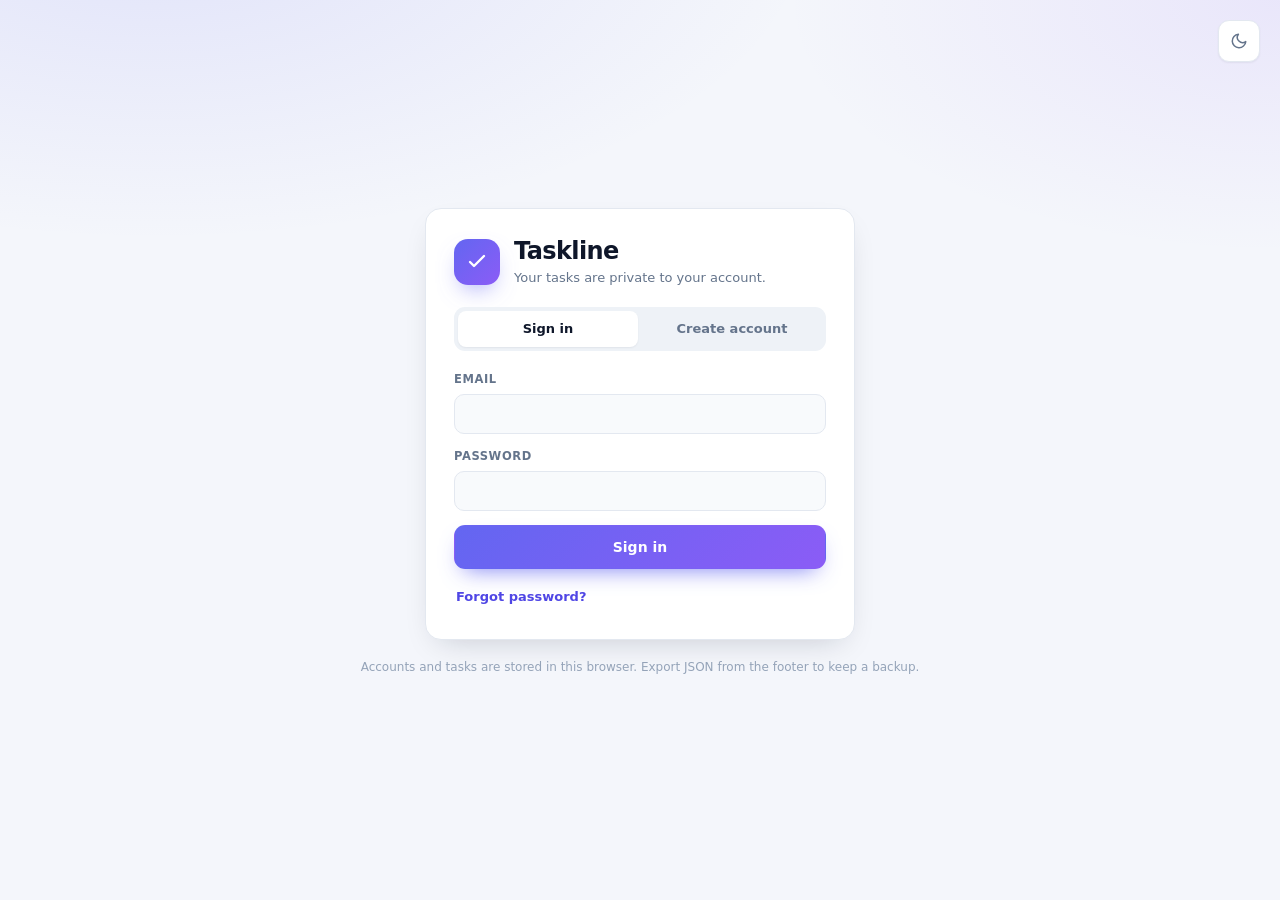
==== Taskline.html @ d7313b1a "Build Taskline as a standalone browser app with local storage" ====
<!DOCTYPE html>
<html lang="en" data-theme="light">
<head>
  <meta charset="UTF-8">
  <meta name="viewport" content="width=device-width, initial-scale=1.0">
  <meta name="description" content="Taskline — a private daily task planner with accounts, statuses, and an archive.">
  <title>Taskline — Daily tasks</title>
  <link rel="icon" href="data:image/svg+xml,%3Csvg xmlns='http://www.w3.org/2000/svg' viewBox='0 0 100 100'%3E%3Crect width='100' height='100' rx='24' fill='%236366f1'/%3E%3Cpath d='M28 52l14 14 30-32' fill='none' stroke='white' stroke-width='10' stroke-linecap='round' stroke-linejoin='round'/%3E%3C/svg%3E">
  <script>
    (function () {
      try {
        var saved = localStorage.getItem('taskline.theme');
        var theme = saved || (window.matchMedia('(prefers-color-scheme: dark)').matches ? 'dark' : 'light');
        document.documentElement.dataset.theme = theme;
      } catch (error) {
        document.documentElement.dataset.theme = 'light';
      }
    })();
  </script>
  <style>
/* =========================================================
   Taskline — styles
   ========================================================= */

:root {
  color-scheme: light;

  --bg: #f4f6fb;
  --bg-image:
    radial-gradient(1100px 520px at 12% -8%, rgba(99, 102, 241, 0.13), transparent 60%),
    radial-gradient(900px 460px at 100% 0%, rgba(139, 92, 246, 0.10), transparent 55%);

  --surface: #ffffff;
  --surface-2: #f8fafc;
  --surface-3: #eef2f7;
  --text: #0f172a;
  --text-muted: #64748b;
  --text-soft: #94a3b8;
  --border: #e3e8f0;
  --border-strong: #cbd5e1;

  --primary: #4f46e5;
  --primary-strong: #4338ca;
  --primary-soft: #eef2ff;
  --primary-contrast: #ffffff;

  --danger: #dc2626;
  --danger-soft: #fef2f2;

  --todo: #475569;
  --todo-soft: #f1f5f9;
  --inprogress: #2563eb;
  --inprogress-soft: #eff6ff;
  --hold: #b45309;
  --hold-strong: #d97706;
  --hold-soft: #fffbeb;
  --hold-border: #fcd34d;
  --complete: #059669;
  --complete-soft: #ecfdf5;

  --high: #dc2626;
  --high-soft: #fef2f2;
  --medium: #c2740a;
  --medium-soft: #fffbeb;
  --low: #64748b;
  --low-soft: #f1f5f9;

  --shadow-sm: 0 1px 2px rgba(15, 23, 42, 0.06);
  --shadow-md: 0 12px 32px -14px rgba(15, 23, 42, 0.22);
  --shadow-lg: 0 30px 70px -24px rgba(15, 23, 42, 0.35);

  --radius: 16px;
  --radius-sm: 10px;
  --focus: 0 0 0 3px rgba(99, 102, 241, 0.28);
}

[data-theme="dark"] {
  color-scheme: dark;

  --bg: #080c18;
  --bg-image:
    radial-gradient(1100px 520px at 12% -8%, rgba(99, 102, 241, 0.20), transparent 60%),
    radial-gradient(900px 460px at 100% 0%, rgba(139, 92, 246, 0.15), transparent 55%);

  --surface: #101827;
  --surface-2: #0c1422;
  --surface-3: #1a2438;
  --text: #e7edf9;
  --text-muted: #94a3b8;
  --text-soft: #64748b;
  --border: #23304a;
  --border-strong: #33415c;

  --primary: #818cf8;
  --primary-strong: #a5b4fc;
  --primary-soft: rgba(129, 140, 248, 0.14);

  --danger: #f87171;
  --danger-soft: rgba(248, 113, 113, 0.12);

  --todo: #cbd5e1;
  --todo-soft: rgba(148, 163, 184, 0.13);
  --inprogress: #93c5fd;
  --inprogress-soft: rgba(96, 165, 250, 0.13);
  --hold: #fcd34d;
  --hold-strong: #fbbf24;
  --hold-soft: rgba(251, 191, 36, 0.10);
  --hold-border: rgba(251, 191, 36, 0.38);
  --complete: #6ee7b7;
  --complete-soft: rgba(52, 211, 153, 0.12);

  --high: #fca5a5;
  --high-soft: rgba(248, 113, 113, 0.12);
  --medium: #fcd34d;
  --medium-soft: rgba(251, 191, 36, 0.11);
  --low: #cbd5e1;
  --low-soft: rgba(148, 163, 184, 0.12);

  --shadow-sm: 0 1px 2px rgba(0, 0, 0, 0.35);
  --shadow-md: 0 14px 34px -16px rgba(0, 0, 0, 0.7);
  --shadow-lg: 0 30px 80px -24px rgba(0, 0, 0, 0.85);

  --focus: 0 0 0 3px rgba(129, 140, 248, 0.32);
}

* {
  box-sizing: border-box;
}

html {
  -webkit-text-size-adjust: 100%;
}

body {
  margin: 0;
  min-height: 100vh;
  background-color: var(--bg);
  background-image: var(--bg-image);
  background-attachment: fixed;
  color: var(--text);
  font-family: "Segoe UI", system-ui, -apple-system, "Helvetica Neue", Arial, sans-serif;
  font-size: 15px;
  line-height: 1.5;
  -webkit-font-smoothing: antialiased;
}

h1, h2, h3, p {
  margin: 0;
}

button, input, select, textarea {
  font: inherit;
  color: inherit;
}

button {
  cursor: pointer;
}

svg {
  flex: none;
}

[hidden] {
  display: none !important;
}

.sr-only {
  position: absolute;
  width: 1px;
  height: 1px;
  padding: 0;
  margin: -1px;
  overflow: hidden;
  clip: rect(0, 0, 0, 0);
  white-space: nowrap;
  border: 0;
}

:focus-visible {
  outline: 2px solid transparent;
  box-shadow: var(--focus);
}

.app {
  width: 100%;
  max-width: 1040px;
  margin: 0 auto;
  padding: 28px 20px 72px;
}

/* ---------- Top bar ---------- */

.topbar {
  display: flex;
  align-items: center;
  justify-content: space-between;
  gap: 16px;
  margin-bottom: 24px;
}

.brand {
  display: flex;
  align-items: center;
  gap: 14px;
  min-width: 0;
}

.logo {
  display: grid;
  place-items: center;
  width: 46px;
  height: 46px;
  border-radius: 14px;
  color: #fff;
  background: linear-gradient(135deg, #6366f1, #8b5cf6);
  box-shadow: 0 10px 24px -10px rgba(99, 102, 241, 0.75);
}

.brand-text h1 {
  font-size: 23px;
  font-weight: 700;
  letter-spacing: -0.025em;
  line-height: 1.2;
}

.brand-text p {
  font-size: 13px;
  color: var(--text-muted);
  margin-top: 1px;
}

/* ---------- Icon buttons ---------- */

.icon-btn {
  display: grid;
  place-items: center;
  width: 38px;
  height: 38px;
  padding: 0;
  border: 1px solid var(--border);
  border-radius: 11px;
  background: var(--surface);
  color: var(--text-muted);
  box-shadow: var(--shadow-sm);
  transition: background-color 0.15s ease, color 0.15s ease, border-color 0.15s ease, transform 0.15s ease;
}

.icon-btn:hover {
  background: var(--surface-3);
  color: var(--text);
}

.icon-btn:active {
  transform: translateY(1px);
}

.icon-btn-danger:hover {
  background: var(--danger-soft);
  border-color: color-mix(in srgb, var(--danger) 35%, transparent);
  color: var(--danger);
}

.theme-toggle {
  width: 42px;
  height: 42px;
}

[data-theme="light"] .icon-sun,
[data-theme="dark"] .icon-moon {
  display: none;
}

/* ---------- Composer ---------- */

.card {
  background: var(--surface);
  border: 1px solid var(--border);
  border-radius: var(--radius);
  box-shadow: var(--shadow-md);
}

.composer {
  padding: 18px;
  transition: border-color 0.2s ease, box-shadow 0.2s ease;
}

.composer:focus-within {
  border-color: color-mix(in srgb, var(--primary) 45%, var(--border));
  box-shadow: var(--shadow-md), 0 0 0 4px color-mix(in srgb, var(--primary) 10%, transparent);
}

.composer-main {
  display: flex;
  gap: 10px;
}

.composer-main input[type="text"] {
  flex: 1;
  min-width: 0;
  height: 48px;
  padding: 0 16px;
  border: 1px solid var(--border);
  border-radius: 12px;
  background: var(--surface-2);
  font-size: 15px;
  transition: border-color 0.15s ease, background-color 0.15s ease;
}

.composer-main input[type="text"]::placeholder {
  color: var(--text-soft);
}

.composer-main input[type="text"]:hover {
  border-color: var(--border-strong);
}

.composer-main input[type="text"]:focus {
  outline: none;
  border-color: var(--primary);
  background: var(--surface);
  box-shadow: var(--focus);
}

.btn {
  display: inline-flex;
  align-items: center;
  justify-content: center;
  gap: 8px;
  height: 44px;
  padding: 0 18px;
  border: 1px solid transparent;
  border-radius: 11px;
  font-size: 14px;
  font-weight: 600;
  white-space: nowrap;
  transition: transform 0.15s ease, filter 0.15s ease, background-color 0.15s ease, border-color 0.15s ease;
}

.btn:active {
  transform: translateY(1px);
}

.btn-primary {
  background: linear-gradient(135deg, #6366f1, #8b5cf6);
  color: #fff;
  box-shadow: 0 10px 22px -10px rgba(99, 102, 241, 0.85);
}

.btn-primary:hover {
  filter: brightness(1.07);
}

.btn-ghost {
  background: var(--surface-2);
  border-color: var(--border);
  color: var(--text);
}

.btn-ghost:hover {
  background: var(--surface-3);
}

.btn-danger {
  background: var(--danger);
  color: #fff;
  box-shadow: 0 10px 22px -12px color-mix(in srgb, var(--danger) 80%, transparent);
}

.btn-danger:hover {
  filter: brightness(1.06);
}

.composer-main .btn {
  height: 48px;
  padding: 0 22px;
}

.composer-meta {
  display: flex;
  align-items: center;
  flex-wrap: wrap;
  gap: 10px 16px;
  margin-top: 14px;
}

.composer-sharing {
  display: flex;
  align-items: center;
  flex-wrap: wrap;
  gap: 10px 16px;
  margin-top: 10px;
  padding-top: 10px;
  border-top: 1px dashed var(--border);
}

.scope-toggle {
  display: inline-flex;
  padding: 3px;
  border: 1px solid var(--border);
  border-radius: 999px;
  background: var(--surface-2);
}

.scope-btn {
  height: 28px;
  padding: 0 12px;
  border: none;
  border-radius: 999px;
  background: transparent;
  color: var(--text-muted);
  font-size: 12px;
  font-weight: 700;
  transition: background-color 0.15s ease, color 0.15s ease;
}

.scope-btn:hover {
  color: var(--text);
}

.scope-btn.is-active {
  background: var(--primary);
  color: var(--primary-contrast);
  box-shadow: var(--shadow-sm);
}

.scope-btn:focus-visible {
  outline: none;
  box-shadow: var(--focus);
}

.composer-team-link {
  margin-left: auto;
}

.field-inline {
  display: flex;
  align-items: center;
  gap: 8px;
  font-size: 11px;
  font-weight: 700;
  letter-spacing: 0.06em;
  text-transform: uppercase;
  color: var(--text-muted);
  cursor: pointer;
}

.field-inline input,
.field-inline select {
  height: 34px;
  padding: 0 9px;
  border: 1px solid var(--border);
  border-radius: 9px;
  background: var(--surface-2);
  font-size: 13px;
  font-weight: 500;
  letter-spacing: normal;
  text-transform: none;
  color: var(--text);
  transition: border-color 0.15s ease, background-color 0.15s ease;
}

.field-inline input:hover,
.field-inline select:hover {
  border-color: var(--border-strong);
}

.field-inline input:focus,
.field-inline select:focus {
  outline: none;
  border-color: var(--primary);
  background: var(--surface);
  box-shadow: var(--focus);
}

.date-presets {
  display: flex;
  gap: 6px;
}

.chip-btn {
  height: 28px;
  padding: 0 10px;
  border: 1px solid var(--border);
  border-radius: 999px;
  background: var(--surface-2);
  color: var(--text-muted);
  font-size: 12px;
  font-weight: 600;
  transition: background-color 0.15s ease, color 0.15s ease, border-color 0.15s ease;
}

.chip-btn:hover {
  background: var(--primary-soft);
  border-color: color-mix(in srgb, var(--primary) 35%, var(--border));
  color: var(--primary);
}

.text-btn {
  margin-left: auto;
  padding: 4px 2px;
  border: none;
  background: transparent;
  color: var(--primary);
  font-size: 13px;
  font-weight: 600;
}

.text-btn:hover {
  text-decoration: underline;
}

.details-row {
  margin-top: 12px;
}

.details-row textarea {
  width: 100%;
  padding: 10px 12px;
  border: 1px solid var(--border);
  border-radius: 10px;
  background: var(--surface-2);
  font-size: 14px;
  resize: vertical;
  min-height: 60px;
}

.details-row textarea:focus {
  outline: none;
  border-color: var(--primary);
  background: var(--surface);
  box-shadow: var(--focus);
}

/* ---------- Stats ---------- */

.stats {
  display: grid;
  grid-template-columns: repeat(4, minmax(0, 1fr));
  gap: 12px;
  margin: 18px 0;
}

.stat {
  display: flex;
  flex-direction: column;
  gap: 1px;
  padding: 13px 16px 14px;
  background: var(--surface);
  border: 1px solid var(--border);
  border-radius: 14px;
  box-shadow: var(--shadow-sm);
}

.stat-label {
  font-size: 11px;
  font-weight: 700;
  letter-spacing: 0.07em;
  text-transform: uppercase;
  color: var(--text-muted);
}

.stat-value {
  font-size: 24px;
  font-weight: 700;
  letter-spacing: -0.03em;
  line-height: 1.25;
}

.stat-hint {
  font-size: 12px;
  color: var(--text-soft);
}

.stat-hold {
  background: linear-gradient(180deg, var(--hold-soft), var(--surface) 85%);
  border-color: var(--hold-border);
}

.stat-hold .stat-value,
.stat-hold .stat-label {
  color: var(--hold);
}

/* ---------- Toolbar ---------- */

.toolbar {
  display: flex;
  align-items: center;
  justify-content: space-between;
  flex-wrap: wrap;
  gap: 12px;
  margin: 22px 0 16px;
}

.tabs {
  display: inline-flex;
  gap: 2px;
  padding: 4px;
  background: var(--surface-3);
  border-radius: 999px;
}

.tab {
  display: inline-flex;
  align-items: center;
  gap: 8px;
  padding: 8px 16px;
  border: none;
  border-radius: 999px;
  background: transparent;
  color: var(--text-muted);
  font-size: 13px;
  font-weight: 600;
  transition: background-color 0.15s ease, color 0.15s ease, box-shadow 0.15s ease;
}

.tab:hover {
  color: var(--text);
}

.tab.is-active {
  background: var(--surface);
  color: var(--text);
  box-shadow: var(--shadow-sm);
}

.tab-count {
  display: inline-grid;
  place-items: center;
  min-width: 20px;
  height: 19px;
  padding: 0 6px;
  border-radius: 999px;
  background: var(--surface-3);
  color: var(--text-muted);
  font-size: 11px;
  font-weight: 700;
}

.tab.is-active .tab-count {
  background: var(--primary-soft);
  color: var(--primary);
}

.filters {
  display: flex;
  align-items: center;
  flex-wrap: wrap;
  gap: 8px;
}

.search-field {
  position: relative;
  display: flex;
  align-items: center;
}

.search-field svg {
  position: absolute;
  left: 12px;
  color: var(--text-soft);
  pointer-events: none;
}

.search-field input {
  width: 216px;
  height: 38px;
  padding: 0 12px 0 36px;
  border: 1px solid var(--border);
  border-radius: 999px;
  background: var(--surface);
  font-size: 13px;
  transition: border-color 0.15s ease, box-shadow 0.15s ease;
}

.search-field input::placeholder {
  color: var(--text-soft);
}

.search-field input:focus {
  outline: none;
  border-color: var(--primary);
  box-shadow: var(--focus);
}

.filter-select {
  height: 38px;
  padding: 0 12px;
  border: 1px solid var(--border);
  border-radius: 999px;
  background: var(--surface);
  font-size: 13px;
  font-weight: 500;
  color: var(--text-muted);
  cursor: pointer;
}

.filter-select:hover {
  border-color: var(--border-strong);
  color: var(--text);
}

.filter-select:focus {
  outline: none;
  border-color: var(--primary);
  box-shadow: var(--focus);
}

/* ---------- Task groups ---------- */

.task-list-root {
  display: flex;
  flex-direction: column;
  gap: 26px;
}

.date-group {
  display: flex;
  flex-direction: column;
  gap: 10px;
}

.group-header {
  display: flex;
  align-items: baseline;
  flex-wrap: wrap;
  gap: 4px 10px;
  padding: 0 2px;
}

.group-title {
  display: inline-flex;
  align-items: center;
  gap: 8px;
  font-size: 15px;
  font-weight: 700;
  letter-spacing: -0.01em;
}

.group-date {
  font-size: 12px;
  color: var(--text-muted);
}

.group-count {
  margin-left: auto;
  font-size: 12px;
  font-weight: 600;
  color: var(--text-soft);
}

.task-list {
  display: flex;
  flex-direction: column;
  gap: 10px;
}

/* ---------- Task card ---------- */

.task {
  display: grid;
  grid-template-columns: auto minmax(0, 1fr) auto;
  gap: 14px;
  padding: 14px 16px;
  background: var(--surface);
  border: 1px solid var(--border);
  border-radius: 14px;
  box-shadow: var(--shadow-sm);
  transition: box-shadow 0.18s ease, transform 0.18s ease, border-color 0.18s ease;
}

.task:hover {
  border-color: var(--border-strong);
  box-shadow: var(--shadow-md);
  transform: translateY(-1px);
}

.task.is-hold {
  background:
    linear-gradient(90deg, var(--hold-soft), transparent 55%),
    var(--surface);
  border-color: var(--hold-border);
  border-left-width: 4px;
  border-left-color: var(--hold-strong);
}

.task.is-archived {
  background: var(--surface-2);
  box-shadow: none;
}

.task.is-archived .task-title {
  text-decoration: line-through;
  text-decoration-thickness: 1.5px;
  color: var(--text-muted);
}

.task.is-archived:hover {
  transform: none;
  box-shadow: var(--shadow-sm);
}

.check {
  display: grid;
  place-items: center;
  width: 26px;
  height: 26px;
  margin-top: 1px;
  padding: 0;
  border: 2px solid var(--border-strong);
  border-radius: 50%;
  background: transparent;
  color: #fff;
  transition: background-color 0.15s ease, border-color 0.15s ease, box-shadow 0.15s ease;
}

.check svg {
  opacity: 0;
  transform: scale(0.6);
  transition: opacity 0.15s ease, transform 0.15s ease;
}

.check:hover {
  border-color: var(--complete);
  background: var(--complete-soft);
}

.check:hover svg {
  opacity: 0.55;
  color: var(--complete);
}

.check.is-checked {
  border-color: var(--complete);
  background: var(--complete);
  color: #fff;
}

.check.is-checked svg {
  opacity: 1;
  transform: scale(1);
}

.check.is-checked:hover {
  filter: brightness(1.05);
  background: var(--complete);
}

.check.is-checked:hover svg {
  color: #fff;
}

.task-main {
  min-width: 0;
}

.task-head {
  display: flex;
  align-items: center;
  flex-wrap: wrap;
  gap: 6px 8px;
}

.task-title {
  min-width: 0;
  font-size: 15px;
  font-weight: 600;
  line-height: 1.4;
  overflow-wrap: anywhere;
}

.chip {
  display: inline-flex;
  align-items: center;
  gap: 5px;
  padding: 3px 8px;
  border-radius: 999px;
  font-size: 11px;
  font-weight: 600;
  line-height: 1.3;
  white-space: nowrap;
}

.status-todo {
  background: var(--todo-soft);
  color: var(--todo);
}

.status-inprogress {
  background: var(--inprogress-soft);
  color: var(--inprogress);
}

.status-hold {
  background: var(--hold-soft);
  color: var(--hold);
}

.status-complete {
  background: var(--complete-soft);
  color: var(--complete);
}

.priority-high {
  background: var(--high-soft);
  color: var(--high);
}

.priority-medium {
  background: var(--medium-soft);
  color: var(--medium);
}

.priority-low {
  background: var(--low-soft);
  color: var(--low);
}

.chip-overdue {
  background: var(--danger-soft);
  color: var(--danger);
  border: 1px solid color-mix(in srgb, var(--danger) 22%, transparent);
}

.chip-team {
  background: var(--primary-soft);
  color: var(--primary);
}

.chip-personal {
  background: var(--surface-3);
  color: var(--text-muted);
}

.chip-assignee {
  background: var(--complete-soft);
  color: var(--complete);
}

.chip-unassigned {
  background: var(--surface-3);
  color: var(--text-soft);
}

.task-notes {
  margin-top: 5px;
  font-size: 13px;
  color: var(--text-muted);
  overflow-wrap: anywhere;
  white-space: pre-wrap;
}

.task-meta {
  display: flex;
  align-items: center;
  flex-wrap: wrap;
  gap: 4px 14px;
  margin-top: 8px;
  font-size: 12px;
  color: var(--text-soft);
}

.meta-item {
  display: inline-flex;
  align-items: center;
  gap: 5px;
}

.hold-note {
  display: flex;
  align-items: flex-start;
  gap: 7px;
  margin-top: 9px;
  padding: 7px 10px;
  border: 1px dashed var(--hold-border);
  border-radius: 9px;
  background: var(--hold-soft);
  color: var(--hold);
  font-size: 12px;
  line-height: 1.45;
}

.hold-note svg {
  margin-top: 2px;
}

.task-side {
  display: flex;
  flex-direction: column;
  align-items: flex-end;
  gap: 8px;
}

.status-select {
  height: 32px;
  max-width: 160px;
  padding: 0 26px 0 10px;
  border: 1px solid transparent;
  border-radius: 999px;
  font-size: 12px;
  font-weight: 600;
  cursor: pointer;
  appearance: none;
  background-image: url("data:image/svg+xml,%3Csvg xmlns='http://www.w3.org/2000/svg' width='12' height='12' viewBox='0 0 24 24' fill='none' stroke='%2364748b' stroke-width='2.5' stroke-linecap='round' stroke-linejoin='round'%3E%3Cpath d='m6 9 6 6 6-6'/%3E%3C/svg%3E");
  background-repeat: no-repeat;
  background-position: right 8px center;
  background-size: 12px;
  transition: filter 0.15s ease, box-shadow 0.15s ease;
}

.status-select:hover {
  filter: brightness(0.97);
}

[data-theme="dark"] .status-select:hover {
  filter: brightness(1.12);
}

.status-select:focus {
  outline: none;
  box-shadow: var(--focus);
}

.status-select.status-todo,
.status-select.status-inprogress,
.status-select.status-hold,
.status-select.status-complete {
  border-color: color-mix(in srgb, currentColor 18%, transparent);
}

.row-actions {
  display: flex;
  align-items: center;
  gap: 5px;
}

.row-actions .icon-btn {
  width: 32px;
  height: 32px;
  border-color: transparent;
  background: transparent;
  box-shadow: none;
}

.row-actions .icon-btn:hover {
  background: var(--surface-3);
  border-color: var(--border);
}

.row-actions .icon-btn-danger:hover {
  background: var(--danger-soft);
  border-color: color-mix(in srgb, var(--danger) 30%, transparent);
  color: var(--danger);
}

/* ---------- Empty state ---------- */

.empty {
  display: flex;
  flex-direction: column;
  align-items: center;
  text-align: center;
  gap: 6px;
  padding: 52px 24px;
  border: 1px dashed var(--border-strong);
  border-radius: var(--radius);
  background: color-mix(in srgb, var(--surface) 65%, transparent);
}

.empty-icon {
  font-size: 34px;
  line-height: 1;
  margin-bottom: 4px;
}

.empty h3 {
  font-size: 17px;
  font-weight: 700;
  letter-spacing: -0.01em;
}

.empty p {
  max-width: 400px;
  font-size: 13.5px;
  color: var(--text-muted);
}

.empty .btn {
  margin-top: 12px;
}

/* ---------- Footer ---------- */

.footer {
  display: flex;
  flex-direction: column;
  align-items: center;
  gap: 7px;
  margin-top: 42px;
  text-align: center;
  font-size: 12px;
  color: var(--text-soft);
}

.storage-line {
  display: inline-flex;
  align-items: center;
  gap: 7px;
  color: var(--text-muted);
}

.storage-dot {
  width: 7px;
  height: 7px;
  border-radius: 50%;
  background: var(--text-soft);
  box-shadow: 0 0 0 3px color-mix(in srgb, var(--text-soft) 18%, transparent);
}

.storage-line[data-state="server"] .storage-dot {
  background: var(--complete);
  box-shadow: 0 0 0 3px color-mix(in srgb, var(--complete) 18%, transparent);
}

.storage-line[data-state="saving"] .storage-dot {
  background: var(--medium);
  box-shadow: 0 0 0 3px color-mix(in srgb, var(--medium) 18%, transparent);
  animation: storage-pulse 0.9s ease-in-out infinite;
}

.storage-line[data-state="error"] .storage-dot {
  background: var(--danger);
  box-shadow: 0 0 0 3px color-mix(in srgb, var(--danger) 18%, transparent);
}

@keyframes storage-pulse {
  50% {
    opacity: 0.3;
  }
}

.footer-actions {
  display: flex;
  align-items: center;
  gap: 4px;
}

.link-btn {
  padding: 2px 4px;
  border: none;
  background: transparent;
  color: var(--text-muted);
  font-size: 12px;
  font-weight: 600;
  text-decoration: underline;
  text-decoration-color: color-mix(in srgb, currentColor 35%, transparent);
  text-underline-offset: 2px;
}

.link-btn:hover {
  color: var(--primary);
}

.footer-shortcuts {
  color: var(--text-soft);
}

.footer-sep {
  margin: 0 4px;
  opacity: 0.6;
}

kbd {
  display: inline-block;
  min-width: 18px;
  padding: 1px 5px;
  border: 1px solid var(--border-strong);
  border-bottom-width: 2px;
  border-radius: 5px;
  background: var(--surface);
  color: var(--text-muted);
  font-family: inherit;
  font-size: 10.5px;
  font-weight: 700;
  text-align: center;
  line-height: 1.4;
}

/* ---------- Dialogs ---------- */

.modal {
  width: min(580px, calc(100vw - 32px));
  max-height: calc(100vh - 48px);
  padding: 0;
  border: 1px solid var(--border);
  border-radius: 18px;
  background: var(--surface);
  color: var(--text);
  box-shadow: var(--shadow-lg);
  overflow: auto;
}

.modal-sm {
  width: min(440px, calc(100vw - 32px));
}

.modal::backdrop {
  background: rgba(3, 7, 18, 0.55);
  backdrop-filter: blur(4px);
}

.modal-head {
  display: flex;
  align-items: center;
  justify-content: space-between;
  gap: 16px;
  padding: 18px 20px;
  border-bottom: 1px solid var(--border);
}

.modal-head h2 {
  font-size: 17px;
  font-weight: 700;
  letter-spacing: -0.01em;
}

.modal-head .icon-btn {
  width: 32px;
  height: 32px;
  border-color: transparent;
  background: transparent;
  box-shadow: none;
}

.modal-head .icon-btn:hover {
  background: var(--surface-3);
}

.modal-body {
  display: flex;
  flex-direction: column;
  gap: 14px;
  padding: 20px;
}

.modal-body > p {
  font-size: 14px;
  color: var(--text-muted);
  overflow-wrap: anywhere;
}

.modal-foot {
  display: flex;
  align-items: center;
  justify-content: flex-end;
  gap: 8px;
  padding: 16px 20px;
  border-top: 1px solid var(--border);
  background: var(--surface-2);
  border-radius: 0 0 18px 18px;
}

.field {
  display: flex;
  flex-direction: column;
  gap: 6px;
}

.field > span {
  font-size: 11.5px;
  font-weight: 700;
  letter-spacing: 0.05em;
  text-transform: uppercase;
  color: var(--text-muted);
}

.field input,
.field select,
.field textarea {
  width: 100%;
  padding: 9px 11px;
  border: 1px solid var(--border);
  border-radius: 10px;
  background: var(--surface-2);
  font-size: 14px;
  transition: border-color 0.15s ease, box-shadow 0.15s ease, background-color 0.15s ease;
}

.field input,
.field select {
  height: 40px;
}

.field textarea {
  resize: vertical;
  min-height: 76px;
}

.field input:hover,
.field select:hover,
.field textarea:hover {
  border-color: var(--border-strong);
}

.field input:focus,
.field select:focus,
.field textarea:focus {
  outline: none;
  border-color: var(--primary);
  background: var(--surface);
  box-shadow: var(--focus);
}

.field-grid {
  display: grid;
  grid-template-columns: repeat(3, minmax(0, 1fr));
  gap: 12px;
}

.field-error {
  margin-top: -6px;
  font-size: 12.5px;
  font-weight: 600;
  color: var(--danger);
}

.hint {
  padding: 10px 12px;
  border-radius: 9px;
  background: var(--surface-2);
  border: 1px solid var(--border);
  font-size: 12.5px;
  line-height: 1.5;
  color: var(--text-muted);
}

.hint strong {
  color: var(--text);
}

/* ---------- Teams ---------- */

.teams-modal {
  width: min(680px, calc(100vw - 32px));
}

.team-create {
  display: flex;
  flex-direction: column;
  gap: 10px;
  padding: 14px;
  border: 1px solid var(--border);
  border-radius: 12px;
  background: var(--surface-2);
}

.team-create .btn {
  align-self: flex-start;
}

.team-list {
  display: flex;
  flex-direction: column;
  gap: 12px;
}

.team-card {
  padding: 14px;
  border: 1px solid var(--border);
  border-radius: 12px;
  background: var(--surface);
}

.team-card-head {
  display: flex;
  align-items: flex-start;
  justify-content: space-between;
  gap: 12px;
}

.team-title-wrap {
  min-width: 0;
}

.team-name,
.team-name-input {
  margin: 0;
  font-size: 15px;
  font-weight: 700;
  letter-spacing: -0.01em;
}

.team-name-input {
  width: 100%;
  height: 34px;
  padding: 0 9px;
  border: 1px solid var(--border);
  border-radius: 8px;
  background: var(--surface-2);
  color: var(--text);
  font-family: inherit;
  font-size: 14px;
}

.team-name-input:focus {
  outline: none;
  border-color: var(--primary);
  background: var(--surface);
  box-shadow: var(--focus);
}

.team-sub {
  margin-top: 4px;
  font-size: 12px;
  color: var(--text-muted);
}

.team-members {
  display: flex;
  flex-wrap: wrap;
  gap: 6px;
  margin-top: 10px;
}

.member-chip {
  display: inline-flex;
  align-items: center;
  gap: 6px;
  padding: 4px 6px 4px 10px;
  border: 1px solid var(--border);
  border-radius: 999px;
  background: var(--surface-2);
  font-size: 12px;
}

.member-chip small {
  color: var(--text-soft);
  font-size: 11px;
}

.member-remove {
  display: grid;
  place-items: center;
  width: 20px;
  height: 20px;
  border: none;
  border-radius: 50%;
  background: transparent;
  color: var(--text-soft);
  font-size: 15px;
  line-height: 1;
}

.member-remove:hover {
  background: var(--danger-soft);
  color: var(--danger);
}

.team-add-member {
  display: flex;
  gap: 8px;
  margin-top: 10px;
}

.team-member-input {
  flex: 1;
  min-width: 0;
  height: 36px;
  padding: 0 10px;
  border: 1px solid var(--border);
  border-radius: 8px;
  background: var(--surface-2);
  color: var(--text);
  font-family: inherit;
  font-size: 13px;
}

.team-member-input:focus {
  outline: none;
  border-color: var(--primary);
  background: var(--surface);
  box-shadow: var(--focus);
}

.btn-sm {
  height: 36px;
  padding: 0 12px;
  font-size: 13px;
}

.empty-inline {
  padding: 14px;
  border: 1px dashed var(--border-strong);
  border-radius: 10px;
  color: var(--text-muted);
  font-size: 13px;
  text-align: center;
}

/* ---------- Toast ---------- */

.toast {
  position: fixed;
  left: 50%;
  bottom: 24px;
  z-index: 100;
  display: flex;
  align-items: center;
  gap: 14px;
  max-width: min(480px, calc(100vw - 32px));
  padding: 11px 12px 11px 16px;
  border: 1px solid rgba(255, 255, 255, 0.12);
  border-radius: 12px;
  background: #111827;
  color: #f1f5f9;
  font-size: 13.5px;
  box-shadow: var(--shadow-lg);
  transform: translateX(-50%);
  animation: toast-in 0.22s ease-out;
}

.toast > span {
  min-width: 0;
  overflow-wrap: anywhere;
}

.toast-action {
  flex: none;
  padding: 4px 6px;
  border: none;
  background: transparent;
  color: #a5b4fc;
  font-size: 13px;
  font-weight: 700;
}

.toast-action:hover {
  text-decoration: underline;
}

.toast-close {
  display: grid;
  place-items: center;
  flex: none;
  width: 26px;
  height: 26px;
  padding: 0;
  border: none;
  border-radius: 7px;
  background: transparent;
  color: #94a3b8;
}

.toast-close:hover {
  background: rgba(255, 255, 255, 0.08);
  color: #f1f5f9;
}

@keyframes toast-in {
  from {
    opacity: 0;
    transform: translate(-50%, 12px);
  }
  to {
    opacity: 1;
    transform: translate(-50%, 0);
  }
}

/* ---------- Authentication ---------- */

.auth-view {
  display: flex;
  flex-direction: column;
  align-items: center;
  justify-content: center;
  min-height: 100vh;
  padding: 32px 20px 48px;
}

.auth-theme {
  position: fixed;
  top: 20px;
  right: 20px;
}

.auth-card {
  display: flex;
  flex-direction: column;
  gap: 20px;
  width: min(430px, 100%);
  padding: 28px;
  box-shadow: var(--shadow-md);
}

.auth-brand {
  display: flex;
  align-items: center;
  gap: 14px;
}

.auth-brand h1 {
  font-size: 24px;
  font-weight: 700;
  letter-spacing: -0.025em;
  line-height: 1.2;
}

.auth-brand p {
  margin-top: 2px;
  font-size: 13px;
  color: var(--text-muted);
}

.auth-tabs {
  display: flex;
  gap: 4px;
  padding: 4px;
  border-radius: 11px;
  background: var(--surface-3);
}

.auth-tab {
  flex: 1;
  padding: 8px 10px;
  border: none;
  border-radius: 8px;
  background: transparent;
  color: var(--text-muted);
  font-size: 13px;
  font-weight: 600;
  transition: background-color 0.15s ease, color 0.15s ease, box-shadow 0.15s ease;
}

.auth-tab:hover {
  color: var(--text);
}

.auth-tab.is-active {
  background: var(--surface);
  color: var(--text);
  box-shadow: var(--shadow-sm);
}

.auth-form {
  display: flex;
  flex-direction: column;
  gap: 14px;
}

.btn-block {
  width: 100%;
}

.auth-link {
  align-self: flex-start;
  margin-left: 0;
}

.auth-notice {
  padding: 10px 12px;
  border: 1px solid color-mix(in srgb, var(--primary) 28%, transparent);
  border-radius: 9px;
  background: var(--primary-soft);
  color: var(--text);
  font-size: 13px;
  line-height: 1.5;
}

.auth-foot {
  margin-top: 18px;
  font-size: 12px;
  color: var(--text-soft);
  text-align: center;
}

.auth-foot code {
  padding: 1px 5px;
  border-radius: 5px;
  background: var(--surface-3);
  color: var(--text-muted);
  font-size: 11.5px;
}

/* ---------- Account menu ---------- */

.topbar-actions {
  display: flex;
  align-items: center;
  gap: 10px;
}

.account {
  position: relative;
}

.account-btn {
  display: flex;
  align-items: center;
  gap: 8px;
  height: 42px;
  padding: 0 10px 0 6px;
  border: 1px solid var(--border);
  border-radius: 12px;
  background: var(--surface);
  color: var(--text-muted);
  box-shadow: var(--shadow-sm);
  font-size: 13px;
  font-weight: 600;
  transition: background-color 0.15s ease, color 0.15s ease;
}

.account-btn:hover {
  background: var(--surface-3);
  color: var(--text);
}

.avatar {
  display: grid;
  place-items: center;
  width: 28px;
  height: 28px;
  border-radius: 50%;
  background: linear-gradient(135deg, #6366f1, #8b5cf6);
  color: #fff;
  font-size: 12px;
  font-weight: 700;
  text-transform: uppercase;
}

.account-email {
  max-width: 180px;
  overflow: hidden;
  text-overflow: ellipsis;
  white-space: nowrap;
}

.account-chevron {
  color: var(--text-soft);
}

.account-menu {
  position: absolute;
  top: calc(100% + 8px);
  right: 0;
  z-index: 50;
  display: flex;
  flex-direction: column;
  gap: 2px;
  width: 240px;
  padding: 8px;
  border: 1px solid var(--border);
  border-radius: 12px;
  background: var(--surface);
  box-shadow: var(--shadow-md);
}

.account-menu-label {
  padding: 8px 10px 10px;
  margin-bottom: 4px;
  border-bottom: 1px solid var(--border);
  font-size: 11.5px;
  line-height: 1.5;
  color: var(--text-muted);
  overflow-wrap: anywhere;
}

.account-menu-label strong {
  color: var(--text);
}

.account-menu-item {
  padding: 9px 10px;
  border: none;
  border-radius: 8px;
  background: transparent;
  color: var(--text);
  font-size: 13px;
  font-weight: 600;
  text-align: left;
}

.account-menu-item:hover {
  background: var(--surface-3);
}

.account-menu-item.is-danger {
  color: var(--danger);
}

.account-menu-item.is-danger:hover {
  background: var(--danger-soft);
}

/* ---------- Password reset ---------- */

.reset-note {
  padding: 10px 12px;
  border: 1px solid var(--border);
  border-radius: 9px;
  background: var(--surface-2);
  font-size: 13px;
  line-height: 1.5;
  color: var(--text-muted);
}

.reset-note.is-success {
  border-color: color-mix(in srgb, var(--complete) 35%, transparent);
  background: var(--complete-soft);
  color: var(--text);
}

.mail-preview {
  max-height: 170px;
  margin: 0;
  padding: 10px 12px;
  border: 1px dashed var(--border-strong);
  border-radius: 9px;
  background: var(--surface-2);
  color: var(--text);
  font-family: ui-monospace, SFMono-Regular, Consolas, monospace;
  font-size: 12px;
  line-height: 1.5;
  white-space: pre-wrap;
  overflow: auto;
  overflow-wrap: anywhere;
}

/* ---------- Responsive ---------- */

@media (max-width: 880px) {
  .stats {
    grid-template-columns: repeat(2, minmax(0, 1fr));
  }
}

@media (max-width: 720px) {
  .app {
    padding: 20px 16px 60px;
  }

  .auth-view {
    padding: 24px 16px 40px;
  }

  .auth-card {
    padding: 22px;
  }

  .account-email {
    display: none;
  }

  .account-btn {
    padding-right: 6px;
  }

  .composer-main {
    flex-direction: column;
  }

  .composer-main .btn {
    width: 100%;
  }

  .text-btn {
    margin-left: 0;
  }

  .toolbar {
    align-items: stretch;
  }

  .tabs {
    align-self: flex-start;
  }

  .filters {
    width: 100%;
  }

  .search-field {
    flex: 1;
  }

  .search-field input {
    width: 100%;
  }

  .task {
    grid-template-columns: auto minmax(0, 1fr);
    gap: 12px;
  }

  .task-side {
    grid-column: 1 / -1;
    flex-direction: row;
    align-items: center;
    justify-content: space-between;
    padding-top: 10px;
    border-top: 1px solid var(--border);
  }

  .row-actions {
    margin-left: auto;
  }
}

@media (max-width: 520px) {
  .brand-text h1 {
    font-size: 20px;
  }

  .brand-text p {
    font-size: 12px;
  }

  .stats {
    gap: 8px;
  }

  .stat {
    padding: 11px 13px 12px;
  }

  .stat-value {
    font-size: 21px;
  }

  .group-count {
    display: none;
  }

  .field-grid {
    grid-template-columns: 1fr;
  }

  .composer-sharing {
    align-items: stretch;
  }

  .composer-team-link {
    margin-left: 0;
  }

  .team-add-member {
    flex-direction: column;
  }

  .team-add-member .btn {
    width: 100%;
  }

  .team-card-head {
    flex-direction: column;
  }

  .modal-foot {
    flex-wrap: wrap;
  }

  .modal-foot .btn {
    flex: 1;
  }

  .toast {
    bottom: 16px;
  }
}

@media (prefers-reduced-motion: reduce) {
  *,
  *::before,
  *::after {
    animation-duration: 0.001ms !important;
    animation-iteration-count: 1 !important;
    transition-duration: 0.001ms !important;
    scroll-behavior: auto !important;
  }
}

</style>
</head>
<body>
  <main id="authView" class="auth-view" hidden>
    <button id="authThemeToggle" class="icon-btn theme-toggle auth-theme" type="button" aria-label="Switch theme" title="Switch theme">
      <svg class="icon-sun" viewBox="0 0 24 24" width="18" height="18" fill="none" stroke="currentColor" stroke-width="2" stroke-linecap="round" stroke-linejoin="round" aria-hidden="true">
        <circle cx="12" cy="12" r="4"/>
        <path d="M12 2v2M12 20v2M4.93 4.93l1.41 1.41M17.66 17.66l1.41 1.41M2 12h2M20 12h2M6.34 17.66l-1.41 1.41M19.07 4.93l-1.41 1.41"/>
      </svg>
      <svg class="icon-moon" viewBox="0 0 24 24" width="18" height="18" fill="none" stroke="currentColor" stroke-width="2" stroke-linecap="round" stroke-linejoin="round" aria-hidden="true">
        <path d="M21 12.79A9 9 0 1 1 11.21 3 7 7 0 0 0 21 12.79z"/>
      </svg>
    </button>

    <section class="auth-card card" aria-labelledby="authTitle">
      <div class="auth-brand">
        <div class="logo" aria-hidden="true">
          <svg viewBox="0 0 24 24" width="24" height="24" fill="none" stroke="currentColor" stroke-width="2.4" stroke-linecap="round" stroke-linejoin="round">
            <path d="m5 12 4 4L19 6"/>
          </svg>
        </div>
        <div>
          <h1 id="authTitle">Taskline</h1>
          <p>Your tasks are private to your account.</p>
        </div>
      </div>

      <div class="auth-tabs" role="tablist" aria-label="Account">
        <button type="button" class="auth-tab is-active" data-auth-tab="login" role="tab" aria-selected="true">Sign in</button>
        <button type="button" class="auth-tab" data-auth-tab="register" role="tab" aria-selected="false">Create account</button>
      </div>

      <p id="authNotice" class="auth-notice" role="status" hidden></p>

      <form id="loginForm" class="auth-form" novalidate>
        <label class="field">
          <span>Email</span>
          <input id="loginEmail" type="email" autocomplete="email" maxlength="254" required>
        </label>
        <label class="field">
          <span>Password</span>
          <input id="loginPassword" type="password" autocomplete="current-password" maxlength="200" required>
        </label>
        <p class="field-error" id="loginError" hidden></p>
        <button type="submit" class="btn btn-primary btn-block">Sign in</button>
        <button type="button" id="forgotBtn" class="text-btn auth-link">Forgot password?</button>
      </form>

      <form id="registerForm" class="auth-form" novalidate hidden>
        <label class="field">
          <span>Your name</span>
          <input id="registerName" type="text" autocomplete="name" maxlength="80" required>
        </label>
        <label class="field">
          <span>Email</span>
          <input id="registerEmail" type="email" autocomplete="email" maxlength="254" required>
        </label>
        <label class="field">
          <span>Password</span>
          <input id="registerPassword" type="password" autocomplete="new-password" minlength="8" maxlength="200" required>
        </label>
        <label class="field">
          <span>Confirm password</span>
          <input id="registerConfirm" type="password" autocomplete="new-password" minlength="8" maxlength="200" required>
        </label>
        <label class="field">
          <span>Mother's maiden name</span>
          <input id="registerMaiden" type="text" autocomplete="off" maxlength="80" required>
        </label>
        <p class="hint">Your mother's maiden name confirms password changes. If it does not match, we email a verification code instead.</p>
        <p class="field-error" id="registerError" hidden></p>
        <button type="submit" class="btn btn-primary btn-block">Create account</button>
      </form>
    </section>

    <p class="auth-foot">Accounts and tasks are stored in this browser. Export JSON from the footer to keep a backup.</p>
  </main>

  <div class="app" id="appShell" hidden>
    <header class="topbar">
      <div class="brand">
        <div class="logo" aria-hidden="true">
          <svg viewBox="0 0 24 24" width="24" height="24" fill="none" stroke="currentColor" stroke-width="2.4" stroke-linecap="round" stroke-linejoin="round">
            <path d="m5 12 4 4L19 6"/>
          </svg>
        </div>
        <div class="brand-text">
          <h1>Taskline</h1>
          <p>Plan your day. Keep moving.</p>
        </div>
      </div>

      <div class="topbar-actions">
        <div class="account" id="account">
          <button type="button" id="accountBtn" class="account-btn" aria-haspopup="true" aria-expanded="false" aria-controls="accountMenu">
            <span class="avatar" id="accountInitial" aria-hidden="true">?</span>
            <span class="account-email" id="accountEmail"></span>
            <svg class="account-chevron" viewBox="0 0 24 24" width="14" height="14" fill="none" stroke="currentColor" stroke-width="2.2" stroke-linecap="round" stroke-linejoin="round" aria-hidden="true">
              <path d="m6 9 6 6 6-6"/>
            </svg>
          </button>
          <div class="account-menu" id="accountMenu" hidden>
            <p class="account-menu-label"><strong id="accountMenuName"></strong><br><span id="accountMenuEmail"></span></p>
            <button type="button" id="manageTeamsBtn" class="account-menu-item">Manage teams</button>
            <button type="button" id="changePasswordBtn" class="account-menu-item">Change password</button>
            <button type="button" id="signOutBtn" class="account-menu-item is-danger">Sign out</button>
          </div>
        </div>

        <button id="themeToggle" class="icon-btn theme-toggle" type="button" aria-label="Switch theme" title="Switch theme">
          <svg class="icon-sun" viewBox="0 0 24 24" width="18" height="18" fill="none" stroke="currentColor" stroke-width="2" stroke-linecap="round" stroke-linejoin="round" aria-hidden="true">
            <circle cx="12" cy="12" r="4"/>
            <path d="M12 2v2M12 20v2M4.93 4.93l1.41 1.41M17.66 17.66l1.41 1.41M2 12h2M20 12h2M6.34 17.66l-1.41 1.41M19.07 4.93l-1.41 1.41"/>
          </svg>
          <svg class="icon-moon" viewBox="0 0 24 24" width="18" height="18" fill="none" stroke="currentColor" stroke-width="2" stroke-linecap="round" stroke-linejoin="round" aria-hidden="true">
            <path d="M21 12.79A9 9 0 1 1 11.21 3 7 7 0 0 0 21 12.79z"/>
          </svg>
        </button>
      </div>
    </header>

    <section class="composer card" aria-labelledby="composerTitle">
      <h2 id="composerTitle" class="sr-only">Add a task</h2>
      <form id="taskForm" autocomplete="off">
        <div class="composer-main">
          <input id="taskTitle" name="title" type="text" placeholder="What needs to be done?" maxlength="140" required aria-label="Task title">
          <button type="submit" class="btn btn-primary">
            <svg viewBox="0 0 24 24" width="17" height="17" fill="none" stroke="currentColor" stroke-width="2.4" stroke-linecap="round" aria-hidden="true">
              <path d="M12 5v14M5 12h14"/>
            </svg>
            Add task
          </button>
        </div>

        <div class="composer-meta">
          <label class="field-inline">
            <span>Date</span>
            <input id="taskDate" name="date" type="date" required>
          </label>

          <div class="date-presets" aria-label="Quick date">
            <button type="button" class="chip-btn" data-set-date="today">Today</button>
            <button type="button" class="chip-btn" data-set-date="tomorrow">Tomorrow</button>
          </div>

          <label class="field-inline">
            <span>Status</span>
            <select id="taskStatus" name="status"></select>
          </label>

          <label class="field-inline">
            <span>Priority</span>
            <select id="taskPriority" name="priority"></select>
          </label>

          <button type="button" id="detailsToggle" class="text-btn" aria-expanded="false" aria-controls="detailsRow">+ Notes</button>
        </div>

        <div class="composer-sharing">
          <div class="scope-toggle" role="group" aria-label="Task visibility">
            <button type="button" class="scope-btn is-active" data-scope="personal" aria-pressed="true">Personal</button>
            <button type="button" class="scope-btn" data-scope="team" aria-pressed="false">Team</button>
          </div>

          <label class="field-inline" id="teamPickerWrap" hidden>
            <span>Team</span>
            <select id="taskTeam"></select>
          </label>

          <label class="field-inline" id="assigneePickerWrap" hidden>
            <span>Assign to</span>
            <select id="taskAssignee"></select>
          </label>

          <button type="button" id="composerTeamsBtn" class="text-btn composer-team-link">Manage teams</button>
        </div>

        <div id="detailsRow" class="details-row" hidden>
          <label class="sr-only" for="taskNotes">Notes</label>
          <textarea id="taskNotes" name="notes" rows="2" maxlength="500" placeholder="Add details or context (optional)"></textarea>
        </div>
      </form>
    </section>

    <section class="stats" id="stats" aria-label="Task summary"></section>

    <section class="toolbar" aria-label="Task controls">
      <div class="tabs" role="tablist" aria-label="Views">
        <button type="button" id="tabTasks" class="tab is-active" data-view="tasks" role="tab" aria-selected="true" aria-controls="taskList">
          Tasks <span class="tab-count" id="activeCount">0</span>
        </button>
        <button type="button" id="tabArchive" class="tab" data-view="archive" role="tab" aria-selected="false" aria-controls="taskList">
          Archive <span class="tab-count" id="archivedCount">0</span>
        </button>
      </div>

      <div class="filters">
        <div class="search-field">
          <svg viewBox="0 0 24 24" width="16" height="16" fill="none" stroke="currentColor" stroke-width="2" stroke-linecap="round" aria-hidden="true">
            <circle cx="11" cy="11" r="7"/>
            <path d="m21 21-4.35-4.35"/>
          </svg>
          <input id="search" type="search" placeholder="Search tasks" aria-label="Search tasks">
        </div>

        <div class="filter-field" id="statusFilterWrap">
          <label class="sr-only" for="statusFilter">Filter by status</label>
          <select id="statusFilter" class="filter-select"></select>
        </div>

        <div class="filter-field">
          <label class="sr-only" for="scopeFilter">Filter by task type</label>
          <select id="scopeFilter" class="filter-select">
            <option value="all">All tasks</option>
            <option value="personal">Personal</option>
            <option value="team">Team</option>
          </select>
        </div>
      </div>
    </section>

    <main id="taskList" class="task-list-root" role="tabpanel" aria-labelledby="tabTasks"></main>

    <footer class="footer">
      <p class="storage-line" id="storageLine" data-state="checking" role="status">
        <span class="storage-dot" aria-hidden="true"></span>
        <span id="storageText">Loading your tasks…</span>
      </p>
      <p class="footer-actions">
        <button type="button" class="link-btn" id="exportBtn">Export JSON</button>
        <span class="footer-sep">·</span>
        <button type="button" class="link-btn" id="importBtn">Import JSON</button>
        <input type="file" id="importFile" accept="application/json,.json" hidden>
      </p>
      <p class="footer-shortcuts"><kbd>N</kbd> new task <span class="footer-sep">·</span> <kbd>/</kbd> search</p>
    </footer>
  </div>

  <dialog id="editDialog" class="modal">
    <form id="editForm" novalidate>
      <header class="modal-head">
        <h2>Edit task</h2>
        <button type="button" class="icon-btn" data-close aria-label="Close">
          <svg viewBox="0 0 24 24" width="17" height="17" fill="none" stroke="currentColor" stroke-width="2" stroke-linecap="round" aria-hidden="true">
            <path d="M18 6 6 18M6 6l12 12"/>
          </svg>
        </button>
      </header>

      <div class="modal-body">
        <label class="field">
          <span>Task</span>
          <input id="editTitle" type="text" maxlength="140" required>
        </label>
        <p class="field-error" id="editError" hidden>Please enter a task title.</p>

        <div class="field-grid">
          <label class="field">
            <span>Date</span>
            <input id="editDate" type="date" required>
          </label>
          <label class="field">
            <span>Status</span>
            <select id="editStatus"></select>
          </label>
          <label class="field">
            <span>Priority</span>
            <select id="editPriority"></select>
          </label>
        </div>

        <div id="editSharing" class="field-grid" hidden>
          <label class="field">
            <span>Shared with</span>
            <input id="editTeamName" type="text" readonly>
          </label>
          <label class="field">
            <span>Assignee</span>
            <select id="editAssignee"></select>
          </label>
        </div>

        <label class="field">
          <span>Notes</span>
          <textarea id="editNotes" rows="3" maxlength="500" placeholder="Add details or context (optional)"></textarea>
        </label>

        <p class="hint">Setting the status to <strong>Complete</strong> archives the task. Changing an archived task to any other status restores it.</p>
      </div>

      <footer class="modal-foot">
        <button type="button" class="btn btn-ghost" data-close>Cancel</button>
        <button type="submit" class="btn btn-primary">Save changes</button>
      </footer>
    </form>
  </dialog>

  <dialog id="confirmDialog" class="modal modal-sm">
    <header class="modal-head">
      <h2 id="confirmTitle">Delete task?</h2>
    </header>
    <div class="modal-body">
      <p id="confirmMessage"></p>
    </div>
    <footer class="modal-foot">
      <button type="button" class="btn btn-ghost" data-close>Cancel</button>
      <button type="button" id="confirmDeleteBtn" class="btn btn-danger">Delete task</button>
    </footer>
  </dialog>

  <dialog id="passwordDialog" class="modal modal-sm">
    <form id="passwordForm" novalidate>
      <header class="modal-head">
        <h2>Change password</h2>
        <button type="button" class="icon-btn" data-close aria-label="Close">
          <svg viewBox="0 0 24 24" width="17" height="17" fill="none" stroke="currentColor" stroke-width="2" stroke-linecap="round" aria-hidden="true">
            <path d="M18 6 6 18M6 6l12 12"/>
          </svg>
        </button>
      </header>

      <div class="modal-body">
        <p class="hint">Confirm with your current password and your mother's maiden name. If the maiden name does not match, we will email a verification code and open the reset window.</p>
        <label class="field">
          <span>Current password</span>
          <input id="pwCurrent" type="password" autocomplete="current-password" maxlength="200" required>
        </label>
        <label class="field">
          <span>Mother's maiden name</span>
          <input id="pwMaiden" type="text" autocomplete="off" maxlength="80" required>
        </label>
        <label class="field">
          <span>New password</span>
          <input id="pwNew" type="password" autocomplete="new-password" minlength="8" maxlength="200" required>
        </label>
        <label class="field">
          <span>Confirm new password</span>
          <input id="pwConfirm" type="password" autocomplete="new-password" minlength="8" maxlength="200" required>
        </label>
        <p class="field-error" id="pwError" hidden></p>
      </div>

      <footer class="modal-foot">
        <button type="button" class="btn btn-ghost" data-close>Cancel</button>
        <button type="submit" class="btn btn-primary">Update password</button>
      </footer>
    </form>
  </dialog>

  <dialog id="resetDialog" class="modal modal-sm">
    <form id="resetForm" novalidate>
      <header class="modal-head">
        <h2>Reset password</h2>
        <button type="button" class="icon-btn" data-close aria-label="Close">
          <svg viewBox="0 0 24 24" width="17" height="17" fill="none" stroke="currentColor" stroke-width="2" stroke-linecap="round" aria-hidden="true">
            <path d="M18 6 6 18M6 6l12 12"/>
          </svg>
        </button>
      </header>

      <div id="resetStepOne" class="modal-body">
        <p class="hint">Enter your email and your mother's maiden name. If the maiden name matches, you can choose a new password right away. If it does not, we will email you a verification code.</p>
        <label class="field">
          <span>Email</span>
          <input id="resetEmail" type="email" autocomplete="email" maxlength="254" required>
        </label>
        <label class="field">
          <span>Mother's maiden name</span>
          <input id="resetMaiden" type="text" autocomplete="off" maxlength="80" required>
        </label>
        <p class="field-error" id="resetErrorOne" hidden></p>
      </div>

      <div id="resetStepTwo" class="modal-body" hidden>
        <p id="resetNote" class="reset-note"></p>
        <div id="resetCodeWrap">
          <label class="field">
            <span>Verification code</span>
            <input id="resetCode" type="text" inputmode="numeric" autocomplete="one-time-code" maxlength="6" placeholder="6-digit code">
          </label>
          <button type="button" id="viewMailBtn" class="text-btn">Show verification code</button>
          <pre id="resetMailPreview" class="mail-preview" hidden></pre>
        </div>
        <label class="field">
          <span>New password</span>
          <input id="resetNew" type="password" autocomplete="new-password" minlength="8" maxlength="200" required>
        </label>
        <label class="field">
          <span>Confirm new password</span>
          <input id="resetConfirm" type="password" autocomplete="new-password" minlength="8" maxlength="200" required>
        </label>
        <p class="field-error" id="resetErrorTwo" hidden></p>
      </div>

      <footer id="resetFootOne" class="modal-foot">
        <button type="button" class="btn btn-ghost" data-close>Cancel</button>
        <button type="submit" class="btn btn-primary">Continue</button>
      </footer>
      <footer id="resetFootTwo" class="modal-foot" hidden>
        <button type="button" id="resetBackBtn" class="btn btn-ghost">Back</button>
        <button type="submit" class="btn btn-primary">Change password</button>
      </footer>
    </form>
  </dialog>

  <dialog id="teamsDialog" class="modal teams-modal">
    <header class="modal-head">
      <h2>Teams</h2>
      <button type="button" class="icon-btn" data-close aria-label="Close">
        <svg viewBox="0 0 24 24" width="17" height="17" fill="none" stroke="currentColor" stroke-width="2" stroke-linecap="round" aria-hidden="true">
          <path d="M18 6 6 18M6 6l12 12"/>
        </svg>
      </button>
    </header>

    <div class="modal-body">
      <p class="hint">Create a team and add registered users by email. Tasks shared with a team are visible to every member, while personal tasks stay private to you.</p>

      <form id="teamCreateForm" class="team-create" novalidate>
        <label class="field">
          <span>Team name</span>
          <input id="teamName" type="text" maxlength="80" placeholder="e.g. Design team" required>
        </label>
        <label class="field">
          <span>Members (email addresses, comma separated)</span>
          <input id="teamMembers" type="text" maxlength="1000" placeholder="teammate@example.com, another@example.com">
        </label>
        <p class="field-error" id="teamCreateError" hidden></p>
        <button type="submit" class="btn btn-primary">Create team</button>
      </form>

      <div id="teamList" class="team-list" aria-live="polite"></div>
    </div>

    <footer class="modal-foot">
      <button type="button" class="btn btn-ghost" data-close>Done</button>
    </footer>
  </dialog>

  <div id="toast" class="toast" role="status" aria-live="polite" hidden>
    <span id="toastMessage"></span>
    <button id="toastAction" class="toast-action" type="button" hidden>Undo</button>
    <button id="toastClose" class="toast-close" type="button" aria-label="Dismiss">
      <svg viewBox="0 0 24 24" width="15" height="15" fill="none" stroke="currentColor" stroke-width="2" stroke-linecap="round" aria-hidden="true">
        <path d="M18 6 6 18M6 6l12 12"/>
      </svg>
    </button>
  </div>

  <script>
/* Taskline browser backend.
 *
 * A dependency-free replacement for the old Python server. It implements the
 * same API surface the UI calls and stores everything in localStorage, so the
 * app runs by simply opening index.html.
 *
 * Nothing here is a security boundary: data lives in this browser profile and
 * anyone with access to the profile can read it. Password hashes exist so a
 * casual visitor cannot open someone else's list, not to protect against a
 * determined attacker with access to the machine.
 */
(function () {
  'use strict';

  /* ------------------------------------------------------------ constants */

  const USERS_KEY = 'taskline.users.v1';
  const SESSION_KEY = 'taskline.session.v1';
  const TEAMS_KEY = 'taskline.teams.v1';
  const personalKey = (userId) => `taskline.personal.v1.${userId}`;
  const teamKey = (teamId) => `taskline.team.v1.${teamId}`;

  const SESSION_TTL_MS = 7 * 24 * 60 * 60 * 1000;
  const RESET_TTL_MS = 15 * 60 * 1000;
  const CODE_TTL_MS = 15 * 60 * 1000;
  const PBKDF2_ITERATIONS = 240000;
  const MAX_LOGIN_FAILURES = 8;
  const LOGIN_FAILURE_WINDOW_MS = 10 * 60 * 1000;
  const MAX_TASKS_PER_LIST = 10000;

  const EMAIL_RE = /^[^@\s]+@[^@\s]+\.[^@\s]+$/;
  const TEAM_ID_RE = /^team_[a-f0-9]{32}$/;
  const TASK_ID_RE = /^[A-Za-z0-9_-]{1,80}$/;
  const DATE_RE = /^\d{4}-\d{2}-\d{2}$/;
  const USER_ID_RE = /^[a-f0-9]{32}$/;

  const TASK_STATUSES = new Set(['todo', 'inprogress', 'hold', 'complete']);
  const TASK_PRIORITIES = new Set(['high', 'medium', 'low']);

  /* --------------------------------------------------------------- errors */

  class ApiError extends Error {
    constructor(message, status, code, extra) {
      super(message);
      this.name = 'ApiError';
      this.status = status;
      this.code = code;
      this.data = Object.assign({}, extra || {});
    }
  }

  /* ---------------------------------------------------------------- bytes */

  function randomBytes(length) {
    const bytes = new Uint8Array(length);
    window.crypto.getRandomValues(bytes);
    return bytes;
  }

  function toHex(bytes) {
    return Array.from(bytes, (byte) => byte.toString(16).padStart(2, '0')).join('');
  }

  function randomHex(byteCount) {
    return toHex(randomBytes(byteCount));
  }

  function toBase64(bytes) {
    let binary = '';
    for (let index = 0; index < bytes.length; index += 1) {
      binary += String.fromCharCode(bytes[index]);
    }
    return btoa(binary);
  }

  function fromBase64(value) {
    const binary = atob(value);
    const bytes = new Uint8Array(binary.length);
    for (let index = 0; index < binary.length; index += 1) {
      bytes[index] = binary.charCodeAt(index);
    }
    return bytes;
  }

  function concatBytes(left, right) {
    const merged = new Uint8Array(left.length + right.length);
    merged.set(left);
    merged.set(right, left.length);
    return merged;
  }

  function timingSafeEqual(left, right) {
    if (left.length !== right.length) return false;
    let difference = 0;
    for (let index = 0; index < left.length; index += 1) {
      difference |= left[index] ^ right[index];
    }
    return difference === 0;
  }

  /* --------------------------------------------------------------- sha-256 */

  // Fallback for browsers or origins without Web Crypto (for example a plain
  // http:// page on a LAN address). Slow but correct.
  const SHA256_K = new Uint32Array([
    0x428a2f98, 0x71374491, 0xb5c0fbcf, 0xe9b5dba5, 0x3956c25b, 0x59f111f1, 0x923f82a4, 0xab1c5ed5,
    0xd807aa98, 0x12835b01, 0x243185be, 0x550c7dc3, 0x72be5d74, 0x80deb1fe, 0x9bdc06a7, 0xc19bf174,
    0xe49b69c1, 0xefbe4786, 0x0fc19dc6, 0x240ca1cc, 0x2de92c6f, 0x4a7484aa, 0x5cb0a9dc, 0x76f988da,
    0x983e5152, 0xa831c66d, 0xb00327c8, 0xbf597fc7, 0xc6e00bf3, 0xd5a79147, 0x06ca6351, 0x14292967,
    0x27b70a85, 0x2e1b2138, 0x4d2c6dfc, 0x53380d13, 0x650a7354, 0x766a0abb, 0x81c2c92e, 0x92722c85,
    0xa2bfe8a1, 0xa81a664b, 0xc24b8b70, 0xc76c51a3, 0xd192e819, 0xd6990624, 0xf40e3585, 0x106aa070,
    0x19a4c116, 0x1e376c08, 0x2748774c, 0x34b0bcb5, 0x391c0cb3, 0x4ed8aa4a, 0x5b9cca4f, 0x682e6ff3,
    0x748f82ee, 0x78a5636f, 0x84c87814, 0x8cc70208, 0x90befffa, 0xa4506ceb, 0xbef9a3f7, 0xc67178f2,
  ]);

  function rotateRight(value, bits) {
    return (value >>> bits) | (value << (32 - bits));
  }

  function sha256(bytes) {
    const length = bytes.length;
    const bitLength = length * 8;
    const paddedLength = (((length + 8) >> 6) + 1) << 6;
    const padded = new Uint8Array(paddedLength);
    padded.set(bytes);
    padded[length] = 0x80;

    const view = new DataView(padded.buffer);
    view.setUint32(paddedLength - 8, Math.floor(bitLength / 0x100000000));
    view.setUint32(paddedLength - 4, bitLength >>> 0);

    const hash = new Uint32Array([
      0x6a09e667, 0xbb67ae85, 0x3c6ef372, 0xa54ff53a,
      0x510e527f, 0x9b05688c, 0x1f83d9ab, 0x5be0cd19,
    ]);
    const schedule = new Uint32Array(64);

    for (let offset = 0; offset < paddedLength; offset += 64) {
      for (let index = 0; index < 16; index += 1) {
        schedule[index] = view.getUint32(offset + index * 4);
      }
      for (let index = 16; index < 64; index += 1) {
        const s0 = rotateRight(schedule[index - 15], 7)
          ^ rotateRight(schedule[index - 15], 18)
          ^ (schedule[index - 15] >>> 3);
        const s1 = rotateRight(schedule[index - 2], 17)
          ^ rotateRight(schedule[index - 2], 19)
          ^ (schedule[index - 2] >>> 10);
        schedule[index] = (schedule[index - 16] + s0 + schedule[index - 7] + s1) >>> 0;
      }

      let a = hash[0];
      let b = hash[1];
      let c = hash[2];
      let d = hash[3];
      let e = hash[4];
      let f = hash[5];
      let g = hash[6];
      let h = hash[7];

      for (let index = 0; index < 64; index += 1) {
        const sigma1 = rotateRight(e, 6) ^ rotateRight(e, 11) ^ rotateRight(e, 25);
        const choose = (e & f) ^ (~e & g);
        const temp1 = (h + sigma1 + choose + SHA256_K[index] + schedule[index]) >>> 0;
        const sigma0 = rotateRight(a, 2) ^ rotateRight(a, 13) ^ rotateRight(a, 22);
        const majority = (a & b) ^ (a & c) ^ (b & c);
        const temp2 = (sigma0 + majority) >>> 0;

        h = g;
        g = f;
        f = e;
        e = (d + temp1) >>> 0;
        d = c;
        c = b;
        b = a;
        a = (temp1 + temp2) >>> 0;
      }

      hash[0] = (hash[0] + a) >>> 0;
      hash[1] = (hash[1] + b) >>> 0;
      hash[2] = (hash[2] + c) >>> 0;
      hash[3] = (hash[3] + d) >>> 0;
      hash[4] = (hash[4] + e) >>> 0;
      hash[5] = (hash[5] + f) >>> 0;
      hash[6] = (hash[6] + g) >>> 0;
      hash[7] = (hash[7] + h) >>> 0;
    }

    const digest = new Uint8Array(32);
    const digestView = new DataView(digest.buffer);
    for (let index = 0; index < 8; index += 1) {
      digestView.setUint32(index * 4, hash[index]);
    }
    return digest;
  }

  function hmacSha256(keyBytes, messageBytes) {
    const key = keyBytes.length > 64 ? sha256(keyBytes) : keyBytes;
    const block = new Uint8Array(64);
    block.set(key);
    const inner = new Uint8Array(64);
    const outer = new Uint8Array(64);
    for (let index = 0; index < 64; index += 1) {
      inner[index] = block[index] ^ 0x36;
      outer[index] = block[index] ^ 0x5c;
    }
    return sha256(concatBytes(outer, sha256(concatBytes(inner, messageBytes))));
  }

  function pbkdf2Fallback(password, salt, iterations) {
    const passwordBytes = new TextEncoder().encode(password);
    const firstBlock = concatBytes(salt, new Uint8Array([0, 0, 0, 1]));
    let block = hmacSha256(passwordBytes, firstBlock);
    const output = block.slice();
    for (let round = 1; round < iterations; round += 1) {
      block = hmacSha256(passwordBytes, block);
      for (let index = 0; index < output.length; index += 1) {
        output[index] ^= block[index];
      }
    }
    return output;
  }

  async function pbkdf2(password, salt, iterations) {
    const subtle = !window.TasklineForceFallback && window.crypto && window.crypto.subtle;
    if (subtle) {
      const key = await subtle.importKey(
        'raw',
        new TextEncoder().encode(password),
        'PBKDF2',
        false,
        ['deriveBits'],
      );
      const bits = await subtle.deriveBits(
        { name: 'PBKDF2', salt, iterations, hash: 'SHA-256' },
        key,
        256,
      );
      return new Uint8Array(bits);
    }
    return pbkdf2Fallback(password, salt, iterations);
  }

  async function hashSecret(secret) {
    const salt = randomBytes(16);
    const digest = await pbkdf2(secret, salt, PBKDF2_ITERATIONS);
    return `pbkdf2_sha256$${PBKDF2_ITERATIONS}$${toBase64(salt)}$${toBase64(digest)}`;
  }

  async function verifySecret(secret, encoded) {
    try {
      const parts = String(encoded || '').split('$');
      if (parts.length !== 4 || parts[0] !== 'pbkdf2_sha256') return false;
      const iterations = Number(parts[1]);
      if (!Number.isFinite(iterations) || iterations < 1) return false;
      const salt = fromBase64(parts[2]);
      const expected = fromBase64(parts[3]);
      const actual = await pbkdf2(secret, salt, iterations);
      return timingSafeEqual(actual, expected);
    } catch (error) {
      return false;
    }
  }

  /* -------------------------------------------------------------- storage */

  function readJson(key, fallback) {
    let raw;
    try {
      raw = localStorage.getItem(key);
    } catch (error) {
      throw new ApiError('This browser is blocking local storage.', 500, 'storage_error');
    }
    if (raw === null || raw === undefined || raw === '') return fallback;
    try {
      return JSON.parse(raw);
    } catch (error) {
      throw new ApiError(`${key} contains invalid JSON.`, 500, 'storage_error');
    }
  }

  function writeJson(key, value) {
    try {
      localStorage.setItem(key, JSON.stringify(value));
    } catch (error) {
      throw new ApiError(
        'This browser is out of storage space, so the change was not saved.',
        507,
        'storage_error',
      );
    }
  }

  /* ----------------------------------------------------------- validation */

  function normalizeEmail(value) {
    return String(value === undefined || value === null ? '' : value).trim().toLowerCase();
  }

  function normalizeAnswer(value) {
    return String(value === undefined || value === null ? '' : value)
      .trim()
      .split(/\s+/)
      .join(' ')
      .toLowerCase();
  }

  function normalizeName(value) {
    return String(value === undefined || value === null ? '' : value).trim().split(/\s+/).join(' ');
  }

  function validateName(name, label) {
    const wording = label || 'Your name';
    if (name.length < 2) {
      throw new ApiError(`Enter ${wording.toLowerCase()} (at least 2 characters).`, 400, 'invalid_name');
    }
    if (name.length > 80) {
      throw new ApiError(`${wording} must be 80 characters or fewer.`, 400, 'invalid_name');
    }
  }

  function validateEmail(email) {
    if (!email || email.length > 254 || !EMAIL_RE.test(email)) {
      throw new ApiError('Enter a valid email address.', 400, 'invalid_email');
    }
  }

  function validatePassword(password) {
    if (typeof password !== 'string' || password.length < 8) {
      throw new ApiError('Password must be at least 8 characters.', 400, 'weak_password');
    }
    if (password.length > 200) {
      throw new ApiError('Password must be 200 characters or fewer.', 400, 'weak_password');
    }
  }

  function validateMaidenName(answer) {
    if (answer.length < 2) {
      throw new ApiError("Enter your mother's maiden name (at least 2 characters).", 400, 'invalid_maiden');
    }
    if (answer.length > 80) {
      throw new ApiError("Mother's maiden name must be 80 characters or fewer.", 400, 'invalid_maiden');
    }
  }

  /* ---------------------------------------------------------------- users */

  function loadUsers() {
    const users = readJson(USERS_KEY, []);
    if (!Array.isArray(users)) {
      throw new ApiError('Stored accounts are corrupted.', 500, 'storage_error');
    }
    return users;
  }

  function saveUsers(users) {
    writeJson(USERS_KEY, users);
  }

  function publicName(user) {
    if (!user) return '';
    return user.name || String(user.email || '').split('@')[0];
  }

  function publicUser(user) {
    if (!user) return null;
    return {
      id: user.id,
      name: publicName(user),
      email: user.email,
      createdAt: user.createdAt,
      passwordChangedAt: user.passwordChangedAt,
    };
  }

  function findUserByEmail(email) {
    const wanted = normalizeEmail(email);
    return loadUsers().find((user) => user.email === wanted) || null;
  }

  function findUserById(userId) {
    return loadUsers().find((user) => user.id === userId) || null;
  }

  async function createUser(name, email, password, maidenName) {
    const cleanEmail = normalizeEmail(email);
    const displayName = normalizeName(name);
    const answer = normalizeAnswer(maidenName);

    validateName(displayName);
    validateEmail(cleanEmail);
    validatePassword(password);
    validateMaidenName(answer);

    const users = loadUsers();
    if (users.some((user) => user.email === cleanEmail)) {
      throw new ApiError('An account with that email already exists.', 409, 'email_taken');
    }

    const now = new Date().toISOString();
    const user = {
      id: randomHex(16),
      name: displayName,
      email: cleanEmail,
      passwordHash: await hashSecret(password),
      maidenHash: await hashSecret(answer),
      createdAt: now,
      updatedAt: now,
      passwordChangedAt: now,
      lastLoginAt: now,
    };
    users.push(user);
    saveUsers(users);
    return user;
  }

  async function checkMaidenName(user, answer) {
    return verifySecret(normalizeAnswer(answer), user.maidenHash || '');
  }

  async function updatePassword(userId, newPassword) {
    validatePassword(newPassword);

    const users = loadUsers();
    const user = users.find((item) => item.id === userId);
    if (!user) throw new ApiError('Account not found.', 404, 'not_found');

    if (await verifySecret(newPassword, user.passwordHash || '')) {
      throw new ApiError('That is your current password. Enter a different password.', 400, 'same_password');
    }

    user.passwordHash = await hashSecret(newPassword);
    user.passwordChangedAt = new Date().toISOString();
    user.updatedAt = user.passwordChangedAt;
    saveUsers(users);
    revokeUserSessions(userId);
  }

  function markLogin(userId) {
    const users = loadUsers();
    const user = users.find((item) => item.id === userId);
    if (!user) return;
    user.lastLoginAt = new Date().toISOString();
    saveUsers(users);
  }

  /* ------------------------------------------------------------- sessions */

  function loadSession() {
    const session = readJson(SESSION_KEY, null);
    if (!session || typeof session !== 'object') return null;
    if (typeof session.token !== 'string' || typeof session.userId !== 'string') return null;
    if (typeof session.expiresAt !== 'number' || session.expiresAt <= Date.now()) {
      clearSession();
      return null;
    }
    return session;
  }

  function saveSession(session) {
    writeJson(SESSION_KEY, session);
  }

  function clearSession() {
    try {
      localStorage.removeItem(SESSION_KEY);
    } catch (error) {
      /* ignore */
    }
  }

  function createSession(userId) {
    const session = {
      token: randomHex(24),
      userId,
      expiresAt: Date.now() + SESSION_TTL_MS,
    };
    saveSession(session);
    return session;
  }

  function deleteSession() {
    clearSession();
  }

  function revokeUserSessions(userId) {
    const session = loadSession();
    if (session && session.userId === userId) clearSession();
  }

  function currentUser() {
    const session = loadSession();
    if (!session) return null;
    const user = findUserById(session.userId);
    if (!user) {
      clearSession();
      return null;
    }
    return user;
  }

  function requireUser() {
    const user = currentUser();
    if (!user) {
      throw new ApiError('Please sign in to continue.', 401, 'unauthorized');
    }
    return user;
  }

  /* ------------------------------------------------- login throttling */

  const loginFailures = new Map();

  function checkLoginAllowed(email) {
    const entry = loginFailures.get(email);
    if (!entry) return;
    if (Date.now() - entry.firstAt > LOGIN_FAILURE_WINDOW_MS) {
      loginFailures.delete(email);
      return;
    }
    if (entry.count >= MAX_LOGIN_FAILURES) {
      const minutes = Math.max(1, Math.ceil((LOGIN_FAILURE_WINDOW_MS - (Date.now() - entry.firstAt)) / 60000));
      throw new ApiError(
        `Too many sign-in attempts. Try again in ${minutes} minute${minutes === 1 ? '' : 's'}.`,
        429,
        'too_many_attempts',
      );
    }
  }

  function recordLoginFailure(email) {
    const entry = loginFailures.get(email);
    if (!entry || Date.now() - entry.firstAt > LOGIN_FAILURE_WINDOW_MS) {
      loginFailures.set(email, { count: 1, firstAt: Date.now() });
      return;
    }
    entry.count += 1;
  }

  function clearLoginFailures(email) {
    loginFailures.delete(email);
  }

  /* ----------------------------------------------------------- challenges */

  const resetTokens = new Map();
  const emailCodes = new Map();
  const outbox = new Map();

  function pruneChallenges() {
    const now = Date.now();
    for (const [token, entry] of resetTokens) {
      if (entry.expiresAt <= now) resetTokens.delete(token);
    }
    for (const [email, entry] of emailCodes) {
      if (entry.expiresAt <= now) emailCodes.delete(email);
    }
  }

  function createResetToken(email) {
    pruneChallenges();
    const token = randomHex(24);
    resetTokens.set(token, { email: normalizeEmail(email), expiresAt: Date.now() + RESET_TTL_MS });
    return token;
  }

  function consumeResetToken(token) {
    pruneChallenges();
    const entry = resetTokens.get(token);
    if (!entry) {
      throw new ApiError('That verification link has expired. Request a new one.', 400, 'invalid_token');
    }
    resetTokens.delete(token);
    return entry.email;
  }

  function createEmailCode(email) {
    pruneChallenges();
    const code = String(Math.floor(Math.random() * 1000000)).padStart(6, '0');
    emailCodes.set(normalizeEmail(email), {
      hash: null,
      code,
      expiresAt: Date.now() + CODE_TTL_MS,
      attempts: 0,
    });
    return code;
  }

  async function verifyEmailCode(email, code) {
    pruneChallenges();
    const key = normalizeEmail(email);
    const entry = emailCodes.get(key);
    if (!entry) {
      throw new ApiError('No active verification code. Request a new one.', 400, 'invalid_code');
    }
    entry.attempts += 1;
    if (entry.attempts > 5) {
      emailCodes.delete(key);
      throw new ApiError('Too many incorrect codes. Request a new one.', 429, 'too_many_attempts');
    }
    if (String(code || '').trim() !== entry.code) {
      throw new ApiError('That verification code is not correct.', 400, 'invalid_code');
    }
    emailCodes.delete(key);
  }

  function clearChallenges(email) {
    const key = normalizeEmail(email);
    emailCodes.delete(key);
    for (const [token, entry] of resetTokens) {
      if (entry.email === key) resetTokens.delete(token);
    }
  }

  // The app has no mail server, so the code is shown in the UI instead.
  function deliverCode(email, code) {
    outbox.set(normalizeEmail(email), {
      to: normalizeEmail(email),
      subject: 'Your Taskline password reset code',
      body:
        'Use this code to reset your Taskline password:\n\n'
        + `    ${code}\n\n`
        + 'The code expires in 15 minutes. This app runs without a server, so the '
        + 'message is shown here instead of being emailed.\n\n— Taskline',
      code,
      createdAt: new Date().toISOString(),
    });
    return { delivery: 'outbox' };
  }

  function latestMail(email) {
    const message = outbox.get(normalizeEmail(email));
    if (!message) {
      throw new ApiError('No recovery message was generated for that address.', 404, 'not_found');
    }
    return message;
  }

  /* ---------------------------------------------------------------- teams */

  function loadTeams() {
    const teams = readJson(TEAMS_KEY, []);
    if (!Array.isArray(teams)) {
      throw new ApiError('Stored teams are corrupted.', 500, 'storage_error');
    }
    return teams;
  }

  function saveTeams(teams) {
    writeJson(TEAMS_KEY, teams);
  }

  function teamsForUser(userId) {
    return loadTeams().filter((team) => Array.isArray(team.memberIds) && team.memberIds.includes(userId));
  }

  function teamPublic(team, viewerId) {
    const users = loadUsers();
    const byId = new Map(users.map((user) => [user.id, user]));
    const members = [];
    for (const memberId of team.memberIds || []) {
      const member = byId.get(memberId);
      if (!member) continue;
      members.push({ id: memberId, name: publicName(member), email: member.email || '' });
    }
    const owner = byId.get(team.ownerId);
    return {
      id: team.id,
      name: team.name || '',
      ownerId: team.ownerId,
      ownerName: owner ? publicName(owner) : 'Unknown',
      isOwner: team.ownerId === viewerId,
      members,
      createdAt: team.createdAt,
      updatedAt: team.updatedAt,
    };
  }

  function getTeamForMember(teamId, userId) {
    if (!TEAM_ID_RE.test(String(teamId || ''))) {
      throw new ApiError('Team not found.', 404, 'team_not_found');
    }
    const team = loadTeams().find((item) => item.id === teamId);
    if (!team || !(team.memberIds || []).includes(userId)) {
      throw new ApiError('Team not found.', 404, 'team_not_found');
    }
    return team;
  }

  function normalizeEmailList(value) {
    let parts = [];
    if (typeof value === 'string') {
      parts = value.split(/[,;\s]+/);
    } else if (Array.isArray(value)) {
      parts = value.map((item) => String(item));
    }
    const emails = [];
    for (const part of parts) {
      const email = normalizeEmail(part);
      if (email && !emails.includes(email)) emails.push(email);
    }
    return emails;
  }

  function resolveMemberIds(emails, owner) {
    const users = loadUsers();
    const byEmail = new Map(users.map((user) => [user.email, user]));
    const memberIds = [owner.id];
    const unknown = [];
    for (const email of emails) {
      const member = byEmail.get(email);
      if (!member) {
        unknown.push(email);
        continue;
      }
      if (!memberIds.includes(member.id)) memberIds.push(member.id);
    }
    if (unknown.length) {
      throw new ApiError(
        `No account was found for: ${unknown.join(', ')}`,
        404,
        'unknown_members',
        { unknown },
      );
    }
    return memberIds;
  }

  function createTeam(owner, name, memberEmails) {
    const teamName = normalizeName(name);
    validateName(teamName, 'Team name');
    const emails = normalizeEmailList(memberEmails);
    const memberIds = resolveMemberIds(emails, owner);
    const teams = loadTeams();
    const now = new Date().toISOString();
    const team = {
      id: `team_${randomHex(16)}`,
      name: teamName,
      ownerId: owner.id,
      memberIds,
      createdAt: now,
      updatedAt: now,
    };
    teams.push(team);
    saveTeams(teams);
    return teamPublic(team, owner.id);
  }

  function updateTeam(teamId, user, payload) {
    const teams = loadTeams();
    const team = teams.find((item) => item.id === teamId);
    if (!team) throw new ApiError('Team not found.', 404, 'team_not_found');
    if (team.ownerId !== user.id) {
      throw new ApiError('Only the team owner can change this team.', 403, 'not_team_owner');
    }

    let memberIds = (team.memberIds || []).slice();
    let changed = false;

    if (payload.name !== undefined && payload.name !== null) {
      const teamName = normalizeName(payload.name);
      validateName(teamName, 'Team name');
      if (teamName !== team.name) {
        team.name = teamName;
        changed = true;
      }
    }

    const additions = normalizeEmailList(payload.addEmails);
    if (additions.length) {
      for (const memberId of resolveMemberIds(additions, user)) {
        if (!memberIds.includes(memberId)) {
          memberIds.push(memberId);
          changed = true;
        }
      }
    }

    const removals = normalizeEmailList(payload.removeEmails);
    if (removals.length) {
      const users = loadUsers();
      const byEmail = new Map(users.map((item) => [item.email, item]));
      const unknown = removals.filter((email) => !byEmail.has(email));
      if (unknown.length) {
        throw new ApiError(
          `No account was found for: ${unknown.join(', ')}`,
          404,
          'unknown_members',
          { unknown },
        );
      }
      const removeIds = new Set(removals.map((email) => byEmail.get(email).id));
      if (removeIds.has(team.ownerId)) {
        throw new ApiError('The team owner cannot be removed.', 400, 'cannot_remove_owner');
      }
      for (const memberId of memberIds.slice()) {
        if (removeIds.has(memberId)) {
          memberIds = memberIds.filter((item) => item !== memberId);
          changed = true;
        }
      }
    }

    if (changed) {
      team.memberIds = memberIds;
      team.updatedAt = new Date().toISOString();
      saveTeams(teams);
    }
    return teamPublic(team, user.id);
  }

  function deleteTeam(teamId, user) {
    const teams = loadTeams();
    const team = teams.find((item) => item.id === teamId);
    if (!team) throw new ApiError('Team not found.', 404, 'team_not_found');
    if (team.ownerId !== user.id) {
      throw new ApiError('Only the team owner can delete this team.', 403, 'not_team_owner');
    }
    saveTeams(teams.filter((item) => item.id !== teamId));
    try {
      localStorage.removeItem(teamKey(teamId));
    } catch (error) {
      /* ignore */
    }
  }

  /* ---------------------------------------------------------------- tasks */

  function todayStr() {
    return new Date().toISOString().slice(0, 10);
  }

  function readTaskList(key) {
    const list = readJson(key, []);
    return Array.isArray(list) ? list : [];
  }

  function writeTaskList(key, tasks) {
    writeJson(key, tasks);
  }

  function cleanTask(raw, options) {
    const existing = options.existing || null;
    const merged = Object.assign({}, existing || {}, raw && typeof raw === 'object' ? raw : {});

    let title = String(merged.title || '').trim();
    if (!title) throw new ApiError('Task title is required.', 400, 'invalid_task');
    title = title.slice(0, 140);

    const notes = typeof merged.notes === 'string' ? merged.notes.slice(0, 500) : '';

    const date = typeof merged.date === 'string' && DATE_RE.test(merged.date) ? merged.date : todayStr();
    const status = TASK_STATUSES.has(merged.status) ? merged.status : 'todo';
    const priority = TASK_PRIORITIES.has(merged.priority) ? merged.priority : 'medium';

    const archived = Boolean(merged.archived) || status === 'complete';
    let archivedAt = archived ? merged.archivedAt : null;
    if (archived && typeof archivedAt !== 'string') archivedAt = new Date().toISOString();

    let taskId = merged.id;
    if (!(typeof taskId === 'string' && TASK_ID_RE.test(taskId))) {
      taskId = existing ? existing.id : randomHex(16);
    }

    let createdAt = existing ? existing.createdAt : merged.createdAt;
    if (typeof createdAt !== 'string') createdAt = new Date().toISOString();

    let assigneeId = options.scope === 'team' ? merged.assigneeId : null;
    if (assigneeId === '' || assigneeId === undefined || assigneeId === null) {
      assigneeId = null;
    } else if (typeof assigneeId !== 'string') {
      throw new ApiError('Choose a member of this team as the assignee.', 400, 'invalid_assignee');
    } else if (
      options.memberIds
      && !options.memberIds.has(assigneeId)
      && !(existing && assigneeId === existing.assigneeId)
    ) {
      throw new ApiError('Choose a member of this team as the assignee.', 400, 'invalid_assignee');
    }

    const createdBy = existing && existing.createdBy ? existing.createdBy : options.createdBy;

    return {
      id: taskId,
      title,
      notes,
      date,
      status,
      priority,
      archived,
      archivedAt,
      createdAt,
      updatedAt: new Date().toISOString(),
      scope: options.scope,
      teamId: options.teamId,
      assigneeId,
      createdBy,
    };
  }

  function publicTask(task, options) {
    const users = loadUsers();
    const byId = new Map(users.map((user) => [user.id, user]));
    const assignee = byId.get(task.assigneeId);
    const creator = byId.get(task.createdBy);
    return Object.assign({}, task, {
      scope: options.scope,
      teamId: options.team ? options.team.id : null,
      teamName: options.team ? options.team.name : null,
      assigneeName: assignee ? publicName(assignee) : null,
      assigneeEmail: assignee ? assignee.email : null,
      createdByName: creator ? publicName(creator) : null,
      canDelete: Boolean(
        options.scope === 'personal'
        || (options.team
          && (options.viewerId === task.createdBy || options.viewerId === options.team.ownerId)),
      ),
    });
  }

  function listTasks(user) {
    const result = [];
    for (const task of readTaskList(personalKey(user.id))) {
      result.push(publicTask(task, { scope: 'personal', team: null, viewerId: user.id }));
    }
    for (const team of teamsForUser(user.id)) {
      for (const task of readTaskList(teamKey(team.id))) {
        result.push(publicTask(task, { scope: 'team', team, viewerId: user.id }));
      }
    }
    return result;
  }

  function createTask(user, payload) {
    if (!payload || typeof payload !== 'object') {
      throw new ApiError('Expected a task object.', 400, 'invalid_task');
    }
    const scope = payload.scope === 'team' ? 'team' : 'personal';

    if (scope === 'team') {
      const team = getTeamForMember(payload.teamId, user.id);
      const tasks = readTaskList(teamKey(team.id));
      if (tasks.length >= MAX_TASKS_PER_LIST) {
        throw new ApiError('This team has too many tasks.', 413, 'too_many_tasks');
      }
      const task = cleanTask(payload, {
        scope: 'team',
        teamId: team.id,
        createdBy: user.id,
        memberIds: new Set(team.memberIds || []),
      });
      if (tasks.some((item) => item.id === task.id)) task.id = randomHex(16);
      tasks.push(task);
      writeTaskList(teamKey(team.id), tasks);
      return publicTask(task, { scope: 'team', team, viewerId: user.id });
    }

    const tasks = readTaskList(personalKey(user.id));
    if (tasks.length >= MAX_TASKS_PER_LIST) {
      throw new ApiError('You have too many tasks.', 413, 'too_many_tasks');
    }
    const task = cleanTask(payload, { scope: 'personal', teamId: null, createdBy: user.id });
    if (tasks.some((item) => item.id === task.id)) task.id = randomHex(16);
    tasks.push(task);
    writeTaskList(personalKey(user.id), tasks);
    return publicTask(task, { scope: 'personal', team: null, viewerId: user.id });
  }

  function findTaskLocation(userId, taskId) {
    const personal = readTaskList(personalKey(userId));
    const personalIndex = personal.findIndex((task) => task.id === taskId);
    if (personalIndex !== -1) {
      return { scope: 'personal', team: null, tasks: personal, index: personalIndex, task: personal[personalIndex] };
    }
    for (const team of teamsForUser(userId)) {
      const teamTasks = readTaskList(teamKey(team.id));
      const index = teamTasks.findIndex((task) => task.id === taskId);
      if (index !== -1) {
        return { scope: 'team', team, tasks: teamTasks, index, task: teamTasks[index] };
      }
    }
    throw new ApiError('Task not found.', 404, 'not_found');
  }

  function updateTask(user, taskId, payload) {
    if (!payload || typeof payload !== 'object') {
      throw new ApiError('Expected a task object.', 400, 'invalid_task');
    }
    const location = findTaskLocation(user.id, taskId);

    if (location.scope === 'team') {
      const team = location.team;
      const updated = cleanTask(payload, {
        scope: 'team',
        teamId: team.id,
        createdBy: user.id,
        existing: location.task,
        memberIds: new Set(team.memberIds || []),
      });
      location.tasks[location.index] = updated;
      writeTaskList(teamKey(team.id), location.tasks);
      return publicTask(updated, { scope: 'team', team, viewerId: user.id });
    }

    const updated = cleanTask(payload, {
      scope: 'personal',
      teamId: null,
      createdBy: user.id,
      existing: location.task,
    });
    location.tasks[location.index] = updated;
    writeTaskList(personalKey(user.id), location.tasks);
    return publicTask(updated, { scope: 'personal', team: null, viewerId: user.id });
  }

  function deleteTask(user, taskId) {
    const location = findTaskLocation(user.id, taskId);
    if (location.scope === 'team') {
      const team = location.team;
      if (user.id !== location.task.createdBy && user.id !== team.ownerId) {
        throw new ApiError('Only the task creator or team owner can delete this task.', 403, 'not_allowed');
      }
      location.tasks.splice(location.index, 1);
      writeTaskList(teamKey(team.id), location.tasks);
    } else {
      location.tasks.splice(location.index, 1);
      writeTaskList(personalKey(user.id), location.tasks);
    }
    return { ok: true, id: taskId };
  }

  function replacePersonalTasks(user, tasks) {
    if (tasks.length > MAX_TASKS_PER_LIST) {
      throw new ApiError('Too many tasks.', 413, 'too_many_tasks');
    }
    const cleaned = tasks.map((task) => cleanTask(task, {
      scope: 'personal',
      teamId: null,
      createdBy: user.id,
    }));
    writeTaskList(personalKey(user.id), cleaned);
    return { ok: true, count: cleaned.length };
  }

  /* --------------------------------------------------------------- router */

  async function handleAuth(method, path, payload) {
    if (path === '/api/auth/me' && method === 'GET') {
      return { ok: true, user: publicUser(currentUser()) };
    }

    if (path === '/api/auth/register' && method === 'POST') {
      const user = await createUser(
        payload && payload.name,
        payload && payload.email,
        payload && payload.password,
        payload && payload.maidenName,
      );
      createSession(user.id);
      return { ok: true, user: publicUser(user) };
    }

    if (path === '/api/auth/login' && method === 'POST') {
      const email = normalizeEmail(payload && payload.email);
      const password = String((payload && payload.password) || '');

      checkLoginAllowed(email);
      const user = findUserByEmail(email);

      if (!user || !(await verifySecret(password, user.passwordHash || ''))) {
        recordLoginFailure(email);
        throw new ApiError('Email or password is incorrect.', 401, 'invalid_credentials');
      }

      clearLoginFailures(email);
      markLogin(user.id);
      createSession(user.id);
      return { ok: true, user: publicUser(user) };
    }

    if (path === '/api/auth/logout' && method === 'POST') {
      deleteSession();
      return { ok: true };
    }

    if (path === '/api/auth/change-password' && method === 'POST') {
      const user = requireUser();
      const currentPassword = String((payload && payload.currentPassword) || '');
      const newPassword = String((payload && payload.newPassword) || '');

      if (!(await verifySecret(currentPassword, user.passwordHash || ''))) {
        throw new ApiError('Your current password is not correct.', 400, 'invalid_credentials');
      }

      validatePassword(newPassword);
      if (await verifySecret(newPassword, user.passwordHash || '')) {
        throw new ApiError('That is your current password. Enter a different password.', 400, 'same_password');
      }

      if (!(await checkMaidenName(user, payload && payload.maidenName))) {
        const code = createEmailCode(user.email);
        const delivery = deliverCode(user.email, code);
        throw new ApiError(
          'That maiden name does not match. A verification code is shown below instead.',
          403,
          'maiden_mismatch',
          {
            recoverySent: true,
            email: user.email,
            delivery: delivery.delivery,
            devMode: true,
          },
        );
      }

      await updatePassword(user.id, newPassword);
      clearChallenges(user.email);
      return { ok: true, requiresRelogin: true, message: 'Password updated. Please sign in again.' };
    }

    if (path === '/api/auth/forgot' && method === 'POST') {
      const email = normalizeEmail(payload && payload.email);
      const user = findUserByEmail(email);
      if (!user) throw new ApiError('No account was found with that email.', 404, 'not_found');

      if (await checkMaidenName(user, payload && payload.maidenName)) {
        const token = createResetToken(email);
        return {
          ok: true,
          verifiedBy: 'maiden',
          resetToken: token,
          expiresIn: Math.round(RESET_TTL_MS / 1000),
          message: 'Maiden name verified. Choose a new password.',
        };
      }

      const code = createEmailCode(email);
      const delivery = deliverCode(email, code);
      return {
        ok: true,
        verifiedBy: 'email',
        email,
        delivery: delivery.delivery,
        devMode: true,
        message: 'That maiden name did not match. A verification code is shown below.',
      };
    }

    if (path === '/api/auth/reset' && method === 'POST') {
      const email = normalizeEmail(payload && payload.email);
      const user = findUserByEmail(email);
      if (!user) throw new ApiError('No account was found with that email.', 404, 'not_found');

      const newPassword = String((payload && payload.newPassword) || '');

      // Validate before consuming the one-time code so a rejected attempt
      // does not burn the recovery credential.
      validatePassword(newPassword);
      if (await verifySecret(newPassword, user.passwordHash || '')) {
        throw new ApiError('That is your current password. Enter a different password.', 400, 'same_password');
      }

      if (payload && payload.resetToken) {
        const tokenEmail = consumeResetToken(String(payload.resetToken));
        if (tokenEmail !== email) {
          throw new ApiError('That verification link is not valid for this account.', 400, 'invalid_token');
        }
      } else {
        await verifyEmailCode(email, payload && payload.code);
      }

      await updatePassword(user.id, newPassword);
      clearChallenges(email);
      return { ok: true, requiresRelogin: true, message: 'Password updated. Please sign in again.' };
    }

    throw new ApiError('Not found.', 404, 'not_found');
  }

  function handleTasks(method, path, payload) {
    if (path === '/api/tasks') {
      const user = requireUser();
      if (method === 'GET') return listTasks(user);
      if (method === 'POST') return createTask(user, payload);
      if (method === 'PUT') {
        const tasks = Array.isArray(payload) ? payload : (payload && payload.tasks);
        if (!Array.isArray(tasks)) {
          throw new ApiError('Expected a JSON array of tasks.', 400, 'invalid_body');
        }
        return replacePersonalTasks(user, tasks);
      }
      throw new ApiError('Not found.', 404, 'not_found');
    }

    const match = /^\/api\/tasks\/([^/]+)$/.exec(path);
    if (match) {
      const user = requireUser();
      const taskId = decodeURIComponent(match[1]);
      if (method === 'PATCH') return updateTask(user, taskId, payload);
      if (method === 'DELETE') return deleteTask(user, taskId);
      throw new ApiError('Not found.', 404, 'not_found');
    }

    throw new ApiError('Not found.', 404, 'not_found');
  }

  function handleTeams(method, path, payload) {
    if (path === '/api/teams') {
      const user = requireUser();
      if (method === 'GET') return teamsForUser(user.id).map((team) => teamPublic(team, user.id));
      if (method === 'POST') {
        return createTeam(user, payload && payload.name, payload && payload.memberEmails);
      }
      throw new ApiError('Not found.', 404, 'not_found');
    }

    const match = /^\/api\/teams\/([^/]+)$/.exec(path);
    if (match) {
      const user = requireUser();
      const teamId = decodeURIComponent(match[1]);
      if (method === 'PATCH') return updateTeam(teamId, user, payload || {});
      if (method === 'DELETE') {
        deleteTeam(teamId, user);
        return { ok: true };
      }
      throw new ApiError('Not found.', 404, 'not_found');
    }

    throw new ApiError('Not found.', 404, 'not_found');
  }

  async function request(method, url, payload) {
    const upperMethod = String(method || 'GET').toUpperCase();
    let parsed;
    try {
      parsed = new URL(url, window.location.href);
    } catch (error) {
      throw new ApiError('Invalid request.', 400, 'invalid_request');
    }
    // On Windows, file:///C:/... resolves an absolute /api path to
    // /C:/api/... in pathname, so strip that drive prefix.
    let path = parsed.pathname.replace(/\/+$/, '') || '/';
    if (/^\/[A-Za-z]:/.test(path)) path = path.slice(3) || '/';

    if (path.startsWith('/api/auth/')) return handleAuth(upperMethod, path, payload);

    if (path === '/api/dev/last-mail') {
      const email = parsed.searchParams.get('email') || '';
      const message = latestMail(email);
      return {
        to: message.to,
        subject: message.subject,
        body: message.body,
        code: message.code,
        createdAt: message.createdAt,
      };
    }

    if (path === '/api/health') {
      return {
        ok: true,
        storage: 'browser localStorage',
        auth: 'local account',
        mail: 'in-app code',
      };
    }

    if (path === '/api/tasks' || path.startsWith('/api/tasks/')) {
      return handleTasks(upperMethod, path, payload);
    }

    if (path === '/api/teams' || path.startsWith('/api/teams/')) {
      return handleTeams(upperMethod, path, payload);
    }

    throw new ApiError('Not found.', 404, 'not_found');
  }

  window.TasklineBackend = {
    request,
    // Exposed for tests and for future import of older data.
    hashSecret,
    verifySecret,
  };
})();

</script>
  <script>
/* =========================================================
   Taskline — task logic
   ========================================================= */

(() => {
  'use strict';

  const STORAGE_KEY = 'taskline.tasks.v1';
  const THEME_KEY = 'taskline.theme';
  const API_URL = '/api/tasks';
  const TEAMS_API = '/api/teams';
  const AUTH_API = '/api/auth';

  const STATUS = {
    todo: { label: 'Yet to start', className: 'status-todo' },
    inprogress: { label: 'In progress', className: 'status-inprogress' },
    hold: { label: 'On hold', className: 'status-hold' },
    complete: { label: 'Complete', className: 'status-complete' },
  };

  const PRIORITIES = {
    high: { label: 'High', className: 'priority-high' },
    medium: { label: 'Medium', className: 'priority-medium' },
    low: { label: 'Low', className: 'priority-low' },
  };

  const PRIORITY_ORDER = { high: 0, medium: 1, low: 2 };

  const ICONS = {
    check: '<path d="m5 12 4 4L19 6"/>',
    plus: '<path d="M12 5v14M5 12h14"/>',
    pencil: '<path d="M12 20h9"/><path d="M16.5 3.5a2.12 2.12 0 0 1 3 3L7 19l-4 1 1-4Z"/>',
    trash: '<path d="M3 6h18"/><path d="M19 6v14a2 2 0 0 1-2 2H7a2 2 0 0 1-2-2V6"/><path d="M8 6V4a2 2 0 0 1 2-2h4a2 2 0 0 1 2 2v2"/><path d="M10 11v6M14 11v6"/>',
    restore: '<path d="M3 12a9 9 0 1 0 3-6.7L3 8"/><path d="M3 3v5h5"/>',
    calendar: '<rect x="3" y="4" width="18" height="18" rx="2"/><path d="M16 2v4M8 2v4M3 10h18"/>',
    pause: '<rect x="6" y="4" width="4" height="16" rx="1"/><rect x="14" y="4" width="4" height="16" rx="1"/>',
    users: '<path d="M16 21v-2a4 4 0 0 0-4-4H6a4 4 0 0 0-4 4v2"/><circle cx="9" cy="7" r="4"/><path d="M22 21v-2a4 4 0 0 0-3-3.87"/><path d="M16 3.13a4 4 0 0 1 0 7.75"/>',
  };

  const els = {
    form: document.getElementById('taskForm'),
    title: document.getElementById('taskTitle'),
    date: document.getElementById('taskDate'),
    status: document.getElementById('taskStatus'),
    priority: document.getElementById('taskPriority'),
    notes: document.getElementById('taskNotes'),
    scopeButtons: Array.from(document.querySelectorAll('[data-scope]')),
    teamPickerWrap: document.getElementById('teamPickerWrap'),
    assigneePickerWrap: document.getElementById('assigneePickerWrap'),
    taskTeam: document.getElementById('taskTeam'),
    taskAssignee: document.getElementById('taskAssignee'),
    composerTeamsBtn: document.getElementById('composerTeamsBtn'),
    detailsRow: document.getElementById('detailsRow'),
    detailsToggle: document.getElementById('detailsToggle'),
    stats: document.getElementById('stats'),
    taskList: document.getElementById('taskList'),
    tabs: Array.from(document.querySelectorAll('.tab')),
    activeCount: document.getElementById('activeCount'),
    archivedCount: document.getElementById('archivedCount'),
    search: document.getElementById('search'),
    statusFilter: document.getElementById('statusFilter'),
    statusFilterWrap: document.getElementById('statusFilterWrap'),
    scopeFilter: document.getElementById('scopeFilter'),
    themeToggle: document.getElementById('themeToggle'),
    editDialog: document.getElementById('editDialog'),
    editForm: document.getElementById('editForm'),
    editTitle: document.getElementById('editTitle'),
    editDate: document.getElementById('editDate'),
    editStatus: document.getElementById('editStatus'),
    editPriority: document.getElementById('editPriority'),
    editNotes: document.getElementById('editNotes'),
    editSharing: document.getElementById('editSharing'),
    editTeamName: document.getElementById('editTeamName'),
    editAssignee: document.getElementById('editAssignee'),
    editError: document.getElementById('editError'),
    confirmDialog: document.getElementById('confirmDialog'),
    confirmTitle: document.getElementById('confirmTitle'),
    confirmMessage: document.getElementById('confirmMessage'),
    confirmDeleteBtn: document.getElementById('confirmDeleteBtn'),
    toast: document.getElementById('toast'),
    toastMessage: document.getElementById('toastMessage'),
    toastAction: document.getElementById('toastAction'),
    toastClose: document.getElementById('toastClose'),
    storageLine: document.getElementById('storageLine'),
    storageText: document.getElementById('storageText'),
    exportBtn: document.getElementById('exportBtn'),
    importBtn: document.getElementById('importBtn'),
    importFile: document.getElementById('importFile'),
    authView: document.getElementById('authView'),
    appShell: document.getElementById('appShell'),
    authTabs: Array.from(document.querySelectorAll('[data-auth-tab]')),
    authNotice: document.getElementById('authNotice'),
    loginForm: document.getElementById('loginForm'),
    loginEmail: document.getElementById('loginEmail'),
    loginPassword: document.getElementById('loginPassword'),
    loginError: document.getElementById('loginError'),
    forgotBtn: document.getElementById('forgotBtn'),
    registerForm: document.getElementById('registerForm'),
    registerName: document.getElementById('registerName'),
    registerEmail: document.getElementById('registerEmail'),
    registerPassword: document.getElementById('registerPassword'),
    registerConfirm: document.getElementById('registerConfirm'),
    registerMaiden: document.getElementById('registerMaiden'),
    registerError: document.getElementById('registerError'),
    account: document.getElementById('account'),
    accountBtn: document.getElementById('accountBtn'),
    accountMenu: document.getElementById('accountMenu'),
    accountInitial: document.getElementById('accountInitial'),
    accountEmail: document.getElementById('accountEmail'),
    accountMenuName: document.getElementById('accountMenuName'),
    accountMenuEmail: document.getElementById('accountMenuEmail'),
    manageTeamsBtn: document.getElementById('manageTeamsBtn'),
    changePasswordBtn: document.getElementById('changePasswordBtn'),
    signOutBtn: document.getElementById('signOutBtn'),
    passwordDialog: document.getElementById('passwordDialog'),
    passwordForm: document.getElementById('passwordForm'),
    pwCurrent: document.getElementById('pwCurrent'),
    pwMaiden: document.getElementById('pwMaiden'),
    pwNew: document.getElementById('pwNew'),
    pwConfirm: document.getElementById('pwConfirm'),
    pwError: document.getElementById('pwError'),
    resetDialog: document.getElementById('resetDialog'),
    resetForm: document.getElementById('resetForm'),
    resetStepOne: document.getElementById('resetStepOne'),
    resetStepTwo: document.getElementById('resetStepTwo'),
    resetEmail: document.getElementById('resetEmail'),
    resetMaiden: document.getElementById('resetMaiden'),
    resetErrorOne: document.getElementById('resetErrorOne'),
    resetErrorTwo: document.getElementById('resetErrorTwo'),
    resetNote: document.getElementById('resetNote'),
    resetCodeWrap: document.getElementById('resetCodeWrap'),
    resetCode: document.getElementById('resetCode'),
    viewMailBtn: document.getElementById('viewMailBtn'),
    resetMailPreview: document.getElementById('resetMailPreview'),
    resetNew: document.getElementById('resetNew'),
    resetConfirm: document.getElementById('resetConfirm'),
    resetFootOne: document.getElementById('resetFootOne'),
    resetFootTwo: document.getElementById('resetFootTwo'),
    resetBackBtn: document.getElementById('resetBackBtn'),
    teamsDialog: document.getElementById('teamsDialog'),
    teamCreateForm: document.getElementById('teamCreateForm'),
    teamName: document.getElementById('teamName'),
    teamMembers: document.getElementById('teamMembers'),
    teamCreateError: document.getElementById('teamCreateError'),
    teamList: document.getElementById('teamList'),
  };

  let tasks = [];
  let teams = [];
  let currentUser = null;
  let authTab = 'login';
  let storageMode = 'local';
  let saveChain = Promise.resolve();
  let saveSequence = 0;
  let view = 'tasks';
  let searchQuery = '';
  let statusFilter = 'all';
  let scopeFilter = 'all';
  let taskScope = 'personal';
  let editingId = null;
  let confirmAction = null;
  let toastTimer = null;
  let toastUndo = null;
  let resetState = { step: 1, email: '', resetToken: null, devMode: false };

  /* ---------------- Helpers ---------------- */

  function uid() {
    if (window.crypto && typeof window.crypto.randomUUID === 'function') {
      try {
        return window.crypto.randomUUID();
      } catch (error) {
        /* fall through */
      }
    }
    return 't_' + Date.now().toString(36) + '_' + Math.random().toString(36).slice(2, 9);
  }

  function localDateStr(date = new Date()) {
    const year = date.getFullYear();
    const month = String(date.getMonth() + 1).padStart(2, '0');
    const day = String(date.getDate()).padStart(2, '0');
    return `${year}-${month}-${day}`;
  }

  function parseDateStr(value) {
    const [year, month, day] = value.split('-').map(Number);
    return new Date(year, month - 1, day);
  }

  function addDays(dateStr, amount) {
    const date = parseDateStr(dateStr);
    date.setDate(date.getDate() + amount);
    return localDateStr(date);
  }

  function isCurrentYear(dateStr) {
    return parseDateStr(dateStr).getFullYear() === new Date().getFullYear();
  }

  function formatFullDate(dateStr) {
    const options = { weekday: 'short', month: 'short', day: 'numeric' };
    if (!isCurrentYear(dateStr)) options.year = 'numeric';
    return parseDateStr(dateStr).toLocaleDateString(undefined, options);
  }

  function formatGroupDate(dateStr) {
    const options = { weekday: 'long', month: 'long', day: 'numeric' };
    if (!isCurrentYear(dateStr)) options.year = 'numeric';
    return parseDateStr(dateStr).toLocaleDateString(undefined, options);
  }

  function groupTitle(dateStr) {
    const today = localDateStr();
    if (dateStr === today) return 'Today';
    if (dateStr === addDays(today, 1)) return 'Tomorrow';
    if (dateStr === addDays(today, -1)) return 'Yesterday';
    return parseDateStr(dateStr).toLocaleDateString(undefined, {
      weekday: 'short',
      month: 'short',
      day: 'numeric',
    });
  }

  function relativeTime(iso) {
    if (!iso) return '';
    const time = new Date(iso).getTime();
    if (Number.isNaN(time)) return '';
    const minutes = Math.round((Date.now() - time) / 60000);
    if (minutes < 1) return 'just now';
    if (minutes < 60) return `${minutes}m ago`;
    const hours = Math.round(minutes / 60);
    if (hours < 24) return `${hours}h ago`;
    const days = Math.round(hours / 24);
    if (days < 7) return `${days}d ago`;
    return new Date(iso).toLocaleDateString(undefined, { month: 'short', day: 'numeric' });
  }

  function escapeHtml(value) {
    return String(value).replace(/[&<>"']/g, (character) => ({
      '&': '&amp;',
      '<': '&lt;',
      '>': '&gt;',
      '"': '&quot;',
      "'": '&#39;',
    }[character]));
  }

  function truncate(text, max) {
    return text.length > max ? text.slice(0, max - 1) + '…' : text;
  }

  function icon(name, size = 16) {
    return `<svg viewBox="0 0 24 24" width="${size}" height="${size}" fill="none" stroke="currentColor" stroke-width="2" stroke-linecap="round" stroke-linejoin="round" aria-hidden="true">${ICONS[name] || ''}</svg>`;
  }

  function statusOptions(selected) {
    return Object.entries(STATUS)
      .map(([value, meta]) => `<option value="${value}"${value === selected ? ' selected' : ''}>${meta.label}</option>`)
      .join('');
  }

  function priorityOptions(selected) {
    return Object.entries(PRIORITIES)
      .map(([value, meta]) => `<option value="${value}"${value === selected ? ' selected' : ''}>${meta.label}</option>`)
      .join('');
  }

  /* ---------------- Storage ---------------- */

  function normalizeTask(raw) {
    const now = new Date().toISOString();
    const status = STATUS[raw.status] ? raw.status : 'todo';
    const archived = Boolean(raw.archived) || status === 'complete';
    const scope = raw.scope === 'team' ? 'team' : 'personal';
    return {
      id: typeof raw.id === 'string' && raw.id ? raw.id : uid(),
      title: String(raw.title || '').slice(0, 140),
      notes: typeof raw.notes === 'string' ? raw.notes.slice(0, 500) : '',
      date: /^\d{4}-\d{2}-\d{2}$/.test(raw.date) ? raw.date : localDateStr(),
      status,
      priority: PRIORITIES[raw.priority] ? raw.priority : 'medium',
      archived,
      archivedAt: archived ? (raw.archivedAt || raw.updatedAt || now) : null,
      createdAt: raw.createdAt || now,
      updatedAt: raw.updatedAt || raw.createdAt || now,
      scope,
      teamId: scope === 'team' ? (raw.teamId || null) : null,
      teamName: scope === 'team' ? (raw.teamName || '') : '',
      assigneeId: scope === 'team' ? (raw.assigneeId || null) : null,
      assigneeName: scope === 'team' ? (raw.assigneeName || '') : '',
      assigneeEmail: scope === 'team' ? (raw.assigneeEmail || '') : '',
      createdBy: raw.createdBy || null,
      createdByName: raw.createdByName || '',
      canDelete: raw.canDelete !== false,
    };
  }

  function cacheKey() {
    return currentUser ? `${STORAGE_KEY}.${currentUser.id}` : null;
  }

  function loadCachedTasks() {
    const key = cacheKey();
    if (!key) return [];
    try {
      const stored = localStorage.getItem(key);
      if (!stored) return [];
      const parsed = JSON.parse(stored);
      if (!Array.isArray(parsed)) return [];
      return parsed
        .filter((task) => task && typeof task.title === 'string')
        .map(normalizeTask);
    } catch (error) {
      return [];
    }
  }

  function cacheTasks() {
    const key = cacheKey();
    if (!key) return;
    try {
      localStorage.setItem(key, JSON.stringify(tasks));
    } catch (error) {
      /* Ignore quota errors; the account store still holds the task. */
    }
  }

  function clearCachedTasks(userId) {
    try {
      localStorage.removeItem(`${STORAGE_KEY}.${userId}`);
    } catch (error) {
      /* ignore */
    }
  }

  async function apiRequest(url, options = {}) {
    const backend = window.TasklineBackend;
    if (!backend) {
      const missing = new Error('backend.js did not load, so accounts and tasks are unavailable.');
      missing.code = 'missing_backend';
      throw missing;
    }

    let payload;
    if (options.body) {
      try {
        payload = JSON.parse(options.body);
      } catch (error) {
        payload = null;
      }
    }

    return backend.request(options.method || 'GET', url, payload);
  }

  async function fetchTasks() {
    const data = await apiRequest(API_URL);
    if (!Array.isArray(data)) throw new Error('The server did not return a task array.');
    return data
      .filter((task) => task && typeof task.title === 'string')
      .map(normalizeTask);
  }

  async function fetchTeams() {
    const data = await apiRequest(TEAMS_API);
    return Array.isArray(data) ? data : [];
  }

  async function createTaskRequest(task) {
    const data = await apiRequest(API_URL, {
      method: 'POST',
      headers: { 'Content-Type': 'application/json' },
      body: JSON.stringify(task),
    });
    return normalizeTask(data);
  }

  async function updateTaskRequest(task) {
    const data = await apiRequest(`${API_URL}/${encodeURIComponent(task.id)}`, {
      method: 'PATCH',
      headers: { 'Content-Type': 'application/json' },
      body: JSON.stringify(task),
    });
    return normalizeTask(data);
  }

  async function deleteTaskRequest(id) {
    await apiRequest(`${API_URL}/${encodeURIComponent(id)}`, { method: 'DELETE' });
  }

  async function createTeamRequest(name, memberEmails) {
    return apiRequest(TEAMS_API, {
      method: 'POST',
      headers: { 'Content-Type': 'application/json' },
      body: JSON.stringify({ name, memberEmails }),
    });
  }

  async function updateTeamRequest(teamId, payload) {
    return apiRequest(`${TEAMS_API}/${encodeURIComponent(teamId)}`, {
      method: 'PATCH',
      headers: { 'Content-Type': 'application/json' },
      body: JSON.stringify(payload),
    });
  }

  async function deleteTeamRequest(teamId) {
    await apiRequest(`${TEAMS_API}/${encodeURIComponent(teamId)}`, { method: 'DELETE' });
  }

  function queueWrite(operation, successText = 'Saved in this browser') {
    if (!currentUser) return;

    if (storageMode !== 'account') {
      setStorageStatus('local', 'Sign in to save your changes');
      return;
    }

    const sequence = ++saveSequence;
    setStorageStatus('saving', 'Saving…');

    saveChain = saveChain
      .catch(() => {})
      .then(operation)
      .then(() => {
        if (sequence === saveSequence) {
          setStorageStatus('account', successText);
        }
      })
      .catch((error) => {
        if (error.status === 401) {
          handleSessionExpired();
          return;
        }
        if (sequence === saveSequence) {
          setStorageStatus('error', 'Could not save to this browser');
        }
        showToast(`Could not save (${error.message}).`);
        if (error.status === 403 || error.status === 404) {
          void loadTasksForUser();
        }
      });
  }

  function persistNewTask(task) {
    cacheTasks();
    queueWrite(async () => {
      const saved = await createTaskRequest(task);
      const index = tasks.findIndex((item) => item.id === task.id);
      if (index !== -1) {
        tasks[index] = saved;
        cacheTasks();
        render();
      }
    }, 'Saved in this browser');
  }

  function persistTask(task) {
    cacheTasks();
    queueWrite(() => updateTaskRequest(task));
  }

  function persistDelete(task) {
    cacheTasks();
    queueWrite(() => deleteTaskRequest(task.id));
  }

  function save() {
    if (!currentUser) return;

    // Keep a browser copy so the list renders instantly on reload.
    cacheTasks();

    if (storageMode !== 'account') {
      setStorageStatus('local', 'Saved in this browser');
    }
  }

  function setStorageStatus(state, text) {
    if (!els.storageLine) return;
    els.storageLine.dataset.state = state;
    els.storageText.textContent = text;
    els.storageLine.title = text;
  }

  /* ---------------- Filtering / sorting ---------------- */

  function getVisibleTasks() {
    const query = searchQuery.trim().toLowerCase();
    const filtered = tasks.filter((task) => {
      if (view === 'tasks' ? task.archived : !task.archived) return false;
      if (statusFilter !== 'all' && task.status !== statusFilter) return false;
      if (scopeFilter !== 'all' && task.scope !== scopeFilter) return false;
      if (query) {
        const haystack = `${task.title} ${task.notes} ${task.teamName || ''} ${task.assigneeName || ''} ${task.assigneeEmail || ''}`.toLowerCase();
        if (!haystack.includes(query)) return false;
      }
      return true;
    });

    return filtered.sort(view === 'archive' ? compareArchived : compareActive);
  }

  function compareActive(a, b) {
    if (a.date !== b.date) return a.date.localeCompare(b.date);
    const priority = PRIORITY_ORDER[a.priority] - PRIORITY_ORDER[b.priority];
    if (priority !== 0) return priority;
    return a.createdAt.localeCompare(b.createdAt);
  }

  function compareArchived(a, b) {
    return (b.archivedAt || '').localeCompare(a.archivedAt || '');
  }

  function groupByDate(items) {
    const groups = new Map();
    items.forEach((task) => {
      if (!groups.has(task.date)) groups.set(task.date, []);
      groups.get(task.date).push(task);
    });
    return groups;
  }

  /* ---------------- Rendering ---------------- */

  function render() {
    renderStats();
    renderTabs();
    renderTaskList();
    els.statusFilter.value = statusFilter;
    els.scopeFilter.value = scopeFilter;
  }

  function renderStats() {
    const today = localDateStr();
    const active = tasks.filter((task) => !task.archived);
    const overdue = active.filter((task) => task.date < today).length;
    const dueToday = active.filter((task) => task.date === today).length;
    const inProgress = active.filter((task) => task.status === 'inprogress').length;
    const onHold = active.filter((task) => task.status === 'hold').length;
    const archived = tasks.filter((task) => task.archived).length;

    els.stats.innerHTML = `
      <div class="stat">
        <span class="stat-label">Active tasks</span>
        <span class="stat-value">${active.length}</span>
        <span class="stat-hint">${overdue ? `${overdue} overdue` : 'Nothing overdue'}</span>
      </div>
      <div class="stat">
        <span class="stat-label">Due today</span>
        <span class="stat-value">${dueToday}</span>
        <span class="stat-hint">${inProgress} in progress</span>
      </div>
      <div class="stat${onHold ? ' stat-hold' : ''}">
        <span class="stat-label">On hold</span>
        <span class="stat-value">${onHold}</span>
        <span class="stat-hint">${onHold ? 'Needs attention' : 'Nothing paused'}</span>
      </div>
      <div class="stat">
        <span class="stat-label">Archived</span>
        <span class="stat-value">${archived}</span>
        <span class="stat-hint">Completed &amp; stored</span>
      </div>`;
  }

  function renderTabs() {
    const active = tasks.filter((task) => !task.archived).length;
    const archived = tasks.filter((task) => task.archived).length;
    els.activeCount.textContent = active;
    els.archivedCount.textContent = archived;

    els.tabs.forEach((tab) => {
      const isActive = tab.dataset.view === view;
      tab.classList.toggle('is-active', isActive);
      tab.setAttribute('aria-selected', String(isActive));
    });

    els.statusFilterWrap.hidden = view === 'archive';
    els.taskList.setAttribute('aria-labelledby', view === 'tasks' ? 'tabTasks' : 'tabArchive');
  }

  function renderTaskList() {
    const items = getVisibleTasks();

    if (!items.length) {
      els.taskList.innerHTML = emptyState();
      return;
    }

    if (view === 'archive') {
      els.taskList.innerHTML = `
        <section class="date-group">
          <header class="group-header">
            <h2 class="group-title">Archive</h2>
            <span class="group-date">Completed tasks</span>
            <span class="group-count">${items.length} ${items.length === 1 ? 'task' : 'tasks'}</span>
          </header>
          <div class="task-list">${items.map(taskRow).join('')}</div>
        </section>`;
      return;
    }

    const groups = groupByDate(items);
    const today = localDateStr();

    els.taskList.innerHTML = Array.from(groups, ([date, list]) => {
      const overdue = date < today;
      return `
        <section class="date-group">
          <header class="group-header">
            <h2 class="group-title">${groupTitle(date)}${overdue ? ' <span class="chip chip-overdue">Overdue</span>' : ''}</h2>
            <span class="group-date">${formatGroupDate(date)}</span>
            <span class="group-count">${list.length} ${list.length === 1 ? 'task' : 'tasks'}</span>
          </header>
          <div class="task-list">${list.map(taskRow).join('')}</div>
        </section>`;
    }).join('');
  }

  function taskRow(task) {
    const status = STATUS[task.status] || STATUS.todo;
    const priority = PRIORITIES[task.priority] || PRIORITIES.medium;
    const overdue = !task.archived && task.date < localDateStr();
    const classes = ['task'];
    if (task.archived) classes.push('is-archived');
    if (task.status === 'hold') classes.push('is-hold');
    if (overdue) classes.push('is-overdue');

    const title = escapeHtml(task.title);
    const checkboxAction = task.archived ? 'restore' : 'complete';
    const scopeBadge = task.scope === 'team'
      ? `<span class="chip chip-team">${icon('users', 12)} ${escapeHtml(task.teamName || 'Team')}</span>`
      : '<span class="chip chip-personal">Personal</span>';
    const assigneeBadge = task.scope === 'team'
      ? (task.assigneeName
        ? `<span class="chip chip-assignee">${escapeHtml(task.assigneeName)}</span>`
        : '<span class="chip chip-unassigned">Unassigned</span>')
      : '';

    return `
      <article class="${classes.join(' ')}" data-id="${escapeHtml(task.id)}">
        <button type="button" class="check${task.archived ? ' is-checked' : ''}"
          data-action="${checkboxAction}" role="checkbox" aria-checked="${task.archived}"
          aria-label="${task.archived ? 'Restore task: ' : 'Complete and archive task: '}${title}"
          title="${task.archived ? 'Restore task' : 'Mark complete & archive'}">
          ${icon('check', 14)}
        </button>

        <div class="task-main">
          <div class="task-head">
            <h3 class="task-title">${title}</h3>
            ${scopeBadge}
            ${assigneeBadge}
            <span class="chip ${status.className}">${status.label}</span>
            <span class="chip ${priority.className}">${priority.label}</span>
            ${overdue ? '<span class="chip chip-overdue">Overdue</span>' : ''}
          </div>

          ${task.notes ? `<p class="task-notes">${escapeHtml(task.notes)}</p>` : ''}

          <div class="task-meta">
            <span class="meta-item">${icon('calendar', 14)} ${formatFullDate(task.date)}</span>
            <span class="meta-item">${task.archived ? 'Archived' : 'Added'} ${relativeTime(task.archived ? task.archivedAt : task.createdAt)}</span>
            ${task.scope === 'team' && task.createdByName ? `<span class="meta-item">${icon('users', 14)} Shared by ${escapeHtml(task.createdByName)}</span>` : ''}
          </div>

          ${task.status === 'hold' ? `<div class="hold-note">${icon('pause', 14)} <span><strong>On hold</strong> — update the status when you're ready to resume.</span></div>` : ''}
        </div>

        <div class="task-side">
          <label class="sr-only" for="status-${escapeHtml(task.id)}">Status for ${title}</label>
          <select id="status-${escapeHtml(task.id)}" class="status-select ${status.className}" data-action="status">
            ${statusOptions(task.status)}
          </select>

          <div class="row-actions">
            ${task.archived ? `<button type="button" class="icon-btn" data-action="restore" aria-label="Restore task" title="Restore">${icon('restore')}</button>` : ''}
            <button type="button" class="icon-btn" data-action="edit" aria-label="Edit task" title="Edit">${icon('pencil')}</button>
            ${task.canDelete === false ? '' : `<button type="button" class="icon-btn icon-btn-danger" data-action="delete" aria-label="Delete task" title="Delete">${icon('trash')}</button>`}
          </div>
        </div>
      </article>`;
  }

  function emptyState() {
    const hasFilters = Boolean(searchQuery.trim()) || statusFilter !== 'all' || scopeFilter !== 'all';

    if (view === 'archive') {
      return `
        <div class="empty">
          <div class="empty-icon" aria-hidden="true">🗂️</div>
          <h3>Archive is empty</h3>
          <p>Tick a task's checkbox to complete it, and it will be stored here.</p>
        </div>`;
    }

    if (hasFilters) {
      return `
        <div class="empty">
          <div class="empty-icon" aria-hidden="true">🔍</div>
          <h3>No tasks match your filters</h3>
          <p>Try a different search term or status.</p>
          <button type="button" class="btn btn-ghost" data-clear-filters>Clear filters</button>
        </div>`;
    }

    return `
      <div class="empty">
        <div class="empty-icon" aria-hidden="true">🗓️</div>
        <h3>Your plan is empty</h3>
        <p>Add your first task above, or load a few sample tasks to explore how Taskline works.</p>
        <button type="button" class="btn btn-ghost" data-load-samples>Load sample tasks</button>
      </div>`;
  }

  /* ---------------- Task actions ---------------- */

  function archiveTask(id) {
    const task = tasks.find((item) => item.id === id);
    if (!task || task.archived) return;

    const previous = {
      status: task.status,
      archived: task.archived,
      archivedAt: task.archivedAt,
    };

    task.status = 'complete';
    task.archived = true;
    task.archivedAt = new Date().toISOString();
    task.updatedAt = task.archivedAt;
    persistTask(task);
    render();

    showToast(`“${truncate(task.title, 42)}” archived`, () => {
      Object.assign(task, previous);
      task.updatedAt = new Date().toISOString();
      persistTask(task);
      render();
    });
  }

  function restoreTask(id) {
    const task = tasks.find((item) => item.id === id);
    if (!task || !task.archived) return;

    task.archived = false;
    task.archivedAt = null;
    if (task.status === 'complete') task.status = 'todo';
    task.updatedAt = new Date().toISOString();
    persistTask(task);
    render();
    showToast('Task restored to active tasks');
  }

  function setStatus(id, status) {
    if (!STATUS[status]) return;
    const task = tasks.find((item) => item.id === id);
    if (!task) return;

    if (status === 'complete') {
      if (task.archived) {
        task.status = 'complete';
        task.updatedAt = new Date().toISOString();
        persistTask(task);
        render();
      } else {
        archiveTask(id);
      }
      return;
    }

    const wasArchived = task.archived;
    task.status = status;
    task.archived = false;
    task.archivedAt = null;
    task.updatedAt = new Date().toISOString();
    persistTask(task);
    render();

    if (wasArchived) {
      showToast('Task restored to active tasks');
    } else if (status === 'hold') {
      showToast('Task moved to On hold — needs attention');
    }
  }

  function requestDelete(id) {
    const task = tasks.find((item) => item.id === id);
    if (!task) return;

    openConfirm({
      title: 'Delete task?',
      message: `“${truncate(task.title, 90)}” will be permanently removed.`,
      confirmLabel: 'Delete task',
      onConfirm: () => {
        const index = tasks.findIndex((item) => item.id === id);
        if (index === -1) return;
        const [removed] = tasks.splice(index, 1);
        persistDelete(removed);
        render();
        showToast('Task deleted', () => {
          tasks.push(removed);
          persistNewTask(removed);
          render();
        });
      },
    });
  }

  function openEdit(id) {
    const task = tasks.find((item) => item.id === id);
    if (!task) return;

    editingId = id;
    els.editTitle.value = task.title;
    els.editDate.value = task.date;
    els.editStatus.value = task.status;
    els.editPriority.value = task.priority;
    els.editNotes.value = task.notes || '';
    els.editError.hidden = true;

    const isTeam = task.scope === 'team';
    els.editSharing.hidden = !isTeam;
    if (isTeam) {
      els.editTeamName.value = task.teamName || 'Team';
      const team = teams.find((item) => item.id === task.teamId);
      const members = team ? team.members : [];
      els.editAssignee.innerHTML = '<option value="">Unassigned</option>' + members
        .map((member) => `<option value="${escapeHtml(member.id)}">${escapeHtml(member.name)} (${escapeHtml(member.email)})</option>`)
        .join('');
      if (task.assigneeId && !members.some((member) => member.id === task.assigneeId)) {
        const option = document.createElement('option');
        option.value = task.assigneeId;
        option.textContent = task.assigneeName || 'Former member';
        els.editAssignee.appendChild(option);
      }
      els.editAssignee.value = task.assigneeId || '';
    }

    els.editDialog.showModal();
    els.editTitle.focus();
    els.editTitle.select();
  }

  function setView(nextView) {
    if (view === nextView) return;
    view = nextView;
    statusFilter = 'all';
    els.statusFilter.value = 'all';
    render();
  }

  function clearFilters() {
    searchQuery = '';
    statusFilter = 'all';
    scopeFilter = 'all';
    els.search.value = '';
    els.statusFilter.value = 'all';
    els.scopeFilter.value = 'all';
    render();
  }

  /* ---------------- Dialogs & toast ---------------- */

  function openConfirm({ title, message, confirmLabel, onConfirm }) {
    els.confirmTitle.textContent = title;
    els.confirmMessage.textContent = message;
    els.confirmDeleteBtn.textContent = confirmLabel;
    confirmAction = onConfirm;
    els.confirmDialog.showModal();
  }

  function showToast(message, undo) {
    clearTimeout(toastTimer);
    els.toastMessage.textContent = message;
    toastUndo = typeof undo === 'function' ? undo : null;
    els.toastAction.hidden = !toastUndo;
    els.toast.hidden = false;
    toastTimer = setTimeout(hideToast, 6500);
  }

  function hideToast() {
    clearTimeout(toastTimer);
    toastTimer = null;
    toastUndo = null;
    els.toast.hidden = true;
  }

  function applyTheme(theme) {
    const nextTheme = theme === 'dark' ? 'dark' : 'light';
    document.documentElement.dataset.theme = nextTheme;
    try {
      localStorage.setItem(THEME_KEY, nextTheme);
    } catch (error) {
      /* ignore */
    }
    const label = nextTheme === 'dark' ? 'Switch to light mode' : 'Switch to dark mode';
    document.querySelectorAll('.theme-toggle').forEach((button) => {
      button.setAttribute('aria-label', label);
      button.setAttribute('title', label);
    });
  }

  function initTheme() {
    let theme = document.documentElement.dataset.theme;
    if (theme !== 'light' && theme !== 'dark') {
      theme = window.matchMedia && window.matchMedia('(prefers-color-scheme: dark)').matches ? 'dark' : 'light';
    }
    applyTheme(theme);

    document.querySelectorAll('.theme-toggle').forEach((button) => {
      button.addEventListener('click', () => {
        applyTheme(document.documentElement.dataset.theme === 'dark' ? 'light' : 'dark');
      });
    });
  }

  /* ---------------- Teams & task sharing ---------------- */

  function selectedTeam() {
    return teams.find((team) => team.id === els.taskTeam.value) || teams[0] || null;
  }

  function renderAssigneePicker() {
    const team = selectedTeam();
    const current = els.taskAssignee.value;
    if (!team) {
      els.taskAssignee.innerHTML = '<option value="">Unassigned</option>';
      els.taskAssignee.disabled = true;
      return;
    }
    els.taskAssignee.disabled = false;
    els.taskAssignee.innerHTML = '<option value="">Unassigned</option>' + team.members
      .map((member) => `<option value="${escapeHtml(member.id)}">${escapeHtml(member.name)} (${escapeHtml(member.email)})</option>`)
      .join('');
    if (team.members.some((member) => member.id === current)) {
      els.taskAssignee.value = current;
    }
  }

  function renderTeamPicker() {
    const current = els.taskTeam.value;
    if (!teams.length) {
      els.taskTeam.innerHTML = '<option value="">No teams yet</option>';
      els.taskTeam.disabled = true;
      els.taskAssignee.innerHTML = '<option value="">Unassigned</option>';
      els.taskAssignee.disabled = true;
      return;
    }
    els.taskTeam.disabled = false;
    els.taskTeam.innerHTML = teams
      .map((team) => `<option value="${escapeHtml(team.id)}">${escapeHtml(team.name)}</option>`)
      .join('');
    if (teams.some((team) => team.id === current)) {
      els.taskTeam.value = current;
    }
    renderAssigneePicker();
  }

  function setTaskScope(scope) {
    if (scope === 'team' && !teams.length) {
      taskScope = 'personal';
      openTeamsDialog();
      showToast('Create a team first, then you can share tasks with it.');
      return;
    }

    taskScope = scope === 'team' ? 'team' : 'personal';
    els.scopeButtons.forEach((button) => {
      const active = button.dataset.scope === taskScope;
      button.classList.toggle('is-active', active);
      button.setAttribute('aria-pressed', String(active));
    });

    const isTeam = taskScope === 'team';
    els.teamPickerWrap.hidden = !isTeam;
    els.assigneePickerWrap.hidden = !isTeam;
    if (isTeam) renderTeamPicker();
  }

  async function loadTeamsForUser() {
    if (!currentUser) return;
    try {
      teams = await fetchTeams();
    } catch (error) {
      if (error.status === 401) {
        handleSessionExpired();
        return;
      }
      teams = [];
    }
    renderTeamPicker();
    renderTeamsDialog();
    if (taskScope === 'team' && !teams.length) setTaskScope('personal');
  }

  function renderTeamsDialog() {
    if (!els.teamList) return;

    if (!teams.length) {
      els.teamList.innerHTML = '<p class="empty-inline">You are not in any teams yet. Create one above, then share tasks with it.</p>';
      return;
    }

    els.teamList.innerHTML = teams.map((team) => {
      const memberLabel = `${team.members.length} member${team.members.length === 1 ? '' : 's'}`;
      const members = team.members.map((member) => `
        <span class="member-chip">
          <span class="member-name">${escapeHtml(member.name)} <small>${escapeHtml(member.email)}</small></span>
          ${team.isOwner && member.id !== team.ownerId ? `<button type="button" class="member-remove" data-team-action="remove-member" data-team-id="${escapeHtml(team.id)}" data-member-email="${escapeHtml(member.email)}" aria-label="Remove ${escapeHtml(member.name)}" title="Remove member">×</button>` : ''}
        </span>`).join('');

      return `
        <article class="team-card" data-team-id="${escapeHtml(team.id)}">
          <header class="team-card-head">
            <div class="team-title-wrap">
              ${team.isOwner
                ? `<input class="team-name-input" data-team-name value="${escapeHtml(team.name)}" maxlength="80" aria-label="Team name">`
                : `<h3 class="team-name">${escapeHtml(team.name)}</h3>`}
              <p class="team-sub">${memberLabel}${team.isOwner ? ' · You own this team' : ` · Owner: ${escapeHtml(team.ownerName)}`}</p>
            </div>
            ${team.isOwner ? `<div class="row-actions">
              <button type="button" class="icon-btn" data-team-action="rename" data-team-id="${escapeHtml(team.id)}" aria-label="Save team name" title="Save team name">${icon('check')}</button>
              <button type="button" class="icon-btn icon-btn-danger" data-team-action="delete" data-team-id="${escapeHtml(team.id)}" aria-label="Delete team" title="Delete team">${icon('trash')}</button>
            </div>` : ''}
          </header>
          <div class="team-members">${members}</div>
          ${team.isOwner ? `<div class="team-add-member">
            <input type="email" class="team-member-input" data-member-input maxlength="254" placeholder="member@example.com" aria-label="Member email">
            <button type="button" class="btn btn-ghost btn-sm" data-team-action="add-member" data-team-id="${escapeHtml(team.id)}">Add member</button>
          </div>` : ''}
        </article>`;
    }).join('');
  }

  function openTeamsDialog() {
    showFieldError(els.teamCreateError, '');
    renderTeamsDialog();
    els.accountMenu.hidden = true;
    els.accountBtn.setAttribute('aria-expanded', 'false');
    if (!els.teamsDialog.open) els.teamsDialog.showModal();
  }

  async function refreshTeamsAndTasks() {
    await loadTeamsForUser();
    await loadTasksForUser();
    renderTeamsDialog();
  }

  async function submitTeamCreate(event) {
    event.preventDefault();
    showFieldError(els.teamCreateError, '');

    const name = els.teamName.value.trim();
    if (!name) {
      showFieldError(els.teamCreateError, 'Enter a team name.');
      return;
    }

    const memberEmails = els.teamMembers.value
      .split(/[,;\s]+/)
      .map((value) => value.trim())
      .filter(Boolean);

    try {
      await createTeamRequest(name, memberEmails);
      els.teamCreateForm.reset();
      await refreshTeamsAndTasks();
      showToast(`Team “${name}” created`);
    } catch (error) {
      const unknown = error.data && Array.isArray(error.data.unknown) ? error.data.unknown : [];
      showFieldError(
        els.teamCreateError,
        unknown.length ? `No account found for: ${unknown.join(', ')}` : error.message
      );
    }
  }

  async function renameTeam(teamId, name) {
    if (!name) {
      showToast('Enter a team name first.');
      return;
    }
    try {
      await updateTeamRequest(teamId, { name });
      await refreshTeamsAndTasks();
      showToast('Team name updated');
    } catch (error) {
      showToast(error.message);
    }
  }

  async function addTeamMember(teamId, email) {
    if (!email) {
      showToast('Enter the email of a registered user.');
      return;
    }
    try {
      await updateTeamRequest(teamId, { addEmails: [email] });
      await refreshTeamsAndTasks();
      showToast('Team member added');
    } catch (error) {
      showToast(error.message);
    }
  }

  async function removeTeamMember(teamId, email) {
    try {
      await updateTeamRequest(teamId, { removeEmails: [email] });
      await refreshTeamsAndTasks();
      showToast('Team member removed');
    } catch (error) {
      showToast(error.message);
    }
  }

  async function deleteTeam(teamId) {
    try {
      await deleteTeamRequest(teamId);
      await refreshTeamsAndTasks();
      showToast('Team deleted');
    } catch (error) {
      showToast(error.message);
    }
  }

  /* ---------------- JSON import / export ---------------- */

  function exportJson() {
    const blob = new Blob([JSON.stringify(tasks, null, 2)], { type: 'application/json' });
    const url = URL.createObjectURL(blob);
    const anchor = document.createElement('a');
    anchor.href = url;
    anchor.download = `taskline-${localDateStr()}.json`;
    document.body.appendChild(anchor);
    anchor.click();
    anchor.remove();
    setTimeout(() => URL.revokeObjectURL(url), 1000);
    showToast('Tasks exported as JSON');
  }

  function importJsonFile(file) {
    if (file.size > 5 * 1024 * 1024) {
      showToast('That JSON file is too large (maximum 5 MB).');
      return;
    }

    const reader = new FileReader();

    reader.onload = () => {
      try {
        const parsed = JSON.parse(String(reader.result));
        const list = Array.isArray(parsed)
          ? parsed
          : (parsed && Array.isArray(parsed.tasks) ? parsed.tasks : null);

        if (!list) throw new Error('expected a JSON array of tasks');

        const imported = list
          .filter((task) => task && typeof task.title === 'string')
          .map(normalizeTask);

        if (!imported.length) throw new Error('no tasks found in that file');

        openConfirm({
          title: 'Import tasks?',
          message: `This adds ${imported.length} task(s) from “${file.name}”. Team tasks are added to a matching team you belong to when possible; otherwise they become personal tasks.`,
          confirmLabel: 'Import tasks',
          onConfirm: () => {
            const now = new Date().toISOString();
            let added = 0;

            imported.forEach((task) => {
              let scope = 'personal';
              let teamId = null;
              let assigneeId = null;

              if (task.scope === 'team') {
                const team = teams.find((item) => item.id === task.teamId)
                  || teams.find((item) => item.name === task.teamName);
                if (team) {
                  scope = 'team';
                  teamId = team.id;
                  if (task.assigneeId && team.members.some((member) => member.id === task.assigneeId)) {
                    assigneeId = task.assigneeId;
                  }
                }
              }

              const nextTask = normalizeTask({
                ...task,
                id: uid(),
                scope,
                teamId,
                assigneeId,
                createdBy: currentUser ? currentUser.id : null,
                createdAt: now,
                updatedAt: now,
                archivedAt: task.archived ? (task.archivedAt || now) : null,
              });

              tasks.push(nextTask);
              persistNewTask(nextTask);
              added += 1;
            });

            render();
            showToast(`Imported ${added} task(s) from JSON`);
          },
        });
      } catch (error) {
        showToast(`Could not import JSON: ${error.message}`);
      }
    };

    reader.onerror = () => showToast('Could not read that file');
    reader.readAsText(file);
  }

  /* ---------------- Authentication ---------------- */

  function showFieldError(element, message) {
    if (!element) return;
    element.textContent = message || '';
    element.hidden = !message;
  }

  function setAuthNotice(message) {
    els.authNotice.textContent = message || '';
    els.authNotice.hidden = !message;
  }

  function setAuthTab(tab) {
    authTab = tab === 'register' ? 'register' : 'login';
    els.authTabs.forEach((button) => {
      const active = button.dataset.authTab === authTab;
      button.classList.toggle('is-active', active);
      button.setAttribute('aria-selected', String(active));
    });
    els.loginForm.hidden = authTab !== 'login';
    els.registerForm.hidden = authTab !== 'register';
    showFieldError(els.loginError, '');
    showFieldError(els.registerError, '');
  }

  function showAuth(tab = 'login', notice = '') {
    els.appShell.hidden = true;
    els.authView.hidden = false;
    setAuthTab(tab);
    setAuthNotice(notice);
    document.title = 'Sign in — Taskline';
  }

  function renderAccount() {
    if (!currentUser) return;
    const email = currentUser.email || '';
    const name = currentUser.name || email.split('@')[0] || 'Account';
    els.accountEmail.textContent = name;
    els.accountMenuName.textContent = name;
    els.accountMenuEmail.textContent = email;
    els.accountInitial.textContent = (name.charAt(0) || email.charAt(0) || '?').toUpperCase();
  }

  function enterApp(user) {
    currentUser = user;
    storageMode = 'account';
    teams = [];
    els.authView.hidden = true;
    els.appShell.hidden = false;
    els.accountMenu.hidden = true;
    els.accountBtn.setAttribute('aria-expanded', 'false');
    setAuthNotice('');
    renderAccount();
    setTaskScope('personal');
    renderTeamPicker();
    document.title = 'Taskline — Daily tasks';
  }

  function endSession(notice = '') {
    if (currentUser) clearCachedTasks(currentUser.id);
    currentUser = null;
    tasks = [];
    teams = [];
    storageMode = 'local';
    saveSequence += 1;
    els.accountMenu.hidden = true;
    els.accountBtn.setAttribute('aria-expanded', 'false');
    if (els.passwordDialog.open) els.passwordDialog.close();
    if (els.resetDialog.open) els.resetDialog.close();
    if (els.teamsDialog.open) els.teamsDialog.close();
    els.loginForm.reset();
    els.loginPassword.value = '';
    setTaskScope('personal');
    renderTeamPicker();
    renderTeamsDialog();
    showAuth('login', notice);
  }

  function handleSessionExpired() {
    endSession('Your session has expired. Please sign in again.');
  }

  async function loadTasksForUser() {
    try {
      const serverTasks = await fetchTasks();
      storageMode = 'account';
      tasks = serverTasks;
      cacheTasks();
      render();
      setStorageStatus('account', 'Saved in this browser');
    } catch (error) {
      if (error.status === 401) {
        handleSessionExpired();
        return;
      }
      storageMode = 'local';
      render();
      setStorageStatus(
        'local',
        tasks.length
          ? 'Showing the last saved copy from this browser'
          : 'Nothing saved yet'
      );
    }
  }

  async function startSession(user, notice) {
    enterApp(user);
    tasks = loadCachedTasks();
    render();
    setStorageStatus('checking', 'Loading your tasks…');
    if (notice) showToast(notice);
    await loadTeamsForUser();
    await loadTasksForUser();
  }

  async function submitLogin(event) {
    event.preventDefault();
    showFieldError(els.loginError, '');

    const email = els.loginEmail.value.trim();
    const password = els.loginPassword.value;
    if (!email || !password) {
      showFieldError(els.loginError, 'Enter your email and password.');
      return;
    }

    try {
      const data = await apiRequest(`${AUTH_API}/login`, {
        method: 'POST',
        headers: { 'Content-Type': 'application/json' },
        body: JSON.stringify({ email, password }),
      });
      els.loginForm.reset();
      await startSession(data.user, 'Signed in');
    } catch (error) {
      showFieldError(els.loginError, error.message);
    }
  }

  async function submitRegister(event) {
    event.preventDefault();
    showFieldError(els.registerError, '');

    const name = els.registerName.value.trim();
    const email = els.registerEmail.value.trim();
    const password = els.registerPassword.value;
    const confirm = els.registerConfirm.value;
    const maidenName = els.registerMaiden.value.trim();

    if (!name || !email || !password || !maidenName) {
      showFieldError(els.registerError, 'Fill in your name, email, password, and mother\'s maiden name.');
      return;
    }
    if (name.length < 2) {
      showFieldError(els.registerError, 'Enter your name (at least 2 characters).');
      return;
    }
    if (password.length < 8) {
      showFieldError(els.registerError, 'Password must be at least 8 characters.');
      return;
    }
    if (password !== confirm) {
      showFieldError(els.registerError, 'The two passwords do not match.');
      return;
    }
    if (maidenName.length < 2) {
      showFieldError(els.registerError, 'Enter your mother\'s maiden name (at least 2 characters).');
      return;
    }

    try {
      const data = await apiRequest(`${AUTH_API}/register`, {
        method: 'POST',
        headers: { 'Content-Type': 'application/json' },
        body: JSON.stringify({ name, email, password, maidenName }),
      });
      els.registerForm.reset();
      await startSession(data.user, 'Account created');
    } catch (error) {
      showFieldError(els.registerError, error.message);
    }
  }

  async function signOut() {
    try {
      await apiRequest(`${AUTH_API}/logout`, {
        method: 'POST',
        headers: { 'Content-Type': 'application/json' },
        body: '{}',
      });
    } catch (error) {
      /* Clear the local session even if the request fails. */
    }
    endSession('You have been signed out.');
  }

  /* ---------------- Change password ---------------- */

  function openPasswordDialog() {
    els.passwordForm.reset();
    showFieldError(els.pwError, '');
    els.accountMenu.hidden = true;
    els.accountBtn.setAttribute('aria-expanded', 'false');
    els.passwordDialog.showModal();
    els.pwCurrent.focus();
  }

  async function submitPasswordChange(event) {
    event.preventDefault();
    showFieldError(els.pwError, '');

    const currentPassword = els.pwCurrent.value;
    const maidenName = els.pwMaiden.value.trim();
    const newPassword = els.pwNew.value;
    const confirm = els.pwConfirm.value;

    if (!currentPassword || !maidenName) {
      showFieldError(els.pwError, 'Enter your current password and your mother\'s maiden name.');
      return;
    }
    if (newPassword.length < 8) {
      showFieldError(els.pwError, 'New password must be at least 8 characters.');
      return;
    }
    if (newPassword !== confirm) {
      showFieldError(els.pwError, 'The two new passwords do not match.');
      return;
    }

    try {
      const data = await apiRequest(`${AUTH_API}/change-password`, {
        method: 'POST',
        headers: { 'Content-Type': 'application/json' },
        body: JSON.stringify({ currentPassword, maidenName, newPassword }),
      });
      els.passwordDialog.close();
      endSession(data.message || 'Password updated. Please sign in again.');
    } catch (error) {
      if (error.code === 'maiden_mismatch') {
        els.passwordDialog.close();
        openResetDialog({
          email: (error.data && error.data.email) || (currentUser && currentUser.email) || '',
          step: 2,
          devMode: Boolean(error.data && error.data.devMode),
          note: error.message,
          requireCode: true,
        });
        return;
      }
      showFieldError(els.pwError, error.message);
    }
  }

  /* ---------------- Forgot / reset password ---------------- */

  function resetShowStep(step) {
    resetState.step = step;
    const one = step === 1;
    els.resetStepOne.hidden = !one;
    els.resetStepTwo.hidden = one;
    els.resetFootOne.hidden = !one;
    els.resetFootTwo.hidden = one;
    showFieldError(els.resetErrorOne, '');
    showFieldError(els.resetErrorTwo, '');
  }

  function openResetDialog(options = {}) {
    resetState = {
      step: 1,
      email: options.email || '',
      resetToken: options.resetToken || null,
      devMode: Boolean(options.devMode),
    };

    els.resetForm.reset();
    els.resetEmail.value = resetState.email;
    els.resetMailPreview.hidden = true;
    els.resetMailPreview.textContent = '';

    if (options.step === 2) {
      resetShowStep(2);
      const requireCode = options.requireCode !== false;
      els.resetCodeWrap.hidden = !requireCode;
      els.viewMailBtn.hidden = !(requireCode && resetState.devMode);
      els.resetNote.classList.toggle('is-success', !requireCode);
      els.resetNote.textContent = options.note
        || (requireCode ? 'Enter the verification code from your email.' : 'Identity confirmed. Choose a new password.');
    } else {
      resetShowStep(1);
    }

    els.resetDialog.showModal();
  }

  async function requestReset() {
    showFieldError(els.resetErrorOne, '');
    const email = els.resetEmail.value.trim();
    const maidenName = els.resetMaiden.value.trim();

    if (!email) {
      showFieldError(els.resetErrorOne, 'Enter the email for your account.');
      return;
    }

    try {
      const data = await apiRequest(`${AUTH_API}/forgot`, {
        method: 'POST',
        headers: { 'Content-Type': 'application/json' },
        body: JSON.stringify({ email, maidenName }),
      });

      resetState.email = data.email || email;

      if (data.verifiedBy === 'maiden') {
        resetState.resetToken = data.resetToken;
        resetShowStep(2);
        els.resetCodeWrap.hidden = true;
        els.resetNote.classList.add('is-success');
        els.resetNote.textContent = data.message || 'Maiden name verified. Choose a new password.';
      } else {
        resetState.resetToken = null;
        resetState.devMode = Boolean(data.devMode);
        resetShowStep(2);
        els.resetCodeWrap.hidden = false;
        els.viewMailBtn.hidden = !resetState.devMode;
        els.resetNote.classList.remove('is-success');
        els.resetNote.textContent = data.message || 'Check your email for a verification code.';
      }

      els.resetNew.focus();
    } catch (error) {
      showFieldError(els.resetErrorOne, error.message);
    }
  }

  async function completeReset() {
    showFieldError(els.resetErrorTwo, '');
    const newPassword = els.resetNew.value;
    const confirm = els.resetConfirm.value;

    if (newPassword.length < 8) {
      showFieldError(els.resetErrorTwo, 'New password must be at least 8 characters.');
      return;
    }
    if (newPassword !== confirm) {
      showFieldError(els.resetErrorTwo, 'The two new passwords do not match.');
      return;
    }

    const body = { email: resetState.email, newPassword };
    if (resetState.resetToken) {
      body.resetToken = resetState.resetToken;
    } else {
      const code = els.resetCode.value.trim();
      if (!code) {
        showFieldError(els.resetErrorTwo, 'Enter the verification code from your email.');
        return;
      }
      body.code = code;
    }

    try {
      const data = await apiRequest(`${AUTH_API}/reset`, {
        method: 'POST',
        headers: { 'Content-Type': 'application/json' },
        body: JSON.stringify(body),
      });
      els.resetDialog.close();
      endSession(data.message || 'Password updated. Please sign in again.');
    } catch (error) {
      showFieldError(els.resetErrorTwo, error.message);
    }
  }

  async function viewLocalMail() {
    try {
      const data = await apiRequest(`/api/dev/last-mail?email=${encodeURIComponent(resetState.email)}`);
      els.resetMailPreview.textContent = `To: ${data.to}\nSubject: ${data.subject}\n\n${data.body}`;
      els.resetMailPreview.hidden = false;
    } catch (error) {
      els.resetMailPreview.textContent = error.message;
      els.resetMailPreview.hidden = false;
    }
  }

  /* ---------------- Loading ---------------- */

  async function boot() {
    try {
      const data = await apiRequest(`${AUTH_API}/me`);
      if (data && data.user) {
        enterApp(data.user);
        tasks = loadCachedTasks();
        render();
        setStorageStatus('checking', 'Loading your tasks…');
        await loadTeamsForUser();
        await loadTasksForUser();
        return;
      }
    } catch (error) {
      if (error.status === 401) {
        showAuth('login');
        return;
      }
      showAuth('login', error.message);
      return;
    }
    showAuth('login');
  }

  /* ---------------- Sample data ---------------- */

  function loadSamples() {
    const today = localDateStr();
    const base = Date.now();
    const samples = [
      {
        title: 'Review sprint board and plan the day',
        notes: 'Focus on the two blocked tickets first.',
        date: today,
        status: 'inprogress',
        priority: 'high',
      },
      {
        title: 'Prepare quarterly report outline',
        notes: 'Waiting on the finance numbers from Priya.',
        date: today,
        status: 'hold',
        priority: 'high',
      },
      {
        title: 'Reply to client emails',
        notes: '',
        date: today,
        status: 'todo',
        priority: 'medium',
      },
      {
        title: 'Book dentist appointment',
        notes: '',
        date: addDays(today, -1),
        status: 'todo',
        priority: 'low',
      },
      {
        title: 'Gym — leg day',
        notes: '',
        date: addDays(today, 1),
        status: 'todo',
        priority: 'low',
      },
      {
        title: 'Send invoice to Acme Corp',
        notes: '',
        date: today,
        status: 'complete',
        priority: 'medium',
      },
    ];

    const createdTasks = samples.map((sample, index) => {
      const created = new Date(base - index * 60 * 1000).toISOString();
      return normalizeTask({
        ...sample,
        id: uid(),
        scope: 'personal',
        createdBy: currentUser ? currentUser.id : null,
        createdAt: created,
        updatedAt: created,
        archived: sample.status === 'complete',
        archivedAt: sample.status === 'complete' ? created : null,
      });
    });

    createdTasks.forEach((task) => {
      tasks.push(task);
      persistNewTask(task);
    });

    render();
    showToast('Sample tasks loaded — explore and edit freely');
  }

  /* ---------------- Auth events ---------------- */

  function bindAuthEvents() {
    els.authTabs.forEach((button) => {
      button.addEventListener('click', () => setAuthTab(button.dataset.authTab));
    });

    els.loginForm.addEventListener('submit', submitLogin);
    els.registerForm.addEventListener('submit', submitRegister);

    els.forgotBtn.addEventListener('click', () => {
      openResetDialog({ email: els.loginEmail.value.trim() });
    });

    els.accountBtn.addEventListener('click', (event) => {
      event.stopPropagation();
      const willOpen = els.accountMenu.hidden;
      els.accountMenu.hidden = !willOpen;
      els.accountBtn.setAttribute('aria-expanded', String(willOpen));
    });

    document.addEventListener('click', (event) => {
      if (!els.accountMenu.hidden && !els.account.contains(event.target)) {
        els.accountMenu.hidden = true;
        els.accountBtn.setAttribute('aria-expanded', 'false');
      }
    });

    els.changePasswordBtn.addEventListener('click', openPasswordDialog);
    els.signOutBtn.addEventListener('click', signOut);

    els.passwordForm.addEventListener('submit', submitPasswordChange);

    els.resetForm.addEventListener('submit', (event) => {
      event.preventDefault();
      if (resetState.step === 1) {
        void requestReset();
      } else {
        void completeReset();
      }
    });

    els.resetBackBtn.addEventListener('click', () => {
      resetShowStep(1);
      els.resetMailPreview.hidden = true;
    });

    els.viewMailBtn.addEventListener('click', viewLocalMail);

    [els.loginError, els.registerError, els.pwError, els.resetErrorOne, els.resetErrorTwo].forEach((element) => {
      if (!element) return;
      element.hidden = true;
    });
  }

  /* ---------------- Events ---------------- */

  function bindEvents() {
    els.form.addEventListener('submit', (event) => {
      event.preventDefault();

      const title = els.title.value.trim();
      if (!title) {
        els.title.focus();
        return;
      }

      const date = els.date.value || localDateStr();
      const status = STATUS[els.status.value] ? els.status.value : 'todo';
      const now = new Date().toISOString();
      const scope = taskScope;
      let teamId = null;
      let teamName = '';
      let assigneeId = null;
      let assigneeName = '';
      let assigneeEmail = '';

      if (scope === 'team') {
        const team = selectedTeam();
        if (!team) {
          showToast('Create a team first, then share a task with it.');
          openTeamsDialog();
          return;
        }
        teamId = team.id;
        teamName = team.name;
        assigneeId = els.taskAssignee.value || null;
        const member = team.members.find((item) => item.id === assigneeId);
        assigneeName = member ? member.name : '';
        assigneeEmail = member ? member.email : '';
      }

      const task = normalizeTask({
        id: uid(),
        title,
        notes: els.notes.value.trim(),
        date,
        status,
        priority: els.priority.value,
        archived: status === 'complete',
        archivedAt: status === 'complete' ? now : null,
        createdAt: now,
        updatedAt: now,
        scope,
        teamId,
        teamName,
        assigneeId,
        assigneeName,
        assigneeEmail,
        createdBy: currentUser ? currentUser.id : null,
        createdByName: currentUser ? currentUser.name : '',
        canDelete: true,
      });

      tasks.push(task);
      persistNewTask(task);

      els.title.value = '';
      els.notes.value = '';
      els.status.value = 'todo';
      els.priority.value = 'medium';
      els.title.focus();
      render();

      if (status === 'complete') {
        showToast(scope === 'team' ? `Task added to ${teamName} and archived` : 'Task added and archived');
      } else if (scope === 'team') {
        showToast(`Task shared with ${teamName}`);
      } else {
        const label = groupTitle(date);
        const when = ['Today', 'Tomorrow', 'Yesterday'].includes(label) ? ` for ${label.toLowerCase()}` : '';
        showToast(`Task added${when}`);
      }
    });

    els.detailsToggle.addEventListener('click', () => {
      const isHidden = els.detailsRow.hasAttribute('hidden');
      if (isHidden) {
        els.detailsRow.removeAttribute('hidden');
        els.detailsToggle.textContent = '− Notes';
        els.notes.focus();
      } else {
        els.detailsRow.setAttribute('hidden', '');
        els.detailsToggle.textContent = '+ Notes';
      }
      els.detailsToggle.setAttribute('aria-expanded', String(isHidden));
    });

    document.querySelectorAll('[data-set-date]').forEach((button) => {
      button.addEventListener('click', () => {
        els.date.value = button.dataset.setDate === 'tomorrow'
          ? addDays(localDateStr(), 1)
          : localDateStr();
        els.date.focus();
      });
    });

    els.taskList.addEventListener('click', (event) => {
      if (event.target.closest('[data-clear-filters]')) {
        clearFilters();
        return;
      }

      if (event.target.closest('[data-load-samples]')) {
        loadSamples();
        return;
      }

      const button = event.target.closest('button[data-action]');
      if (!button) return;

      const article = button.closest('[data-id]');
      if (!article) return;

      const id = article.dataset.id;
      switch (button.dataset.action) {
        case 'complete':
          archiveTask(id);
          break;
        case 'restore':
          restoreTask(id);
          break;
        case 'edit':
          openEdit(id);
          break;
        case 'delete':
          requestDelete(id);
          break;
        default:
          break;
      }
    });

    els.taskList.addEventListener('change', (event) => {
      const select = event.target.closest('select[data-action="status"]');
      if (!select) return;

      const article = select.closest('[data-id]');
      if (!article) return;

      setStatus(article.dataset.id, select.value);
    });

    els.tabs.forEach((tab) => {
      tab.addEventListener('click', () => setView(tab.dataset.view));
    });

    els.search.addEventListener('input', () => {
      searchQuery = els.search.value;
      renderTaskList();
    });

    els.statusFilter.addEventListener('change', () => {
      statusFilter = els.statusFilter.value;
      if (statusFilter === 'complete' && view !== 'archive') {
        view = 'archive';
      }
      render();
    });

    els.scopeFilter.addEventListener('change', () => {
      scopeFilter = els.scopeFilter.value;
      render();
    });

    els.scopeButtons.forEach((button) => {
      button.addEventListener('click', () => setTaskScope(button.dataset.scope));
    });

    els.taskTeam.addEventListener('change', renderAssigneePicker);
    els.composerTeamsBtn.addEventListener('click', openTeamsDialog);
    els.manageTeamsBtn.addEventListener('click', openTeamsDialog);

    els.teamCreateForm.addEventListener('submit', submitTeamCreate);

    els.teamList.addEventListener('click', (event) => {
      const button = event.target.closest('[data-team-action]');
      if (!button) return;

      const teamId = button.dataset.teamId;
      const team = teams.find((item) => item.id === teamId);
      if (!team) return;

      switch (button.dataset.teamAction) {
        case 'rename': {
          const card = button.closest('[data-team-id]');
          const input = card ? card.querySelector('[data-team-name]') : null;
          if (input) void renameTeam(teamId, input.value.trim());
          break;
        }
        case 'delete':
          openConfirm({
            title: 'Delete team?',
            message: `“${team.name}” and all tasks shared with it will be permanently removed.`,
            confirmLabel: 'Delete team',
            onConfirm: () => void deleteTeam(teamId),
          });
          break;
        case 'add-member': {
          const card = button.closest('[data-team-id]');
          const input = card ? card.querySelector('[data-member-input]') : null;
          if (input) void addTeamMember(teamId, input.value.trim());
          break;
        }
        case 'remove-member':
          void removeTeamMember(teamId, button.dataset.memberEmail || '');
          break;
        default:
          break;
      }
    });

    els.teamList.addEventListener('keydown', (event) => {
      if (event.key !== 'Enter') return;

      const memberInput = event.target.closest('[data-member-input]');
      if (memberInput) {
        event.preventDefault();
        const card = memberInput.closest('[data-team-id]');
        if (card) void addTeamMember(card.dataset.teamId, memberInput.value.trim());
        return;
      }

      const nameInput = event.target.closest('[data-team-name]');
      if (nameInput) {
        event.preventDefault();
        const card = nameInput.closest('[data-team-id]');
        if (card) void renameTeam(card.dataset.teamId, nameInput.value.trim());
      }
    });

    els.editTitle.addEventListener('input', () => {
      if (!els.editError.hidden) els.editError.hidden = true;
    });

    els.editForm.addEventListener('submit', (event) => {
      event.preventDefault();
      const task = tasks.find((item) => item.id === editingId);
      if (!task) return;

      const title = els.editTitle.value.trim();
      if (!title) {
        els.editError.hidden = false;
        els.editTitle.focus();
        return;
      }

      const status = STATUS[els.editStatus.value] ? els.editStatus.value : task.status;
      const date = els.editDate.value || task.date;

      task.title = title;
      task.date = date;
      task.status = status;
      task.priority = els.editPriority.value;
      task.notes = els.editNotes.value.trim();

      if (task.scope === 'team') {
        task.assigneeId = els.editAssignee.value || null;
        const team = teams.find((item) => item.id === task.teamId);
        const member = team ? team.members.find((item) => item.id === task.assigneeId) : null;
        task.assigneeName = member ? member.name : '';
        task.assigneeEmail = member ? member.email : '';
      }

      if (status === 'complete') {
        if (!task.archived) {
          task.archived = true;
          task.archivedAt = new Date().toISOString();
        }
      } else if (task.archived) {
        task.archived = false;
        task.archivedAt = null;
      }

      task.updatedAt = new Date().toISOString();
      persistTask(task);
      els.editDialog.close();
      render();

      showToast(status === 'complete' ? 'Task updated and archived' : 'Task updated');
    });

    document.querySelectorAll('[data-close]').forEach((button) => {
      button.addEventListener('click', () => {
        const dialog = button.closest('dialog');
        if (dialog) dialog.close();
      });
    });

    document.querySelectorAll('dialog').forEach((dialog) => {
      dialog.addEventListener('click', (event) => {
        if (event.target === dialog) dialog.close();
      });
    });

    els.editDialog.addEventListener('close', () => {
      editingId = null;
    });

    els.confirmDeleteBtn.addEventListener('click', () => {
      const action = confirmAction;
      confirmAction = null;
      els.confirmDialog.close();
      if (action) action();
    });

    els.confirmDialog.addEventListener('close', () => {
      confirmAction = null;
    });

    els.toastAction.addEventListener('click', () => {
      const undo = toastUndo;
      hideToast();
      if (undo) undo();
    });

    els.toastClose.addEventListener('click', hideToast);

    els.exportBtn.addEventListener('click', exportJson);

    els.importBtn.addEventListener('click', () => els.importFile.click());

    els.importFile.addEventListener('change', () => {
      const file = els.importFile.files && els.importFile.files[0];
      els.importFile.value = '';
      if (file) importJsonFile(file);
    });

    document.addEventListener('keydown', (event) => {
      if (document.querySelector('dialog[open]')) return;
      if (!currentUser || els.appShell.hidden) return;

      const target = event.target;
      const tag = target && target.tagName ? target.tagName.toLowerCase() : '';
      if (tag === 'input' || tag === 'textarea' || tag === 'select' || (target && target.isContentEditable)) {
        return;
      }
      if (event.ctrlKey || event.metaKey || event.altKey) return;

      if (event.key === '/') {
        event.preventDefault();
        els.search.focus();
      } else if (event.key === 'n' || event.key === 'N') {
        event.preventDefault();
        els.title.focus();
      }
    });
  }

  /* ---------------- Init ---------------- */

  function init() {
    els.date.value = localDateStr();
    els.status.innerHTML = statusOptions('todo');
    els.priority.innerHTML = priorityOptions('medium');
    els.editStatus.innerHTML = statusOptions('todo');
    els.editPriority.innerHTML = priorityOptions('medium');
    els.statusFilter.innerHTML = '<option value="all">All statuses</option>' + statusOptions('todo');
    els.statusFilter.value = 'all';
    els.scopeFilter.value = 'all';

    initTheme();
    bindAuthEvents();
    bindEvents();
    renderTeamPicker();
    renderTeamsDialog();

    void boot();
  }

  init();
})();

</script>
</body>
</html>
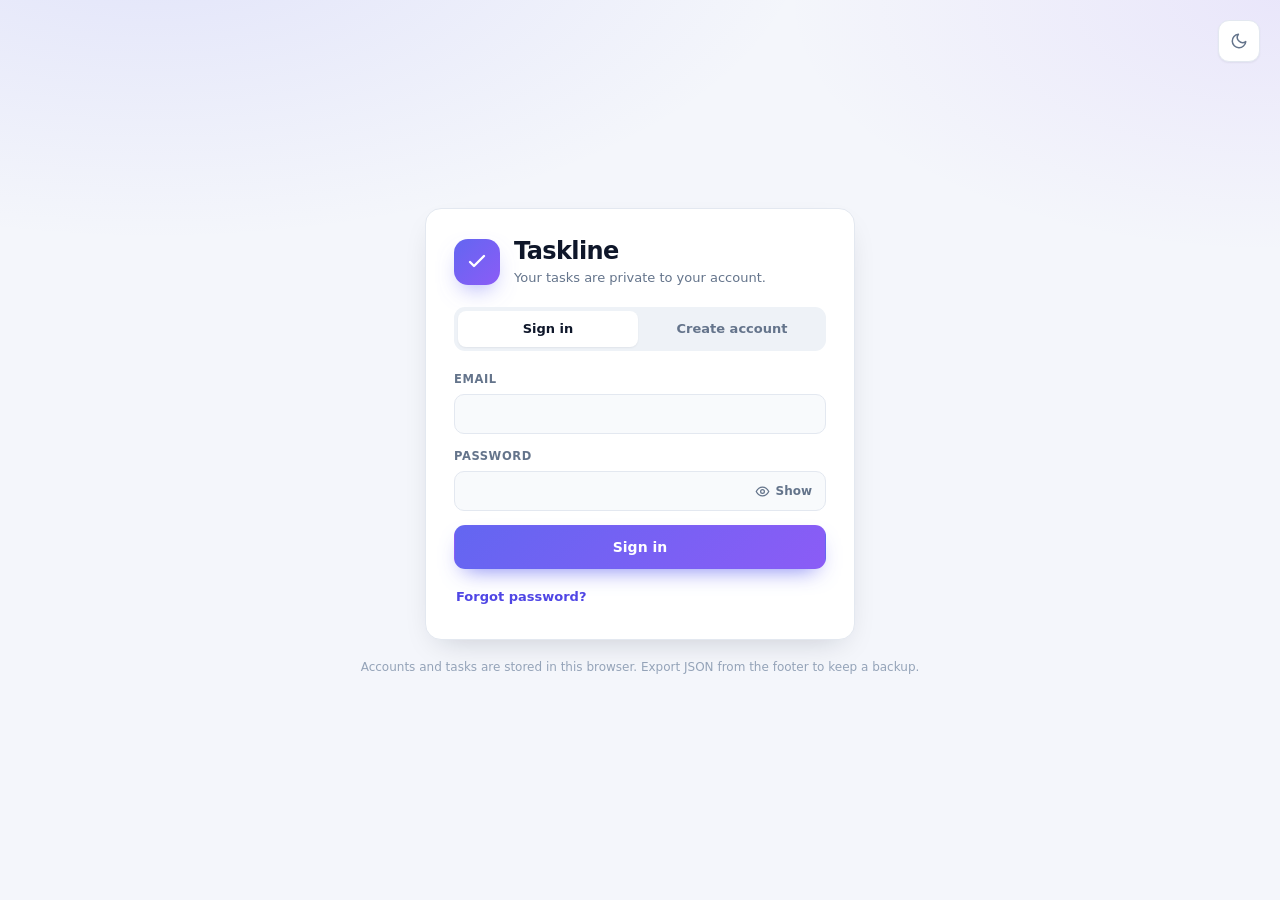
==== commit b505220c: "Add show/hide password toggle to all password fields Every password input now has a Show/Hide button" ====
--- a/Taskline.html
+++ b/Taskline.html
@@ -1,5862 +1,5964 @@
-<!DOCTYPE html>
-<html lang="en" data-theme="light">
-<head>
-  <meta charset="UTF-8">
-  <meta name="viewport" content="width=device-width, initial-scale=1.0">
-  <meta name="description" content="Taskline — a private daily task planner with accounts, statuses, and an archive.">
-  <title>Taskline — Daily tasks</title>
-  <link rel="icon" href="data:image/svg+xml,%3Csvg xmlns='http://www.w3.org/2000/svg' viewBox='0 0 100 100'%3E%3Crect width='100' height='100' rx='24' fill='%236366f1'/%3E%3Cpath d='M28 52l14 14 30-32' fill='none' stroke='white' stroke-width='10' stroke-linecap='round' stroke-linejoin='round'/%3E%3C/svg%3E">
-  <script>
-    (function () {
-      try {
-        var saved = localStorage.getItem('taskline.theme');
-        var theme = saved || (window.matchMedia('(prefers-color-scheme: dark)').matches ? 'dark' : 'light');
-        document.documentElement.dataset.theme = theme;
-      } catch (error) {
-        document.documentElement.dataset.theme = 'light';
-      }
-    })();
-  </script>
-  <style>
-/* =========================================================
-   Taskline — styles
-   ========================================================= */
-
-:root {
-  color-scheme: light;
-
-  --bg: #f4f6fb;
-  --bg-image:
-    radial-gradient(1100px 520px at 12% -8%, rgba(99, 102, 241, 0.13), transparent 60%),
-    radial-gradient(900px 460px at 100% 0%, rgba(139, 92, 246, 0.10), transparent 55%);
-
-  --surface: #ffffff;
-  --surface-2: #f8fafc;
-  --surface-3: #eef2f7;
-  --text: #0f172a;
-  --text-muted: #64748b;
-  --text-soft: #94a3b8;
-  --border: #e3e8f0;
-  --border-strong: #cbd5e1;
-
-  --primary: #4f46e5;
-  --primary-strong: #4338ca;
-  --primary-soft: #eef2ff;
-  --primary-contrast: #ffffff;
-
-  --danger: #dc2626;
-  --danger-soft: #fef2f2;
-
-  --todo: #475569;
-  --todo-soft: #f1f5f9;
-  --inprogress: #2563eb;
-  --inprogress-soft: #eff6ff;
-  --hold: #b45309;
-  --hold-strong: #d97706;
-  --hold-soft: #fffbeb;
-  --hold-border: #fcd34d;
-  --complete: #059669;
-  --complete-soft: #ecfdf5;
-
-  --high: #dc2626;
-  --high-soft: #fef2f2;
-  --medium: #c2740a;
-  --medium-soft: #fffbeb;
-  --low: #64748b;
-  --low-soft: #f1f5f9;
-
-  --shadow-sm: 0 1px 2px rgba(15, 23, 42, 0.06);
-  --shadow-md: 0 12px 32px -14px rgba(15, 23, 42, 0.22);
-  --shadow-lg: 0 30px 70px -24px rgba(15, 23, 42, 0.35);
-
-  --radius: 16px;
-  --radius-sm: 10px;
-  --focus: 0 0 0 3px rgba(99, 102, 241, 0.28);
-}
-
-[data-theme="dark"] {
-  color-scheme: dark;
-
-  --bg: #080c18;
-  --bg-image:
-    radial-gradient(1100px 520px at 12% -8%, rgba(99, 102, 241, 0.20), transparent 60%),
-    radial-gradient(900px 460px at 100% 0%, rgba(139, 92, 246, 0.15), transparent 55%);
-
-  --surface: #101827;
-  --surface-2: #0c1422;
-  --surface-3: #1a2438;
-  --text: #e7edf9;
-  --text-muted: #94a3b8;
-  --text-soft: #64748b;
-  --border: #23304a;
-  --border-strong: #33415c;
-
-  --primary: #818cf8;
-  --primary-strong: #a5b4fc;
-  --primary-soft: rgba(129, 140, 248, 0.14);
-
-  --danger: #f87171;
-  --danger-soft: rgba(248, 113, 113, 0.12);
-
-  --todo: #cbd5e1;
-  --todo-soft: rgba(148, 163, 184, 0.13);
-  --inprogress: #93c5fd;
-  --inprogress-soft: rgba(96, 165, 250, 0.13);
-  --hold: #fcd34d;
-  --hold-strong: #fbbf24;
-  --hold-soft: rgba(251, 191, 36, 0.10);
-  --hold-border: rgba(251, 191, 36, 0.38);
-  --complete: #6ee7b7;
-  --complete-soft: rgba(52, 211, 153, 0.12);
-
-  --high: #fca5a5;
-  --high-soft: rgba(248, 113, 113, 0.12);
-  --medium: #fcd34d;
-  --medium-soft: rgba(251, 191, 36, 0.11);
-  --low: #cbd5e1;
-  --low-soft: rgba(148, 163, 184, 0.12);
-
-  --shadow-sm: 0 1px 2px rgba(0, 0, 0, 0.35);
-  --shadow-md: 0 14px 34px -16px rgba(0, 0, 0, 0.7);
-  --shadow-lg: 0 30px 80px -24px rgba(0, 0, 0, 0.85);
-
-  --focus: 0 0 0 3px rgba(129, 140, 248, 0.32);
-}
-
-* {
-  box-sizing: border-box;
-}
-
-html {
-  -webkit-text-size-adjust: 100%;
-}
-
-body {
-  margin: 0;
-  min-height: 100vh;
-  background-color: var(--bg);
-  background-image: var(--bg-image);
-  background-attachment: fixed;
-  color: var(--text);
-  font-family: "Segoe UI", system-ui, -apple-system, "Helvetica Neue", Arial, sans-serif;
-  font-size: 15px;
-  line-height: 1.5;
-  -webkit-font-smoothing: antialiased;
-}
-
-h1, h2, h3, p {
-  margin: 0;
-}
-
-button, input, select, textarea {
-  font: inherit;
-  color: inherit;
-}
-
-button {
-  cursor: pointer;
-}
-
-svg {
-  flex: none;
-}
-
-[hidden] {
-  display: none !important;
-}
-
-.sr-only {
-  position: absolute;
-  width: 1px;
-  height: 1px;
-  padding: 0;
-  margin: -1px;
-  overflow: hidden;
-  clip: rect(0, 0, 0, 0);
-  white-space: nowrap;
-  border: 0;
-}
-
-:focus-visible {
-  outline: 2px solid transparent;
-  box-shadow: var(--focus);
-}
-
-.app {
-  width: 100%;
-  max-width: 1040px;
-  margin: 0 auto;
-  padding: 28px 20px 72px;
-}
-
-/* ---------- Top bar ---------- */
-
-.topbar {
-  display: flex;
-  align-items: center;
-  justify-content: space-between;
-  gap: 16px;
-  margin-bottom: 24px;
-}
-
-.brand {
-  display: flex;
-  align-items: center;
-  gap: 14px;
-  min-width: 0;
-}
-
-.logo {
-  display: grid;
-  place-items: center;
-  width: 46px;
-  height: 46px;
-  border-radius: 14px;
-  color: #fff;
-  background: linear-gradient(135deg, #6366f1, #8b5cf6);
-  box-shadow: 0 10px 24px -10px rgba(99, 102, 241, 0.75);
-}
-
-.brand-text h1 {
-  font-size: 23px;
-  font-weight: 700;
-  letter-spacing: -0.025em;
-  line-height: 1.2;
-}
-
-.brand-text p {
-  font-size: 13px;
-  color: var(--text-muted);
-  margin-top: 1px;
-}
-
-/* ---------- Icon buttons ---------- */
-
-.icon-btn {
-  display: grid;
-  place-items: center;
-  width: 38px;
-  height: 38px;
-  padding: 0;
-  border: 1px solid var(--border);
-  border-radius: 11px;
-  background: var(--surface);
-  color: var(--text-muted);
-  box-shadow: var(--shadow-sm);
-  transition: background-color 0.15s ease, color 0.15s ease, border-color 0.15s ease, transform 0.15s ease;
-}
-
-.icon-btn:hover {
-  background: var(--surface-3);
-  color: var(--text);
-}
-
-.icon-btn:active {
-  transform: translateY(1px);
-}
-
-.icon-btn-danger:hover {
-  background: var(--danger-soft);
-  border-color: color-mix(in srgb, var(--danger) 35%, transparent);
-  color: var(--danger);
-}
-
-.theme-toggle {
-  width: 42px;
-  height: 42px;
-}
-
-[data-theme="light"] .icon-sun,
-[data-theme="dark"] .icon-moon {
-  display: none;
-}
-
-/* ---------- Composer ---------- */
-
-.card {
-  background: var(--surface);
-  border: 1px solid var(--border);
-  border-radius: var(--radius);
-  box-shadow: var(--shadow-md);
-}
-
-.composer {
-  padding: 18px;
-  transition: border-color 0.2s ease, box-shadow 0.2s ease;
-}
-
-.composer:focus-within {
-  border-color: color-mix(in srgb, var(--primary) 45%, var(--border));
-  box-shadow: var(--shadow-md), 0 0 0 4px color-mix(in srgb, var(--primary) 10%, transparent);
-}
-
-.composer-main {
-  display: flex;
-  gap: 10px;
-}
-
-.composer-main input[type="text"] {
-  flex: 1;
-  min-width: 0;
-  height: 48px;
-  padding: 0 16px;
-  border: 1px solid var(--border);
-  border-radius: 12px;
-  background: var(--surface-2);
-  font-size: 15px;
-  transition: border-color 0.15s ease, background-color 0.15s ease;
-}
-
-.composer-main input[type="text"]::placeholder {
-  color: var(--text-soft);
-}
-
-.composer-main input[type="text"]:hover {
-  border-color: var(--border-strong);
-}
-
-.composer-main input[type="text"]:focus {
-  outline: none;
-  border-color: var(--primary);
-  background: var(--surface);
-  box-shadow: var(--focus);
-}
-
-.btn {
-  display: inline-flex;
-  align-items: center;
-  justify-content: center;
-  gap: 8px;
-  height: 44px;
-  padding: 0 18px;
-  border: 1px solid transparent;
-  border-radius: 11px;
-  font-size: 14px;
-  font-weight: 600;
-  white-space: nowrap;
-  transition: transform 0.15s ease, filter 0.15s ease, background-color 0.15s ease, border-color 0.15s ease;
-}
-
-.btn:active {
-  transform: translateY(1px);
-}
-
-.btn-primary {
-  background: linear-gradient(135deg, #6366f1, #8b5cf6);
-  color: #fff;
-  box-shadow: 0 10px 22px -10px rgba(99, 102, 241, 0.85);
-}
-
-.btn-primary:hover {
-  filter: brightness(1.07);
-}
-
-.btn-ghost {
-  background: var(--surface-2);
-  border-color: var(--border);
-  color: var(--text);
-}
-
-.btn-ghost:hover {
-  background: var(--surface-3);
-}
-
-.btn-danger {
-  background: var(--danger);
-  color: #fff;
-  box-shadow: 0 10px 22px -12px color-mix(in srgb, var(--danger) 80%, transparent);
-}
-
-.btn-danger:hover {
-  filter: brightness(1.06);
-}
-
-.composer-main .btn {
-  height: 48px;
-  padding: 0 22px;
-}
-
-.composer-meta {
-  display: flex;
-  align-items: center;
-  flex-wrap: wrap;
-  gap: 10px 16px;
-  margin-top: 14px;
-}
-
-.composer-sharing {
-  display: flex;
-  align-items: center;
-  flex-wrap: wrap;
-  gap: 10px 16px;
-  margin-top: 10px;
-  padding-top: 10px;
-  border-top: 1px dashed var(--border);
-}
-
-.scope-toggle {
-  display: inline-flex;
-  padding: 3px;
-  border: 1px solid var(--border);
-  border-radius: 999px;
-  background: var(--surface-2);
-}
-
-.scope-btn {
-  height: 28px;
-  padding: 0 12px;
-  border: none;
-  border-radius: 999px;
-  background: transparent;
-  color: var(--text-muted);
-  font-size: 12px;
-  font-weight: 700;
-  transition: background-color 0.15s ease, color 0.15s ease;
-}
-
-.scope-btn:hover {
-  color: var(--text);
-}
-
-.scope-btn.is-active {
-  background: var(--primary);
-  color: var(--primary-contrast);
-  box-shadow: var(--shadow-sm);
-}
-
-.scope-btn:focus-visible {
-  outline: none;
-  box-shadow: var(--focus);
-}
-
-.composer-team-link {
-  margin-left: auto;
-}
-
-.field-inline {
-  display: flex;
-  align-items: center;
-  gap: 8px;
-  font-size: 11px;
-  font-weight: 700;
-  letter-spacing: 0.06em;
-  text-transform: uppercase;
-  color: var(--text-muted);
-  cursor: pointer;
-}
-
-.field-inline input,
-.field-inline select {
-  height: 34px;
-  padding: 0 9px;
-  border: 1px solid var(--border);
-  border-radius: 9px;
-  background: var(--surface-2);
-  font-size: 13px;
-  font-weight: 500;
-  letter-spacing: normal;
-  text-transform: none;
-  color: var(--text);
-  transition: border-color 0.15s ease, background-color 0.15s ease;
-}
-
-.field-inline input:hover,
-.field-inline select:hover {
-  border-color: var(--border-strong);
-}
-
-.field-inline input:focus,
-.field-inline select:focus {
-  outline: none;
-  border-color: var(--primary);
-  background: var(--surface);
-  box-shadow: var(--focus);
-}
-
-.date-presets {
-  display: flex;
-  gap: 6px;
-}
-
-.chip-btn {
-  height: 28px;
-  padding: 0 10px;
-  border: 1px solid var(--border);
-  border-radius: 999px;
-  background: var(--surface-2);
-  color: var(--text-muted);
-  font-size: 12px;
-  font-weight: 600;
-  transition: background-color 0.15s ease, color 0.15s ease, border-color 0.15s ease;
-}
-
-.chip-btn:hover {
-  background: var(--primary-soft);
-  border-color: color-mix(in srgb, var(--primary) 35%, var(--border));
-  color: var(--primary);
-}
-
-.text-btn {
-  margin-left: auto;
-  padding: 4px 2px;
-  border: none;
-  background: transparent;
-  color: var(--primary);
-  font-size: 13px;
-  font-weight: 600;
-}
-
-.text-btn:hover {
-  text-decoration: underline;
-}
-
-.details-row {
-  margin-top: 12px;
-}
-
-.details-row textarea {
-  width: 100%;
-  padding: 10px 12px;
-  border: 1px solid var(--border);
-  border-radius: 10px;
-  background: var(--surface-2);
-  font-size: 14px;
-  resize: vertical;
-  min-height: 60px;
-}
-
-.details-row textarea:focus {
-  outline: none;
-  border-color: var(--primary);
-  background: var(--surface);
-  box-shadow: var(--focus);
-}
-
-/* ---------- Stats ---------- */
-
-.stats {
-  display: grid;
-  grid-template-columns: repeat(4, minmax(0, 1fr));
-  gap: 12px;
-  margin: 18px 0;
-}
-
-.stat {
-  display: flex;
-  flex-direction: column;
-  gap: 1px;
-  padding: 13px 16px 14px;
-  background: var(--surface);
-  border: 1px solid var(--border);
-  border-radius: 14px;
-  box-shadow: var(--shadow-sm);
-}
-
-.stat-label {
-  font-size: 11px;
-  font-weight: 700;
-  letter-spacing: 0.07em;
-  text-transform: uppercase;
-  color: var(--text-muted);
-}
-
-.stat-value {
-  font-size: 24px;
-  font-weight: 700;
-  letter-spacing: -0.03em;
-  line-height: 1.25;
-}
-
-.stat-hint {
-  font-size: 12px;
-  color: var(--text-soft);
-}
-
-.stat-hold {
-  background: linear-gradient(180deg, var(--hold-soft), var(--surface) 85%);
-  border-color: var(--hold-border);
-}
-
-.stat-hold .stat-value,
-.stat-hold .stat-label {
-  color: var(--hold);
-}
-
-/* ---------- Toolbar ---------- */
-
-.toolbar {
-  display: flex;
-  align-items: center;
-  justify-content: space-between;
-  flex-wrap: wrap;
-  gap: 12px;
-  margin: 22px 0 16px;
-}
-
-.tabs {
-  display: inline-flex;
-  gap: 2px;
-  padding: 4px;
-  background: var(--surface-3);
-  border-radius: 999px;
-}
-
-.tab {
-  display: inline-flex;
-  align-items: center;
-  gap: 8px;
-  padding: 8px 16px;
-  border: none;
-  border-radius: 999px;
-  background: transparent;
-  color: var(--text-muted);
-  font-size: 13px;
-  font-weight: 600;
-  transition: background-color 0.15s ease, color 0.15s ease, box-shadow 0.15s ease;
-}
-
-.tab:hover {
-  color: var(--text);
-}
-
-.tab.is-active {
-  background: var(--surface);
-  color: var(--text);
-  box-shadow: var(--shadow-sm);
-}
-
-.tab-count {
-  display: inline-grid;
-  place-items: center;
-  min-width: 20px;
-  height: 19px;
-  padding: 0 6px;
-  border-radius: 999px;
-  background: var(--surface-3);
-  color: var(--text-muted);
-  font-size: 11px;
-  font-weight: 700;
-}
-
-.tab.is-active .tab-count {
-  background: var(--primary-soft);
-  color: var(--primary);
-}
-
-.filters {
-  display: flex;
-  align-items: center;
-  flex-wrap: wrap;
-  gap: 8px;
-}
-
-.search-field {
-  position: relative;
-  display: flex;
-  align-items: center;
-}
-
-.search-field svg {
-  position: absolute;
-  left: 12px;
-  color: var(--text-soft);
-  pointer-events: none;
-}
-
-.search-field input {
-  width: 216px;
-  height: 38px;
-  padding: 0 12px 0 36px;
-  border: 1px solid var(--border);
-  border-radius: 999px;
-  background: var(--surface);
-  font-size: 13px;
-  transition: border-color 0.15s ease, box-shadow 0.15s ease;
-}
-
-.search-field input::placeholder {
-  color: var(--text-soft);
-}
-
-.search-field input:focus {
-  outline: none;
-  border-color: var(--primary);
-  box-shadow: var(--focus);
-}
-
-.filter-select {
-  height: 38px;
-  padding: 0 12px;
-  border: 1px solid var(--border);
-  border-radius: 999px;
-  background: var(--surface);
-  font-size: 13px;
-  font-weight: 500;
-  color: var(--text-muted);
-  cursor: pointer;
-}
-
-.filter-select:hover {
-  border-color: var(--border-strong);
-  color: var(--text);
-}
-
-.filter-select:focus {
-  outline: none;
-  border-color: var(--primary);
-  box-shadow: var(--focus);
-}
-
-/* ---------- Task groups ---------- */
-
-.task-list-root {
-  display: flex;
-  flex-direction: column;
-  gap: 26px;
-}
-
-.date-group {
-  display: flex;
-  flex-direction: column;
-  gap: 10px;
-}
-
-.group-header {
-  display: flex;
-  align-items: baseline;
-  flex-wrap: wrap;
-  gap: 4px 10px;
-  padding: 0 2px;
-}
-
-.group-title {
-  display: inline-flex;
-  align-items: center;
-  gap: 8px;
-  font-size: 15px;
-  font-weight: 700;
-  letter-spacing: -0.01em;
-}
-
-.group-date {
-  font-size: 12px;
-  color: var(--text-muted);
-}
-
-.group-count {
-  margin-left: auto;
-  font-size: 12px;
-  font-weight: 600;
-  color: var(--text-soft);
-}
-
-.task-list {
-  display: flex;
-  flex-direction: column;
-  gap: 10px;
-}
-
-/* ---------- Task card ---------- */
-
-.task {
-  display: grid;
-  grid-template-columns: auto minmax(0, 1fr) auto;
-  gap: 14px;
-  padding: 14px 16px;
-  background: var(--surface);
-  border: 1px solid var(--border);
-  border-radius: 14px;
-  box-shadow: var(--shadow-sm);
-  transition: box-shadow 0.18s ease, transform 0.18s ease, border-color 0.18s ease;
-}
-
-.task:hover {
-  border-color: var(--border-strong);
-  box-shadow: var(--shadow-md);
-  transform: translateY(-1px);
-}
-
-.task.is-hold {
-  background:
-    linear-gradient(90deg, var(--hold-soft), transparent 55%),
-    var(--surface);
-  border-color: var(--hold-border);
-  border-left-width: 4px;
-  border-left-color: var(--hold-strong);
-}
-
-.task.is-archived {
-  background: var(--surface-2);
-  box-shadow: none;
-}
-
-.task.is-archived .task-title {
-  text-decoration: line-through;
-  text-decoration-thickness: 1.5px;
-  color: var(--text-muted);
-}
-
-.task.is-archived:hover {
-  transform: none;
-  box-shadow: var(--shadow-sm);
-}
-
-.check {
-  display: grid;
-  place-items: center;
-  width: 26px;
-  height: 26px;
-  margin-top: 1px;
-  padding: 0;
-  border: 2px solid var(--border-strong);
-  border-radius: 50%;
-  background: transparent;
-  color: #fff;
-  transition: background-color 0.15s ease, border-color 0.15s ease, box-shadow 0.15s ease;
-}
-
-.check svg {
-  opacity: 0;
-  transform: scale(0.6);
-  transition: opacity 0.15s ease, transform 0.15s ease;
-}
-
-.check:hover {
-  border-color: var(--complete);
-  background: var(--complete-soft);
-}
-
-.check:hover svg {
-  opacity: 0.55;
-  color: var(--complete);
-}
-
-.check.is-checked {
-  border-color: var(--complete);
-  background: var(--complete);
-  color: #fff;
-}
-
-.check.is-checked svg {
-  opacity: 1;
-  transform: scale(1);
-}
-
-.check.is-checked:hover {
-  filter: brightness(1.05);
-  background: var(--complete);
-}
-
-.check.is-checked:hover svg {
-  color: #fff;
-}
-
-.task-main {
-  min-width: 0;
-}
-
-.task-head {
-  display: flex;
-  align-items: center;
-  flex-wrap: wrap;
-  gap: 6px 8px;
-}
-
-.task-title {
-  min-width: 0;
-  font-size: 15px;
-  font-weight: 600;
-  line-height: 1.4;
-  overflow-wrap: anywhere;
-}
-
-.chip {
-  display: inline-flex;
-  align-items: center;
-  gap: 5px;
-  padding: 3px 8px;
-  border-radius: 999px;
-  font-size: 11px;
-  font-weight: 600;
-  line-height: 1.3;
-  white-space: nowrap;
-}
-
-.status-todo {
-  background: var(--todo-soft);
-  color: var(--todo);
-}
-
-.status-inprogress {
-  background: var(--inprogress-soft);
-  color: var(--inprogress);
-}
-
-.status-hold {
-  background: var(--hold-soft);
-  color: var(--hold);
-}
-
-.status-complete {
-  background: var(--complete-soft);
-  color: var(--complete);
-}
-
-.priority-high {
-  background: var(--high-soft);
-  color: var(--high);
-}
-
-.priority-medium {
-  background: var(--medium-soft);
-  color: var(--medium);
-}
-
-.priority-low {
-  background: var(--low-soft);
-  color: var(--low);
-}
-
-.chip-overdue {
-  background: var(--danger-soft);
-  color: var(--danger);
-  border: 1px solid color-mix(in srgb, var(--danger) 22%, transparent);
-}
-
-.chip-team {
-  background: var(--primary-soft);
-  color: var(--primary);
-}
-
-.chip-personal {
-  background: var(--surface-3);
-  color: var(--text-muted);
-}
-
-.chip-assignee {
-  background: var(--complete-soft);
-  color: var(--complete);
-}
-
-.chip-unassigned {
-  background: var(--surface-3);
-  color: var(--text-soft);
-}
-
-.task-notes {
-  margin-top: 5px;
-  font-size: 13px;
-  color: var(--text-muted);
-  overflow-wrap: anywhere;
-  white-space: pre-wrap;
-}
-
-.task-meta {
-  display: flex;
-  align-items: center;
-  flex-wrap: wrap;
-  gap: 4px 14px;
-  margin-top: 8px;
-  font-size: 12px;
-  color: var(--text-soft);
-}
-
-.meta-item {
-  display: inline-flex;
-  align-items: center;
-  gap: 5px;
-}
-
-.hold-note {
-  display: flex;
-  align-items: flex-start;
-  gap: 7px;
-  margin-top: 9px;
-  padding: 7px 10px;
-  border: 1px dashed var(--hold-border);
-  border-radius: 9px;
-  background: var(--hold-soft);
-  color: var(--hold);
-  font-size: 12px;
-  line-height: 1.45;
-}
-
-.hold-note svg {
-  margin-top: 2px;
-}
-
-.task-side {
-  display: flex;
-  flex-direction: column;
-  align-items: flex-end;
-  gap: 8px;
-}
-
-.status-select {
-  height: 32px;
-  max-width: 160px;
-  padding: 0 26px 0 10px;
-  border: 1px solid transparent;
-  border-radius: 999px;
-  font-size: 12px;
-  font-weight: 600;
-  cursor: pointer;
-  appearance: none;
-  background-image: url("data:image/svg+xml,%3Csvg xmlns='http://www.w3.org/2000/svg' width='12' height='12' viewBox='0 0 24 24' fill='none' stroke='%2364748b' stroke-width='2.5' stroke-linecap='round' stroke-linejoin='round'%3E%3Cpath d='m6 9 6 6 6-6'/%3E%3C/svg%3E");
-  background-repeat: no-repeat;
-  background-position: right 8px center;
-  background-size: 12px;
-  transition: filter 0.15s ease, box-shadow 0.15s ease;
-}
-
-.status-select:hover {
-  filter: brightness(0.97);
-}
-
-[data-theme="dark"] .status-select:hover {
-  filter: brightness(1.12);
-}
-
-.status-select:focus {
-  outline: none;
-  box-shadow: var(--focus);
-}
-
-.status-select.status-todo,
-.status-select.status-inprogress,
-.status-select.status-hold,
-.status-select.status-complete {
-  border-color: color-mix(in srgb, currentColor 18%, transparent);
-}
-
-.row-actions {
-  display: flex;
-  align-items: center;
-  gap: 5px;
-}
-
-.row-actions .icon-btn {
-  width: 32px;
-  height: 32px;
-  border-color: transparent;
-  background: transparent;
-  box-shadow: none;
-}
-
-.row-actions .icon-btn:hover {
-  background: var(--surface-3);
-  border-color: var(--border);
-}
-
-.row-actions .icon-btn-danger:hover {
-  background: var(--danger-soft);
-  border-color: color-mix(in srgb, var(--danger) 30%, transparent);
-  color: var(--danger);
-}
-
-/* ---------- Empty state ---------- */
-
-.empty {
-  display: flex;
-  flex-direction: column;
-  align-items: center;
-  text-align: center;
-  gap: 6px;
-  padding: 52px 24px;
-  border: 1px dashed var(--border-strong);
-  border-radius: var(--radius);
-  background: color-mix(in srgb, var(--surface) 65%, transparent);
-}
-
-.empty-icon {
-  font-size: 34px;
-  line-height: 1;
-  margin-bottom: 4px;
-}
-
-.empty h3 {
-  font-size: 17px;
-  font-weight: 700;
-  letter-spacing: -0.01em;
-}
-
-.empty p {
-  max-width: 400px;
-  font-size: 13.5px;
-  color: var(--text-muted);
-}
-
-.empty .btn {
-  margin-top: 12px;
-}
-
-/* ---------- Footer ---------- */
-
-.footer {
-  display: flex;
-  flex-direction: column;
-  align-items: center;
-  gap: 7px;
-  margin-top: 42px;
-  text-align: center;
-  font-size: 12px;
-  color: var(--text-soft);
-}
-
-.storage-line {
-  display: inline-flex;
-  align-items: center;
-  gap: 7px;
-  color: var(--text-muted);
-}
-
-.storage-dot {
-  width: 7px;
-  height: 7px;
-  border-radius: 50%;
-  background: var(--text-soft);
-  box-shadow: 0 0 0 3px color-mix(in srgb, var(--text-soft) 18%, transparent);
-}
-
-.storage-line[data-state="server"] .storage-dot {
-  background: var(--complete);
-  box-shadow: 0 0 0 3px color-mix(in srgb, var(--complete) 18%, transparent);
-}
-
-.storage-line[data-state="saving"] .storage-dot {
-  background: var(--medium);
-  box-shadow: 0 0 0 3px color-mix(in srgb, var(--medium) 18%, transparent);
-  animation: storage-pulse 0.9s ease-in-out infinite;
-}
-
-.storage-line[data-state="error"] .storage-dot {
-  background: var(--danger);
-  box-shadow: 0 0 0 3px color-mix(in srgb, var(--danger) 18%, transparent);
-}
-
-@keyframes storage-pulse {
-  50% {
-    opacity: 0.3;
-  }
-}
-
-.footer-actions {
-  display: flex;
-  align-items: center;
-  gap: 4px;
-}
-
-.link-btn {
-  padding: 2px 4px;
-  border: none;
-  background: transparent;
-  color: var(--text-muted);
-  font-size: 12px;
-  font-weight: 600;
-  text-decoration: underline;
-  text-decoration-color: color-mix(in srgb, currentColor 35%, transparent);
-  text-underline-offset: 2px;
-}
-
-.link-btn:hover {
-  color: var(--primary);
-}
-
-.footer-shortcuts {
-  color: var(--text-soft);
-}
-
-.footer-sep {
-  margin: 0 4px;
-  opacity: 0.6;
-}
-
-kbd {
-  display: inline-block;
-  min-width: 18px;
-  padding: 1px 5px;
-  border: 1px solid var(--border-strong);
-  border-bottom-width: 2px;
-  border-radius: 5px;
-  background: var(--surface);
-  color: var(--text-muted);
-  font-family: inherit;
-  font-size: 10.5px;
-  font-weight: 700;
-  text-align: center;
-  line-height: 1.4;
-}
-
-/* ---------- Dialogs ---------- */
-
-.modal {
-  width: min(580px, calc(100vw - 32px));
-  max-height: calc(100vh - 48px);
-  padding: 0;
-  border: 1px solid var(--border);
-  border-radius: 18px;
-  background: var(--surface);
-  color: var(--text);
-  box-shadow: var(--shadow-lg);
-  overflow: auto;
-}
-
-.modal-sm {
-  width: min(440px, calc(100vw - 32px));
-}
-
-.modal::backdrop {
-  background: rgba(3, 7, 18, 0.55);
-  backdrop-filter: blur(4px);
-}
-
-.modal-head {
-  display: flex;
-  align-items: center;
-  justify-content: space-between;
-  gap: 16px;
-  padding: 18px 20px;
-  border-bottom: 1px solid var(--border);
-}
-
-.modal-head h2 {
-  font-size: 17px;
-  font-weight: 700;
-  letter-spacing: -0.01em;
-}
-
-.modal-head .icon-btn {
-  width: 32px;
-  height: 32px;
-  border-color: transparent;
-  background: transparent;
-  box-shadow: none;
-}
-
-.modal-head .icon-btn:hover {
-  background: var(--surface-3);
-}
-
-.modal-body {
-  display: flex;
-  flex-direction: column;
-  gap: 14px;
-  padding: 20px;
-}
-
-.modal-body > p {
-  font-size: 14px;
-  color: var(--text-muted);
-  overflow-wrap: anywhere;
-}
-
-.modal-foot {
-  display: flex;
-  align-items: center;
-  justify-content: flex-end;
-  gap: 8px;
-  padding: 16px 20px;
-  border-top: 1px solid var(--border);
-  background: var(--surface-2);
-  border-radius: 0 0 18px 18px;
-}
-
-.field {
-  display: flex;
-  flex-direction: column;
-  gap: 6px;
-}
-
-.field > span {
-  font-size: 11.5px;
-  font-weight: 700;
-  letter-spacing: 0.05em;
-  text-transform: uppercase;
-  color: var(--text-muted);
-}
-
-.field input,
-.field select,
-.field textarea {
-  width: 100%;
-  padding: 9px 11px;
-  border: 1px solid var(--border);
-  border-radius: 10px;
-  background: var(--surface-2);
-  font-size: 14px;
-  transition: border-color 0.15s ease, box-shadow 0.15s ease, background-color 0.15s ease;
-}
-
-.field input,
-.field select {
-  height: 40px;
-}
-
-.field textarea {
-  resize: vertical;
-  min-height: 76px;
-}
-
-.field input:hover,
-.field select:hover,
-.field textarea:hover {
-  border-color: var(--border-strong);
-}
-
-.field input:focus,
-.field select:focus,
-.field textarea:focus {
-  outline: none;
-  border-color: var(--primary);
-  background: var(--surface);
-  box-shadow: var(--focus);
-}
-
-.field-grid {
-  display: grid;
-  grid-template-columns: repeat(3, minmax(0, 1fr));
-  gap: 12px;
-}
-
-.field-error {
-  margin-top: -6px;
-  font-size: 12.5px;
-  font-weight: 600;
-  color: var(--danger);
-}
-
-.hint {
-  padding: 10px 12px;
-  border-radius: 9px;
-  background: var(--surface-2);
-  border: 1px solid var(--border);
-  font-size: 12.5px;
-  line-height: 1.5;
-  color: var(--text-muted);
-}
-
-.hint strong {
-  color: var(--text);
-}
-
-/* ---------- Teams ---------- */
-
-.teams-modal {
-  width: min(680px, calc(100vw - 32px));
-}
-
-.team-create {
-  display: flex;
-  flex-direction: column;
-  gap: 10px;
-  padding: 14px;
-  border: 1px solid var(--border);
-  border-radius: 12px;
-  background: var(--surface-2);
-}
-
-.team-create .btn {
-  align-self: flex-start;
-}
-
-.team-list {
-  display: flex;
-  flex-direction: column;
-  gap: 12px;
-}
-
-.team-card {
-  padding: 14px;
-  border: 1px solid var(--border);
-  border-radius: 12px;
-  background: var(--surface);
-}
-
-.team-card-head {
-  display: flex;
-  align-items: flex-start;
-  justify-content: space-between;
-  gap: 12px;
-}
-
-.team-title-wrap {
-  min-width: 0;
-}
-
-.team-name,
-.team-name-input {
-  margin: 0;
-  font-size: 15px;
-  font-weight: 700;
-  letter-spacing: -0.01em;
-}
-
-.team-name-input {
-  width: 100%;
-  height: 34px;
-  padding: 0 9px;
-  border: 1px solid var(--border);
-  border-radius: 8px;
-  background: var(--surface-2);
-  color: var(--text);
-  font-family: inherit;
-  font-size: 14px;
-}
-
-.team-name-input:focus {
-  outline: none;
-  border-color: var(--primary);
-  background: var(--surface);
-  box-shadow: var(--focus);
-}
-
-.team-sub {
-  margin-top: 4px;
-  font-size: 12px;
-  color: var(--text-muted);
-}
-
-.team-members {
-  display: flex;
-  flex-wrap: wrap;
-  gap: 6px;
-  margin-top: 10px;
-}
-
-.member-chip {
-  display: inline-flex;
-  align-items: center;
-  gap: 6px;
-  padding: 4px 6px 4px 10px;
-  border: 1px solid var(--border);
-  border-radius: 999px;
-  background: var(--surface-2);
-  font-size: 12px;
-}
-
-.member-chip small {
-  color: var(--text-soft);
-  font-size: 11px;
-}
-
-.member-remove {
-  display: grid;
-  place-items: center;
-  width: 20px;
-  height: 20px;
-  border: none;
-  border-radius: 50%;
-  background: transparent;
-  color: var(--text-soft);
-  font-size: 15px;
-  line-height: 1;
-}
-
-.member-remove:hover {
-  background: var(--danger-soft);
-  color: var(--danger);
-}
-
-.team-add-member {
-  display: flex;
-  gap: 8px;
-  margin-top: 10px;
-}
-
-.team-member-input {
-  flex: 1;
-  min-width: 0;
-  height: 36px;
-  padding: 0 10px;
-  border: 1px solid var(--border);
-  border-radius: 8px;
-  background: var(--surface-2);
-  color: var(--text);
-  font-family: inherit;
-  font-size: 13px;
-}
-
-.team-member-input:focus {
-  outline: none;
-  border-color: var(--primary);
-  background: var(--surface);
-  box-shadow: var(--focus);
-}
-
-.btn-sm {
-  height: 36px;
-  padding: 0 12px;
-  font-size: 13px;
-}
-
-.empty-inline {
-  padding: 14px;
-  border: 1px dashed var(--border-strong);
-  border-radius: 10px;
-  color: var(--text-muted);
-  font-size: 13px;
-  text-align: center;
-}
-
-/* ---------- Toast ---------- */
-
-.toast {
-  position: fixed;
-  left: 50%;
-  bottom: 24px;
-  z-index: 100;
-  display: flex;
-  align-items: center;
-  gap: 14px;
-  max-width: min(480px, calc(100vw - 32px));
-  padding: 11px 12px 11px 16px;
-  border: 1px solid rgba(255, 255, 255, 0.12);
-  border-radius: 12px;
-  background: #111827;
-  color: #f1f5f9;
-  font-size: 13.5px;
-  box-shadow: var(--shadow-lg);
-  transform: translateX(-50%);
-  animation: toast-in 0.22s ease-out;
-}
-
-.toast > span {
-  min-width: 0;
-  overflow-wrap: anywhere;
-}
-
-.toast-action {
-  flex: none;
-  padding: 4px 6px;
-  border: none;
-  background: transparent;
-  color: #a5b4fc;
-  font-size: 13px;
-  font-weight: 700;
-}
-
-.toast-action:hover {
-  text-decoration: underline;
-}
-
-.toast-close {
-  display: grid;
-  place-items: center;
-  flex: none;
-  width: 26px;
-  height: 26px;
-  padding: 0;
-  border: none;
-  border-radius: 7px;
-  background: transparent;
-  color: #94a3b8;
-}
-
-.toast-close:hover {
-  background: rgba(255, 255, 255, 0.08);
-  color: #f1f5f9;
-}
-
-@keyframes toast-in {
-  from {
-    opacity: 0;
-    transform: translate(-50%, 12px);
-  }
-  to {
-    opacity: 1;
-    transform: translate(-50%, 0);
-  }
-}
-
-/* ---------- Authentication ---------- */
-
-.auth-view {
-  display: flex;
-  flex-direction: column;
-  align-items: center;
-  justify-content: center;
-  min-height: 100vh;
-  padding: 32px 20px 48px;
-}
-
-.auth-theme {
-  position: fixed;
-  top: 20px;
-  right: 20px;
-}
-
-.auth-card {
-  display: flex;
-  flex-direction: column;
-  gap: 20px;
-  width: min(430px, 100%);
-  padding: 28px;
-  box-shadow: var(--shadow-md);
-}
-
-.auth-brand {
-  display: flex;
-  align-items: center;
-  gap: 14px;
-}
-
-.auth-brand h1 {
-  font-size: 24px;
-  font-weight: 700;
-  letter-spacing: -0.025em;
-  line-height: 1.2;
-}
-
-.auth-brand p {
-  margin-top: 2px;
-  font-size: 13px;
-  color: var(--text-muted);
-}
-
-.auth-tabs {
-  display: flex;
-  gap: 4px;
-  padding: 4px;
-  border-radius: 11px;
-  background: var(--surface-3);
-}
-
-.auth-tab {
-  flex: 1;
-  padding: 8px 10px;
-  border: none;
-  border-radius: 8px;
-  background: transparent;
-  color: var(--text-muted);
-  font-size: 13px;
-  font-weight: 600;
-  transition: background-color 0.15s ease, color 0.15s ease, box-shadow 0.15s ease;
-}
-
-.auth-tab:hover {
-  color: var(--text);
-}
-
-.auth-tab.is-active {
-  background: var(--surface);
-  color: var(--text);
-  box-shadow: var(--shadow-sm);
-}
-
-.auth-form {
-  display: flex;
-  flex-direction: column;
-  gap: 14px;
-}
-
-.btn-block {
-  width: 100%;
-}
-
-.auth-link {
-  align-self: flex-start;
-  margin-left: 0;
-}
-
-.auth-notice {
-  padding: 10px 12px;
-  border: 1px solid color-mix(in srgb, var(--primary) 28%, transparent);
-  border-radius: 9px;
-  background: var(--primary-soft);
-  color: var(--text);
-  font-size: 13px;
-  line-height: 1.5;
-}
-
-.auth-foot {
-  margin-top: 18px;
-  font-size: 12px;
-  color: var(--text-soft);
-  text-align: center;
-}
-
-.auth-foot code {
-  padding: 1px 5px;
-  border-radius: 5px;
-  background: var(--surface-3);
-  color: var(--text-muted);
-  font-size: 11.5px;
-}
-
-/* ---------- Account menu ---------- */
-
-.topbar-actions {
-  display: flex;
-  align-items: center;
-  gap: 10px;
-}
-
-.account {
-  position: relative;
-}
-
-.account-btn {
-  display: flex;
-  align-items: center;
-  gap: 8px;
-  height: 42px;
-  padding: 0 10px 0 6px;
-  border: 1px solid var(--border);
-  border-radius: 12px;
-  background: var(--surface);
-  color: var(--text-muted);
-  box-shadow: var(--shadow-sm);
-  font-size: 13px;
-  font-weight: 600;
-  transition: background-color 0.15s ease, color 0.15s ease;
-}
-
-.account-btn:hover {
-  background: var(--surface-3);
-  color: var(--text);
-}
-
-.avatar {
-  display: grid;
-  place-items: center;
-  width: 28px;
-  height: 28px;
-  border-radius: 50%;
-  background: linear-gradient(135deg, #6366f1, #8b5cf6);
-  color: #fff;
-  font-size: 12px;
-  font-weight: 700;
-  text-transform: uppercase;
-}
-
-.account-email {
-  max-width: 180px;
-  overflow: hidden;
-  text-overflow: ellipsis;
-  white-space: nowrap;
-}
-
-.account-chevron {
-  color: var(--text-soft);
-}
-
-.account-menu {
-  position: absolute;
-  top: calc(100% + 8px);
-  right: 0;
-  z-index: 50;
-  display: flex;
-  flex-direction: column;
-  gap: 2px;
-  width: 240px;
-  padding: 8px;
-  border: 1px solid var(--border);
-  border-radius: 12px;
-  background: var(--surface);
-  box-shadow: var(--shadow-md);
-}
-
-.account-menu-label {
-  padding: 8px 10px 10px;
-  margin-bottom: 4px;
-  border-bottom: 1px solid var(--border);
-  font-size: 11.5px;
-  line-height: 1.5;
-  color: var(--text-muted);
-  overflow-wrap: anywhere;
-}
-
-.account-menu-label strong {
-  color: var(--text);
-}
-
-.account-menu-item {
-  padding: 9px 10px;
-  border: none;
-  border-radius: 8px;
-  background: transparent;
-  color: var(--text);
-  font-size: 13px;
-  font-weight: 600;
-  text-align: left;
-}
-
-.account-menu-item:hover {
-  background: var(--surface-3);
-}
-
-.account-menu-item.is-danger {
-  color: var(--danger);
-}
-
-.account-menu-item.is-danger:hover {
-  background: var(--danger-soft);
-}
-
-/* ---------- Password reset ---------- */
-
-.reset-note {
-  padding: 10px 12px;
-  border: 1px solid var(--border);
-  border-radius: 9px;
-  background: var(--surface-2);
-  font-size: 13px;
-  line-height: 1.5;
-  color: var(--text-muted);
-}
-
-.reset-note.is-success {
-  border-color: color-mix(in srgb, var(--complete) 35%, transparent);
-  background: var(--complete-soft);
-  color: var(--text);
-}
-
-.mail-preview {
-  max-height: 170px;
-  margin: 0;
-  padding: 10px 12px;
-  border: 1px dashed var(--border-strong);
-  border-radius: 9px;
-  background: var(--surface-2);
-  color: var(--text);
-  font-family: ui-monospace, SFMono-Regular, Consolas, monospace;
-  font-size: 12px;
-  line-height: 1.5;
-  white-space: pre-wrap;
-  overflow: auto;
-  overflow-wrap: anywhere;
-}
-
-/* ---------- Responsive ---------- */
-
-@media (max-width: 880px) {
-  .stats {
-    grid-template-columns: repeat(2, minmax(0, 1fr));
-  }
-}
-
-@media (max-width: 720px) {
-  .app {
-    padding: 20px 16px 60px;
-  }
-
-  .auth-view {
-    padding: 24px 16px 40px;
-  }
-
-  .auth-card {
-    padding: 22px;
-  }
-
-  .account-email {
-    display: none;
-  }
-
-  .account-btn {
-    padding-right: 6px;
-  }
-
-  .composer-main {
-    flex-direction: column;
-  }
-
-  .composer-main .btn {
-    width: 100%;
-  }
-
-  .text-btn {
-    margin-left: 0;
-  }
-
-  .toolbar {
-    align-items: stretch;
-  }
-
-  .tabs {
-    align-self: flex-start;
-  }
-
-  .filters {
-    width: 100%;
-  }
-
-  .search-field {
-    flex: 1;
-  }
-
-  .search-field input {
-    width: 100%;
-  }
-
-  .task {
-    grid-template-columns: auto minmax(0, 1fr);
-    gap: 12px;
-  }
-
-  .task-side {
-    grid-column: 1 / -1;
-    flex-direction: row;
-    align-items: center;
-    justify-content: space-between;
-    padding-top: 10px;
-    border-top: 1px solid var(--border);
-  }
-
-  .row-actions {
-    margin-left: auto;
-  }
-}
-
-@media (max-width: 520px) {
-  .brand-text h1 {
-    font-size: 20px;
-  }
-
-  .brand-text p {
-    font-size: 12px;
-  }
-
-  .stats {
-    gap: 8px;
-  }
-
-  .stat {
-    padding: 11px 13px 12px;
-  }
-
-  .stat-value {
-    font-size: 21px;
-  }
-
-  .group-count {
-    display: none;
-  }
-
-  .field-grid {
-    grid-template-columns: 1fr;
-  }
-
-  .composer-sharing {
-    align-items: stretch;
-  }
-
-  .composer-team-link {
-    margin-left: 0;
-  }
-
-  .team-add-member {
-    flex-direction: column;
-  }
-
-  .team-add-member .btn {
-    width: 100%;
-  }
-
-  .team-card-head {
-    flex-direction: column;
-  }
-
-  .modal-foot {
-    flex-wrap: wrap;
-  }
-
-  .modal-foot .btn {
-    flex: 1;
-  }
-
-  .toast {
-    bottom: 16px;
-  }
-}
-
-@media (prefers-reduced-motion: reduce) {
-  *,
-  *::before,
-  *::after {
-    animation-duration: 0.001ms !important;
-    animation-iteration-count: 1 !important;
-    transition-duration: 0.001ms !important;
-    scroll-behavior: auto !important;
-  }
-}
-
-</style>
-</head>
-<body>
-  <main id="authView" class="auth-view" hidden>
-    <button id="authThemeToggle" class="icon-btn theme-toggle auth-theme" type="button" aria-label="Switch theme" title="Switch theme">
-      <svg class="icon-sun" viewBox="0 0 24 24" width="18" height="18" fill="none" stroke="currentColor" stroke-width="2" stroke-linecap="round" stroke-linejoin="round" aria-hidden="true">
-        <circle cx="12" cy="12" r="4"/>
-        <path d="M12 2v2M12 20v2M4.93 4.93l1.41 1.41M17.66 17.66l1.41 1.41M2 12h2M20 12h2M6.34 17.66l-1.41 1.41M19.07 4.93l-1.41 1.41"/>
-      </svg>
-      <svg class="icon-moon" viewBox="0 0 24 24" width="18" height="18" fill="none" stroke="currentColor" stroke-width="2" stroke-linecap="round" stroke-linejoin="round" aria-hidden="true">
-        <path d="M21 12.79A9 9 0 1 1 11.21 3 7 7 0 0 0 21 12.79z"/>
-      </svg>
-    </button>
-
-    <section class="auth-card card" aria-labelledby="authTitle">
-      <div class="auth-brand">
-        <div class="logo" aria-hidden="true">
-          <svg viewBox="0 0 24 24" width="24" height="24" fill="none" stroke="currentColor" stroke-width="2.4" stroke-linecap="round" stroke-linejoin="round">
-            <path d="m5 12 4 4L19 6"/>
-          </svg>
-        </div>
-        <div>
-          <h1 id="authTitle">Taskline</h1>
-          <p>Your tasks are private to your account.</p>
-        </div>
-      </div>
-
-      <div class="auth-tabs" role="tablist" aria-label="Account">
-        <button type="button" class="auth-tab is-active" data-auth-tab="login" role="tab" aria-selected="true">Sign in</button>
-        <button type="button" class="auth-tab" data-auth-tab="register" role="tab" aria-selected="false">Create account</button>
-      </div>
-
-      <p id="authNotice" class="auth-notice" role="status" hidden></p>
-
-      <form id="loginForm" class="auth-form" novalidate>
-        <label class="field">
-          <span>Email</span>
-          <input id="loginEmail" type="email" autocomplete="email" maxlength="254" required>
-        </label>
-        <label class="field">
-          <span>Password</span>
-          <input id="loginPassword" type="password" autocomplete="current-password" maxlength="200" required>
-        </label>
-        <p class="field-error" id="loginError" hidden></p>
-        <button type="submit" class="btn btn-primary btn-block">Sign in</button>
-        <button type="button" id="forgotBtn" class="text-btn auth-link">Forgot password?</button>
-      </form>
-
-      <form id="registerForm" class="auth-form" novalidate hidden>
-        <label class="field">
-          <span>Your name</span>
-          <input id="registerName" type="text" autocomplete="name" maxlength="80" required>
-        </label>
-        <label class="field">
-          <span>Email</span>
-          <input id="registerEmail" type="email" autocomplete="email" maxlength="254" required>
-        </label>
-        <label class="field">
-          <span>Password</span>
-          <input id="registerPassword" type="password" autocomplete="new-password" minlength="8" maxlength="200" required>
-        </label>
-        <label class="field">
-          <span>Confirm password</span>
-          <input id="registerConfirm" type="password" autocomplete="new-password" minlength="8" maxlength="200" required>
-        </label>
-        <label class="field">
-          <span>Mother's maiden name</span>
-          <input id="registerMaiden" type="text" autocomplete="off" maxlength="80" required>
-        </label>
-        <p class="hint">Your mother's maiden name confirms password changes. If it does not match, we email a verification code instead.</p>
-        <p class="field-error" id="registerError" hidden></p>
-        <button type="submit" class="btn btn-primary btn-block">Create account</button>
-      </form>
-    </section>
-
-    <p class="auth-foot">Accounts and tasks are stored in this browser. Export JSON from the footer to keep a backup.</p>
-  </main>
-
-  <div class="app" id="appShell" hidden>
-    <header class="topbar">
-      <div class="brand">
-        <div class="logo" aria-hidden="true">
-          <svg viewBox="0 0 24 24" width="24" height="24" fill="none" stroke="currentColor" stroke-width="2.4" stroke-linecap="round" stroke-linejoin="round">
-            <path d="m5 12 4 4L19 6"/>
-          </svg>
-        </div>
-        <div class="brand-text">
-          <h1>Taskline</h1>
-          <p>Plan your day. Keep moving.</p>
-        </div>
-      </div>
-
-      <div class="topbar-actions">
-        <div class="account" id="account">
-          <button type="button" id="accountBtn" class="account-btn" aria-haspopup="true" aria-expanded="false" aria-controls="accountMenu">
-            <span class="avatar" id="accountInitial" aria-hidden="true">?</span>
-            <span class="account-email" id="accountEmail"></span>
-            <svg class="account-chevron" viewBox="0 0 24 24" width="14" height="14" fill="none" stroke="currentColor" stroke-width="2.2" stroke-linecap="round" stroke-linejoin="round" aria-hidden="true">
-              <path d="m6 9 6 6 6-6"/>
-            </svg>
-          </button>
-          <div class="account-menu" id="accountMenu" hidden>
-            <p class="account-menu-label"><strong id="accountMenuName"></strong><br><span id="accountMenuEmail"></span></p>
-            <button type="button" id="manageTeamsBtn" class="account-menu-item">Manage teams</button>
-            <button type="button" id="changePasswordBtn" class="account-menu-item">Change password</button>
-            <button type="button" id="signOutBtn" class="account-menu-item is-danger">Sign out</button>
-          </div>
-        </div>
-
-        <button id="themeToggle" class="icon-btn theme-toggle" type="button" aria-label="Switch theme" title="Switch theme">
-          <svg class="icon-sun" viewBox="0 0 24 24" width="18" height="18" fill="none" stroke="currentColor" stroke-width="2" stroke-linecap="round" stroke-linejoin="round" aria-hidden="true">
-            <circle cx="12" cy="12" r="4"/>
-            <path d="M12 2v2M12 20v2M4.93 4.93l1.41 1.41M17.66 17.66l1.41 1.41M2 12h2M20 12h2M6.34 17.66l-1.41 1.41M19.07 4.93l-1.41 1.41"/>
-          </svg>
-          <svg class="icon-moon" viewBox="0 0 24 24" width="18" height="18" fill="none" stroke="currentColor" stroke-width="2" stroke-linecap="round" stroke-linejoin="round" aria-hidden="true">
-            <path d="M21 12.79A9 9 0 1 1 11.21 3 7 7 0 0 0 21 12.79z"/>
-          </svg>
-        </button>
-      </div>
-    </header>
-
-    <section class="composer card" aria-labelledby="composerTitle">
-      <h2 id="composerTitle" class="sr-only">Add a task</h2>
-      <form id="taskForm" autocomplete="off">
-        <div class="composer-main">
-          <input id="taskTitle" name="title" type="text" placeholder="What needs to be done?" maxlength="140" required aria-label="Task title">
-          <button type="submit" class="btn btn-primary">
-            <svg viewBox="0 0 24 24" width="17" height="17" fill="none" stroke="currentColor" stroke-width="2.4" stroke-linecap="round" aria-hidden="true">
-              <path d="M12 5v14M5 12h14"/>
-            </svg>
-            Add task
-          </button>
-        </div>
-
-        <div class="composer-meta">
-          <label class="field-inline">
-            <span>Date</span>
-            <input id="taskDate" name="date" type="date" required>
-          </label>
-
-          <div class="date-presets" aria-label="Quick date">
-            <button type="button" class="chip-btn" data-set-date="today">Today</button>
-            <button type="button" class="chip-btn" data-set-date="tomorrow">Tomorrow</button>
-          </div>
-
-          <label class="field-inline">
-            <span>Status</span>
-            <select id="taskStatus" name="status"></select>
-          </label>
-
-          <label class="field-inline">
-            <span>Priority</span>
-            <select id="taskPriority" name="priority"></select>
-          </label>
-
-          <button type="button" id="detailsToggle" class="text-btn" aria-expanded="false" aria-controls="detailsRow">+ Notes</button>
-        </div>
-
-        <div class="composer-sharing">
-          <div class="scope-toggle" role="group" aria-label="Task visibility">
-            <button type="button" class="scope-btn is-active" data-scope="personal" aria-pressed="true">Personal</button>
-            <button type="button" class="scope-btn" data-scope="team" aria-pressed="false">Team</button>
-          </div>
-
-          <label class="field-inline" id="teamPickerWrap" hidden>
-            <span>Team</span>
-            <select id="taskTeam"></select>
-          </label>
-
-          <label class="field-inline" id="assigneePickerWrap" hidden>
-            <span>Assign to</span>
-            <select id="taskAssignee"></select>
-          </label>
-
-          <button type="button" id="composerTeamsBtn" class="text-btn composer-team-link">Manage teams</button>
-        </div>
-
-        <div id="detailsRow" class="details-row" hidden>
-          <label class="sr-only" for="taskNotes">Notes</label>
-          <textarea id="taskNotes" name="notes" rows="2" maxlength="500" placeholder="Add details or context (optional)"></textarea>
-        </div>
-      </form>
-    </section>
-
-    <section class="stats" id="stats" aria-label="Task summary"></section>
-
-    <section class="toolbar" aria-label="Task controls">
-      <div class="tabs" role="tablist" aria-label="Views">
-        <button type="button" id="tabTasks" class="tab is-active" data-view="tasks" role="tab" aria-selected="true" aria-controls="taskList">
-          Tasks <span class="tab-count" id="activeCount">0</span>
-        </button>
-        <button type="button" id="tabArchive" class="tab" data-view="archive" role="tab" aria-selected="false" aria-controls="taskList">
-          Archive <span class="tab-count" id="archivedCount">0</span>
-        </button>
-      </div>
-
-      <div class="filters">
-        <div class="search-field">
-          <svg viewBox="0 0 24 24" width="16" height="16" fill="none" stroke="currentColor" stroke-width="2" stroke-linecap="round" aria-hidden="true">
-            <circle cx="11" cy="11" r="7"/>
-            <path d="m21 21-4.35-4.35"/>
-          </svg>
-          <input id="search" type="search" placeholder="Search tasks" aria-label="Search tasks">
-        </div>
-
-        <div class="filter-field" id="statusFilterWrap">
-          <label class="sr-only" for="statusFilter">Filter by status</label>
-          <select id="statusFilter" class="filter-select"></select>
-        </div>
-
-        <div class="filter-field">
-          <label class="sr-only" for="scopeFilter">Filter by task type</label>
-          <select id="scopeFilter" class="filter-select">
-            <option value="all">All tasks</option>
-            <option value="personal">Personal</option>
-            <option value="team">Team</option>
-          </select>
-        </div>
-      </div>
-    </section>
-
-    <main id="taskList" class="task-list-root" role="tabpanel" aria-labelledby="tabTasks"></main>
-
-    <footer class="footer">
-      <p class="storage-line" id="storageLine" data-state="checking" role="status">
-        <span class="storage-dot" aria-hidden="true"></span>
-        <span id="storageText">Loading your tasks…</span>
-      </p>
-      <p class="footer-actions">
-        <button type="button" class="link-btn" id="exportBtn">Export JSON</button>
-        <span class="footer-sep">·</span>
-        <button type="button" class="link-btn" id="importBtn">Import JSON</button>
-        <input type="file" id="importFile" accept="application/json,.json" hidden>
-      </p>
-      <p class="footer-shortcuts"><kbd>N</kbd> new task <span class="footer-sep">·</span> <kbd>/</kbd> search</p>
-    </footer>
-  </div>
-
-  <dialog id="editDialog" class="modal">
-    <form id="editForm" novalidate>
-      <header class="modal-head">
-        <h2>Edit task</h2>
-        <button type="button" class="icon-btn" data-close aria-label="Close">
-          <svg viewBox="0 0 24 24" width="17" height="17" fill="none" stroke="currentColor" stroke-width="2" stroke-linecap="round" aria-hidden="true">
-            <path d="M18 6 6 18M6 6l12 12"/>
-          </svg>
-        </button>
-      </header>
-
-      <div class="modal-body">
-        <label class="field">
-          <span>Task</span>
-          <input id="editTitle" type="text" maxlength="140" required>
-        </label>
-        <p class="field-error" id="editError" hidden>Please enter a task title.</p>
-
-        <div class="field-grid">
-          <label class="field">
-            <span>Date</span>
-            <input id="editDate" type="date" required>
-          </label>
-          <label class="field">
-            <span>Status</span>
-            <select id="editStatus"></select>
-          </label>
-          <label class="field">
-            <span>Priority</span>
-            <select id="editPriority"></select>
-          </label>
-        </div>
-
-        <div id="editSharing" class="field-grid" hidden>
-          <label class="field">
-            <span>Shared with</span>
-            <input id="editTeamName" type="text" readonly>
-          </label>
-          <label class="field">
-            <span>Assignee</span>
-            <select id="editAssignee"></select>
-          </label>
-        </div>
-
-        <label class="field">
-          <span>Notes</span>
-          <textarea id="editNotes" rows="3" maxlength="500" placeholder="Add details or context (optional)"></textarea>
-        </label>
-
-        <p class="hint">Setting the status to <strong>Complete</strong> archives the task. Changing an archived task to any other status restores it.</p>
-      </div>
-
-      <footer class="modal-foot">
-        <button type="button" class="btn btn-ghost" data-close>Cancel</button>
-        <button type="submit" class="btn btn-primary">Save changes</button>
-      </footer>
-    </form>
-  </dialog>
-
-  <dialog id="confirmDialog" class="modal modal-sm">
-    <header class="modal-head">
-      <h2 id="confirmTitle">Delete task?</h2>
-    </header>
-    <div class="modal-body">
-      <p id="confirmMessage"></p>
-    </div>
-    <footer class="modal-foot">
-      <button type="button" class="btn btn-ghost" data-close>Cancel</button>
-      <button type="button" id="confirmDeleteBtn" class="btn btn-danger">Delete task</button>
-    </footer>
-  </dialog>
-
-  <dialog id="passwordDialog" class="modal modal-sm">
-    <form id="passwordForm" novalidate>
-      <header class="modal-head">
-        <h2>Change password</h2>
-        <button type="button" class="icon-btn" data-close aria-label="Close">
-          <svg viewBox="0 0 24 24" width="17" height="17" fill="none" stroke="currentColor" stroke-width="2" stroke-linecap="round" aria-hidden="true">
-            <path d="M18 6 6 18M6 6l12 12"/>
-          </svg>
-        </button>
-      </header>
-
-      <div class="modal-body">
-        <p class="hint">Confirm with your current password and your mother's maiden name. If the maiden name does not match, we will email a verification code and open the reset window.</p>
-        <label class="field">
-          <span>Current password</span>
-          <input id="pwCurrent" type="password" autocomplete="current-password" maxlength="200" required>
-        </label>
-        <label class="field">
-          <span>Mother's maiden name</span>
-          <input id="pwMaiden" type="text" autocomplete="off" maxlength="80" required>
-        </label>
-        <label class="field">
-          <span>New password</span>
-          <input id="pwNew" type="password" autocomplete="new-password" minlength="8" maxlength="200" required>
-        </label>
-        <label class="field">
-          <span>Confirm new password</span>
-          <input id="pwConfirm" type="password" autocomplete="new-password" minlength="8" maxlength="200" required>
-        </label>
-        <p class="field-error" id="pwError" hidden></p>
-      </div>
-
-      <footer class="modal-foot">
-        <button type="button" class="btn btn-ghost" data-close>Cancel</button>
-        <button type="submit" class="btn btn-primary">Update password</button>
-      </footer>
-    </form>
-  </dialog>
-
-  <dialog id="resetDialog" class="modal modal-sm">
-    <form id="resetForm" novalidate>
-      <header class="modal-head">
-        <h2>Reset password</h2>
-        <button type="button" class="icon-btn" data-close aria-label="Close">
-          <svg viewBox="0 0 24 24" width="17" height="17" fill="none" stroke="currentColor" stroke-width="2" stroke-linecap="round" aria-hidden="true">
-            <path d="M18 6 6 18M6 6l12 12"/>
-          </svg>
-        </button>
-      </header>
-
-      <div id="resetStepOne" class="modal-body">
-        <p class="hint">Enter your email and your mother's maiden name. If the maiden name matches, you can choose a new password right away. If it does not, we will email you a verification code.</p>
-        <label class="field">
-          <span>Email</span>
-          <input id="resetEmail" type="email" autocomplete="email" maxlength="254" required>
-        </label>
-        <label class="field">
-          <span>Mother's maiden name</span>
-          <input id="resetMaiden" type="text" autocomplete="off" maxlength="80" required>
-        </label>
-        <p class="field-error" id="resetErrorOne" hidden></p>
-      </div>
-
-      <div id="resetStepTwo" class="modal-body" hidden>
-        <p id="resetNote" class="reset-note"></p>
-        <div id="resetCodeWrap">
-          <label class="field">
-            <span>Verification code</span>
-            <input id="resetCode" type="text" inputmode="numeric" autocomplete="one-time-code" maxlength="6" placeholder="6-digit code">
-          </label>
-          <button type="button" id="viewMailBtn" class="text-btn">Show verification code</button>
-          <pre id="resetMailPreview" class="mail-preview" hidden></pre>
-        </div>
-        <label class="field">
-          <span>New password</span>
-          <input id="resetNew" type="password" autocomplete="new-password" minlength="8" maxlength="200" required>
-        </label>
-        <label class="field">
-          <span>Confirm new password</span>
-          <input id="resetConfirm" type="password" autocomplete="new-password" minlength="8" maxlength="200" required>
-        </label>
-        <p class="field-error" id="resetErrorTwo" hidden></p>
-      </div>
-
-      <footer id="resetFootOne" class="modal-foot">
-        <button type="button" class="btn btn-ghost" data-close>Cancel</button>
-        <button type="submit" class="btn btn-primary">Continue</button>
-      </footer>
-      <footer id="resetFootTwo" class="modal-foot" hidden>
-        <button type="button" id="resetBackBtn" class="btn btn-ghost">Back</button>
-        <button type="submit" class="btn btn-primary">Change password</button>
-      </footer>
-    </form>
-  </dialog>
-
-  <dialog id="teamsDialog" class="modal teams-modal">
-    <header class="modal-head">
-      <h2>Teams</h2>
-      <button type="button" class="icon-btn" data-close aria-label="Close">
-        <svg viewBox="0 0 24 24" width="17" height="17" fill="none" stroke="currentColor" stroke-width="2" stroke-linecap="round" aria-hidden="true">
-          <path d="M18 6 6 18M6 6l12 12"/>
-        </svg>
-      </button>
-    </header>
-
-    <div class="modal-body">
-      <p class="hint">Create a team and add registered users by email. Tasks shared with a team are visible to every member, while personal tasks stay private to you.</p>
-
-      <form id="teamCreateForm" class="team-create" novalidate>
-        <label class="field">
-          <span>Team name</span>
-          <input id="teamName" type="text" maxlength="80" placeholder="e.g. Design team" required>
-        </label>
-        <label class="field">
-          <span>Members (email addresses, comma separated)</span>
-          <input id="teamMembers" type="text" maxlength="1000" placeholder="teammate@example.com, another@example.com">
-        </label>
-        <p class="field-error" id="teamCreateError" hidden></p>
-        <button type="submit" class="btn btn-primary">Create team</button>
-      </form>
-
-      <div id="teamList" class="team-list" aria-live="polite"></div>
-    </div>
-
-    <footer class="modal-foot">
-      <button type="button" class="btn btn-ghost" data-close>Done</button>
-    </footer>
-  </dialog>
-
-  <div id="toast" class="toast" role="status" aria-live="polite" hidden>
-    <span id="toastMessage"></span>
-    <button id="toastAction" class="toast-action" type="button" hidden>Undo</button>
-    <button id="toastClose" class="toast-close" type="button" aria-label="Dismiss">
-      <svg viewBox="0 0 24 24" width="15" height="15" fill="none" stroke="currentColor" stroke-width="2" stroke-linecap="round" aria-hidden="true">
-        <path d="M18 6 6 18M6 6l12 12"/>
-      </svg>
-    </button>
-  </div>
-
-  <script>
-/* Taskline browser backend.
- *
- * A dependency-free replacement for the old Python server. It implements the
- * same API surface the UI calls and stores everything in localStorage, so the
- * app runs by simply opening index.html.
- *
- * Nothing here is a security boundary: data lives in this browser profile and
- * anyone with access to the profile can read it. Password hashes exist so a
- * casual visitor cannot open someone else's list, not to protect against a
- * determined attacker with access to the machine.
- */
-(function () {
-  'use strict';
-
-  /* ------------------------------------------------------------ constants */
-
-  const USERS_KEY = 'taskline.users.v1';
-  const SESSION_KEY = 'taskline.session.v1';
-  const TEAMS_KEY = 'taskline.teams.v1';
-  const personalKey = (userId) => `taskline.personal.v1.${userId}`;
-  const teamKey = (teamId) => `taskline.team.v1.${teamId}`;
-
-  const SESSION_TTL_MS = 7 * 24 * 60 * 60 * 1000;
-  const RESET_TTL_MS = 15 * 60 * 1000;
-  const CODE_TTL_MS = 15 * 60 * 1000;
-  const PBKDF2_ITERATIONS = 240000;
-  const MAX_LOGIN_FAILURES = 8;
-  const LOGIN_FAILURE_WINDOW_MS = 10 * 60 * 1000;
-  const MAX_TASKS_PER_LIST = 10000;
-
-  const EMAIL_RE = /^[^@\s]+@[^@\s]+\.[^@\s]+$/;
-  const TEAM_ID_RE = /^team_[a-f0-9]{32}$/;
-  const TASK_ID_RE = /^[A-Za-z0-9_-]{1,80}$/;
-  const DATE_RE = /^\d{4}-\d{2}-\d{2}$/;
-  const USER_ID_RE = /^[a-f0-9]{32}$/;
-
-  const TASK_STATUSES = new Set(['todo', 'inprogress', 'hold', 'complete']);
-  const TASK_PRIORITIES = new Set(['high', 'medium', 'low']);
-
-  /* --------------------------------------------------------------- errors */
-
-  class ApiError extends Error {
-    constructor(message, status, code, extra) {
-      super(message);
-      this.name = 'ApiError';
-      this.status = status;
-      this.code = code;
-      this.data = Object.assign({}, extra || {});
-    }
-  }
-
-  /* ---------------------------------------------------------------- bytes */
-
-  function randomBytes(length) {
-    const bytes = new Uint8Array(length);
-    window.crypto.getRandomValues(bytes);
-    return bytes;
-  }
-
-  function toHex(bytes) {
-    return Array.from(bytes, (byte) => byte.toString(16).padStart(2, '0')).join('');
-  }
-
-  function randomHex(byteCount) {
-    return toHex(randomBytes(byteCount));
-  }
-
-  function toBase64(bytes) {
-    let binary = '';
-    for (let index = 0; index < bytes.length; index += 1) {
-      binary += String.fromCharCode(bytes[index]);
-    }
-    return btoa(binary);
-  }
-
-  function fromBase64(value) {
-    const binary = atob(value);
-    const bytes = new Uint8Array(binary.length);
-    for (let index = 0; index < binary.length; index += 1) {
-      bytes[index] = binary.charCodeAt(index);
-    }
-    return bytes;
-  }
-
-  function concatBytes(left, right) {
-    const merged = new Uint8Array(left.length + right.length);
-    merged.set(left);
-    merged.set(right, left.length);
-    return merged;
-  }
-
-  function timingSafeEqual(left, right) {
-    if (left.length !== right.length) return false;
-    let difference = 0;
-    for (let index = 0; index < left.length; index += 1) {
-      difference |= left[index] ^ right[index];
-    }
-    return difference === 0;
-  }
-
-  /* --------------------------------------------------------------- sha-256 */
-
-  // Fallback for browsers or origins without Web Crypto (for example a plain
-  // http:// page on a LAN address). Slow but correct.
-  const SHA256_K = new Uint32Array([
-    0x428a2f98, 0x71374491, 0xb5c0fbcf, 0xe9b5dba5, 0x3956c25b, 0x59f111f1, 0x923f82a4, 0xab1c5ed5,
-    0xd807aa98, 0x12835b01, 0x243185be, 0x550c7dc3, 0x72be5d74, 0x80deb1fe, 0x9bdc06a7, 0xc19bf174,
-    0xe49b69c1, 0xefbe4786, 0x0fc19dc6, 0x240ca1cc, 0x2de92c6f, 0x4a7484aa, 0x5cb0a9dc, 0x76f988da,
-    0x983e5152, 0xa831c66d, 0xb00327c8, 0xbf597fc7, 0xc6e00bf3, 0xd5a79147, 0x06ca6351, 0x14292967,
-    0x27b70a85, 0x2e1b2138, 0x4d2c6dfc, 0x53380d13, 0x650a7354, 0x766a0abb, 0x81c2c92e, 0x92722c85,
-    0xa2bfe8a1, 0xa81a664b, 0xc24b8b70, 0xc76c51a3, 0xd192e819, 0xd6990624, 0xf40e3585, 0x106aa070,
-    0x19a4c116, 0x1e376c08, 0x2748774c, 0x34b0bcb5, 0x391c0cb3, 0x4ed8aa4a, 0x5b9cca4f, 0x682e6ff3,
-    0x748f82ee, 0x78a5636f, 0x84c87814, 0x8cc70208, 0x90befffa, 0xa4506ceb, 0xbef9a3f7, 0xc67178f2,
-  ]);
-
-  function rotateRight(value, bits) {
-    return (value >>> bits) | (value << (32 - bits));
-  }
-
-  function sha256(bytes) {
-    const length = bytes.length;
-    const bitLength = length * 8;
-    const paddedLength = (((length + 8) >> 6) + 1) << 6;
-    const padded = new Uint8Array(paddedLength);
-    padded.set(bytes);
-    padded[length] = 0x80;
-
-    const view = new DataView(padded.buffer);
-    view.setUint32(paddedLength - 8, Math.floor(bitLength / 0x100000000));
-    view.setUint32(paddedLength - 4, bitLength >>> 0);
-
-    const hash = new Uint32Array([
-      0x6a09e667, 0xbb67ae85, 0x3c6ef372, 0xa54ff53a,
-      0x510e527f, 0x9b05688c, 0x1f83d9ab, 0x5be0cd19,
-    ]);
-    const schedule = new Uint32Array(64);
-
-    for (let offset = 0; offset < paddedLength; offset += 64) {
-      for (let index = 0; index < 16; index += 1) {
-        schedule[index] = view.getUint32(offset + index * 4);
-      }
-      for (let index = 16; index < 64; index += 1) {
-        const s0 = rotateRight(schedule[index - 15], 7)
-          ^ rotateRight(schedule[index - 15], 18)
-          ^ (schedule[index - 15] >>> 3);
-        const s1 = rotateRight(schedule[index - 2], 17)
-          ^ rotateRight(schedule[index - 2], 19)
-          ^ (schedule[index - 2] >>> 10);
-        schedule[index] = (schedule[index - 16] + s0 + schedule[index - 7] + s1) >>> 0;
-      }
-
-      let a = hash[0];
-      let b = hash[1];
-      let c = hash[2];
-      let d = hash[3];
-      let e = hash[4];
-      let f = hash[5];
-      let g = hash[6];
-      let h = hash[7];
-
-      for (let index = 0; index < 64; index += 1) {
-        const sigma1 = rotateRight(e, 6) ^ rotateRight(e, 11) ^ rotateRight(e, 25);
-        const choose = (e & f) ^ (~e & g);
-        const temp1 = (h + sigma1 + choose + SHA256_K[index] + schedule[index]) >>> 0;
-        const sigma0 = rotateRight(a, 2) ^ rotateRight(a, 13) ^ rotateRight(a, 22);
-        const majority = (a & b) ^ (a & c) ^ (b & c);
-        const temp2 = (sigma0 + majority) >>> 0;
-
-        h = g;
-        g = f;
-        f = e;
-        e = (d + temp1) >>> 0;
-        d = c;
-        c = b;
-        b = a;
-        a = (temp1 + temp2) >>> 0;
-      }
-
-      hash[0] = (hash[0] + a) >>> 0;
-      hash[1] = (hash[1] + b) >>> 0;
-      hash[2] = (hash[2] + c) >>> 0;
-      hash[3] = (hash[3] + d) >>> 0;
-      hash[4] = (hash[4] + e) >>> 0;
-      hash[5] = (hash[5] + f) >>> 0;
-      hash[6] = (hash[6] + g) >>> 0;
-      hash[7] = (hash[7] + h) >>> 0;
-    }
-
-    const digest = new Uint8Array(32);
-    const digestView = new DataView(digest.buffer);
-    for (let index = 0; index < 8; index += 1) {
-      digestView.setUint32(index * 4, hash[index]);
-    }
-    return digest;
-  }
-
-  function hmacSha256(keyBytes, messageBytes) {
-    const key = keyBytes.length > 64 ? sha256(keyBytes) : keyBytes;
-    const block = new Uint8Array(64);
-    block.set(key);
-    const inner = new Uint8Array(64);
-    const outer = new Uint8Array(64);
-    for (let index = 0; index < 64; index += 1) {
-      inner[index] = block[index] ^ 0x36;
-      outer[index] = block[index] ^ 0x5c;
-    }
-    return sha256(concatBytes(outer, sha256(concatBytes(inner, messageBytes))));
-  }
-
-  function pbkdf2Fallback(password, salt, iterations) {
-    const passwordBytes = new TextEncoder().encode(password);
-    const firstBlock = concatBytes(salt, new Uint8Array([0, 0, 0, 1]));
-    let block = hmacSha256(passwordBytes, firstBlock);
-    const output = block.slice();
-    for (let round = 1; round < iterations; round += 1) {
-      block = hmacSha256(passwordBytes, block);
-      for (let index = 0; index < output.length; index += 1) {
-        output[index] ^= block[index];
-      }
-    }
-    return output;
-  }
-
-  async function pbkdf2(password, salt, iterations) {
-    const subtle = !window.TasklineForceFallback && window.crypto && window.crypto.subtle;
-    if (subtle) {
-      const key = await subtle.importKey(
-        'raw',
-        new TextEncoder().encode(password),
-        'PBKDF2',
-        false,
-        ['deriveBits'],
-      );
-      const bits = await subtle.deriveBits(
-        { name: 'PBKDF2', salt, iterations, hash: 'SHA-256' },
-        key,
-        256,
-      );
-      return new Uint8Array(bits);
-    }
-    return pbkdf2Fallback(password, salt, iterations);
-  }
-
-  async function hashSecret(secret) {
-    const salt = randomBytes(16);
-    const digest = await pbkdf2(secret, salt, PBKDF2_ITERATIONS);
-    return `pbkdf2_sha256$${PBKDF2_ITERATIONS}$${toBase64(salt)}$${toBase64(digest)}`;
-  }
-
-  async function verifySecret(secret, encoded) {
-    try {
-      const parts = String(encoded || '').split('$');
-      if (parts.length !== 4 || parts[0] !== 'pbkdf2_sha256') return false;
-      const iterations = Number(parts[1]);
-      if (!Number.isFinite(iterations) || iterations < 1) return false;
-      const salt = fromBase64(parts[2]);
-      const expected = fromBase64(parts[3]);
-      const actual = await pbkdf2(secret, salt, iterations);
-      return timingSafeEqual(actual, expected);
-    } catch (error) {
-      return false;
-    }
-  }
-
-  /* -------------------------------------------------------------- storage */
-
-  function readJson(key, fallback) {
-    let raw;
-    try {
-      raw = localStorage.getItem(key);
-    } catch (error) {
-      throw new ApiError('This browser is blocking local storage.', 500, 'storage_error');
-    }
-    if (raw === null || raw === undefined || raw === '') return fallback;
-    try {
-      return JSON.parse(raw);
-    } catch (error) {
-      throw new ApiError(`${key} contains invalid JSON.`, 500, 'storage_error');
-    }
-  }
-
-  function writeJson(key, value) {
-    try {
-      localStorage.setItem(key, JSON.stringify(value));
-    } catch (error) {
-      throw new ApiError(
-        'This browser is out of storage space, so the change was not saved.',
-        507,
-        'storage_error',
-      );
-    }
-  }
-
-  /* ----------------------------------------------------------- validation */
-
-  function normalizeEmail(value) {
-    return String(value === undefined || value === null ? '' : value).trim().toLowerCase();
-  }
-
-  function normalizeAnswer(value) {
-    return String(value === undefined || value === null ? '' : value)
-      .trim()
-      .split(/\s+/)
-      .join(' ')
-      .toLowerCase();
-  }
-
-  function normalizeName(value) {
-    return String(value === undefined || value === null ? '' : value).trim().split(/\s+/).join(' ');
-  }
-
-  function validateName(name, label) {
-    const wording = label || 'Your name';
-    if (name.length < 2) {
-      throw new ApiError(`Enter ${wording.toLowerCase()} (at least 2 characters).`, 400, 'invalid_name');
-    }
-    if (name.length > 80) {
-      throw new ApiError(`${wording} must be 80 characters or fewer.`, 400, 'invalid_name');
-    }
-  }
-
-  function validateEmail(email) {
-    if (!email || email.length > 254 || !EMAIL_RE.test(email)) {
-      throw new ApiError('Enter a valid email address.', 400, 'invalid_email');
-    }
-  }
-
-  function validatePassword(password) {
-    if (typeof password !== 'string' || password.length < 8) {
-      throw new ApiError('Password must be at least 8 characters.', 400, 'weak_password');
-    }
-    if (password.length > 200) {
-      throw new ApiError('Password must be 200 characters or fewer.', 400, 'weak_password');
-    }
-  }
-
-  function validateMaidenName(answer) {
-    if (answer.length < 2) {
-      throw new ApiError("Enter your mother's maiden name (at least 2 characters).", 400, 'invalid_maiden');
-    }
-    if (answer.length > 80) {
-      throw new ApiError("Mother's maiden name must be 80 characters or fewer.", 400, 'invalid_maiden');
-    }
-  }
-
-  /* ---------------------------------------------------------------- users */
-
-  function loadUsers() {
-    const users = readJson(USERS_KEY, []);
-    if (!Array.isArray(users)) {
-      throw new ApiError('Stored accounts are corrupted.', 500, 'storage_error');
-    }
-    return users;
-  }
-
-  function saveUsers(users) {
-    writeJson(USERS_KEY, users);
-  }
-
-  function publicName(user) {
-    if (!user) return '';
-    return user.name || String(user.email || '').split('@')[0];
-  }
-
-  function publicUser(user) {
-    if (!user) return null;
-    return {
-      id: user.id,
-      name: publicName(user),
-      email: user.email,
-      createdAt: user.createdAt,
-      passwordChangedAt: user.passwordChangedAt,
-    };
-  }
-
-  function findUserByEmail(email) {
-    const wanted = normalizeEmail(email);
-    return loadUsers().find((user) => user.email === wanted) || null;
-  }
-
-  function findUserById(userId) {
-    return loadUsers().find((user) => user.id === userId) || null;
-  }
-
-  async function createUser(name, email, password, maidenName) {
-    const cleanEmail = normalizeEmail(email);
-    const displayName = normalizeName(name);
-    const answer = normalizeAnswer(maidenName);
-
-    validateName(displayName);
-    validateEmail(cleanEmail);
-    validatePassword(password);
-    validateMaidenName(answer);
-
-    const users = loadUsers();
-    if (users.some((user) => user.email === cleanEmail)) {
-      throw new ApiError('An account with that email already exists.', 409, 'email_taken');
-    }
-
-    const now = new Date().toISOString();
-    const user = {
-      id: randomHex(16),
-      name: displayName,
-      email: cleanEmail,
-      passwordHash: await hashSecret(password),
-      maidenHash: await hashSecret(answer),
-      createdAt: now,
-      updatedAt: now,
-      passwordChangedAt: now,
-      lastLoginAt: now,
-    };
-    users.push(user);
-    saveUsers(users);
-    return user;
-  }
-
-  async function checkMaidenName(user, answer) {
-    return verifySecret(normalizeAnswer(answer), user.maidenHash || '');
-  }
-
-  async function updatePassword(userId, newPassword) {
-    validatePassword(newPassword);
-
-    const users = loadUsers();
-    const user = users.find((item) => item.id === userId);
-    if (!user) throw new ApiError('Account not found.', 404, 'not_found');
-
-    if (await verifySecret(newPassword, user.passwordHash || '')) {
-      throw new ApiError('That is your current password. Enter a different password.', 400, 'same_password');
-    }
-
-    user.passwordHash = await hashSecret(newPassword);
-    user.passwordChangedAt = new Date().toISOString();
-    user.updatedAt = user.passwordChangedAt;
-    saveUsers(users);
-    revokeUserSessions(userId);
-  }
-
-  function markLogin(userId) {
-    const users = loadUsers();
-    const user = users.find((item) => item.id === userId);
-    if (!user) return;
-    user.lastLoginAt = new Date().toISOString();
-    saveUsers(users);
-  }
-
-  /* ------------------------------------------------------------- sessions */
-
-  function loadSession() {
-    const session = readJson(SESSION_KEY, null);
-    if (!session || typeof session !== 'object') return null;
-    if (typeof session.token !== 'string' || typeof session.userId !== 'string') return null;
-    if (typeof session.expiresAt !== 'number' || session.expiresAt <= Date.now()) {
-      clearSession();
-      return null;
-    }
-    return session;
-  }
-
-  function saveSession(session) {
-    writeJson(SESSION_KEY, session);
-  }
-
-  function clearSession() {
-    try {
-      localStorage.removeItem(SESSION_KEY);
-    } catch (error) {
-      /* ignore */
-    }
-  }
-
-  function createSession(userId) {
-    const session = {
-      token: randomHex(24),
-      userId,
-      expiresAt: Date.now() + SESSION_TTL_MS,
-    };
-    saveSession(session);
-    return session;
-  }
-
-  function deleteSession() {
-    clearSession();
-  }
-
-  function revokeUserSessions(userId) {
-    const session = loadSession();
-    if (session && session.userId === userId) clearSession();
-  }
-
-  function currentUser() {
-    const session = loadSession();
-    if (!session) return null;
-    const user = findUserById(session.userId);
-    if (!user) {
-      clearSession();
-      return null;
-    }
-    return user;
-  }
-
-  function requireUser() {
-    const user = currentUser();
-    if (!user) {
-      throw new ApiError('Please sign in to continue.', 401, 'unauthorized');
-    }
-    return user;
-  }
-
-  /* ------------------------------------------------- login throttling */
-
-  const loginFailures = new Map();
-
-  function checkLoginAllowed(email) {
-    const entry = loginFailures.get(email);
-    if (!entry) return;
-    if (Date.now() - entry.firstAt > LOGIN_FAILURE_WINDOW_MS) {
-      loginFailures.delete(email);
-      return;
-    }
-    if (entry.count >= MAX_LOGIN_FAILURES) {
-      const minutes = Math.max(1, Math.ceil((LOGIN_FAILURE_WINDOW_MS - (Date.now() - entry.firstAt)) / 60000));
-      throw new ApiError(
-        `Too many sign-in attempts. Try again in ${minutes} minute${minutes === 1 ? '' : 's'}.`,
-        429,
-        'too_many_attempts',
-      );
-    }
-  }
-
-  function recordLoginFailure(email) {
-    const entry = loginFailures.get(email);
-    if (!entry || Date.now() - entry.firstAt > LOGIN_FAILURE_WINDOW_MS) {
-      loginFailures.set(email, { count: 1, firstAt: Date.now() });
-      return;
-    }
-    entry.count += 1;
-  }
-
-  function clearLoginFailures(email) {
-    loginFailures.delete(email);
-  }
-
-  /* ----------------------------------------------------------- challenges */
-
-  const resetTokens = new Map();
-  const emailCodes = new Map();
-  const outbox = new Map();
-
-  function pruneChallenges() {
-    const now = Date.now();
-    for (const [token, entry] of resetTokens) {
-      if (entry.expiresAt <= now) resetTokens.delete(token);
-    }
-    for (const [email, entry] of emailCodes) {
-      if (entry.expiresAt <= now) emailCodes.delete(email);
-    }
-  }
-
-  function createResetToken(email) {
-    pruneChallenges();
-    const token = randomHex(24);
-    resetTokens.set(token, { email: normalizeEmail(email), expiresAt: Date.now() + RESET_TTL_MS });
-    return token;
-  }
-
-  function consumeResetToken(token) {
-    pruneChallenges();
-    const entry = resetTokens.get(token);
-    if (!entry) {
-      throw new ApiError('That verification link has expired. Request a new one.', 400, 'invalid_token');
-    }
-    resetTokens.delete(token);
-    return entry.email;
-  }
-
-  function createEmailCode(email) {
-    pruneChallenges();
-    const code = String(Math.floor(Math.random() * 1000000)).padStart(6, '0');
-    emailCodes.set(normalizeEmail(email), {
-      hash: null,
-      code,
-      expiresAt: Date.now() + CODE_TTL_MS,
-      attempts: 0,
-    });
-    return code;
-  }
-
-  async function verifyEmailCode(email, code) {
-    pruneChallenges();
-    const key = normalizeEmail(email);
-    const entry = emailCodes.get(key);
-    if (!entry) {
-      throw new ApiError('No active verification code. Request a new one.', 400, 'invalid_code');
-    }
-    entry.attempts += 1;
-    if (entry.attempts > 5) {
-      emailCodes.delete(key);
-      throw new ApiError('Too many incorrect codes. Request a new one.', 429, 'too_many_attempts');
-    }
-    if (String(code || '').trim() !== entry.code) {
-      throw new ApiError('That verification code is not correct.', 400, 'invalid_code');
-    }
-    emailCodes.delete(key);
-  }
-
-  function clearChallenges(email) {
-    const key = normalizeEmail(email);
-    emailCodes.delete(key);
-    for (const [token, entry] of resetTokens) {
-      if (entry.email === key) resetTokens.delete(token);
-    }
-  }
-
-  // The app has no mail server, so the code is shown in the UI instead.
-  function deliverCode(email, code) {
-    outbox.set(normalizeEmail(email), {
-      to: normalizeEmail(email),
-      subject: 'Your Taskline password reset code',
-      body:
-        'Use this code to reset your Taskline password:\n\n'
-        + `    ${code}\n\n`
-        + 'The code expires in 15 minutes. This app runs without a server, so the '
-        + 'message is shown here instead of being emailed.\n\n— Taskline',
-      code,
-      createdAt: new Date().toISOString(),
-    });
-    return { delivery: 'outbox' };
-  }
-
-  function latestMail(email) {
-    const message = outbox.get(normalizeEmail(email));
-    if (!message) {
-      throw new ApiError('No recovery message was generated for that address.', 404, 'not_found');
-    }
-    return message;
-  }
-
-  /* ---------------------------------------------------------------- teams */
-
-  function loadTeams() {
-    const teams = readJson(TEAMS_KEY, []);
-    if (!Array.isArray(teams)) {
-      throw new ApiError('Stored teams are corrupted.', 500, 'storage_error');
-    }
-    return teams;
-  }
-
-  function saveTeams(teams) {
-    writeJson(TEAMS_KEY, teams);
-  }
-
-  function teamsForUser(userId) {
-    return loadTeams().filter((team) => Array.isArray(team.memberIds) && team.memberIds.includes(userId));
-  }
-
-  function teamPublic(team, viewerId) {
-    const users = loadUsers();
-    const byId = new Map(users.map((user) => [user.id, user]));
-    const members = [];
-    for (const memberId of team.memberIds || []) {
-      const member = byId.get(memberId);
-      if (!member) continue;
-      members.push({ id: memberId, name: publicName(member), email: member.email || '' });
-    }
-    const owner = byId.get(team.ownerId);
-    return {
-      id: team.id,
-      name: team.name || '',
-      ownerId: team.ownerId,
-      ownerName: owner ? publicName(owner) : 'Unknown',
-      isOwner: team.ownerId === viewerId,
-      members,
-      createdAt: team.createdAt,
-      updatedAt: team.updatedAt,
-    };
-  }
-
-  function getTeamForMember(teamId, userId) {
-    if (!TEAM_ID_RE.test(String(teamId || ''))) {
-      throw new ApiError('Team not found.', 404, 'team_not_found');
-    }
-    const team = loadTeams().find((item) => item.id === teamId);
-    if (!team || !(team.memberIds || []).includes(userId)) {
-      throw new ApiError('Team not found.', 404, 'team_not_found');
-    }
-    return team;
-  }
-
-  function normalizeEmailList(value) {
-    let parts = [];
-    if (typeof value === 'string') {
-      parts = value.split(/[,;\s]+/);
-    } else if (Array.isArray(value)) {
-      parts = value.map((item) => String(item));
-    }
-    const emails = [];
-    for (const part of parts) {
-      const email = normalizeEmail(part);
-      if (email && !emails.includes(email)) emails.push(email);
-    }
-    return emails;
-  }
-
-  function resolveMemberIds(emails, owner) {
-    const users = loadUsers();
-    const byEmail = new Map(users.map((user) => [user.email, user]));
-    const memberIds = [owner.id];
-    const unknown = [];
-    for (const email of emails) {
-      const member = byEmail.get(email);
-      if (!member) {
-        unknown.push(email);
-        continue;
-      }
-      if (!memberIds.includes(member.id)) memberIds.push(member.id);
-    }
-    if (unknown.length) {
-      throw new ApiError(
-        `No account was found for: ${unknown.join(', ')}`,
-        404,
-        'unknown_members',
-        { unknown },
-      );
-    }
-    return memberIds;
-  }
-
-  function createTeam(owner, name, memberEmails) {
-    const teamName = normalizeName(name);
-    validateName(teamName, 'Team name');
-    const emails = normalizeEmailList(memberEmails);
-    const memberIds = resolveMemberIds(emails, owner);
-    const teams = loadTeams();
-    const now = new Date().toISOString();
-    const team = {
-      id: `team_${randomHex(16)}`,
-      name: teamName,
-      ownerId: owner.id,
-      memberIds,
-      createdAt: now,
-      updatedAt: now,
-    };
-    teams.push(team);
-    saveTeams(teams);
-    return teamPublic(team, owner.id);
-  }
-
-  function updateTeam(teamId, user, payload) {
-    const teams = loadTeams();
-    const team = teams.find((item) => item.id === teamId);
-    if (!team) throw new ApiError('Team not found.', 404, 'team_not_found');
-    if (team.ownerId !== user.id) {
-      throw new ApiError('Only the team owner can change this team.', 403, 'not_team_owner');
-    }
-
-    let memberIds = (team.memberIds || []).slice();
-    let changed = false;
-
-    if (payload.name !== undefined && payload.name !== null) {
-      const teamName = normalizeName(payload.name);
-      validateName(teamName, 'Team name');
-      if (teamName !== team.name) {
-        team.name = teamName;
-        changed = true;
-      }
-    }
-
-    const additions = normalizeEmailList(payload.addEmails);
-    if (additions.length) {
-      for (const memberId of resolveMemberIds(additions, user)) {
-        if (!memberIds.includes(memberId)) {
-          memberIds.push(memberId);
-          changed = true;
-        }
-      }
-    }
-
-    const removals = normalizeEmailList(payload.removeEmails);
-    if (removals.length) {
-      const users = loadUsers();
-      const byEmail = new Map(users.map((item) => [item.email, item]));
-      const unknown = removals.filter((email) => !byEmail.has(email));
-      if (unknown.length) {
-        throw new ApiError(
-          `No account was found for: ${unknown.join(', ')}`,
-          404,
-          'unknown_members',
-          { unknown },
-        );
-      }
-      const removeIds = new Set(removals.map((email) => byEmail.get(email).id));
-      if (removeIds.has(team.ownerId)) {
-        throw new ApiError('The team owner cannot be removed.', 400, 'cannot_remove_owner');
-      }
-      for (const memberId of memberIds.slice()) {
-        if (removeIds.has(memberId)) {
-          memberIds = memberIds.filter((item) => item !== memberId);
-          changed = true;
-        }
-      }
-    }
-
-    if (changed) {
-      team.memberIds = memberIds;
-      team.updatedAt = new Date().toISOString();
-      saveTeams(teams);
-    }
-    return teamPublic(team, user.id);
-  }
-
-  function deleteTeam(teamId, user) {
-    const teams = loadTeams();
-    const team = teams.find((item) => item.id === teamId);
-    if (!team) throw new ApiError('Team not found.', 404, 'team_not_found');
-    if (team.ownerId !== user.id) {
-      throw new ApiError('Only the team owner can delete this team.', 403, 'not_team_owner');
-    }
-    saveTeams(teams.filter((item) => item.id !== teamId));
-    try {
-      localStorage.removeItem(teamKey(teamId));
-    } catch (error) {
-      /* ignore */
-    }
-  }
-
-  /* ---------------------------------------------------------------- tasks */
-
-  function todayStr() {
-    return new Date().toISOString().slice(0, 10);
-  }
-
-  function readTaskList(key) {
-    const list = readJson(key, []);
-    return Array.isArray(list) ? list : [];
-  }
-
-  function writeTaskList(key, tasks) {
-    writeJson(key, tasks);
-  }
-
-  function cleanTask(raw, options) {
-    const existing = options.existing || null;
-    const merged = Object.assign({}, existing || {}, raw && typeof raw === 'object' ? raw : {});
-
-    let title = String(merged.title || '').trim();
-    if (!title) throw new ApiError('Task title is required.', 400, 'invalid_task');
-    title = title.slice(0, 140);
-
-    const notes = typeof merged.notes === 'string' ? merged.notes.slice(0, 500) : '';
-
-    const date = typeof merged.date === 'string' && DATE_RE.test(merged.date) ? merged.date : todayStr();
-    const status = TASK_STATUSES.has(merged.status) ? merged.status : 'todo';
-    const priority = TASK_PRIORITIES.has(merged.priority) ? merged.priority : 'medium';
-
-    const archived = Boolean(merged.archived) || status === 'complete';
-    let archivedAt = archived ? merged.archivedAt : null;
-    if (archived && typeof archivedAt !== 'string') archivedAt = new Date().toISOString();
-
-    let taskId = merged.id;
-    if (!(typeof taskId === 'string' && TASK_ID_RE.test(taskId))) {
-      taskId = existing ? existing.id : randomHex(16);
-    }
-
-    let createdAt = existing ? existing.createdAt : merged.createdAt;
-    if (typeof createdAt !== 'string') createdAt = new Date().toISOString();
-
-    let assigneeId = options.scope === 'team' ? merged.assigneeId : null;
-    if (assigneeId === '' || assigneeId === undefined || assigneeId === null) {
-      assigneeId = null;
-    } else if (typeof assigneeId !== 'string') {
-      throw new ApiError('Choose a member of this team as the assignee.', 400, 'invalid_assignee');
-    } else if (
-      options.memberIds
-      && !options.memberIds.has(assigneeId)
-      && !(existing && assigneeId === existing.assigneeId)
-    ) {
-      throw new ApiError('Choose a member of this team as the assignee.', 400, 'invalid_assignee');
-    }
-
-    const createdBy = existing && existing.createdBy ? existing.createdBy : options.createdBy;
-
-    return {
-      id: taskId,
-      title,
-      notes,
-      date,
-      status,
-      priority,
-      archived,
-      archivedAt,
-      createdAt,
-      updatedAt: new Date().toISOString(),
-      scope: options.scope,
-      teamId: options.teamId,
-      assigneeId,
-      createdBy,
-    };
-  }
-
-  function publicTask(task, options) {
-    const users = loadUsers();
-    const byId = new Map(users.map((user) => [user.id, user]));
-    const assignee = byId.get(task.assigneeId);
-    const creator = byId.get(task.createdBy);
-    return Object.assign({}, task, {
-      scope: options.scope,
-      teamId: options.team ? options.team.id : null,
-      teamName: options.team ? options.team.name : null,
-      assigneeName: assignee ? publicName(assignee) : null,
-      assigneeEmail: assignee ? assignee.email : null,
-      createdByName: creator ? publicName(creator) : null,
-      canDelete: Boolean(
-        options.scope === 'personal'
-        || (options.team
-          && (options.viewerId === task.createdBy || options.viewerId === options.team.ownerId)),
-      ),
-    });
-  }
-
-  function listTasks(user) {
-    const result = [];
-    for (const task of readTaskList(personalKey(user.id))) {
-      result.push(publicTask(task, { scope: 'personal', team: null, viewerId: user.id }));
-    }
-    for (const team of teamsForUser(user.id)) {
-      for (const task of readTaskList(teamKey(team.id))) {
-        result.push(publicTask(task, { scope: 'team', team, viewerId: user.id }));
-      }
-    }
-    return result;
-  }
-
-  function createTask(user, payload) {
-    if (!payload || typeof payload !== 'object') {
-      throw new ApiError('Expected a task object.', 400, 'invalid_task');
-    }
-    const scope = payload.scope === 'team' ? 'team' : 'personal';
-
-    if (scope === 'team') {
-      const team = getTeamForMember(payload.teamId, user.id);
-      const tasks = readTaskList(teamKey(team.id));
-      if (tasks.length >= MAX_TASKS_PER_LIST) {
-        throw new ApiError('This team has too many tasks.', 413, 'too_many_tasks');
-      }
-      const task = cleanTask(payload, {
-        scope: 'team',
-        teamId: team.id,
-        createdBy: user.id,
-        memberIds: new Set(team.memberIds || []),
-      });
-      if (tasks.some((item) => item.id === task.id)) task.id = randomHex(16);
-      tasks.push(task);
-      writeTaskList(teamKey(team.id), tasks);
-      return publicTask(task, { scope: 'team', team, viewerId: user.id });
-    }
-
-    const tasks = readTaskList(personalKey(user.id));
-    if (tasks.length >= MAX_TASKS_PER_LIST) {
-      throw new ApiError('You have too many tasks.', 413, 'too_many_tasks');
-    }
-    const task = cleanTask(payload, { scope: 'personal', teamId: null, createdBy: user.id });
-    if (tasks.some((item) => item.id === task.id)) task.id = randomHex(16);
-    tasks.push(task);
-    writeTaskList(personalKey(user.id), tasks);
-    return publicTask(task, { scope: 'personal', team: null, viewerId: user.id });
-  }
-
-  function findTaskLocation(userId, taskId) {
-    const personal = readTaskList(personalKey(userId));
-    const personalIndex = personal.findIndex((task) => task.id === taskId);
-    if (personalIndex !== -1) {
-      return { scope: 'personal', team: null, tasks: personal, index: personalIndex, task: personal[personalIndex] };
-    }
-    for (const team of teamsForUser(userId)) {
-      const teamTasks = readTaskList(teamKey(team.id));
-      const index = teamTasks.findIndex((task) => task.id === taskId);
-      if (index !== -1) {
-        return { scope: 'team', team, tasks: teamTasks, index, task: teamTasks[index] };
-      }
-    }
-    throw new ApiError('Task not found.', 404, 'not_found');
-  }
-
-  function updateTask(user, taskId, payload) {
-    if (!payload || typeof payload !== 'object') {
-      throw new ApiError('Expected a task object.', 400, 'invalid_task');
-    }
-    const location = findTaskLocation(user.id, taskId);
-
-    if (location.scope === 'team') {
-      const team = location.team;
-      const updated = cleanTask(payload, {
-        scope: 'team',
-        teamId: team.id,
-        createdBy: user.id,
-        existing: location.task,
-        memberIds: new Set(team.memberIds || []),
-      });
-      location.tasks[location.index] = updated;
-      writeTaskList(teamKey(team.id), location.tasks);
-      return publicTask(updated, { scope: 'team', team, viewerId: user.id });
-    }
-
-    const updated = cleanTask(payload, {
-      scope: 'personal',
-      teamId: null,
-      createdBy: user.id,
-      existing: location.task,
-    });
-    location.tasks[location.index] = updated;
-    writeTaskList(personalKey(user.id), location.tasks);
-    return publicTask(updated, { scope: 'personal', team: null, viewerId: user.id });
-  }
-
-  function deleteTask(user, taskId) {
-    const location = findTaskLocation(user.id, taskId);
-    if (location.scope === 'team') {
-      const team = location.team;
-      if (user.id !== location.task.createdBy && user.id !== team.ownerId) {
-        throw new ApiError('Only the task creator or team owner can delete this task.', 403, 'not_allowed');
-      }
-      location.tasks.splice(location.index, 1);
-      writeTaskList(teamKey(team.id), location.tasks);
-    } else {
-      location.tasks.splice(location.index, 1);
-      writeTaskList(personalKey(user.id), location.tasks);
-    }
-    return { ok: true, id: taskId };
-  }
-
-  function replacePersonalTasks(user, tasks) {
-    if (tasks.length > MAX_TASKS_PER_LIST) {
-      throw new ApiError('Too many tasks.', 413, 'too_many_tasks');
-    }
-    const cleaned = tasks.map((task) => cleanTask(task, {
-      scope: 'personal',
-      teamId: null,
-      createdBy: user.id,
-    }));
-    writeTaskList(personalKey(user.id), cleaned);
-    return { ok: true, count: cleaned.length };
-  }
-
-  /* --------------------------------------------------------------- router */
-
-  async function handleAuth(method, path, payload) {
-    if (path === '/api/auth/me' && method === 'GET') {
-      return { ok: true, user: publicUser(currentUser()) };
-    }
-
-    if (path === '/api/auth/register' && method === 'POST') {
-      const user = await createUser(
-        payload && payload.name,
-        payload && payload.email,
-        payload && payload.password,
-        payload && payload.maidenName,
-      );
-      createSession(user.id);
-      return { ok: true, user: publicUser(user) };
-    }
-
-    if (path === '/api/auth/login' && method === 'POST') {
-      const email = normalizeEmail(payload && payload.email);
-      const password = String((payload && payload.password) || '');
-
-      checkLoginAllowed(email);
-      const user = findUserByEmail(email);
-
-      if (!user || !(await verifySecret(password, user.passwordHash || ''))) {
-        recordLoginFailure(email);
-        throw new ApiError('Email or password is incorrect.', 401, 'invalid_credentials');
-      }
-
-      clearLoginFailures(email);
-      markLogin(user.id);
-      createSession(user.id);
-      return { ok: true, user: publicUser(user) };
-    }
-
-    if (path === '/api/auth/logout' && method === 'POST') {
-      deleteSession();
-      return { ok: true };
-    }
-
-    if (path === '/api/auth/change-password' && method === 'POST') {
-      const user = requireUser();
-      const currentPassword = String((payload && payload.currentPassword) || '');
-      const newPassword = String((payload && payload.newPassword) || '');
-
-      if (!(await verifySecret(currentPassword, user.passwordHash || ''))) {
-        throw new ApiError('Your current password is not correct.', 400, 'invalid_credentials');
-      }
-
-      validatePassword(newPassword);
-      if (await verifySecret(newPassword, user.passwordHash || '')) {
-        throw new ApiError('That is your current password. Enter a different password.', 400, 'same_password');
-      }
-
-      if (!(await checkMaidenName(user, payload && payload.maidenName))) {
-        const code = createEmailCode(user.email);
-        const delivery = deliverCode(user.email, code);
-        throw new ApiError(
-          'That maiden name does not match. A verification code is shown below instead.',
-          403,
-          'maiden_mismatch',
-          {
-            recoverySent: true,
-            email: user.email,
-            delivery: delivery.delivery,
-            devMode: true,
-          },
-        );
-      }
-
-      await updatePassword(user.id, newPassword);
-      clearChallenges(user.email);
-      return { ok: true, requiresRelogin: true, message: 'Password updated. Please sign in again.' };
-    }
-
-    if (path === '/api/auth/forgot' && method === 'POST') {
-      const email = normalizeEmail(payload && payload.email);
-      const user = findUserByEmail(email);
-      if (!user) throw new ApiError('No account was found with that email.', 404, 'not_found');
-
-      if (await checkMaidenName(user, payload && payload.maidenName)) {
-        const token = createResetToken(email);
-        return {
-          ok: true,
-          verifiedBy: 'maiden',
-          resetToken: token,
-          expiresIn: Math.round(RESET_TTL_MS / 1000),
-          message: 'Maiden name verified. Choose a new password.',
-        };
-      }
-
-      const code = createEmailCode(email);
-      const delivery = deliverCode(email, code);
-      return {
-        ok: true,
-        verifiedBy: 'email',
-        email,
-        delivery: delivery.delivery,
-        devMode: true,
-        message: 'That maiden name did not match. A verification code is shown below.',
-      };
-    }
-
-    if (path === '/api/auth/reset' && method === 'POST') {
-      const email = normalizeEmail(payload && payload.email);
-      const user = findUserByEmail(email);
-      if (!user) throw new ApiError('No account was found with that email.', 404, 'not_found');
-
-      const newPassword = String((payload && payload.newPassword) || '');
-
-      // Validate before consuming the one-time code so a rejected attempt
-      // does not burn the recovery credential.
-      validatePassword(newPassword);
-      if (await verifySecret(newPassword, user.passwordHash || '')) {
-        throw new ApiError('That is your current password. Enter a different password.', 400, 'same_password');
-      }
-
-      if (payload && payload.resetToken) {
-        const tokenEmail = consumeResetToken(String(payload.resetToken));
-        if (tokenEmail !== email) {
-          throw new ApiError('That verification link is not valid for this account.', 400, 'invalid_token');
-        }
-      } else {
-        await verifyEmailCode(email, payload && payload.code);
-      }
-
-      await updatePassword(user.id, newPassword);
-      clearChallenges(email);
-      return { ok: true, requiresRelogin: true, message: 'Password updated. Please sign in again.' };
-    }
-
-    throw new ApiError('Not found.', 404, 'not_found');
-  }
-
-  function handleTasks(method, path, payload) {
-    if (path === '/api/tasks') {
-      const user = requireUser();
-      if (method === 'GET') return listTasks(user);
-      if (method === 'POST') return createTask(user, payload);
-      if (method === 'PUT') {
-        const tasks = Array.isArray(payload) ? payload : (payload && payload.tasks);
-        if (!Array.isArray(tasks)) {
-          throw new ApiError('Expected a JSON array of tasks.', 400, 'invalid_body');
-        }
-        return replacePersonalTasks(user, tasks);
-      }
-      throw new ApiError('Not found.', 404, 'not_found');
-    }
-
-    const match = /^\/api\/tasks\/([^/]+)$/.exec(path);
-    if (match) {
-      const user = requireUser();
-      const taskId = decodeURIComponent(match[1]);
-      if (method === 'PATCH') return updateTask(user, taskId, payload);
-      if (method === 'DELETE') return deleteTask(user, taskId);
-      throw new ApiError('Not found.', 404, 'not_found');
-    }
-
-    throw new ApiError('Not found.', 404, 'not_found');
-  }
-
-  function handleTeams(method, path, payload) {
-    if (path === '/api/teams') {
-      const user = requireUser();
-      if (method === 'GET') return teamsForUser(user.id).map((team) => teamPublic(team, user.id));
-      if (method === 'POST') {
-        return createTeam(user, payload && payload.name, payload && payload.memberEmails);
-      }
-      throw new ApiError('Not found.', 404, 'not_found');
-    }
-
-    const match = /^\/api\/teams\/([^/]+)$/.exec(path);
-    if (match) {
-      const user = requireUser();
-      const teamId = decodeURIComponent(match[1]);
-      if (method === 'PATCH') return updateTeam(teamId, user, payload || {});
-      if (method === 'DELETE') {
-        deleteTeam(teamId, user);
-        return { ok: true };
-      }
-      throw new ApiError('Not found.', 404, 'not_found');
-    }
-
-    throw new ApiError('Not found.', 404, 'not_found');
-  }
-
-  async function request(method, url, payload) {
-    const upperMethod = String(method || 'GET').toUpperCase();
-    let parsed;
-    try {
-      parsed = new URL(url, window.location.href);
-    } catch (error) {
-      throw new ApiError('Invalid request.', 400, 'invalid_request');
-    }
-    // On Windows, file:///C:/... resolves an absolute /api path to
-    // /C:/api/... in pathname, so strip that drive prefix.
-    let path = parsed.pathname.replace(/\/+$/, '') || '/';
-    if (/^\/[A-Za-z]:/.test(path)) path = path.slice(3) || '/';
-
-    if (path.startsWith('/api/auth/')) return handleAuth(upperMethod, path, payload);
-
-    if (path === '/api/dev/last-mail') {
-      const email = parsed.searchParams.get('email') || '';
-      const message = latestMail(email);
-      return {
-        to: message.to,
-        subject: message.subject,
-        body: message.body,
-        code: message.code,
-        createdAt: message.createdAt,
-      };
-    }
-
-    if (path === '/api/health') {
-      return {
-        ok: true,
-        storage: 'browser localStorage',
-        auth: 'local account',
-        mail: 'in-app code',
-      };
-    }
-
-    if (path === '/api/tasks' || path.startsWith('/api/tasks/')) {
-      return handleTasks(upperMethod, path, payload);
-    }
-
-    if (path === '/api/teams' || path.startsWith('/api/teams/')) {
-      return handleTeams(upperMethod, path, payload);
-    }
-
-    throw new ApiError('Not found.', 404, 'not_found');
-  }
-
-  window.TasklineBackend = {
-    request,
-    // Exposed for tests and for future import of older data.
-    hashSecret,
-    verifySecret,
-  };
-})();
-
-</script>
-  <script>
-/* =========================================================
-   Taskline — task logic
-   ========================================================= */
-
-(() => {
-  'use strict';
-
-  const STORAGE_KEY = 'taskline.tasks.v1';
-  const THEME_KEY = 'taskline.theme';
-  const API_URL = '/api/tasks';
-  const TEAMS_API = '/api/teams';
-  const AUTH_API = '/api/auth';
-
-  const STATUS = {
-    todo: { label: 'Yet to start', className: 'status-todo' },
-    inprogress: { label: 'In progress', className: 'status-inprogress' },
-    hold: { label: 'On hold', className: 'status-hold' },
-    complete: { label: 'Complete', className: 'status-complete' },
-  };
-
-  const PRIORITIES = {
-    high: { label: 'High', className: 'priority-high' },
-    medium: { label: 'Medium', className: 'priority-medium' },
-    low: { label: 'Low', className: 'priority-low' },
-  };
-
-  const PRIORITY_ORDER = { high: 0, medium: 1, low: 2 };
-
-  const ICONS = {
-    check: '<path d="m5 12 4 4L19 6"/>',
-    plus: '<path d="M12 5v14M5 12h14"/>',
-    pencil: '<path d="M12 20h9"/><path d="M16.5 3.5a2.12 2.12 0 0 1 3 3L7 19l-4 1 1-4Z"/>',
-    trash: '<path d="M3 6h18"/><path d="M19 6v14a2 2 0 0 1-2 2H7a2 2 0 0 1-2-2V6"/><path d="M8 6V4a2 2 0 0 1 2-2h4a2 2 0 0 1 2 2v2"/><path d="M10 11v6M14 11v6"/>',
-    restore: '<path d="M3 12a9 9 0 1 0 3-6.7L3 8"/><path d="M3 3v5h5"/>',
-    calendar: '<rect x="3" y="4" width="18" height="18" rx="2"/><path d="M16 2v4M8 2v4M3 10h18"/>',
-    pause: '<rect x="6" y="4" width="4" height="16" rx="1"/><rect x="14" y="4" width="4" height="16" rx="1"/>',
-    users: '<path d="M16 21v-2a4 4 0 0 0-4-4H6a4 4 0 0 0-4 4v2"/><circle cx="9" cy="7" r="4"/><path d="M22 21v-2a4 4 0 0 0-3-3.87"/><path d="M16 3.13a4 4 0 0 1 0 7.75"/>',
-  };
-
-  const els = {
-    form: document.getElementById('taskForm'),
-    title: document.getElementById('taskTitle'),
-    date: document.getElementById('taskDate'),
-    status: document.getElementById('taskStatus'),
-    priority: document.getElementById('taskPriority'),
-    notes: document.getElementById('taskNotes'),
-    scopeButtons: Array.from(document.querySelectorAll('[data-scope]')),
-    teamPickerWrap: document.getElementById('teamPickerWrap'),
-    assigneePickerWrap: document.getElementById('assigneePickerWrap'),
-    taskTeam: document.getElementById('taskTeam'),
-    taskAssignee: document.getElementById('taskAssignee'),
-    composerTeamsBtn: document.getElementById('composerTeamsBtn'),
-    detailsRow: document.getElementById('detailsRow'),
-    detailsToggle: document.getElementById('detailsToggle'),
-    stats: document.getElementById('stats'),
-    taskList: document.getElementById('taskList'),
-    tabs: Array.from(document.querySelectorAll('.tab')),
-    activeCount: document.getElementById('activeCount'),
-    archivedCount: document.getElementById('archivedCount'),
-    search: document.getElementById('search'),
-    statusFilter: document.getElementById('statusFilter'),
-    statusFilterWrap: document.getElementById('statusFilterWrap'),
-    scopeFilter: document.getElementById('scopeFilter'),
-    themeToggle: document.getElementById('themeToggle'),
-    editDialog: document.getElementById('editDialog'),
-    editForm: document.getElementById('editForm'),
-    editTitle: document.getElementById('editTitle'),
-    editDate: document.getElementById('editDate'),
-    editStatus: document.getElementById('editStatus'),
-    editPriority: document.getElementById('editPriority'),
-    editNotes: document.getElementById('editNotes'),
-    editSharing: document.getElementById('editSharing'),
-    editTeamName: document.getElementById('editTeamName'),
-    editAssignee: document.getElementById('editAssignee'),
-    editError: document.getElementById('editError'),
-    confirmDialog: document.getElementById('confirmDialog'),
-    confirmTitle: document.getElementById('confirmTitle'),
-    confirmMessage: document.getElementById('confirmMessage'),
-    confirmDeleteBtn: document.getElementById('confirmDeleteBtn'),
-    toast: document.getElementById('toast'),
-    toastMessage: document.getElementById('toastMessage'),
-    toastAction: document.getElementById('toastAction'),
-    toastClose: document.getElementById('toastClose'),
-    storageLine: document.getElementById('storageLine'),
-    storageText: document.getElementById('storageText'),
-    exportBtn: document.getElementById('exportBtn'),
-    importBtn: document.getElementById('importBtn'),
-    importFile: document.getElementById('importFile'),
-    authView: document.getElementById('authView'),
-    appShell: document.getElementById('appShell'),
-    authTabs: Array.from(document.querySelectorAll('[data-auth-tab]')),
-    authNotice: document.getElementById('authNotice'),
-    loginForm: document.getElementById('loginForm'),
-    loginEmail: document.getElementById('loginEmail'),
-    loginPassword: document.getElementById('loginPassword'),
-    loginError: document.getElementById('loginError'),
-    forgotBtn: document.getElementById('forgotBtn'),
-    registerForm: document.getElementById('registerForm'),
-    registerName: document.getElementById('registerName'),
-    registerEmail: document.getElementById('registerEmail'),
-    registerPassword: document.getElementById('registerPassword'),
-    registerConfirm: document.getElementById('registerConfirm'),
-    registerMaiden: document.getElementById('registerMaiden'),
-    registerError: document.getElementById('registerError'),
-    account: document.getElementById('account'),
-    accountBtn: document.getElementById('accountBtn'),
-    accountMenu: document.getElementById('accountMenu'),
-    accountInitial: document.getElementById('accountInitial'),
-    accountEmail: document.getElementById('accountEmail'),
-    accountMenuName: document.getElementById('accountMenuName'),
-    accountMenuEmail: document.getElementById('accountMenuEmail'),
-    manageTeamsBtn: document.getElementById('manageTeamsBtn'),
-    changePasswordBtn: document.getElementById('changePasswordBtn'),
-    signOutBtn: document.getElementById('signOutBtn'),
-    passwordDialog: document.getElementById('passwordDialog'),
-    passwordForm: document.getElementById('passwordForm'),
-    pwCurrent: document.getElementById('pwCurrent'),
-    pwMaiden: document.getElementById('pwMaiden'),
-    pwNew: document.getElementById('pwNew'),
-    pwConfirm: document.getElementById('pwConfirm'),
-    pwError: document.getElementById('pwError'),
-    resetDialog: document.getElementById('resetDialog'),
-    resetForm: document.getElementById('resetForm'),
-    resetStepOne: document.getElementById('resetStepOne'),
-    resetStepTwo: document.getElementById('resetStepTwo'),
-    resetEmail: document.getElementById('resetEmail'),
-    resetMaiden: document.getElementById('resetMaiden'),
-    resetErrorOne: document.getElementById('resetErrorOne'),
-    resetErrorTwo: document.getElementById('resetErrorTwo'),
-    resetNote: document.getElementById('resetNote'),
-    resetCodeWrap: document.getElementById('resetCodeWrap'),
-    resetCode: document.getElementById('resetCode'),
-    viewMailBtn: document.getElementById('viewMailBtn'),
-    resetMailPreview: document.getElementById('resetMailPreview'),
-    resetNew: document.getElementById('resetNew'),
-    resetConfirm: document.getElementById('resetConfirm'),
-    resetFootOne: document.getElementById('resetFootOne'),
-    resetFootTwo: document.getElementById('resetFootTwo'),
-    resetBackBtn: document.getElementById('resetBackBtn'),
-    teamsDialog: document.getElementById('teamsDialog'),
-    teamCreateForm: document.getElementById('teamCreateForm'),
-    teamName: document.getElementById('teamName'),
-    teamMembers: document.getElementById('teamMembers'),
-    teamCreateError: document.getElementById('teamCreateError'),
-    teamList: document.getElementById('teamList'),
-  };
-
-  let tasks = [];
-  let teams = [];
-  let currentUser = null;
-  let authTab = 'login';
-  let storageMode = 'local';
-  let saveChain = Promise.resolve();
-  let saveSequence = 0;
-  let view = 'tasks';
-  let searchQuery = '';
-  let statusFilter = 'all';
-  let scopeFilter = 'all';
-  let taskScope = 'personal';
-  let editingId = null;
-  let confirmAction = null;
-  let toastTimer = null;
-  let toastUndo = null;
-  let resetState = { step: 1, email: '', resetToken: null, devMode: false };
-
-  /* ---------------- Helpers ---------------- */
-
-  function uid() {
-    if (window.crypto && typeof window.crypto.randomUUID === 'function') {
-      try {
-        return window.crypto.randomUUID();
-      } catch (error) {
-        /* fall through */
-      }
-    }
-    return 't_' + Date.now().toString(36) + '_' + Math.random().toString(36).slice(2, 9);
-  }
-
-  function localDateStr(date = new Date()) {
-    const year = date.getFullYear();
-    const month = String(date.getMonth() + 1).padStart(2, '0');
-    const day = String(date.getDate()).padStart(2, '0');
-    return `${year}-${month}-${day}`;
-  }
-
-  function parseDateStr(value) {
-    const [year, month, day] = value.split('-').map(Number);
-    return new Date(year, month - 1, day);
-  }
-
-  function addDays(dateStr, amount) {
-    const date = parseDateStr(dateStr);
-    date.setDate(date.getDate() + amount);
-    return localDateStr(date);
-  }
-
-  function isCurrentYear(dateStr) {
-    return parseDateStr(dateStr).getFullYear() === new Date().getFullYear();
-  }
-
-  function formatFullDate(dateStr) {
-    const options = { weekday: 'short', month: 'short', day: 'numeric' };
-    if (!isCurrentYear(dateStr)) options.year = 'numeric';
-    return parseDateStr(dateStr).toLocaleDateString(undefined, options);
-  }
-
-  function formatGroupDate(dateStr) {
-    const options = { weekday: 'long', month: 'long', day: 'numeric' };
-    if (!isCurrentYear(dateStr)) options.year = 'numeric';
-    return parseDateStr(dateStr).toLocaleDateString(undefined, options);
-  }
-
-  function groupTitle(dateStr) {
-    const today = localDateStr();
-    if (dateStr === today) return 'Today';
-    if (dateStr === addDays(today, 1)) return 'Tomorrow';
-    if (dateStr === addDays(today, -1)) return 'Yesterday';
-    return parseDateStr(dateStr).toLocaleDateString(undefined, {
-      weekday: 'short',
-      month: 'short',
-      day: 'numeric',
-    });
-  }
-
-  function relativeTime(iso) {
-    if (!iso) return '';
-    const time = new Date(iso).getTime();
-    if (Number.isNaN(time)) return '';
-    const minutes = Math.round((Date.now() - time) / 60000);
-    if (minutes < 1) return 'just now';
-    if (minutes < 60) return `${minutes}m ago`;
-    const hours = Math.round(minutes / 60);
-    if (hours < 24) return `${hours}h ago`;
-    const days = Math.round(hours / 24);
-    if (days < 7) return `${days}d ago`;
-    return new Date(iso).toLocaleDateString(undefined, { month: 'short', day: 'numeric' });
-  }
-
-  function escapeHtml(value) {
-    return String(value).replace(/[&<>"']/g, (character) => ({
-      '&': '&amp;',
-      '<': '&lt;',
-      '>': '&gt;',
-      '"': '&quot;',
-      "'": '&#39;',
-    }[character]));
-  }
-
-  function truncate(text, max) {
-    return text.length > max ? text.slice(0, max - 1) + '…' : text;
-  }
-
-  function icon(name, size = 16) {
-    return `<svg viewBox="0 0 24 24" width="${size}" height="${size}" fill="none" stroke="currentColor" stroke-width="2" stroke-linecap="round" stroke-linejoin="round" aria-hidden="true">${ICONS[name] || ''}</svg>`;
-  }
-
-  function statusOptions(selected) {
-    return Object.entries(STATUS)
-      .map(([value, meta]) => `<option value="${value}"${value === selected ? ' selected' : ''}>${meta.label}</option>`)
-      .join('');
-  }
-
-  function priorityOptions(selected) {
-    return Object.entries(PRIORITIES)
-      .map(([value, meta]) => `<option value="${value}"${value === selected ? ' selected' : ''}>${meta.label}</option>`)
-      .join('');
-  }
-
-  /* ---------------- Storage ---------------- */
-
-  function normalizeTask(raw) {
-    const now = new Date().toISOString();
-    const status = STATUS[raw.status] ? raw.status : 'todo';
-    const archived = Boolean(raw.archived) || status === 'complete';
-    const scope = raw.scope === 'team' ? 'team' : 'personal';
-    return {
-      id: typeof raw.id === 'string' && raw.id ? raw.id : uid(),
-      title: String(raw.title || '').slice(0, 140),
-      notes: typeof raw.notes === 'string' ? raw.notes.slice(0, 500) : '',
-      date: /^\d{4}-\d{2}-\d{2}$/.test(raw.date) ? raw.date : localDateStr(),
-      status,
-      priority: PRIORITIES[raw.priority] ? raw.priority : 'medium',
-      archived,
-      archivedAt: archived ? (raw.archivedAt || raw.updatedAt || now) : null,
-      createdAt: raw.createdAt || now,
-      updatedAt: raw.updatedAt || raw.createdAt || now,
-      scope,
-      teamId: scope === 'team' ? (raw.teamId || null) : null,
-      teamName: scope === 'team' ? (raw.teamName || '') : '',
-      assigneeId: scope === 'team' ? (raw.assigneeId || null) : null,
-      assigneeName: scope === 'team' ? (raw.assigneeName || '') : '',
-      assigneeEmail: scope === 'team' ? (raw.assigneeEmail || '') : '',
-      createdBy: raw.createdBy || null,
-      createdByName: raw.createdByName || '',
-      canDelete: raw.canDelete !== false,
-    };
-  }
-
-  function cacheKey() {
-    return currentUser ? `${STORAGE_KEY}.${currentUser.id}` : null;
-  }
-
-  function loadCachedTasks() {
-    const key = cacheKey();
-    if (!key) return [];
-    try {
-      const stored = localStorage.getItem(key);
-      if (!stored) return [];
-      const parsed = JSON.parse(stored);
-      if (!Array.isArray(parsed)) return [];
-      return parsed
-        .filter((task) => task && typeof task.title === 'string')
-        .map(normalizeTask);
-    } catch (error) {
-      return [];
-    }
-  }
-
-  function cacheTasks() {
-    const key = cacheKey();
-    if (!key) return;
-    try {
-      localStorage.setItem(key, JSON.stringify(tasks));
-    } catch (error) {
-      /* Ignore quota errors; the account store still holds the task. */
-    }
-  }
-
-  function clearCachedTasks(userId) {
-    try {
-      localStorage.removeItem(`${STORAGE_KEY}.${userId}`);
-    } catch (error) {
-      /* ignore */
-    }
-  }
-
-  async function apiRequest(url, options = {}) {
-    const backend = window.TasklineBackend;
-    if (!backend) {
-      const missing = new Error('backend.js did not load, so accounts and tasks are unavailable.');
-      missing.code = 'missing_backend';
-      throw missing;
-    }
-
-    let payload;
-    if (options.body) {
-      try {
-        payload = JSON.parse(options.body);
-      } catch (error) {
-        payload = null;
-      }
-    }
-
-    return backend.request(options.method || 'GET', url, payload);
-  }
-
-  async function fetchTasks() {
-    const data = await apiRequest(API_URL);
-    if (!Array.isArray(data)) throw new Error('The server did not return a task array.');
-    return data
-      .filter((task) => task && typeof task.title === 'string')
-      .map(normalizeTask);
-  }
-
-  async function fetchTeams() {
-    const data = await apiRequest(TEAMS_API);
-    return Array.isArray(data) ? data : [];
-  }
-
-  async function createTaskRequest(task) {
-    const data = await apiRequest(API_URL, {
-      method: 'POST',
-      headers: { 'Content-Type': 'application/json' },
-      body: JSON.stringify(task),
-    });
-    return normalizeTask(data);
-  }
-
-  async function updateTaskRequest(task) {
-    const data = await apiRequest(`${API_URL}/${encodeURIComponent(task.id)}`, {
-      method: 'PATCH',
-      headers: { 'Content-Type': 'application/json' },
-      body: JSON.stringify(task),
-    });
-    return normalizeTask(data);
-  }
-
-  async function deleteTaskRequest(id) {
-    await apiRequest(`${API_URL}/${encodeURIComponent(id)}`, { method: 'DELETE' });
-  }
-
-  async function createTeamRequest(name, memberEmails) {
-    return apiRequest(TEAMS_API, {
-      method: 'POST',
-      headers: { 'Content-Type': 'application/json' },
-      body: JSON.stringify({ name, memberEmails }),
-    });
-  }
-
-  async function updateTeamRequest(teamId, payload) {
-    return apiRequest(`${TEAMS_API}/${encodeURIComponent(teamId)}`, {
-      method: 'PATCH',
-      headers: { 'Content-Type': 'application/json' },
-      body: JSON.stringify(payload),
-    });
-  }
-
-  async function deleteTeamRequest(teamId) {
-    await apiRequest(`${TEAMS_API}/${encodeURIComponent(teamId)}`, { method: 'DELETE' });
-  }
-
-  function queueWrite(operation, successText = 'Saved in this browser') {
-    if (!currentUser) return;
-
-    if (storageMode !== 'account') {
-      setStorageStatus('local', 'Sign in to save your changes');
-      return;
-    }
-
-    const sequence = ++saveSequence;
-    setStorageStatus('saving', 'Saving…');
-
-    saveChain = saveChain
-      .catch(() => {})
-      .then(operation)
-      .then(() => {
-        if (sequence === saveSequence) {
-          setStorageStatus('account', successText);
-        }
-      })
-      .catch((error) => {
-        if (error.status === 401) {
-          handleSessionExpired();
-          return;
-        }
-        if (sequence === saveSequence) {
-          setStorageStatus('error', 'Could not save to this browser');
-        }
-        showToast(`Could not save (${error.message}).`);
-        if (error.status === 403 || error.status === 404) {
-          void loadTasksForUser();
-        }
-      });
-  }
-
-  function persistNewTask(task) {
-    cacheTasks();
-    queueWrite(async () => {
-      const saved = await createTaskRequest(task);
-      const index = tasks.findIndex((item) => item.id === task.id);
-      if (index !== -1) {
-        tasks[index] = saved;
-        cacheTasks();
-        render();
-      }
-    }, 'Saved in this browser');
-  }
-
-  function persistTask(task) {
-    cacheTasks();
-    queueWrite(() => updateTaskRequest(task));
-  }
-
-  function persistDelete(task) {
-    cacheTasks();
-    queueWrite(() => deleteTaskRequest(task.id));
-  }
-
-  function save() {
-    if (!currentUser) return;
-
-    // Keep a browser copy so the list renders instantly on reload.
-    cacheTasks();
-
-    if (storageMode !== 'account') {
-      setStorageStatus('local', 'Saved in this browser');
-    }
-  }
-
-  function setStorageStatus(state, text) {
-    if (!els.storageLine) return;
-    els.storageLine.dataset.state = state;
-    els.storageText.textContent = text;
-    els.storageLine.title = text;
-  }
-
-  /* ---------------- Filtering / sorting ---------------- */
-
-  function getVisibleTasks() {
-    const query = searchQuery.trim().toLowerCase();
-    const filtered = tasks.filter((task) => {
-      if (view === 'tasks' ? task.archived : !task.archived) return false;
-      if (statusFilter !== 'all' && task.status !== statusFilter) return false;
-      if (scopeFilter !== 'all' && task.scope !== scopeFilter) return false;
-      if (query) {
-        const haystack = `${task.title} ${task.notes} ${task.teamName || ''} ${task.assigneeName || ''} ${task.assigneeEmail || ''}`.toLowerCase();
-        if (!haystack.includes(query)) return false;
-      }
-      return true;
-    });
-
-    return filtered.sort(view === 'archive' ? compareArchived : compareActive);
-  }
-
-  function compareActive(a, b) {
-    if (a.date !== b.date) return a.date.localeCompare(b.date);
-    const priority = PRIORITY_ORDER[a.priority] - PRIORITY_ORDER[b.priority];
-    if (priority !== 0) return priority;
-    return a.createdAt.localeCompare(b.createdAt);
-  }
-
-  function compareArchived(a, b) {
-    return (b.archivedAt || '').localeCompare(a.archivedAt || '');
-  }
-
-  function groupByDate(items) {
-    const groups = new Map();
-    items.forEach((task) => {
-      if (!groups.has(task.date)) groups.set(task.date, []);
-      groups.get(task.date).push(task);
-    });
-    return groups;
-  }
-
-  /* ---------------- Rendering ---------------- */
-
-  function render() {
-    renderStats();
-    renderTabs();
-    renderTaskList();
-    els.statusFilter.value = statusFilter;
-    els.scopeFilter.value = scopeFilter;
-  }
-
-  function renderStats() {
-    const today = localDateStr();
-    const active = tasks.filter((task) => !task.archived);
-    const overdue = active.filter((task) => task.date < today).length;
-    const dueToday = active.filter((task) => task.date === today).length;
-    const inProgress = active.filter((task) => task.status === 'inprogress').length;
-    const onHold = active.filter((task) => task.status === 'hold').length;
-    const archived = tasks.filter((task) => task.archived).length;
-
-    els.stats.innerHTML = `
-      <div class="stat">
-        <span class="stat-label">Active tasks</span>
-        <span class="stat-value">${active.length}</span>
-        <span class="stat-hint">${overdue ? `${overdue} overdue` : 'Nothing overdue'}</span>
-      </div>
-      <div class="stat">
-        <span class="stat-label">Due today</span>
-        <span class="stat-value">${dueToday}</span>
-        <span class="stat-hint">${inProgress} in progress</span>
-      </div>
-      <div class="stat${onHold ? ' stat-hold' : ''}">
-        <span class="stat-label">On hold</span>
-        <span class="stat-value">${onHold}</span>
-        <span class="stat-hint">${onHold ? 'Needs attention' : 'Nothing paused'}</span>
-      </div>
-      <div class="stat">
-        <span class="stat-label">Archived</span>
-        <span class="stat-value">${archived}</span>
-        <span class="stat-hint">Completed &amp; stored</span>
-      </div>`;
-  }
-
-  function renderTabs() {
-    const active = tasks.filter((task) => !task.archived).length;
-    const archived = tasks.filter((task) => task.archived).length;
-    els.activeCount.textContent = active;
-    els.archivedCount.textContent = archived;
-
-    els.tabs.forEach((tab) => {
-      const isActive = tab.dataset.view === view;
-      tab.classList.toggle('is-active', isActive);
-      tab.setAttribute('aria-selected', String(isActive));
-    });
-
-    els.statusFilterWrap.hidden = view === 'archive';
-    els.taskList.setAttribute('aria-labelledby', view === 'tasks' ? 'tabTasks' : 'tabArchive');
-  }
-
-  function renderTaskList() {
-    const items = getVisibleTasks();
-
-    if (!items.length) {
-      els.taskList.innerHTML = emptyState();
-      return;
-    }
-
-    if (view === 'archive') {
-      els.taskList.innerHTML = `
-        <section class="date-group">
-          <header class="group-header">
-            <h2 class="group-title">Archive</h2>
-            <span class="group-date">Completed tasks</span>
-            <span class="group-count">${items.length} ${items.length === 1 ? 'task' : 'tasks'}</span>
-          </header>
-          <div class="task-list">${items.map(taskRow).join('')}</div>
-        </section>`;
-      return;
-    }
-
-    const groups = groupByDate(items);
-    const today = localDateStr();
-
-    els.taskList.innerHTML = Array.from(groups, ([date, list]) => {
-      const overdue = date < today;
-      return `
-        <section class="date-group">
-          <header class="group-header">
-            <h2 class="group-title">${groupTitle(date)}${overdue ? ' <span class="chip chip-overdue">Overdue</span>' : ''}</h2>
-            <span class="group-date">${formatGroupDate(date)}</span>
-            <span class="group-count">${list.length} ${list.length === 1 ? 'task' : 'tasks'}</span>
-          </header>
-          <div class="task-list">${list.map(taskRow).join('')}</div>
-        </section>`;
-    }).join('');
-  }
-
-  function taskRow(task) {
-    const status = STATUS[task.status] || STATUS.todo;
-    const priority = PRIORITIES[task.priority] || PRIORITIES.medium;
-    const overdue = !task.archived && task.date < localDateStr();
-    const classes = ['task'];
-    if (task.archived) classes.push('is-archived');
-    if (task.status === 'hold') classes.push('is-hold');
-    if (overdue) classes.push('is-overdue');
-
-    const title = escapeHtml(task.title);
-    const checkboxAction = task.archived ? 'restore' : 'complete';
-    const scopeBadge = task.scope === 'team'
-      ? `<span class="chip chip-team">${icon('users', 12)} ${escapeHtml(task.teamName || 'Team')}</span>`
-      : '<span class="chip chip-personal">Personal</span>';
-    const assigneeBadge = task.scope === 'team'
-      ? (task.assigneeName
-        ? `<span class="chip chip-assignee">${escapeHtml(task.assigneeName)}</span>`
-        : '<span class="chip chip-unassigned">Unassigned</span>')
-      : '';
-
-    return `
-      <article class="${classes.join(' ')}" data-id="${escapeHtml(task.id)}">
-        <button type="button" class="check${task.archived ? ' is-checked' : ''}"
-          data-action="${checkboxAction}" role="checkbox" aria-checked="${task.archived}"
-          aria-label="${task.archived ? 'Restore task: ' : 'Complete and archive task: '}${title}"
-          title="${task.archived ? 'Restore task' : 'Mark complete & archive'}">
-          ${icon('check', 14)}
-        </button>
-
-        <div class="task-main">
-          <div class="task-head">
-            <h3 class="task-title">${title}</h3>
-            ${scopeBadge}
-            ${assigneeBadge}
-            <span class="chip ${status.className}">${status.label}</span>
-            <span class="chip ${priority.className}">${priority.label}</span>
-            ${overdue ? '<span class="chip chip-overdue">Overdue</span>' : ''}
-          </div>
-
-          ${task.notes ? `<p class="task-notes">${escapeHtml(task.notes)}</p>` : ''}
-
-          <div class="task-meta">
-            <span class="meta-item">${icon('calendar', 14)} ${formatFullDate(task.date)}</span>
-            <span class="meta-item">${task.archived ? 'Archived' : 'Added'} ${relativeTime(task.archived ? task.archivedAt : task.createdAt)}</span>
-            ${task.scope === 'team' && task.createdByName ? `<span class="meta-item">${icon('users', 14)} Shared by ${escapeHtml(task.createdByName)}</span>` : ''}
-          </div>
-
-          ${task.status === 'hold' ? `<div class="hold-note">${icon('pause', 14)} <span><strong>On hold</strong> — update the status when you're ready to resume.</span></div>` : ''}
-        </div>
-
-        <div class="task-side">
-          <label class="sr-only" for="status-${escapeHtml(task.id)}">Status for ${title}</label>
-          <select id="status-${escapeHtml(task.id)}" class="status-select ${status.className}" data-action="status">
-            ${statusOptions(task.status)}
-          </select>
-
-          <div class="row-actions">
-            ${task.archived ? `<button type="button" class="icon-btn" data-action="restore" aria-label="Restore task" title="Restore">${icon('restore')}</button>` : ''}
-            <button type="button" class="icon-btn" data-action="edit" aria-label="Edit task" title="Edit">${icon('pencil')}</button>
-            ${task.canDelete === false ? '' : `<button type="button" class="icon-btn icon-btn-danger" data-action="delete" aria-label="Delete task" title="Delete">${icon('trash')}</button>`}
-          </div>
-        </div>
-      </article>`;
-  }
-
-  function emptyState() {
-    const hasFilters = Boolean(searchQuery.trim()) || statusFilter !== 'all' || scopeFilter !== 'all';
-
-    if (view === 'archive') {
-      return `
-        <div class="empty">
-          <div class="empty-icon" aria-hidden="true">🗂️</div>
-          <h3>Archive is empty</h3>
-          <p>Tick a task's checkbox to complete it, and it will be stored here.</p>
-        </div>`;
-    }
-
-    if (hasFilters) {
-      return `
-        <div class="empty">
-          <div class="empty-icon" aria-hidden="true">🔍</div>
-          <h3>No tasks match your filters</h3>
-          <p>Try a different search term or status.</p>
-          <button type="button" class="btn btn-ghost" data-clear-filters>Clear filters</button>
-        </div>`;
-    }
-
-    return `
-      <div class="empty">
-        <div class="empty-icon" aria-hidden="true">🗓️</div>
-        <h3>Your plan is empty</h3>
-        <p>Add your first task above, or load a few sample tasks to explore how Taskline works.</p>
-        <button type="button" class="btn btn-ghost" data-load-samples>Load sample tasks</button>
-      </div>`;
-  }
-
-  /* ---------------- Task actions ---------------- */
-
-  function archiveTask(id) {
-    const task = tasks.find((item) => item.id === id);
-    if (!task || task.archived) return;
-
-    const previous = {
-      status: task.status,
-      archived: task.archived,
-      archivedAt: task.archivedAt,
-    };
-
-    task.status = 'complete';
-    task.archived = true;
-    task.archivedAt = new Date().toISOString();
-    task.updatedAt = task.archivedAt;
-    persistTask(task);
-    render();
-
-    showToast(`“${truncate(task.title, 42)}” archived`, () => {
-      Object.assign(task, previous);
-      task.updatedAt = new Date().toISOString();
-      persistTask(task);
-      render();
-    });
-  }
-
-  function restoreTask(id) {
-    const task = tasks.find((item) => item.id === id);
-    if (!task || !task.archived) return;
-
-    task.archived = false;
-    task.archivedAt = null;
-    if (task.status === 'complete') task.status = 'todo';
-    task.updatedAt = new Date().toISOString();
-    persistTask(task);
-    render();
-    showToast('Task restored to active tasks');
-  }
-
-  function setStatus(id, status) {
-    if (!STATUS[status]) return;
-    const task = tasks.find((item) => item.id === id);
-    if (!task) return;
-
-    if (status === 'complete') {
-      if (task.archived) {
-        task.status = 'complete';
-        task.updatedAt = new Date().toISOString();
-        persistTask(task);
-        render();
-      } else {
-        archiveTask(id);
-      }
-      return;
-    }
-
-    const wasArchived = task.archived;
-    task.status = status;
-    task.archived = false;
-    task.archivedAt = null;
-    task.updatedAt = new Date().toISOString();
-    persistTask(task);
-    render();
-
-    if (wasArchived) {
-      showToast('Task restored to active tasks');
-    } else if (status === 'hold') {
-      showToast('Task moved to On hold — needs attention');
-    }
-  }
-
-  function requestDelete(id) {
-    const task = tasks.find((item) => item.id === id);
-    if (!task) return;
-
-    openConfirm({
-      title: 'Delete task?',
-      message: `“${truncate(task.title, 90)}” will be permanently removed.`,
-      confirmLabel: 'Delete task',
-      onConfirm: () => {
-        const index = tasks.findIndex((item) => item.id === id);
-        if (index === -1) return;
-        const [removed] = tasks.splice(index, 1);
-        persistDelete(removed);
-        render();
-        showToast('Task deleted', () => {
-          tasks.push(removed);
-          persistNewTask(removed);
-          render();
-        });
-      },
-    });
-  }
-
-  function openEdit(id) {
-    const task = tasks.find((item) => item.id === id);
-    if (!task) return;
-
-    editingId = id;
-    els.editTitle.value = task.title;
-    els.editDate.value = task.date;
-    els.editStatus.value = task.status;
-    els.editPriority.value = task.priority;
-    els.editNotes.value = task.notes || '';
-    els.editError.hidden = true;
-
-    const isTeam = task.scope === 'team';
-    els.editSharing.hidden = !isTeam;
-    if (isTeam) {
-      els.editTeamName.value = task.teamName || 'Team';
-      const team = teams.find((item) => item.id === task.teamId);
-      const members = team ? team.members : [];
-      els.editAssignee.innerHTML = '<option value="">Unassigned</option>' + members
-        .map((member) => `<option value="${escapeHtml(member.id)}">${escapeHtml(member.name)} (${escapeHtml(member.email)})</option>`)
-        .join('');
-      if (task.assigneeId && !members.some((member) => member.id === task.assigneeId)) {
-        const option = document.createElement('option');
-        option.value = task.assigneeId;
-        option.textContent = task.assigneeName || 'Former member';
-        els.editAssignee.appendChild(option);
-      }
-      els.editAssignee.value = task.assigneeId || '';
-    }
-
-    els.editDialog.showModal();
-    els.editTitle.focus();
-    els.editTitle.select();
-  }
-
-  function setView(nextView) {
-    if (view === nextView) return;
-    view = nextView;
-    statusFilter = 'all';
-    els.statusFilter.value = 'all';
-    render();
-  }
-
-  function clearFilters() {
-    searchQuery = '';
-    statusFilter = 'all';
-    scopeFilter = 'all';
-    els.search.value = '';
-    els.statusFilter.value = 'all';
-    els.scopeFilter.value = 'all';
-    render();
-  }
-
-  /* ---------------- Dialogs & toast ---------------- */
-
-  function openConfirm({ title, message, confirmLabel, onConfirm }) {
-    els.confirmTitle.textContent = title;
-    els.confirmMessage.textContent = message;
-    els.confirmDeleteBtn.textContent = confirmLabel;
-    confirmAction = onConfirm;
-    els.confirmDialog.showModal();
-  }
-
-  function showToast(message, undo) {
-    clearTimeout(toastTimer);
-    els.toastMessage.textContent = message;
-    toastUndo = typeof undo === 'function' ? undo : null;
-    els.toastAction.hidden = !toastUndo;
-    els.toast.hidden = false;
-    toastTimer = setTimeout(hideToast, 6500);
-  }
-
-  function hideToast() {
-    clearTimeout(toastTimer);
-    toastTimer = null;
-    toastUndo = null;
-    els.toast.hidden = true;
-  }
-
-  function applyTheme(theme) {
-    const nextTheme = theme === 'dark' ? 'dark' : 'light';
-    document.documentElement.dataset.theme = nextTheme;
-    try {
-      localStorage.setItem(THEME_KEY, nextTheme);
-    } catch (error) {
-      /* ignore */
-    }
-    const label = nextTheme === 'dark' ? 'Switch to light mode' : 'Switch to dark mode';
-    document.querySelectorAll('.theme-toggle').forEach((button) => {
-      button.setAttribute('aria-label', label);
-      button.setAttribute('title', label);
-    });
-  }
-
-  function initTheme() {
-    let theme = document.documentElement.dataset.theme;
-    if (theme !== 'light' && theme !== 'dark') {
-      theme = window.matchMedia && window.matchMedia('(prefers-color-scheme: dark)').matches ? 'dark' : 'light';
-    }
-    applyTheme(theme);
-
-    document.querySelectorAll('.theme-toggle').forEach((button) => {
-      button.addEventListener('click', () => {
-        applyTheme(document.documentElement.dataset.theme === 'dark' ? 'light' : 'dark');
-      });
-    });
-  }
-
-  /* ---------------- Teams & task sharing ---------------- */
-
-  function selectedTeam() {
-    return teams.find((team) => team.id === els.taskTeam.value) || teams[0] || null;
-  }
-
-  function renderAssigneePicker() {
-    const team = selectedTeam();
-    const current = els.taskAssignee.value;
-    if (!team) {
-      els.taskAssignee.innerHTML = '<option value="">Unassigned</option>';
-      els.taskAssignee.disabled = true;
-      return;
-    }
-    els.taskAssignee.disabled = false;
-    els.taskAssignee.innerHTML = '<option value="">Unassigned</option>' + team.members
-      .map((member) => `<option value="${escapeHtml(member.id)}">${escapeHtml(member.name)} (${escapeHtml(member.email)})</option>`)
-      .join('');
-    if (team.members.some((member) => member.id === current)) {
-      els.taskAssignee.value = current;
-    }
-  }
-
-  function renderTeamPicker() {
-    const current = els.taskTeam.value;
-    if (!teams.length) {
-      els.taskTeam.innerHTML = '<option value="">No teams yet</option>';
-      els.taskTeam.disabled = true;
-      els.taskAssignee.innerHTML = '<option value="">Unassigned</option>';
-      els.taskAssignee.disabled = true;
-      return;
-    }
-    els.taskTeam.disabled = false;
-    els.taskTeam.innerHTML = teams
-      .map((team) => `<option value="${escapeHtml(team.id)}">${escapeHtml(team.name)}</option>`)
-      .join('');
-    if (teams.some((team) => team.id === current)) {
-      els.taskTeam.value = current;
-    }
-    renderAssigneePicker();
-  }
-
-  function setTaskScope(scope) {
-    if (scope === 'team' && !teams.length) {
-      taskScope = 'personal';
-      openTeamsDialog();
-      showToast('Create a team first, then you can share tasks with it.');
-      return;
-    }
-
-    taskScope = scope === 'team' ? 'team' : 'personal';
-    els.scopeButtons.forEach((button) => {
-      const active = button.dataset.scope === taskScope;
-      button.classList.toggle('is-active', active);
-      button.setAttribute('aria-pressed', String(active));
-    });
-
-    const isTeam = taskScope === 'team';
-    els.teamPickerWrap.hidden = !isTeam;
-    els.assigneePickerWrap.hidden = !isTeam;
-    if (isTeam) renderTeamPicker();
-  }
-
-  async function loadTeamsForUser() {
-    if (!currentUser) return;
-    try {
-      teams = await fetchTeams();
-    } catch (error) {
-      if (error.status === 401) {
-        handleSessionExpired();
-        return;
-      }
-      teams = [];
-    }
-    renderTeamPicker();
-    renderTeamsDialog();
-    if (taskScope === 'team' && !teams.length) setTaskScope('personal');
-  }
-
-  function renderTeamsDialog() {
-    if (!els.teamList) return;
-
-    if (!teams.length) {
-      els.teamList.innerHTML = '<p class="empty-inline">You are not in any teams yet. Create one above, then share tasks with it.</p>';
-      return;
-    }
-
-    els.teamList.innerHTML = teams.map((team) => {
-      const memberLabel = `${team.members.length} member${team.members.length === 1 ? '' : 's'}`;
-      const members = team.members.map((member) => `
-        <span class="member-chip">
-          <span class="member-name">${escapeHtml(member.name)} <small>${escapeHtml(member.email)}</small></span>
-          ${team.isOwner && member.id !== team.ownerId ? `<button type="button" class="member-remove" data-team-action="remove-member" data-team-id="${escapeHtml(team.id)}" data-member-email="${escapeHtml(member.email)}" aria-label="Remove ${escapeHtml(member.name)}" title="Remove member">×</button>` : ''}
-        </span>`).join('');
-
-      return `
-        <article class="team-card" data-team-id="${escapeHtml(team.id)}">
-          <header class="team-card-head">
-            <div class="team-title-wrap">
-              ${team.isOwner
-                ? `<input class="team-name-input" data-team-name value="${escapeHtml(team.name)}" maxlength="80" aria-label="Team name">`
-                : `<h3 class="team-name">${escapeHtml(team.name)}</h3>`}
-              <p class="team-sub">${memberLabel}${team.isOwner ? ' · You own this team' : ` · Owner: ${escapeHtml(team.ownerName)}`}</p>
-            </div>
-            ${team.isOwner ? `<div class="row-actions">
-              <button type="button" class="icon-btn" data-team-action="rename" data-team-id="${escapeHtml(team.id)}" aria-label="Save team name" title="Save team name">${icon('check')}</button>
-              <button type="button" class="icon-btn icon-btn-danger" data-team-action="delete" data-team-id="${escapeHtml(team.id)}" aria-label="Delete team" title="Delete team">${icon('trash')}</button>
-            </div>` : ''}
-          </header>
-          <div class="team-members">${members}</div>
-          ${team.isOwner ? `<div class="team-add-member">
-            <input type="email" class="team-member-input" data-member-input maxlength="254" placeholder="member@example.com" aria-label="Member email">
-            <button type="button" class="btn btn-ghost btn-sm" data-team-action="add-member" data-team-id="${escapeHtml(team.id)}">Add member</button>
-          </div>` : ''}
-        </article>`;
-    }).join('');
-  }
-
-  function openTeamsDialog() {
-    showFieldError(els.teamCreateError, '');
-    renderTeamsDialog();
-    els.accountMenu.hidden = true;
-    els.accountBtn.setAttribute('aria-expanded', 'false');
-    if (!els.teamsDialog.open) els.teamsDialog.showModal();
-  }
-
-  async function refreshTeamsAndTasks() {
-    await loadTeamsForUser();
-    await loadTasksForUser();
-    renderTeamsDialog();
-  }
-
-  async function submitTeamCreate(event) {
-    event.preventDefault();
-    showFieldError(els.teamCreateError, '');
-
-    const name = els.teamName.value.trim();
-    if (!name) {
-      showFieldError(els.teamCreateError, 'Enter a team name.');
-      return;
-    }
-
-    const memberEmails = els.teamMembers.value
-      .split(/[,;\s]+/)
-      .map((value) => value.trim())
-      .filter(Boolean);
-
-    try {
-      await createTeamRequest(name, memberEmails);
-      els.teamCreateForm.reset();
-      await refreshTeamsAndTasks();
-      showToast(`Team “${name}” created`);
-    } catch (error) {
-      const unknown = error.data && Array.isArray(error.data.unknown) ? error.data.unknown : [];
-      showFieldError(
-        els.teamCreateError,
-        unknown.length ? `No account found for: ${unknown.join(', ')}` : error.message
-      );
-    }
-  }
-
-  async function renameTeam(teamId, name) {
-    if (!name) {
-      showToast('Enter a team name first.');
-      return;
-    }
-    try {
-      await updateTeamRequest(teamId, { name });
-      await refreshTeamsAndTasks();
-      showToast('Team name updated');
-    } catch (error) {
-      showToast(error.message);
-    }
-  }
-
-  async function addTeamMember(teamId, email) {
-    if (!email) {
-      showToast('Enter the email of a registered user.');
-      return;
-    }
-    try {
-      await updateTeamRequest(teamId, { addEmails: [email] });
-      await refreshTeamsAndTasks();
-      showToast('Team member added');
-    } catch (error) {
-      showToast(error.message);
-    }
-  }
-
-  async function removeTeamMember(teamId, email) {
-    try {
-      await updateTeamRequest(teamId, { removeEmails: [email] });
-      await refreshTeamsAndTasks();
-      showToast('Team member removed');
-    } catch (error) {
-      showToast(error.message);
-    }
-  }
-
-  async function deleteTeam(teamId) {
-    try {
-      await deleteTeamRequest(teamId);
-      await refreshTeamsAndTasks();
-      showToast('Team deleted');
-    } catch (error) {
-      showToast(error.message);
-    }
-  }
-
-  /* ---------------- JSON import / export ---------------- */
-
-  function exportJson() {
-    const blob = new Blob([JSON.stringify(tasks, null, 2)], { type: 'application/json' });
-    const url = URL.createObjectURL(blob);
-    const anchor = document.createElement('a');
-    anchor.href = url;
-    anchor.download = `taskline-${localDateStr()}.json`;
-    document.body.appendChild(anchor);
-    anchor.click();
-    anchor.remove();
-    setTimeout(() => URL.revokeObjectURL(url), 1000);
-    showToast('Tasks exported as JSON');
-  }
-
-  function importJsonFile(file) {
-    if (file.size > 5 * 1024 * 1024) {
-      showToast('That JSON file is too large (maximum 5 MB).');
-      return;
-    }
-
-    const reader = new FileReader();
-
-    reader.onload = () => {
-      try {
-        const parsed = JSON.parse(String(reader.result));
-        const list = Array.isArray(parsed)
-          ? parsed
-          : (parsed && Array.isArray(parsed.tasks) ? parsed.tasks : null);
-
-        if (!list) throw new Error('expected a JSON array of tasks');
-
-        const imported = list
-          .filter((task) => task && typeof task.title === 'string')
-          .map(normalizeTask);
-
-        if (!imported.length) throw new Error('no tasks found in that file');
-
-        openConfirm({
-          title: 'Import tasks?',
-          message: `This adds ${imported.length} task(s) from “${file.name}”. Team tasks are added to a matching team you belong to when possible; otherwise they become personal tasks.`,
-          confirmLabel: 'Import tasks',
-          onConfirm: () => {
-            const now = new Date().toISOString();
-            let added = 0;
-
-            imported.forEach((task) => {
-              let scope = 'personal';
-              let teamId = null;
-              let assigneeId = null;
-
-              if (task.scope === 'team') {
-                const team = teams.find((item) => item.id === task.teamId)
-                  || teams.find((item) => item.name === task.teamName);
-                if (team) {
-                  scope = 'team';
-                  teamId = team.id;
-                  if (task.assigneeId && team.members.some((member) => member.id === task.assigneeId)) {
-                    assigneeId = task.assigneeId;
-                  }
-                }
-              }
-
-              const nextTask = normalizeTask({
-                ...task,
-                id: uid(),
-                scope,
-                teamId,
-                assigneeId,
-                createdBy: currentUser ? currentUser.id : null,
-                createdAt: now,
-                updatedAt: now,
-                archivedAt: task.archived ? (task.archivedAt || now) : null,
-              });
-
-              tasks.push(nextTask);
-              persistNewTask(nextTask);
-              added += 1;
-            });
-
-            render();
-            showToast(`Imported ${added} task(s) from JSON`);
-          },
-        });
-      } catch (error) {
-        showToast(`Could not import JSON: ${error.message}`);
-      }
-    };
-
-    reader.onerror = () => showToast('Could not read that file');
-    reader.readAsText(file);
-  }
-
-  /* ---------------- Authentication ---------------- */
-
-  function showFieldError(element, message) {
-    if (!element) return;
-    element.textContent = message || '';
-    element.hidden = !message;
-  }
-
-  function setAuthNotice(message) {
-    els.authNotice.textContent = message || '';
-    els.authNotice.hidden = !message;
-  }
-
-  function setAuthTab(tab) {
-    authTab = tab === 'register' ? 'register' : 'login';
-    els.authTabs.forEach((button) => {
-      const active = button.dataset.authTab === authTab;
-      button.classList.toggle('is-active', active);
-      button.setAttribute('aria-selected', String(active));
-    });
-    els.loginForm.hidden = authTab !== 'login';
-    els.registerForm.hidden = authTab !== 'register';
-    showFieldError(els.loginError, '');
-    showFieldError(els.registerError, '');
-  }
-
-  function showAuth(tab = 'login', notice = '') {
-    els.appShell.hidden = true;
-    els.authView.hidden = false;
-    setAuthTab(tab);
-    setAuthNotice(notice);
-    document.title = 'Sign in — Taskline';
-  }
-
-  function renderAccount() {
-    if (!currentUser) return;
-    const email = currentUser.email || '';
-    const name = currentUser.name || email.split('@')[0] || 'Account';
-    els.accountEmail.textContent = name;
-    els.accountMenuName.textContent = name;
-    els.accountMenuEmail.textContent = email;
-    els.accountInitial.textContent = (name.charAt(0) || email.charAt(0) || '?').toUpperCase();
-  }
-
-  function enterApp(user) {
-    currentUser = user;
-    storageMode = 'account';
-    teams = [];
-    els.authView.hidden = true;
-    els.appShell.hidden = false;
-    els.accountMenu.hidden = true;
-    els.accountBtn.setAttribute('aria-expanded', 'false');
-    setAuthNotice('');
-    renderAccount();
-    setTaskScope('personal');
-    renderTeamPicker();
-    document.title = 'Taskline — Daily tasks';
-  }
-
-  function endSession(notice = '') {
-    if (currentUser) clearCachedTasks(currentUser.id);
-    currentUser = null;
-    tasks = [];
-    teams = [];
-    storageMode = 'local';
-    saveSequence += 1;
-    els.accountMenu.hidden = true;
-    els.accountBtn.setAttribute('aria-expanded', 'false');
-    if (els.passwordDialog.open) els.passwordDialog.close();
-    if (els.resetDialog.open) els.resetDialog.close();
-    if (els.teamsDialog.open) els.teamsDialog.close();
-    els.loginForm.reset();
-    els.loginPassword.value = '';
-    setTaskScope('personal');
-    renderTeamPicker();
-    renderTeamsDialog();
-    showAuth('login', notice);
-  }
-
-  function handleSessionExpired() {
-    endSession('Your session has expired. Please sign in again.');
-  }
-
-  async function loadTasksForUser() {
-    try {
-      const serverTasks = await fetchTasks();
-      storageMode = 'account';
-      tasks = serverTasks;
-      cacheTasks();
-      render();
-      setStorageStatus('account', 'Saved in this browser');
-    } catch (error) {
-      if (error.status === 401) {
-        handleSessionExpired();
-        return;
-      }
-      storageMode = 'local';
-      render();
-      setStorageStatus(
-        'local',
-        tasks.length
-          ? 'Showing the last saved copy from this browser'
-          : 'Nothing saved yet'
-      );
-    }
-  }
-
-  async function startSession(user, notice) {
-    enterApp(user);
-    tasks = loadCachedTasks();
-    render();
-    setStorageStatus('checking', 'Loading your tasks…');
-    if (notice) showToast(notice);
-    await loadTeamsForUser();
-    await loadTasksForUser();
-  }
-
-  async function submitLogin(event) {
-    event.preventDefault();
-    showFieldError(els.loginError, '');
-
-    const email = els.loginEmail.value.trim();
-    const password = els.loginPassword.value;
-    if (!email || !password) {
-      showFieldError(els.loginError, 'Enter your email and password.');
-      return;
-    }
-
-    try {
-      const data = await apiRequest(`${AUTH_API}/login`, {
-        method: 'POST',
-        headers: { 'Content-Type': 'application/json' },
-        body: JSON.stringify({ email, password }),
-      });
-      els.loginForm.reset();
-      await startSession(data.user, 'Signed in');
-    } catch (error) {
-      showFieldError(els.loginError, error.message);
-    }
-  }
-
-  async function submitRegister(event) {
-    event.preventDefault();
-    showFieldError(els.registerError, '');
-
-    const name = els.registerName.value.trim();
-    const email = els.registerEmail.value.trim();
-    const password = els.registerPassword.value;
-    const confirm = els.registerConfirm.value;
-    const maidenName = els.registerMaiden.value.trim();
-
-    if (!name || !email || !password || !maidenName) {
-      showFieldError(els.registerError, 'Fill in your name, email, password, and mother\'s maiden name.');
-      return;
-    }
-    if (name.length < 2) {
-      showFieldError(els.registerError, 'Enter your name (at least 2 characters).');
-      return;
-    }
-    if (password.length < 8) {
-      showFieldError(els.registerError, 'Password must be at least 8 characters.');
-      return;
-    }
-    if (password !== confirm) {
-      showFieldError(els.registerError, 'The two passwords do not match.');
-      return;
-    }
-    if (maidenName.length < 2) {
-      showFieldError(els.registerError, 'Enter your mother\'s maiden name (at least 2 characters).');
-      return;
-    }
-
-    try {
-      const data = await apiRequest(`${AUTH_API}/register`, {
-        method: 'POST',
-        headers: { 'Content-Type': 'application/json' },
-        body: JSON.stringify({ name, email, password, maidenName }),
-      });
-      els.registerForm.reset();
-      await startSession(data.user, 'Account created');
-    } catch (error) {
-      showFieldError(els.registerError, error.message);
-    }
-  }
-
-  async function signOut() {
-    try {
-      await apiRequest(`${AUTH_API}/logout`, {
-        method: 'POST',
-        headers: { 'Content-Type': 'application/json' },
-        body: '{}',
-      });
-    } catch (error) {
-      /* Clear the local session even if the request fails. */
-    }
-    endSession('You have been signed out.');
-  }
-
-  /* ---------------- Change password ---------------- */
-
-  function openPasswordDialog() {
-    els.passwordForm.reset();
-    showFieldError(els.pwError, '');
-    els.accountMenu.hidden = true;
-    els.accountBtn.setAttribute('aria-expanded', 'false');
-    els.passwordDialog.showModal();
-    els.pwCurrent.focus();
-  }
-
-  async function submitPasswordChange(event) {
-    event.preventDefault();
-    showFieldError(els.pwError, '');
-
-    const currentPassword = els.pwCurrent.value;
-    const maidenName = els.pwMaiden.value.trim();
-    const newPassword = els.pwNew.value;
-    const confirm = els.pwConfirm.value;
-
-    if (!currentPassword || !maidenName) {
-      showFieldError(els.pwError, 'Enter your current password and your mother\'s maiden name.');
-      return;
-    }
-    if (newPassword.length < 8) {
-      showFieldError(els.pwError, 'New password must be at least 8 characters.');
-      return;
-    }
-    if (newPassword !== confirm) {
-      showFieldError(els.pwError, 'The two new passwords do not match.');
-      return;
-    }
-
-    try {
-      const data = await apiRequest(`${AUTH_API}/change-password`, {
-        method: 'POST',
-        headers: { 'Content-Type': 'application/json' },
-        body: JSON.stringify({ currentPassword, maidenName, newPassword }),
-      });
-      els.passwordDialog.close();
-      endSession(data.message || 'Password updated. Please sign in again.');
-    } catch (error) {
-      if (error.code === 'maiden_mismatch') {
-        els.passwordDialog.close();
-        openResetDialog({
-          email: (error.data && error.data.email) || (currentUser && currentUser.email) || '',
-          step: 2,
-          devMode: Boolean(error.data && error.data.devMode),
-          note: error.message,
-          requireCode: true,
-        });
-        return;
-      }
-      showFieldError(els.pwError, error.message);
-    }
-  }
-
-  /* ---------------- Forgot / reset password ---------------- */
-
-  function resetShowStep(step) {
-    resetState.step = step;
-    const one = step === 1;
-    els.resetStepOne.hidden = !one;
-    els.resetStepTwo.hidden = one;
-    els.resetFootOne.hidden = !one;
-    els.resetFootTwo.hidden = one;
-    showFieldError(els.resetErrorOne, '');
-    showFieldError(els.resetErrorTwo, '');
-  }
-
-  function openResetDialog(options = {}) {
-    resetState = {
-      step: 1,
-      email: options.email || '',
-      resetToken: options.resetToken || null,
-      devMode: Boolean(options.devMode),
-    };
-
-    els.resetForm.reset();
-    els.resetEmail.value = resetState.email;
-    els.resetMailPreview.hidden = true;
-    els.resetMailPreview.textContent = '';
-
-    if (options.step === 2) {
-      resetShowStep(2);
-      const requireCode = options.requireCode !== false;
-      els.resetCodeWrap.hidden = !requireCode;
-      els.viewMailBtn.hidden = !(requireCode && resetState.devMode);
-      els.resetNote.classList.toggle('is-success', !requireCode);
-      els.resetNote.textContent = options.note
-        || (requireCode ? 'Enter the verification code from your email.' : 'Identity confirmed. Choose a new password.');
-    } else {
-      resetShowStep(1);
-    }
-
-    els.resetDialog.showModal();
-  }
-
-  async function requestReset() {
-    showFieldError(els.resetErrorOne, '');
-    const email = els.resetEmail.value.trim();
-    const maidenName = els.resetMaiden.value.trim();
-
-    if (!email) {
-      showFieldError(els.resetErrorOne, 'Enter the email for your account.');
-      return;
-    }
-
-    try {
-      const data = await apiRequest(`${AUTH_API}/forgot`, {
-        method: 'POST',
-        headers: { 'Content-Type': 'application/json' },
-        body: JSON.stringify({ email, maidenName }),
-      });
-
-      resetState.email = data.email || email;
-
-      if (data.verifiedBy === 'maiden') {
-        resetState.resetToken = data.resetToken;
-        resetShowStep(2);
-        els.resetCodeWrap.hidden = true;
-        els.resetNote.classList.add('is-success');
-        els.resetNote.textContent = data.message || 'Maiden name verified. Choose a new password.';
-      } else {
-        resetState.resetToken = null;
-        resetState.devMode = Boolean(data.devMode);
-        resetShowStep(2);
-        els.resetCodeWrap.hidden = false;
-        els.viewMailBtn.hidden = !resetState.devMode;
-        els.resetNote.classList.remove('is-success');
-        els.resetNote.textContent = data.message || 'Check your email for a verification code.';
-      }
-
-      els.resetNew.focus();
-    } catch (error) {
-      showFieldError(els.resetErrorOne, error.message);
-    }
-  }
-
-  async function completeReset() {
-    showFieldError(els.resetErrorTwo, '');
-    const newPassword = els.resetNew.value;
-    const confirm = els.resetConfirm.value;
-
-    if (newPassword.length < 8) {
-      showFieldError(els.resetErrorTwo, 'New password must be at least 8 characters.');
-      return;
-    }
-    if (newPassword !== confirm) {
-      showFieldError(els.resetErrorTwo, 'The two new passwords do not match.');
-      return;
-    }
-
-    const body = { email: resetState.email, newPassword };
-    if (resetState.resetToken) {
-      body.resetToken = resetState.resetToken;
-    } else {
-      const code = els.resetCode.value.trim();
-      if (!code) {
-        showFieldError(els.resetErrorTwo, 'Enter the verification code from your email.');
-        return;
-      }
-      body.code = code;
-    }
-
-    try {
-      const data = await apiRequest(`${AUTH_API}/reset`, {
-        method: 'POST',
-        headers: { 'Content-Type': 'application/json' },
-        body: JSON.stringify(body),
-      });
-      els.resetDialog.close();
-      endSession(data.message || 'Password updated. Please sign in again.');
-    } catch (error) {
-      showFieldError(els.resetErrorTwo, error.message);
-    }
-  }
-
-  async function viewLocalMail() {
-    try {
-      const data = await apiRequest(`/api/dev/last-mail?email=${encodeURIComponent(resetState.email)}`);
-      els.resetMailPreview.textContent = `To: ${data.to}\nSubject: ${data.subject}\n\n${data.body}`;
-      els.resetMailPreview.hidden = false;
-    } catch (error) {
-      els.resetMailPreview.textContent = error.message;
-      els.resetMailPreview.hidden = false;
-    }
-  }
-
-  /* ---------------- Loading ---------------- */
-
-  async function boot() {
-    try {
-      const data = await apiRequest(`${AUTH_API}/me`);
-      if (data && data.user) {
-        enterApp(data.user);
-        tasks = loadCachedTasks();
-        render();
-        setStorageStatus('checking', 'Loading your tasks…');
-        await loadTeamsForUser();
-        await loadTasksForUser();
-        return;
-      }
-    } catch (error) {
-      if (error.status === 401) {
-        showAuth('login');
-        return;
-      }
-      showAuth('login', error.message);
-      return;
-    }
-    showAuth('login');
-  }
-
-  /* ---------------- Sample data ---------------- */
-
-  function loadSamples() {
-    const today = localDateStr();
-    const base = Date.now();
-    const samples = [
-      {
-        title: 'Review sprint board and plan the day',
-        notes: 'Focus on the two blocked tickets first.',
-        date: today,
-        status: 'inprogress',
-        priority: 'high',
-      },
-      {
-        title: 'Prepare quarterly report outline',
-        notes: 'Waiting on the finance numbers from Priya.',
-        date: today,
-        status: 'hold',
-        priority: 'high',
-      },
-      {
-        title: 'Reply to client emails',
-        notes: '',
-        date: today,
-        status: 'todo',
-        priority: 'medium',
-      },
-      {
-        title: 'Book dentist appointment',
-        notes: '',
-        date: addDays(today, -1),
-        status: 'todo',
-        priority: 'low',
-      },
-      {
-        title: 'Gym — leg day',
-        notes: '',
-        date: addDays(today, 1),
-        status: 'todo',
-        priority: 'low',
-      },
-      {
-        title: 'Send invoice to Acme Corp',
-        notes: '',
-        date: today,
-        status: 'complete',
-        priority: 'medium',
-      },
-    ];
-
-    const createdTasks = samples.map((sample, index) => {
-      const created = new Date(base - index * 60 * 1000).toISOString();
-      return normalizeTask({
-        ...sample,
-        id: uid(),
-        scope: 'personal',
-        createdBy: currentUser ? currentUser.id : null,
-        createdAt: created,
-        updatedAt: created,
-        archived: sample.status === 'complete',
-        archivedAt: sample.status === 'complete' ? created : null,
-      });
-    });
-
-    createdTasks.forEach((task) => {
-      tasks.push(task);
-      persistNewTask(task);
-    });
-
-    render();
-    showToast('Sample tasks loaded — explore and edit freely');
-  }
-
-  /* ---------------- Auth events ---------------- */
-
-  function bindAuthEvents() {
-    els.authTabs.forEach((button) => {
-      button.addEventListener('click', () => setAuthTab(button.dataset.authTab));
-    });
-
-    els.loginForm.addEventListener('submit', submitLogin);
-    els.registerForm.addEventListener('submit', submitRegister);
-
-    els.forgotBtn.addEventListener('click', () => {
-      openResetDialog({ email: els.loginEmail.value.trim() });
-    });
-
-    els.accountBtn.addEventListener('click', (event) => {
-      event.stopPropagation();
-      const willOpen = els.accountMenu.hidden;
-      els.accountMenu.hidden = !willOpen;
-      els.accountBtn.setAttribute('aria-expanded', String(willOpen));
-    });
-
-    document.addEventListener('click', (event) => {
-      if (!els.accountMenu.hidden && !els.account.contains(event.target)) {
-        els.accountMenu.hidden = true;
-        els.accountBtn.setAttribute('aria-expanded', 'false');
-      }
-    });
-
-    els.changePasswordBtn.addEventListener('click', openPasswordDialog);
-    els.signOutBtn.addEventListener('click', signOut);
-
-    els.passwordForm.addEventListener('submit', submitPasswordChange);
-
-    els.resetForm.addEventListener('submit', (event) => {
-      event.preventDefault();
-      if (resetState.step === 1) {
-        void requestReset();
-      } else {
-        void completeReset();
-      }
-    });
-
-    els.resetBackBtn.addEventListener('click', () => {
-      resetShowStep(1);
-      els.resetMailPreview.hidden = true;
-    });
-
-    els.viewMailBtn.addEventListener('click', viewLocalMail);
-
-    [els.loginError, els.registerError, els.pwError, els.resetErrorOne, els.resetErrorTwo].forEach((element) => {
-      if (!element) return;
-      element.hidden = true;
-    });
-  }
-
-  /* ---------------- Events ---------------- */
-
-  function bindEvents() {
-    els.form.addEventListener('submit', (event) => {
-      event.preventDefault();
-
-      const title = els.title.value.trim();
-      if (!title) {
-        els.title.focus();
-        return;
-      }
-
-      const date = els.date.value || localDateStr();
-      const status = STATUS[els.status.value] ? els.status.value : 'todo';
-      const now = new Date().toISOString();
-      const scope = taskScope;
-      let teamId = null;
-      let teamName = '';
-      let assigneeId = null;
-      let assigneeName = '';
-      let assigneeEmail = '';
-
-      if (scope === 'team') {
-        const team = selectedTeam();
-        if (!team) {
-          showToast('Create a team first, then share a task with it.');
-          openTeamsDialog();
-          return;
-        }
-        teamId = team.id;
-        teamName = team.name;
-        assigneeId = els.taskAssignee.value || null;
-        const member = team.members.find((item) => item.id === assigneeId);
-        assigneeName = member ? member.name : '';
-        assigneeEmail = member ? member.email : '';
-      }
-
-      const task = normalizeTask({
-        id: uid(),
-        title,
-        notes: els.notes.value.trim(),
-        date,
-        status,
-        priority: els.priority.value,
-        archived: status === 'complete',
-        archivedAt: status === 'complete' ? now : null,
-        createdAt: now,
-        updatedAt: now,
-        scope,
-        teamId,
-        teamName,
-        assigneeId,
-        assigneeName,
-        assigneeEmail,
-        createdBy: currentUser ? currentUser.id : null,
-        createdByName: currentUser ? currentUser.name : '',
-        canDelete: true,
-      });
-
-      tasks.push(task);
-      persistNewTask(task);
-
-      els.title.value = '';
-      els.notes.value = '';
-      els.status.value = 'todo';
-      els.priority.value = 'medium';
-      els.title.focus();
-      render();
-
-      if (status === 'complete') {
-        showToast(scope === 'team' ? `Task added to ${teamName} and archived` : 'Task added and archived');
-      } else if (scope === 'team') {
-        showToast(`Task shared with ${teamName}`);
-      } else {
-        const label = groupTitle(date);
-        const when = ['Today', 'Tomorrow', 'Yesterday'].includes(label) ? ` for ${label.toLowerCase()}` : '';
-        showToast(`Task added${when}`);
-      }
-    });
-
-    els.detailsToggle.addEventListener('click', () => {
-      const isHidden = els.detailsRow.hasAttribute('hidden');
-      if (isHidden) {
-        els.detailsRow.removeAttribute('hidden');
-        els.detailsToggle.textContent = '− Notes';
-        els.notes.focus();
-      } else {
-        els.detailsRow.setAttribute('hidden', '');
-        els.detailsToggle.textContent = '+ Notes';
-      }
-      els.detailsToggle.setAttribute('aria-expanded', String(isHidden));
-    });
-
-    document.querySelectorAll('[data-set-date]').forEach((button) => {
-      button.addEventListener('click', () => {
-        els.date.value = button.dataset.setDate === 'tomorrow'
-          ? addDays(localDateStr(), 1)
-          : localDateStr();
-        els.date.focus();
-      });
-    });
-
-    els.taskList.addEventListener('click', (event) => {
-      if (event.target.closest('[data-clear-filters]')) {
-        clearFilters();
-        return;
-      }
-
-      if (event.target.closest('[data-load-samples]')) {
-        loadSamples();
-        return;
-      }
-
-      const button = event.target.closest('button[data-action]');
-      if (!button) return;
-
-      const article = button.closest('[data-id]');
-      if (!article) return;
-
-      const id = article.dataset.id;
-      switch (button.dataset.action) {
-        case 'complete':
-          archiveTask(id);
-          break;
-        case 'restore':
-          restoreTask(id);
-          break;
-        case 'edit':
-          openEdit(id);
-          break;
-        case 'delete':
-          requestDelete(id);
-          break;
-        default:
-          break;
-      }
-    });
-
-    els.taskList.addEventListener('change', (event) => {
-      const select = event.target.closest('select[data-action="status"]');
-      if (!select) return;
-
-      const article = select.closest('[data-id]');
-      if (!article) return;
-
-      setStatus(article.dataset.id, select.value);
-    });
-
-    els.tabs.forEach((tab) => {
-      tab.addEventListener('click', () => setView(tab.dataset.view));
-    });
-
-    els.search.addEventListener('input', () => {
-      searchQuery = els.search.value;
-      renderTaskList();
-    });
-
-    els.statusFilter.addEventListener('change', () => {
-      statusFilter = els.statusFilter.value;
-      if (statusFilter === 'complete' && view !== 'archive') {
-        view = 'archive';
-      }
-      render();
-    });
-
-    els.scopeFilter.addEventListener('change', () => {
-      scopeFilter = els.scopeFilter.value;
-      render();
-    });
-
-    els.scopeButtons.forEach((button) => {
-      button.addEventListener('click', () => setTaskScope(button.dataset.scope));
-    });
-
-    els.taskTeam.addEventListener('change', renderAssigneePicker);
-    els.composerTeamsBtn.addEventListener('click', openTeamsDialog);
-    els.manageTeamsBtn.addEventListener('click', openTeamsDialog);
-
-    els.teamCreateForm.addEventListener('submit', submitTeamCreate);
-
-    els.teamList.addEventListener('click', (event) => {
-      const button = event.target.closest('[data-team-action]');
-      if (!button) return;
-
-      const teamId = button.dataset.teamId;
-      const team = teams.find((item) => item.id === teamId);
-      if (!team) return;
-
-      switch (button.dataset.teamAction) {
-        case 'rename': {
-          const card = button.closest('[data-team-id]');
-          const input = card ? card.querySelector('[data-team-name]') : null;
-          if (input) void renameTeam(teamId, input.value.trim());
-          break;
-        }
-        case 'delete':
-          openConfirm({
-            title: 'Delete team?',
-            message: `“${team.name}” and all tasks shared with it will be permanently removed.`,
-            confirmLabel: 'Delete team',
-            onConfirm: () => void deleteTeam(teamId),
-          });
-          break;
-        case 'add-member': {
-          const card = button.closest('[data-team-id]');
-          const input = card ? card.querySelector('[data-member-input]') : null;
-          if (input) void addTeamMember(teamId, input.value.trim());
-          break;
-        }
-        case 'remove-member':
-          void removeTeamMember(teamId, button.dataset.memberEmail || '');
-          break;
-        default:
-          break;
-      }
-    });
-
-    els.teamList.addEventListener('keydown', (event) => {
-      if (event.key !== 'Enter') return;
-
-      const memberInput = event.target.closest('[data-member-input]');
-      if (memberInput) {
-        event.preventDefault();
-        const card = memberInput.closest('[data-team-id]');
-        if (card) void addTeamMember(card.dataset.teamId, memberInput.value.trim());
-        return;
-      }
-
-      const nameInput = event.target.closest('[data-team-name]');
-      if (nameInput) {
-        event.preventDefault();
-        const card = nameInput.closest('[data-team-id]');
-        if (card) void renameTeam(card.dataset.teamId, nameInput.value.trim());
-      }
-    });
-
-    els.editTitle.addEventListener('input', () => {
-      if (!els.editError.hidden) els.editError.hidden = true;
-    });
-
-    els.editForm.addEventListener('submit', (event) => {
-      event.preventDefault();
-      const task = tasks.find((item) => item.id === editingId);
-      if (!task) return;
-
-      const title = els.editTitle.value.trim();
-      if (!title) {
-        els.editError.hidden = false;
-        els.editTitle.focus();
-        return;
-      }
-
-      const status = STATUS[els.editStatus.value] ? els.editStatus.value : task.status;
-      const date = els.editDate.value || task.date;
-
-      task.title = title;
-      task.date = date;
-      task.status = status;
-      task.priority = els.editPriority.value;
-      task.notes = els.editNotes.value.trim();
-
-      if (task.scope === 'team') {
-        task.assigneeId = els.editAssignee.value || null;
-        const team = teams.find((item) => item.id === task.teamId);
-        const member = team ? team.members.find((item) => item.id === task.assigneeId) : null;
-        task.assigneeName = member ? member.name : '';
-        task.assigneeEmail = member ? member.email : '';
-      }
-
-      if (status === 'complete') {
-        if (!task.archived) {
-          task.archived = true;
-          task.archivedAt = new Date().toISOString();
-        }
-      } else if (task.archived) {
-        task.archived = false;
-        task.archivedAt = null;
-      }
-
-      task.updatedAt = new Date().toISOString();
-      persistTask(task);
-      els.editDialog.close();
-      render();
-
-      showToast(status === 'complete' ? 'Task updated and archived' : 'Task updated');
-    });
-
-    document.querySelectorAll('[data-close]').forEach((button) => {
-      button.addEventListener('click', () => {
-        const dialog = button.closest('dialog');
-        if (dialog) dialog.close();
-      });
-    });
-
-    document.querySelectorAll('dialog').forEach((dialog) => {
-      dialog.addEventListener('click', (event) => {
-        if (event.target === dialog) dialog.close();
-      });
-    });
-
-    els.editDialog.addEventListener('close', () => {
-      editingId = null;
-    });
-
-    els.confirmDeleteBtn.addEventListener('click', () => {
-      const action = confirmAction;
-      confirmAction = null;
-      els.confirmDialog.close();
-      if (action) action();
-    });
-
-    els.confirmDialog.addEventListener('close', () => {
-      confirmAction = null;
-    });
-
-    els.toastAction.addEventListener('click', () => {
-      const undo = toastUndo;
-      hideToast();
-      if (undo) undo();
-    });
-
-    els.toastClose.addEventListener('click', hideToast);
-
-    els.exportBtn.addEventListener('click', exportJson);
-
-    els.importBtn.addEventListener('click', () => els.importFile.click());
-
-    els.importFile.addEventListener('change', () => {
-      const file = els.importFile.files && els.importFile.files[0];
-      els.importFile.value = '';
-      if (file) importJsonFile(file);
-    });
-
-    document.addEventListener('keydown', (event) => {
-      if (document.querySelector('dialog[open]')) return;
-      if (!currentUser || els.appShell.hidden) return;
-
-      const target = event.target;
-      const tag = target && target.tagName ? target.tagName.toLowerCase() : '';
-      if (tag === 'input' || tag === 'textarea' || tag === 'select' || (target && target.isContentEditable)) {
-        return;
-      }
-      if (event.ctrlKey || event.metaKey || event.altKey) return;
-
-      if (event.key === '/') {
-        event.preventDefault();
-        els.search.focus();
-      } else if (event.key === 'n' || event.key === 'N') {
-        event.preventDefault();
-        els.title.focus();
-      }
-    });
-  }
-
-  /* ---------------- Init ---------------- */
-
-  function init() {
-    els.date.value = localDateStr();
-    els.status.innerHTML = statusOptions('todo');
-    els.priority.innerHTML = priorityOptions('medium');
-    els.editStatus.innerHTML = statusOptions('todo');
-    els.editPriority.innerHTML = priorityOptions('medium');
-    els.statusFilter.innerHTML = '<option value="all">All statuses</option>' + statusOptions('todo');
-    els.statusFilter.value = 'all';
-    els.scopeFilter.value = 'all';
-
-    initTheme();
-    bindAuthEvents();
-    bindEvents();
-    renderTeamPicker();
-    renderTeamsDialog();
-
-    void boot();
-  }
-
-  init();
-})();
-
-</script>
-</body>
-</html>
+<!DOCTYPE html>
+<html lang="en" data-theme="light">
+<head>
+  <meta charset="UTF-8">
+  <meta name="viewport" content="width=device-width, initial-scale=1.0">
+  <meta name="description" content="Taskline — a private daily task planner with accounts, statuses, and an archive.">
+  <title>Taskline — Daily tasks</title>
+  <link rel="icon" href="data:image/svg+xml,%3Csvg xmlns='http://www.w3.org/2000/svg' viewBox='0 0 100 100'%3E%3Crect width='100' height='100' rx='24' fill='%236366f1'/%3E%3Cpath d='M28 52l14 14 30-32' fill='none' stroke='white' stroke-width='10' stroke-linecap='round' stroke-linejoin='round'/%3E%3C/svg%3E">
+  <script>
+    (function () {
+      try {
+        var saved = localStorage.getItem('taskline.theme');
+        var theme = saved || (window.matchMedia('(prefers-color-scheme: dark)').matches ? 'dark' : 'light');
+        document.documentElement.dataset.theme = theme;
+      } catch (error) {
+        document.documentElement.dataset.theme = 'light';
+      }
+    })();
+  </script>
+  <style>
+/* =========================================================
+   Taskline — styles
+   ========================================================= */
+
+:root {
+  color-scheme: light;
+
+  --bg: #f4f6fb;
+  --bg-image:
+    radial-gradient(1100px 520px at 12% -8%, rgba(99, 102, 241, 0.13), transparent 60%),
+    radial-gradient(900px 460px at 100% 0%, rgba(139, 92, 246, 0.10), transparent 55%);
+
+  --surface: #ffffff;
+  --surface-2: #f8fafc;
+  --surface-3: #eef2f7;
+  --text: #0f172a;
+  --text-muted: #64748b;
+  --text-soft: #94a3b8;
+  --border: #e3e8f0;
+  --border-strong: #cbd5e1;
+
+  --primary: #4f46e5;
+  --primary-strong: #4338ca;
+  --primary-soft: #eef2ff;
+  --primary-contrast: #ffffff;
+
+  --danger: #dc2626;
+  --danger-soft: #fef2f2;
+
+  --todo: #475569;
+  --todo-soft: #f1f5f9;
+  --inprogress: #2563eb;
+  --inprogress-soft: #eff6ff;
+  --hold: #b45309;
+  --hold-strong: #d97706;
+  --hold-soft: #fffbeb;
+  --hold-border: #fcd34d;
+  --complete: #059669;
+  --complete-soft: #ecfdf5;
+
+  --high: #dc2626;
+  --high-soft: #fef2f2;
+  --medium: #c2740a;
+  --medium-soft: #fffbeb;
+  --low: #64748b;
+  --low-soft: #f1f5f9;
+
+  --shadow-sm: 0 1px 2px rgba(15, 23, 42, 0.06);
+  --shadow-md: 0 12px 32px -14px rgba(15, 23, 42, 0.22);
+  --shadow-lg: 0 30px 70px -24px rgba(15, 23, 42, 0.35);
+
+  --radius: 16px;
+  --radius-sm: 10px;
+  --focus: 0 0 0 3px rgba(99, 102, 241, 0.28);
+}
+
+[data-theme="dark"] {
+  color-scheme: dark;
+
+  --bg: #080c18;
+  --bg-image:
+    radial-gradient(1100px 520px at 12% -8%, rgba(99, 102, 241, 0.20), transparent 60%),
+    radial-gradient(900px 460px at 100% 0%, rgba(139, 92, 246, 0.15), transparent 55%);
+
+  --surface: #101827;
+  --surface-2: #0c1422;
+  --surface-3: #1a2438;
+  --text: #e7edf9;
+  --text-muted: #94a3b8;
+  --text-soft: #64748b;
+  --border: #23304a;
+  --border-strong: #33415c;
+
+  --primary: #818cf8;
+  --primary-strong: #a5b4fc;
+  --primary-soft: rgba(129, 140, 248, 0.14);
+
+  --danger: #f87171;
+  --danger-soft: rgba(248, 113, 113, 0.12);
+
+  --todo: #cbd5e1;
+  --todo-soft: rgba(148, 163, 184, 0.13);
+  --inprogress: #93c5fd;
+  --inprogress-soft: rgba(96, 165, 250, 0.13);
+  --hold: #fcd34d;
+  --hold-strong: #fbbf24;
+  --hold-soft: rgba(251, 191, 36, 0.10);
+  --hold-border: rgba(251, 191, 36, 0.38);
+  --complete: #6ee7b7;
+  --complete-soft: rgba(52, 211, 153, 0.12);
+
+  --high: #fca5a5;
+  --high-soft: rgba(248, 113, 113, 0.12);
+  --medium: #fcd34d;
+  --medium-soft: rgba(251, 191, 36, 0.11);
+  --low: #cbd5e1;
+  --low-soft: rgba(148, 163, 184, 0.12);
+
+  --shadow-sm: 0 1px 2px rgba(0, 0, 0, 0.35);
+  --shadow-md: 0 14px 34px -16px rgba(0, 0, 0, 0.7);
+  --shadow-lg: 0 30px 80px -24px rgba(0, 0, 0, 0.85);
+
+  --focus: 0 0 0 3px rgba(129, 140, 248, 0.32);
+}
+
+* {
+  box-sizing: border-box;
+}
+
+html {
+  -webkit-text-size-adjust: 100%;
+}
+
+body {
+  margin: 0;
+  min-height: 100vh;
+  background-color: var(--bg);
+  background-image: var(--bg-image);
+  background-attachment: fixed;
+  color: var(--text);
+  font-family: "Segoe UI", system-ui, -apple-system, "Helvetica Neue", Arial, sans-serif;
+  font-size: 15px;
+  line-height: 1.5;
+  -webkit-font-smoothing: antialiased;
+}
+
+h1, h2, h3, p {
+  margin: 0;
+}
+
+button, input, select, textarea {
+  font: inherit;
+  color: inherit;
+}
+
+button {
+  cursor: pointer;
+}
+
+svg {
+  flex: none;
+}
+
+[hidden] {
+  display: none !important;
+}
+
+.sr-only {
+  position: absolute;
+  width: 1px;
+  height: 1px;
+  padding: 0;
+  margin: -1px;
+  overflow: hidden;
+  clip: rect(0, 0, 0, 0);
+  white-space: nowrap;
+  border: 0;
+}
+
+:focus-visible {
+  outline: 2px solid transparent;
+  box-shadow: var(--focus);
+}
+
+.app {
+  width: 100%;
+  max-width: 1040px;
+  margin: 0 auto;
+  padding: 28px 20px 72px;
+}
+
+/* ---------- Top bar ---------- */
+
+.topbar {
+  display: flex;
+  align-items: center;
+  justify-content: space-between;
+  gap: 16px;
+  margin-bottom: 24px;
+}
+
+.brand {
+  display: flex;
+  align-items: center;
+  gap: 14px;
+  min-width: 0;
+}
+
+.logo {
+  display: grid;
+  place-items: center;
+  width: 46px;
+  height: 46px;
+  border-radius: 14px;
+  color: #fff;
+  background: linear-gradient(135deg, #6366f1, #8b5cf6);
+  box-shadow: 0 10px 24px -10px rgba(99, 102, 241, 0.75);
+}
+
+.brand-text h1 {
+  font-size: 23px;
+  font-weight: 700;
+  letter-spacing: -0.025em;
+  line-height: 1.2;
+}
+
+.brand-text p {
+  font-size: 13px;
+  color: var(--text-muted);
+  margin-top: 1px;
+}
+
+/* ---------- Icon buttons ---------- */
+
+.icon-btn {
+  display: grid;
+  place-items: center;
+  width: 38px;
+  height: 38px;
+  padding: 0;
+  border: 1px solid var(--border);
+  border-radius: 11px;
+  background: var(--surface);
+  color: var(--text-muted);
+  box-shadow: var(--shadow-sm);
+  transition: background-color 0.15s ease, color 0.15s ease, border-color 0.15s ease, transform 0.15s ease;
+}
+
+.icon-btn:hover {
+  background: var(--surface-3);
+  color: var(--text);
+}
+
+.icon-btn:active {
+  transform: translateY(1px);
+}
+
+.icon-btn-danger:hover {
+  background: var(--danger-soft);
+  border-color: color-mix(in srgb, var(--danger) 35%, transparent);
+  color: var(--danger);
+}
+
+.theme-toggle {
+  width: 42px;
+  height: 42px;
+}
+
+[data-theme="light"] .icon-sun,
+[data-theme="dark"] .icon-moon {
+  display: none;
+}
+
+/* ---------- Composer ---------- */
+
+.card {
+  background: var(--surface);
+  border: 1px solid var(--border);
+  border-radius: var(--radius);
+  box-shadow: var(--shadow-md);
+}
+
+.composer {
+  padding: 18px;
+  transition: border-color 0.2s ease, box-shadow 0.2s ease;
+}
+
+.composer:focus-within {
+  border-color: color-mix(in srgb, var(--primary) 45%, var(--border));
+  box-shadow: var(--shadow-md), 0 0 0 4px color-mix(in srgb, var(--primary) 10%, transparent);
+}
+
+.composer-main {
+  display: flex;
+  gap: 10px;
+}
+
+.composer-main input[type="text"] {
+  flex: 1;
+  min-width: 0;
+  height: 48px;
+  padding: 0 16px;
+  border: 1px solid var(--border);
+  border-radius: 12px;
+  background: var(--surface-2);
+  font-size: 15px;
+  transition: border-color 0.15s ease, background-color 0.15s ease;
+}
+
+.composer-main input[type="text"]::placeholder {
+  color: var(--text-soft);
+}
+
+.composer-main input[type="text"]:hover {
+  border-color: var(--border-strong);
+}
+
+.composer-main input[type="text"]:focus {
+  outline: none;
+  border-color: var(--primary);
+  background: var(--surface);
+  box-shadow: var(--focus);
+}
+
+.btn {
+  display: inline-flex;
+  align-items: center;
+  justify-content: center;
+  gap: 8px;
+  height: 44px;
+  padding: 0 18px;
+  border: 1px solid transparent;
+  border-radius: 11px;
+  font-size: 14px;
+  font-weight: 600;
+  white-space: nowrap;
+  transition: transform 0.15s ease, filter 0.15s ease, background-color 0.15s ease, border-color 0.15s ease;
+}
+
+.btn:active {
+  transform: translateY(1px);
+}
+
+.btn-primary {
+  background: linear-gradient(135deg, #6366f1, #8b5cf6);
+  color: #fff;
+  box-shadow: 0 10px 22px -10px rgba(99, 102, 241, 0.85);
+}
+
+.btn-primary:hover {
+  filter: brightness(1.07);
+}
+
+.btn-ghost {
+  background: var(--surface-2);
+  border-color: var(--border);
+  color: var(--text);
+}
+
+.btn-ghost:hover {
+  background: var(--surface-3);
+}
+
+.btn-danger {
+  background: var(--danger);
+  color: #fff;
+  box-shadow: 0 10px 22px -12px color-mix(in srgb, var(--danger) 80%, transparent);
+}
+
+.btn-danger:hover {
+  filter: brightness(1.06);
+}
+
+.composer-main .btn {
+  height: 48px;
+  padding: 0 22px;
+}
+
+.composer-meta {
+  display: flex;
+  align-items: center;
+  flex-wrap: wrap;
+  gap: 10px 16px;
+  margin-top: 14px;
+}
+
+.composer-sharing {
+  display: flex;
+  align-items: center;
+  flex-wrap: wrap;
+  gap: 10px 16px;
+  margin-top: 10px;
+  padding-top: 10px;
+  border-top: 1px dashed var(--border);
+}
+
+.scope-toggle {
+  display: inline-flex;
+  padding: 3px;
+  border: 1px solid var(--border);
+  border-radius: 999px;
+  background: var(--surface-2);
+}
+
+.scope-btn {
+  height: 28px;
+  padding: 0 12px;
+  border: none;
+  border-radius: 999px;
+  background: transparent;
+  color: var(--text-muted);
+  font-size: 12px;
+  font-weight: 700;
+  transition: background-color 0.15s ease, color 0.15s ease;
+}
+
+.scope-btn:hover {
+  color: var(--text);
+}
+
+.scope-btn.is-active {
+  background: var(--primary);
+  color: var(--primary-contrast);
+  box-shadow: var(--shadow-sm);
+}
+
+.scope-btn:focus-visible {
+  outline: none;
+  box-shadow: var(--focus);
+}
+
+.composer-team-link {
+  margin-left: auto;
+}
+
+.field-inline {
+  display: flex;
+  align-items: center;
+  gap: 8px;
+  font-size: 11px;
+  font-weight: 700;
+  letter-spacing: 0.06em;
+  text-transform: uppercase;
+  color: var(--text-muted);
+  cursor: pointer;
+}
+
+.field-inline input,
+.field-inline select {
+  height: 34px;
+  padding: 0 9px;
+  border: 1px solid var(--border);
+  border-radius: 9px;
+  background: var(--surface-2);
+  font-size: 13px;
+  font-weight: 500;
+  letter-spacing: normal;
+  text-transform: none;
+  color: var(--text);
+  transition: border-color 0.15s ease, background-color 0.15s ease;
+}
+
+.field-inline input:hover,
+.field-inline select:hover {
+  border-color: var(--border-strong);
+}
+
+.field-inline input:focus,
+.field-inline select:focus {
+  outline: none;
+  border-color: var(--primary);
+  background: var(--surface);
+  box-shadow: var(--focus);
+}
+
+.date-presets {
+  display: flex;
+  gap: 6px;
+}
+
+.chip-btn {
+  height: 28px;
+  padding: 0 10px;
+  border: 1px solid var(--border);
+  border-radius: 999px;
+  background: var(--surface-2);
+  color: var(--text-muted);
+  font-size: 12px;
+  font-weight: 600;
+  transition: background-color 0.15s ease, color 0.15s ease, border-color 0.15s ease;
+}
+
+.chip-btn:hover {
+  background: var(--primary-soft);
+  border-color: color-mix(in srgb, var(--primary) 35%, var(--border));
+  color: var(--primary);
+}
+
+.text-btn {
+  margin-left: auto;
+  padding: 4px 2px;
+  border: none;
+  background: transparent;
+  color: var(--primary);
+  font-size: 13px;
+  font-weight: 600;
+}
+
+.text-btn:hover {
+  text-decoration: underline;
+}
+
+.details-row {
+  margin-top: 12px;
+}
+
+.details-row textarea {
+  width: 100%;
+  padding: 10px 12px;
+  border: 1px solid var(--border);
+  border-radius: 10px;
+  background: var(--surface-2);
+  font-size: 14px;
+  resize: vertical;
+  min-height: 60px;
+}
+
+.details-row textarea:focus {
+  outline: none;
+  border-color: var(--primary);
+  background: var(--surface);
+  box-shadow: var(--focus);
+}
+
+/* ---------- Stats ---------- */
+
+.stats {
+  display: grid;
+  grid-template-columns: repeat(4, minmax(0, 1fr));
+  gap: 12px;
+  margin: 18px 0;
+}
+
+.stat {
+  display: flex;
+  flex-direction: column;
+  gap: 1px;
+  padding: 13px 16px 14px;
+  background: var(--surface);
+  border: 1px solid var(--border);
+  border-radius: 14px;
+  box-shadow: var(--shadow-sm);
+}
+
+.stat-label {
+  font-size: 11px;
+  font-weight: 700;
+  letter-spacing: 0.07em;
+  text-transform: uppercase;
+  color: var(--text-muted);
+}
+
+.stat-value {
+  font-size: 24px;
+  font-weight: 700;
+  letter-spacing: -0.03em;
+  line-height: 1.25;
+}
+
+.stat-hint {
+  font-size: 12px;
+  color: var(--text-soft);
+}
+
+.stat-hold {
+  background: linear-gradient(180deg, var(--hold-soft), var(--surface) 85%);
+  border-color: var(--hold-border);
+}
+
+.stat-hold .stat-value,
+.stat-hold .stat-label {
+  color: var(--hold);
+}
+
+/* ---------- Toolbar ---------- */
+
+.toolbar {
+  display: flex;
+  align-items: center;
+  justify-content: space-between;
+  flex-wrap: wrap;
+  gap: 12px;
+  margin: 22px 0 16px;
+}
+
+.tabs {
+  display: inline-flex;
+  gap: 2px;
+  padding: 4px;
+  background: var(--surface-3);
+  border-radius: 999px;
+}
+
+.tab {
+  display: inline-flex;
+  align-items: center;
+  gap: 8px;
+  padding: 8px 16px;
+  border: none;
+  border-radius: 999px;
+  background: transparent;
+  color: var(--text-muted);
+  font-size: 13px;
+  font-weight: 600;
+  transition: background-color 0.15s ease, color 0.15s ease, box-shadow 0.15s ease;
+}
+
+.tab:hover {
+  color: var(--text);
+}
+
+.tab.is-active {
+  background: var(--surface);
+  color: var(--text);
+  box-shadow: var(--shadow-sm);
+}
+
+.tab-count {
+  display: inline-grid;
+  place-items: center;
+  min-width: 20px;
+  height: 19px;
+  padding: 0 6px;
+  border-radius: 999px;
+  background: var(--surface-3);
+  color: var(--text-muted);
+  font-size: 11px;
+  font-weight: 700;
+}
+
+.tab.is-active .tab-count {
+  background: var(--primary-soft);
+  color: var(--primary);
+}
+
+.filters {
+  display: flex;
+  align-items: center;
+  flex-wrap: wrap;
+  gap: 8px;
+}
+
+.search-field {
+  position: relative;
+  display: flex;
+  align-items: center;
+}
+
+.search-field svg {
+  position: absolute;
+  left: 12px;
+  color: var(--text-soft);
+  pointer-events: none;
+}
+
+.search-field input {
+  width: 216px;
+  height: 38px;
+  padding: 0 12px 0 36px;
+  border: 1px solid var(--border);
+  border-radius: 999px;
+  background: var(--surface);
+  font-size: 13px;
+  transition: border-color 0.15s ease, box-shadow 0.15s ease;
+}
+
+.search-field input::placeholder {
+  color: var(--text-soft);
+}
+
+.search-field input:focus {
+  outline: none;
+  border-color: var(--primary);
+  box-shadow: var(--focus);
+}
+
+.filter-select {
+  height: 38px;
+  padding: 0 12px;
+  border: 1px solid var(--border);
+  border-radius: 999px;
+  background: var(--surface);
+  font-size: 13px;
+  font-weight: 500;
+  color: var(--text-muted);
+  cursor: pointer;
+}
+
+.filter-select:hover {
+  border-color: var(--border-strong);
+  color: var(--text);
+}
+
+.filter-select:focus {
+  outline: none;
+  border-color: var(--primary);
+  box-shadow: var(--focus);
+}
+
+/* ---------- Task groups ---------- */
+
+.task-list-root {
+  display: flex;
+  flex-direction: column;
+  gap: 26px;
+}
+
+.date-group {
+  display: flex;
+  flex-direction: column;
+  gap: 10px;
+}
+
+.group-header {
+  display: flex;
+  align-items: baseline;
+  flex-wrap: wrap;
+  gap: 4px 10px;
+  padding: 0 2px;
+}
+
+.group-title {
+  display: inline-flex;
+  align-items: center;
+  gap: 8px;
+  font-size: 15px;
+  font-weight: 700;
+  letter-spacing: -0.01em;
+}
+
+.group-date {
+  font-size: 12px;
+  color: var(--text-muted);
+}
+
+.group-count {
+  margin-left: auto;
+  font-size: 12px;
+  font-weight: 600;
+  color: var(--text-soft);
+}
+
+.task-list {
+  display: flex;
+  flex-direction: column;
+  gap: 10px;
+}
+
+/* ---------- Task card ---------- */
+
+.task {
+  display: grid;
+  grid-template-columns: auto minmax(0, 1fr) auto;
+  gap: 14px;
+  padding: 14px 16px;
+  background: var(--surface);
+  border: 1px solid var(--border);
+  border-radius: 14px;
+  box-shadow: var(--shadow-sm);
+  transition: box-shadow 0.18s ease, transform 0.18s ease, border-color 0.18s ease;
+}
+
+.task:hover {
+  border-color: var(--border-strong);
+  box-shadow: var(--shadow-md);
+  transform: translateY(-1px);
+}
+
+.task.is-hold {
+  background:
+    linear-gradient(90deg, var(--hold-soft), transparent 55%),
+    var(--surface);
+  border-color: var(--hold-border);
+  border-left-width: 4px;
+  border-left-color: var(--hold-strong);
+}
+
+.task.is-archived {
+  background: var(--surface-2);
+  box-shadow: none;
+}
+
+.task.is-archived .task-title {
+  text-decoration: line-through;
+  text-decoration-thickness: 1.5px;
+  color: var(--text-muted);
+}
+
+.task.is-archived:hover {
+  transform: none;
+  box-shadow: var(--shadow-sm);
+}
+
+.check {
+  display: grid;
+  place-items: center;
+  width: 26px;
+  height: 26px;
+  margin-top: 1px;
+  padding: 0;
+  border: 2px solid var(--border-strong);
+  border-radius: 50%;
+  background: transparent;
+  color: #fff;
+  transition: background-color 0.15s ease, border-color 0.15s ease, box-shadow 0.15s ease;
+}
+
+.check svg {
+  opacity: 0;
+  transform: scale(0.6);
+  transition: opacity 0.15s ease, transform 0.15s ease;
+}
+
+.check:hover {
+  border-color: var(--complete);
+  background: var(--complete-soft);
+}
+
+.check:hover svg {
+  opacity: 0.55;
+  color: var(--complete);
+}
+
+.check.is-checked {
+  border-color: var(--complete);
+  background: var(--complete);
+  color: #fff;
+}
+
+.check.is-checked svg {
+  opacity: 1;
+  transform: scale(1);
+}
+
+.check.is-checked:hover {
+  filter: brightness(1.05);
+  background: var(--complete);
+}
+
+.check.is-checked:hover svg {
+  color: #fff;
+}
+
+.task-main {
+  min-width: 0;
+}
+
+.task-head {
+  display: flex;
+  align-items: center;
+  flex-wrap: wrap;
+  gap: 6px 8px;
+}
+
+.task-title {
+  min-width: 0;
+  font-size: 15px;
+  font-weight: 600;
+  line-height: 1.4;
+  overflow-wrap: anywhere;
+}
+
+.chip {
+  display: inline-flex;
+  align-items: center;
+  gap: 5px;
+  padding: 3px 8px;
+  border-radius: 999px;
+  font-size: 11px;
+  font-weight: 600;
+  line-height: 1.3;
+  white-space: nowrap;
+}
+
+.status-todo {
+  background: var(--todo-soft);
+  color: var(--todo);
+}
+
+.status-inprogress {
+  background: var(--inprogress-soft);
+  color: var(--inprogress);
+}
+
+.status-hold {
+  background: var(--hold-soft);
+  color: var(--hold);
+}
+
+.status-complete {
+  background: var(--complete-soft);
+  color: var(--complete);
+}
+
+.priority-high {
+  background: var(--high-soft);
+  color: var(--high);
+}
+
+.priority-medium {
+  background: var(--medium-soft);
+  color: var(--medium);
+}
+
+.priority-low {
+  background: var(--low-soft);
+  color: var(--low);
+}
+
+.chip-overdue {
+  background: var(--danger-soft);
+  color: var(--danger);
+  border: 1px solid color-mix(in srgb, var(--danger) 22%, transparent);
+}
+
+.chip-team {
+  background: var(--primary-soft);
+  color: var(--primary);
+}
+
+.chip-personal {
+  background: var(--surface-3);
+  color: var(--text-muted);
+}
+
+.chip-assignee {
+  background: var(--complete-soft);
+  color: var(--complete);
+}
+
+.chip-unassigned {
+  background: var(--surface-3);
+  color: var(--text-soft);
+}
+
+.task-notes {
+  margin-top: 5px;
+  font-size: 13px;
+  color: var(--text-muted);
+  overflow-wrap: anywhere;
+  white-space: pre-wrap;
+}
+
+.task-meta {
+  display: flex;
+  align-items: center;
+  flex-wrap: wrap;
+  gap: 4px 14px;
+  margin-top: 8px;
+  font-size: 12px;
+  color: var(--text-soft);
+}
+
+.meta-item {
+  display: inline-flex;
+  align-items: center;
+  gap: 5px;
+}
+
+.hold-note {
+  display: flex;
+  align-items: flex-start;
+  gap: 7px;
+  margin-top: 9px;
+  padding: 7px 10px;
+  border: 1px dashed var(--hold-border);
+  border-radius: 9px;
+  background: var(--hold-soft);
+  color: var(--hold);
+  font-size: 12px;
+  line-height: 1.45;
+}
+
+.hold-note svg {
+  margin-top: 2px;
+}
+
+.task-side {
+  display: flex;
+  flex-direction: column;
+  align-items: flex-end;
+  gap: 8px;
+}
+
+.status-select {
+  height: 32px;
+  max-width: 160px;
+  padding: 0 26px 0 10px;
+  border: 1px solid transparent;
+  border-radius: 999px;
+  font-size: 12px;
+  font-weight: 600;
+  cursor: pointer;
+  appearance: none;
+  background-image: url("data:image/svg+xml,%3Csvg xmlns='http://www.w3.org/2000/svg' width='12' height='12' viewBox='0 0 24 24' fill='none' stroke='%2364748b' stroke-width='2.5' stroke-linecap='round' stroke-linejoin='round'%3E%3Cpath d='m6 9 6 6 6-6'/%3E%3C/svg%3E");
+  background-repeat: no-repeat;
+  background-position: right 8px center;
+  background-size: 12px;
+  transition: filter 0.15s ease, box-shadow 0.15s ease;
+}
+
+.status-select:hover {
+  filter: brightness(0.97);
+}
+
+[data-theme="dark"] .status-select:hover {
+  filter: brightness(1.12);
+}
+
+.status-select:focus {
+  outline: none;
+  box-shadow: var(--focus);
+}
+
+.status-select.status-todo,
+.status-select.status-inprogress,
+.status-select.status-hold,
+.status-select.status-complete {
+  border-color: color-mix(in srgb, currentColor 18%, transparent);
+}
+
+.row-actions {
+  display: flex;
+  align-items: center;
+  gap: 5px;
+}
+
+.row-actions .icon-btn {
+  width: 32px;
+  height: 32px;
+  border-color: transparent;
+  background: transparent;
+  box-shadow: none;
+}
+
+.row-actions .icon-btn:hover {
+  background: var(--surface-3);
+  border-color: var(--border);
+}
+
+.row-actions .icon-btn-danger:hover {
+  background: var(--danger-soft);
+  border-color: color-mix(in srgb, var(--danger) 30%, transparent);
+  color: var(--danger);
+}
+
+/* ---------- Empty state ---------- */
+
+.empty {
+  display: flex;
+  flex-direction: column;
+  align-items: center;
+  text-align: center;
+  gap: 6px;
+  padding: 52px 24px;
+  border: 1px dashed var(--border-strong);
+  border-radius: var(--radius);
+  background: color-mix(in srgb, var(--surface) 65%, transparent);
+}
+
+.empty-icon {
+  font-size: 34px;
+  line-height: 1;
+  margin-bottom: 4px;
+}
+
+.empty h3 {
+  font-size: 17px;
+  font-weight: 700;
+  letter-spacing: -0.01em;
+}
+
+.empty p {
+  max-width: 400px;
+  font-size: 13.5px;
+  color: var(--text-muted);
+}
+
+.empty .btn {
+  margin-top: 12px;
+}
+
+/* ---------- Footer ---------- */
+
+.footer {
+  display: flex;
+  flex-direction: column;
+  align-items: center;
+  gap: 7px;
+  margin-top: 42px;
+  text-align: center;
+  font-size: 12px;
+  color: var(--text-soft);
+}
+
+.storage-line {
+  display: inline-flex;
+  align-items: center;
+  gap: 7px;
+  color: var(--text-muted);
+}
+
+.storage-dot {
+  width: 7px;
+  height: 7px;
+  border-radius: 50%;
+  background: var(--text-soft);
+  box-shadow: 0 0 0 3px color-mix(in srgb, var(--text-soft) 18%, transparent);
+}
+
+.storage-line[data-state="server"] .storage-dot {
+  background: var(--complete);
+  box-shadow: 0 0 0 3px color-mix(in srgb, var(--complete) 18%, transparent);
+}
+
+.storage-line[data-state="saving"] .storage-dot {
+  background: var(--medium);
+  box-shadow: 0 0 0 3px color-mix(in srgb, var(--medium) 18%, transparent);
+  animation: storage-pulse 0.9s ease-in-out infinite;
+}
+
+.storage-line[data-state="error"] .storage-dot {
+  background: var(--danger);
+  box-shadow: 0 0 0 3px color-mix(in srgb, var(--danger) 18%, transparent);
+}
+
+@keyframes storage-pulse {
+  50% {
+    opacity: 0.3;
+  }
+}
+
+.footer-actions {
+  display: flex;
+  align-items: center;
+  gap: 4px;
+}
+
+.link-btn {
+  padding: 2px 4px;
+  border: none;
+  background: transparent;
+  color: var(--text-muted);
+  font-size: 12px;
+  font-weight: 600;
+  text-decoration: underline;
+  text-decoration-color: color-mix(in srgb, currentColor 35%, transparent);
+  text-underline-offset: 2px;
+}
+
+.link-btn:hover {
+  color: var(--primary);
+}
+
+.footer-shortcuts {
+  color: var(--text-soft);
+}
+
+.footer-sep {
+  margin: 0 4px;
+  opacity: 0.6;
+}
+
+kbd {
+  display: inline-block;
+  min-width: 18px;
+  padding: 1px 5px;
+  border: 1px solid var(--border-strong);
+  border-bottom-width: 2px;
+  border-radius: 5px;
+  background: var(--surface);
+  color: var(--text-muted);
+  font-family: inherit;
+  font-size: 10.5px;
+  font-weight: 700;
+  text-align: center;
+  line-height: 1.4;
+}
+
+/* ---------- Dialogs ---------- */
+
+.modal {
+  width: min(580px, calc(100vw - 32px));
+  max-height: calc(100vh - 48px);
+  padding: 0;
+  border: 1px solid var(--border);
+  border-radius: 18px;
+  background: var(--surface);
+  color: var(--text);
+  box-shadow: var(--shadow-lg);
+  overflow: auto;
+}
+
+.modal-sm {
+  width: min(440px, calc(100vw - 32px));
+}
+
+.modal::backdrop {
+  background: rgba(3, 7, 18, 0.55);
+  backdrop-filter: blur(4px);
+}
+
+.modal-head {
+  display: flex;
+  align-items: center;
+  justify-content: space-between;
+  gap: 16px;
+  padding: 18px 20px;
+  border-bottom: 1px solid var(--border);
+}
+
+.modal-head h2 {
+  font-size: 17px;
+  font-weight: 700;
+  letter-spacing: -0.01em;
+}
+
+.modal-head .icon-btn {
+  width: 32px;
+  height: 32px;
+  border-color: transparent;
+  background: transparent;
+  box-shadow: none;
+}
+
+.modal-head .icon-btn:hover {
+  background: var(--surface-3);
+}
+
+.modal-body {
+  display: flex;
+  flex-direction: column;
+  gap: 14px;
+  padding: 20px;
+}
+
+.modal-body > p {
+  font-size: 14px;
+  color: var(--text-muted);
+  overflow-wrap: anywhere;
+}
+
+.modal-foot {
+  display: flex;
+  align-items: center;
+  justify-content: flex-end;
+  gap: 8px;
+  padding: 16px 20px;
+  border-top: 1px solid var(--border);
+  background: var(--surface-2);
+  border-radius: 0 0 18px 18px;
+}
+
+.field {
+  display: flex;
+  flex-direction: column;
+  gap: 6px;
+}
+
+.field > span {
+  font-size: 11.5px;
+  font-weight: 700;
+  letter-spacing: 0.05em;
+  text-transform: uppercase;
+  color: var(--text-muted);
+}
+
+.field input,
+.field select,
+.field textarea {
+  width: 100%;
+  padding: 9px 11px;
+  border: 1px solid var(--border);
+  border-radius: 10px;
+  background: var(--surface-2);
+  font-size: 14px;
+  transition: border-color 0.15s ease, box-shadow 0.15s ease, background-color 0.15s ease;
+}
+
+.field input,
+.field select {
+  height: 40px;
+}
+
+.field textarea {
+  resize: vertical;
+  min-height: 76px;
+}
+
+.field input:hover,
+.field select:hover,
+.field textarea:hover {
+  border-color: var(--border-strong);
+}
+
+.field input:focus,
+.field select:focus,
+.field textarea:focus {
+  outline: none;
+  border-color: var(--primary);
+  background: var(--surface);
+  box-shadow: var(--focus);
+}
+
+.password-wrap {
+  position: relative;
+  width: 100%;
+}
+
+.field input.has-password-toggle {
+  padding-right: 82px;
+}
+
+.password-toggle {
+  position: absolute;
+  top: 50%;
+  right: 6px;
+  transform: translateY(-50%);
+  display: inline-flex;
+  align-items: center;
+  justify-content: center;
+  gap: 5px;
+  min-height: 28px;
+  padding: 4px 8px;
+  border: 0;
+  border-radius: 8px;
+  background: transparent;
+  color: var(--text-muted);
+  font-size: 12px;
+  font-weight: 700;
+  line-height: 1;
+}
+
+.password-toggle:hover {
+  background: var(--surface-2);
+  color: var(--text);
+}
+
+.password-toggle:focus-visible {
+  outline: 2px solid var(--primary);
+  outline-offset: 1px;
+}
+
+.password-toggle .pw-eye-off {
+  display: none;
+}
+
+.password-toggle[aria-pressed="true"] .pw-eye {
+  display: none;
+}
+
+.password-toggle[aria-pressed="true"] .pw-eye-off {
+  display: block;
+}
+
+.field-grid {
+  display: grid;
+  grid-template-columns: repeat(3, minmax(0, 1fr));
+  gap: 12px;
+}
+
+.field-error {
+  margin-top: -6px;
+  font-size: 12.5px;
+  font-weight: 600;
+  color: var(--danger);
+}
+
+.hint {
+  padding: 10px 12px;
+  border-radius: 9px;
+  background: var(--surface-2);
+  border: 1px solid var(--border);
+  font-size: 12.5px;
+  line-height: 1.5;
+  color: var(--text-muted);
+}
+
+.hint strong {
+  color: var(--text);
+}
+
+/* ---------- Teams ---------- */
+
+.teams-modal {
+  width: min(680px, calc(100vw - 32px));
+}
+
+.team-create {
+  display: flex;
+  flex-direction: column;
+  gap: 10px;
+  padding: 14px;
+  border: 1px solid var(--border);
+  border-radius: 12px;
+  background: var(--surface-2);
+}
+
+.team-create .btn {
+  align-self: flex-start;
+}
+
+.team-list {
+  display: flex;
+  flex-direction: column;
+  gap: 12px;
+}
+
+.team-card {
+  padding: 14px;
+  border: 1px solid var(--border);
+  border-radius: 12px;
+  background: var(--surface);
+}
+
+.team-card-head {
+  display: flex;
+  align-items: flex-start;
+  justify-content: space-between;
+  gap: 12px;
+}
+
+.team-title-wrap {
+  min-width: 0;
+}
+
+.team-name,
+.team-name-input {
+  margin: 0;
+  font-size: 15px;
+  font-weight: 700;
+  letter-spacing: -0.01em;
+}
+
+.team-name-input {
+  width: 100%;
+  height: 34px;
+  padding: 0 9px;
+  border: 1px solid var(--border);
+  border-radius: 8px;
+  background: var(--surface-2);
+  color: var(--text);
+  font-family: inherit;
+  font-size: 14px;
+}
+
+.team-name-input:focus {
+  outline: none;
+  border-color: var(--primary);
+  background: var(--surface);
+  box-shadow: var(--focus);
+}
+
+.team-sub {
+  margin-top: 4px;
+  font-size: 12px;
+  color: var(--text-muted);
+}
+
+.team-members {
+  display: flex;
+  flex-wrap: wrap;
+  gap: 6px;
+  margin-top: 10px;
+}
+
+.member-chip {
+  display: inline-flex;
+  align-items: center;
+  gap: 6px;
+  padding: 4px 6px 4px 10px;
+  border: 1px solid var(--border);
+  border-radius: 999px;
+  background: var(--surface-2);
+  font-size: 12px;
+}
+
+.member-chip small {
+  color: var(--text-soft);
+  font-size: 11px;
+}
+
+.member-remove {
+  display: grid;
+  place-items: center;
+  width: 20px;
+  height: 20px;
+  border: none;
+  border-radius: 50%;
+  background: transparent;
+  color: var(--text-soft);
+  font-size: 15px;
+  line-height: 1;
+}
+
+.member-remove:hover {
+  background: var(--danger-soft);
+  color: var(--danger);
+}
+
+.team-add-member {
+  display: flex;
+  gap: 8px;
+  margin-top: 10px;
+}
+
+.team-member-input {
+  flex: 1;
+  min-width: 0;
+  height: 36px;
+  padding: 0 10px;
+  border: 1px solid var(--border);
+  border-radius: 8px;
+  background: var(--surface-2);
+  color: var(--text);
+  font-family: inherit;
+  font-size: 13px;
+}
+
+.team-member-input:focus {
+  outline: none;
+  border-color: var(--primary);
+  background: var(--surface);
+  box-shadow: var(--focus);
+}
+
+.btn-sm {
+  height: 36px;
+  padding: 0 12px;
+  font-size: 13px;
+}
+
+.empty-inline {
+  padding: 14px;
+  border: 1px dashed var(--border-strong);
+  border-radius: 10px;
+  color: var(--text-muted);
+  font-size: 13px;
+  text-align: center;
+}
+
+/* ---------- Toast ---------- */
+
+.toast {
+  position: fixed;
+  left: 50%;
+  bottom: 24px;
+  z-index: 100;
+  display: flex;
+  align-items: center;
+  gap: 14px;
+  max-width: min(480px, calc(100vw - 32px));
+  padding: 11px 12px 11px 16px;
+  border: 1px solid rgba(255, 255, 255, 0.12);
+  border-radius: 12px;
+  background: #111827;
+  color: #f1f5f9;
+  font-size: 13.5px;
+  box-shadow: var(--shadow-lg);
+  transform: translateX(-50%);
+  animation: toast-in 0.22s ease-out;
+}
+
+.toast > span {
+  min-width: 0;
+  overflow-wrap: anywhere;
+}
+
+.toast-action {
+  flex: none;
+  padding: 4px 6px;
+  border: none;
+  background: transparent;
+  color: #a5b4fc;
+  font-size: 13px;
+  font-weight: 700;
+}
+
+.toast-action:hover {
+  text-decoration: underline;
+}
+
+.toast-close {
+  display: grid;
+  place-items: center;
+  flex: none;
+  width: 26px;
+  height: 26px;
+  padding: 0;
+  border: none;
+  border-radius: 7px;
+  background: transparent;
+  color: #94a3b8;
+}
+
+.toast-close:hover {
+  background: rgba(255, 255, 255, 0.08);
+  color: #f1f5f9;
+}
+
+@keyframes toast-in {
+  from {
+    opacity: 0;
+    transform: translate(-50%, 12px);
+  }
+  to {
+    opacity: 1;
+    transform: translate(-50%, 0);
+  }
+}
+
+/* ---------- Authentication ---------- */
+
+.auth-view {
+  display: flex;
+  flex-direction: column;
+  align-items: center;
+  justify-content: center;
+  min-height: 100vh;
+  padding: 32px 20px 48px;
+}
+
+.auth-theme {
+  position: fixed;
+  top: 20px;
+  right: 20px;
+}
+
+.auth-card {
+  display: flex;
+  flex-direction: column;
+  gap: 20px;
+  width: min(430px, 100%);
+  padding: 28px;
+  box-shadow: var(--shadow-md);
+}
+
+.auth-brand {
+  display: flex;
+  align-items: center;
+  gap: 14px;
+}
+
+.auth-brand h1 {
+  font-size: 24px;
+  font-weight: 700;
+  letter-spacing: -0.025em;
+  line-height: 1.2;
+}
+
+.auth-brand p {
+  margin-top: 2px;
+  font-size: 13px;
+  color: var(--text-muted);
+}
+
+.auth-tabs {
+  display: flex;
+  gap: 4px;
+  padding: 4px;
+  border-radius: 11px;
+  background: var(--surface-3);
+}
+
+.auth-tab {
+  flex: 1;
+  padding: 8px 10px;
+  border: none;
+  border-radius: 8px;
+  background: transparent;
+  color: var(--text-muted);
+  font-size: 13px;
+  font-weight: 600;
+  transition: background-color 0.15s ease, color 0.15s ease, box-shadow 0.15s ease;
+}
+
+.auth-tab:hover {
+  color: var(--text);
+}
+
+.auth-tab.is-active {
+  background: var(--surface);
+  color: var(--text);
+  box-shadow: var(--shadow-sm);
+}
+
+.auth-form {
+  display: flex;
+  flex-direction: column;
+  gap: 14px;
+}
+
+.btn-block {
+  width: 100%;
+}
+
+.auth-link {
+  align-self: flex-start;
+  margin-left: 0;
+}
+
+.auth-notice {
+  padding: 10px 12px;
+  border: 1px solid color-mix(in srgb, var(--primary) 28%, transparent);
+  border-radius: 9px;
+  background: var(--primary-soft);
+  color: var(--text);
+  font-size: 13px;
+  line-height: 1.5;
+}
+
+.auth-foot {
+  margin-top: 18px;
+  font-size: 12px;
+  color: var(--text-soft);
+  text-align: center;
+}
+
+.auth-foot code {
+  padding: 1px 5px;
+  border-radius: 5px;
+  background: var(--surface-3);
+  color: var(--text-muted);
+  font-size: 11.5px;
+}
+
+/* ---------- Account menu ---------- */
+
+.topbar-actions {
+  display: flex;
+  align-items: center;
+  gap: 10px;
+}
+
+.account {
+  position: relative;
+}
+
+.account-btn {
+  display: flex;
+  align-items: center;
+  gap: 8px;
+  height: 42px;
+  padding: 0 10px 0 6px;
+  border: 1px solid var(--border);
+  border-radius: 12px;
+  background: var(--surface);
+  color: var(--text-muted);
+  box-shadow: var(--shadow-sm);
+  font-size: 13px;
+  font-weight: 600;
+  transition: background-color 0.15s ease, color 0.15s ease;
+}
+
+.account-btn:hover {
+  background: var(--surface-3);
+  color: var(--text);
+}
+
+.avatar {
+  display: grid;
+  place-items: center;
+  width: 28px;
+  height: 28px;
+  border-radius: 50%;
+  background: linear-gradient(135deg, #6366f1, #8b5cf6);
+  color: #fff;
+  font-size: 12px;
+  font-weight: 700;
+  text-transform: uppercase;
+}
+
+.account-email {
+  max-width: 180px;
+  overflow: hidden;
+  text-overflow: ellipsis;
+  white-space: nowrap;
+}
+
+.account-chevron {
+  color: var(--text-soft);
+}
+
+.account-menu {
+  position: absolute;
+  top: calc(100% + 8px);
+  right: 0;
+  z-index: 50;
+  display: flex;
+  flex-direction: column;
+  gap: 2px;
+  width: 240px;
+  padding: 8px;
+  border: 1px solid var(--border);
+  border-radius: 12px;
+  background: var(--surface);
+  box-shadow: var(--shadow-md);
+}
+
+.account-menu-label {
+  padding: 8px 10px 10px;
+  margin-bottom: 4px;
+  border-bottom: 1px solid var(--border);
+  font-size: 11.5px;
+  line-height: 1.5;
+  color: var(--text-muted);
+  overflow-wrap: anywhere;
+}
+
+.account-menu-label strong {
+  color: var(--text);
+}
+
+.account-menu-item {
+  padding: 9px 10px;
+  border: none;
+  border-radius: 8px;
+  background: transparent;
+  color: var(--text);
+  font-size: 13px;
+  font-weight: 600;
+  text-align: left;
+}
+
+.account-menu-item:hover {
+  background: var(--surface-3);
+}
+
+.account-menu-item.is-danger {
+  color: var(--danger);
+}
+
+.account-menu-item.is-danger:hover {
+  background: var(--danger-soft);
+}
+
+/* ---------- Password reset ---------- */
+
+.reset-note {
+  padding: 10px 12px;
+  border: 1px solid var(--border);
+  border-radius: 9px;
+  background: var(--surface-2);
+  font-size: 13px;
+  line-height: 1.5;
+  color: var(--text-muted);
+}
+
+.reset-note.is-success {
+  border-color: color-mix(in srgb, var(--complete) 35%, transparent);
+  background: var(--complete-soft);
+  color: var(--text);
+}
+
+.mail-preview {
+  max-height: 170px;
+  margin: 0;
+  padding: 10px 12px;
+  border: 1px dashed var(--border-strong);
+  border-radius: 9px;
+  background: var(--surface-2);
+  color: var(--text);
+  font-family: ui-monospace, SFMono-Regular, Consolas, monospace;
+  font-size: 12px;
+  line-height: 1.5;
+  white-space: pre-wrap;
+  overflow: auto;
+  overflow-wrap: anywhere;
+}
+
+/* ---------- Responsive ---------- */
+
+@media (max-width: 880px) {
+  .stats {
+    grid-template-columns: repeat(2, minmax(0, 1fr));
+  }
+}
+
+@media (max-width: 720px) {
+  .app {
+    padding: 20px 16px 60px;
+  }
+
+  .auth-view {
+    padding: 24px 16px 40px;
+  }
+
+  .auth-card {
+    padding: 22px;
+  }
+
+  .account-email {
+    display: none;
+  }
+
+  .account-btn {
+    padding-right: 6px;
+  }
+
+  .composer-main {
+    flex-direction: column;
+  }
+
+  .composer-main .btn {
+    width: 100%;
+  }
+
+  .text-btn {
+    margin-left: 0;
+  }
+
+  .toolbar {
+    align-items: stretch;
+  }
+
+  .tabs {
+    align-self: flex-start;
+  }
+
+  .filters {
+    width: 100%;
+  }
+
+  .search-field {
+    flex: 1;
+  }
+
+  .search-field input {
+    width: 100%;
+  }
+
+  .task {
+    grid-template-columns: auto minmax(0, 1fr);
+    gap: 12px;
+  }
+
+  .task-side {
+    grid-column: 1 / -1;
+    flex-direction: row;
+    align-items: center;
+    justify-content: space-between;
+    padding-top: 10px;
+    border-top: 1px solid var(--border);
+  }
+
+  .row-actions {
+    margin-left: auto;
+  }
+}
+
+@media (max-width: 520px) {
+  .brand-text h1 {
+    font-size: 20px;
+  }
+
+  .brand-text p {
+    font-size: 12px;
+  }
+
+  .stats {
+    gap: 8px;
+  }
+
+  .stat {
+    padding: 11px 13px 12px;
+  }
+
+  .stat-value {
+    font-size: 21px;
+  }
+
+  .group-count {
+    display: none;
+  }
+
+  .field-grid {
+    grid-template-columns: 1fr;
+  }
+
+  .composer-sharing {
+    align-items: stretch;
+  }
+
+  .composer-team-link {
+    margin-left: 0;
+  }
+
+  .team-add-member {
+    flex-direction: column;
+  }
+
+  .team-add-member .btn {
+    width: 100%;
+  }
+
+  .team-card-head {
+    flex-direction: column;
+  }
+
+  .modal-foot {
+    flex-wrap: wrap;
+  }
+
+  .modal-foot .btn {
+    flex: 1;
+  }
+
+  .toast {
+    bottom: 16px;
+  }
+}
+
+@media (prefers-reduced-motion: reduce) {
+  *,
+  *::before,
+  *::after {
+    animation-duration: 0.001ms !important;
+    animation-iteration-count: 1 !important;
+    transition-duration: 0.001ms !important;
+    scroll-behavior: auto !important;
+  }
+}
+
+</style>
+</head>
+<body>
+  <main id="authView" class="auth-view" hidden>
+    <button id="authThemeToggle" class="icon-btn theme-toggle auth-theme" type="button" aria-label="Switch theme" title="Switch theme">
+      <svg class="icon-sun" viewBox="0 0 24 24" width="18" height="18" fill="none" stroke="currentColor" stroke-width="2" stroke-linecap="round" stroke-linejoin="round" aria-hidden="true">
+        <circle cx="12" cy="12" r="4"/>
+        <path d="M12 2v2M12 20v2M4.93 4.93l1.41 1.41M17.66 17.66l1.41 1.41M2 12h2M20 12h2M6.34 17.66l-1.41 1.41M19.07 4.93l-1.41 1.41"/>
+      </svg>
+      <svg class="icon-moon" viewBox="0 0 24 24" width="18" height="18" fill="none" stroke="currentColor" stroke-width="2" stroke-linecap="round" stroke-linejoin="round" aria-hidden="true">
+        <path d="M21 12.79A9 9 0 1 1 11.21 3 7 7 0 0 0 21 12.79z"/>
+      </svg>
+    </button>
+
+    <section class="auth-card card" aria-labelledby="authTitle">
+      <div class="auth-brand">
+        <div class="logo" aria-hidden="true">
+          <svg viewBox="0 0 24 24" width="24" height="24" fill="none" stroke="currentColor" stroke-width="2.4" stroke-linecap="round" stroke-linejoin="round">
+            <path d="m5 12 4 4L19 6"/>
+          </svg>
+        </div>
+        <div>
+          <h1 id="authTitle">Taskline</h1>
+          <p>Your tasks are private to your account.</p>
+        </div>
+      </div>
+
+      <div class="auth-tabs" role="tablist" aria-label="Account">
+        <button type="button" class="auth-tab is-active" data-auth-tab="login" role="tab" aria-selected="true">Sign in</button>
+        <button type="button" class="auth-tab" data-auth-tab="register" role="tab" aria-selected="false">Create account</button>
+      </div>
+
+      <p id="authNotice" class="auth-notice" role="status" hidden></p>
+
+      <form id="loginForm" class="auth-form" novalidate>
+        <label class="field">
+          <span>Email</span>
+          <input id="loginEmail" type="email" autocomplete="email" maxlength="254" required>
+        </label>
+        <label class="field">
+          <span>Password</span>
+          <input id="loginPassword" type="password" autocomplete="current-password" maxlength="200" required>
+        </label>
+        <p class="field-error" id="loginError" hidden></p>
+        <button type="submit" class="btn btn-primary btn-block">Sign in</button>
+        <button type="button" id="forgotBtn" class="text-btn auth-link">Forgot password?</button>
+      </form>
+
+      <form id="registerForm" class="auth-form" novalidate hidden>
+        <label class="field">
+          <span>Your name</span>
+          <input id="registerName" type="text" autocomplete="name" maxlength="80" required>
+        </label>
+        <label class="field">
+          <span>Email</span>
+          <input id="registerEmail" type="email" autocomplete="email" maxlength="254" required>
+        </label>
+        <label class="field">
+          <span>Password</span>
+          <input id="registerPassword" type="password" autocomplete="new-password" minlength="8" maxlength="200" required>
+        </label>
+        <label class="field">
+          <span>Confirm password</span>
+          <input id="registerConfirm" type="password" autocomplete="new-password" minlength="8" maxlength="200" required>
+        </label>
+        <label class="field">
+          <span>Mother's maiden name</span>
+          <input id="registerMaiden" type="text" autocomplete="off" maxlength="80" required>
+        </label>
+        <p class="hint">Your mother's maiden name confirms password changes. If it does not match, we email a verification code instead.</p>
+        <p class="field-error" id="registerError" hidden></p>
+        <button type="submit" class="btn btn-primary btn-block">Create account</button>
+      </form>
+    </section>
+
+    <p class="auth-foot">Accounts and tasks are stored in this browser. Export JSON from the footer to keep a backup.</p>
+  </main>
+
+  <div class="app" id="appShell" hidden>
+    <header class="topbar">
+      <div class="brand">
+        <div class="logo" aria-hidden="true">
+          <svg viewBox="0 0 24 24" width="24" height="24" fill="none" stroke="currentColor" stroke-width="2.4" stroke-linecap="round" stroke-linejoin="round">
+            <path d="m5 12 4 4L19 6"/>
+          </svg>
+        </div>
+        <div class="brand-text">
+          <h1>Taskline</h1>
+          <p>Plan your day. Keep moving.</p>
+        </div>
+      </div>
+
+      <div class="topbar-actions">
+        <div class="account" id="account">
+          <button type="button" id="accountBtn" class="account-btn" aria-haspopup="true" aria-expanded="false" aria-controls="accountMenu">
+            <span class="avatar" id="accountInitial" aria-hidden="true">?</span>
+            <span class="account-email" id="accountEmail"></span>
+            <svg class="account-chevron" viewBox="0 0 24 24" width="14" height="14" fill="none" stroke="currentColor" stroke-width="2.2" stroke-linecap="round" stroke-linejoin="round" aria-hidden="true">
+              <path d="m6 9 6 6 6-6"/>
+            </svg>
+          </button>
+          <div class="account-menu" id="accountMenu" hidden>
+            <p class="account-menu-label"><strong id="accountMenuName"></strong><br><span id="accountMenuEmail"></span></p>
+            <button type="button" id="manageTeamsBtn" class="account-menu-item">Manage teams</button>
+            <button type="button" id="changePasswordBtn" class="account-menu-item">Change password</button>
+            <button type="button" id="signOutBtn" class="account-menu-item is-danger">Sign out</button>
+          </div>
+        </div>
+
+        <button id="themeToggle" class="icon-btn theme-toggle" type="button" aria-label="Switch theme" title="Switch theme">
+          <svg class="icon-sun" viewBox="0 0 24 24" width="18" height="18" fill="none" stroke="currentColor" stroke-width="2" stroke-linecap="round" stroke-linejoin="round" aria-hidden="true">
+            <circle cx="12" cy="12" r="4"/>
+            <path d="M12 2v2M12 20v2M4.93 4.93l1.41 1.41M17.66 17.66l1.41 1.41M2 12h2M20 12h2M6.34 17.66l-1.41 1.41M19.07 4.93l-1.41 1.41"/>
+          </svg>
+          <svg class="icon-moon" viewBox="0 0 24 24" width="18" height="18" fill="none" stroke="currentColor" stroke-width="2" stroke-linecap="round" stroke-linejoin="round" aria-hidden="true">
+            <path d="M21 12.79A9 9 0 1 1 11.21 3 7 7 0 0 0 21 12.79z"/>
+          </svg>
+        </button>
+      </div>
+    </header>
+
+    <section class="composer card" aria-labelledby="composerTitle">
+      <h2 id="composerTitle" class="sr-only">Add a task</h2>
+      <form id="taskForm" autocomplete="off">
+        <div class="composer-main">
+          <input id="taskTitle" name="title" type="text" placeholder="What needs to be done?" maxlength="140" required aria-label="Task title">
+          <button type="submit" class="btn btn-primary">
+            <svg viewBox="0 0 24 24" width="17" height="17" fill="none" stroke="currentColor" stroke-width="2.4" stroke-linecap="round" aria-hidden="true">
+              <path d="M12 5v14M5 12h14"/>
+            </svg>
+            Add task
+          </button>
+        </div>
+
+        <div class="composer-meta">
+          <label class="field-inline">
+            <span>Date</span>
+            <input id="taskDate" name="date" type="date" required>
+          </label>
+
+          <div class="date-presets" aria-label="Quick date">
+            <button type="button" class="chip-btn" data-set-date="today">Today</button>
+            <button type="button" class="chip-btn" data-set-date="tomorrow">Tomorrow</button>
+          </div>
+
+          <label class="field-inline">
+            <span>Status</span>
+            <select id="taskStatus" name="status"></select>
+          </label>
+
+          <label class="field-inline">
+            <span>Priority</span>
+            <select id="taskPriority" name="priority"></select>
+          </label>
+
+          <button type="button" id="detailsToggle" class="text-btn" aria-expanded="false" aria-controls="detailsRow">+ Notes</button>
+        </div>
+
+        <div class="composer-sharing">
+          <div class="scope-toggle" role="group" aria-label="Task visibility">
+            <button type="button" class="scope-btn is-active" data-scope="personal" aria-pressed="true">Personal</button>
+            <button type="button" class="scope-btn" data-scope="team" aria-pressed="false">Team</button>
+          </div>
+
+          <label class="field-inline" id="teamPickerWrap" hidden>
+            <span>Team</span>
+            <select id="taskTeam"></select>
+          </label>
+
+          <label class="field-inline" id="assigneePickerWrap" hidden>
+            <span>Assign to</span>
+            <select id="taskAssignee"></select>
+          </label>
+
+          <button type="button" id="composerTeamsBtn" class="text-btn composer-team-link">Manage teams</button>
+        </div>
+
+        <div id="detailsRow" class="details-row" hidden>
+          <label class="sr-only" for="taskNotes">Notes</label>
+          <textarea id="taskNotes" name="notes" rows="2" maxlength="500" placeholder="Add details or context (optional)"></textarea>
+        </div>
+      </form>
+    </section>
+
+    <section class="stats" id="stats" aria-label="Task summary"></section>
+
+    <section class="toolbar" aria-label="Task controls">
+      <div class="tabs" role="tablist" aria-label="Views">
+        <button type="button" id="tabTasks" class="tab is-active" data-view="tasks" role="tab" aria-selected="true" aria-controls="taskList">
+          Tasks <span class="tab-count" id="activeCount">0</span>
+        </button>
+        <button type="button" id="tabArchive" class="tab" data-view="archive" role="tab" aria-selected="false" aria-controls="taskList">
+          Archive <span class="tab-count" id="archivedCount">0</span>
+        </button>
+      </div>
+
+      <div class="filters">
+        <div class="search-field">
+          <svg viewBox="0 0 24 24" width="16" height="16" fill="none" stroke="currentColor" stroke-width="2" stroke-linecap="round" aria-hidden="true">
+            <circle cx="11" cy="11" r="7"/>
+            <path d="m21 21-4.35-4.35"/>
+          </svg>
+          <input id="search" type="search" placeholder="Search tasks" aria-label="Search tasks">
+        </div>
+
+        <div class="filter-field" id="statusFilterWrap">
+          <label class="sr-only" for="statusFilter">Filter by status</label>
+          <select id="statusFilter" class="filter-select"></select>
+        </div>
+
+        <div class="filter-field">
+          <label class="sr-only" for="scopeFilter">Filter by task type</label>
+          <select id="scopeFilter" class="filter-select">
+            <option value="all">All tasks</option>
+            <option value="personal">Personal</option>
+            <option value="team">Team</option>
+          </select>
+        </div>
+      </div>
+    </section>
+
+    <main id="taskList" class="task-list-root" role="tabpanel" aria-labelledby="tabTasks"></main>
+
+    <footer class="footer">
+      <p class="storage-line" id="storageLine" data-state="checking" role="status">
+        <span class="storage-dot" aria-hidden="true"></span>
+        <span id="storageText">Loading your tasks…</span>
+      </p>
+      <p class="footer-actions">
+        <button type="button" class="link-btn" id="exportBtn">Export JSON</button>
+        <span class="footer-sep">·</span>
+        <button type="button" class="link-btn" id="importBtn">Import JSON</button>
+        <input type="file" id="importFile" accept="application/json,.json" hidden>
+      </p>
+      <p class="footer-shortcuts"><kbd>N</kbd> new task <span class="footer-sep">·</span> <kbd>/</kbd> search</p>
+    </footer>
+  </div>
+
+  <dialog id="editDialog" class="modal">
+    <form id="editForm" novalidate>
+      <header class="modal-head">
+        <h2>Edit task</h2>
+        <button type="button" class="icon-btn" data-close aria-label="Close">
+          <svg viewBox="0 0 24 24" width="17" height="17" fill="none" stroke="currentColor" stroke-width="2" stroke-linecap="round" aria-hidden="true">
+            <path d="M18 6 6 18M6 6l12 12"/>
+          </svg>
+        </button>
+      </header>
+
+      <div class="modal-body">
+        <label class="field">
+          <span>Task</span>
+          <input id="editTitle" type="text" maxlength="140" required>
+        </label>
+        <p class="field-error" id="editError" hidden>Please enter a task title.</p>
+
+        <div class="field-grid">
+          <label class="field">
+            <span>Date</span>
+            <input id="editDate" type="date" required>
+          </label>
+          <label class="field">
+            <span>Status</span>
+            <select id="editStatus"></select>
+          </label>
+          <label class="field">
+            <span>Priority</span>
+            <select id="editPriority"></select>
+          </label>
+        </div>
+
+        <div id="editSharing" class="field-grid" hidden>
+          <label class="field">
+            <span>Shared with</span>
+            <input id="editTeamName" type="text" readonly>
+          </label>
+          <label class="field">
+            <span>Assignee</span>
+            <select id="editAssignee"></select>
+          </label>
+        </div>
+
+        <label class="field">
+          <span>Notes</span>
+          <textarea id="editNotes" rows="3" maxlength="500" placeholder="Add details or context (optional)"></textarea>
+        </label>
+
+        <p class="hint">Setting the status to <strong>Complete</strong> archives the task. Changing an archived task to any other status restores it.</p>
+      </div>
+
+      <footer class="modal-foot">
+        <button type="button" class="btn btn-ghost" data-close>Cancel</button>
+        <button type="submit" class="btn btn-primary">Save changes</button>
+      </footer>
+    </form>
+  </dialog>
+
+  <dialog id="confirmDialog" class="modal modal-sm">
+    <header class="modal-head">
+      <h2 id="confirmTitle">Delete task?</h2>
+    </header>
+    <div class="modal-body">
+      <p id="confirmMessage"></p>
+    </div>
+    <footer class="modal-foot">
+      <button type="button" class="btn btn-ghost" data-close>Cancel</button>
+      <button type="button" id="confirmDeleteBtn" class="btn btn-danger">Delete task</button>
+    </footer>
+  </dialog>
+
+  <dialog id="passwordDialog" class="modal modal-sm">
+    <form id="passwordForm" novalidate>
+      <header class="modal-head">
+        <h2>Change password</h2>
+        <button type="button" class="icon-btn" data-close aria-label="Close">
+          <svg viewBox="0 0 24 24" width="17" height="17" fill="none" stroke="currentColor" stroke-width="2" stroke-linecap="round" aria-hidden="true">
+            <path d="M18 6 6 18M6 6l12 12"/>
+          </svg>
+        </button>
+      </header>
+
+      <div class="modal-body">
+        <p class="hint">Confirm with your current password and your mother's maiden name. If the maiden name does not match, we will email a verification code and open the reset window.</p>
+        <label class="field">
+          <span>Current password</span>
+          <input id="pwCurrent" type="password" autocomplete="current-password" maxlength="200" required>
+        </label>
+        <label class="field">
+          <span>Mother's maiden name</span>
+          <input id="pwMaiden" type="text" autocomplete="off" maxlength="80" required>
+        </label>
+        <label class="field">
+          <span>New password</span>
+          <input id="pwNew" type="password" autocomplete="new-password" minlength="8" maxlength="200" required>
+        </label>
+        <label class="field">
+          <span>Confirm new password</span>
+          <input id="pwConfirm" type="password" autocomplete="new-password" minlength="8" maxlength="200" required>
+        </label>
+        <p class="field-error" id="pwError" hidden></p>
+      </div>
+
+      <footer class="modal-foot">
+        <button type="button" class="btn btn-ghost" data-close>Cancel</button>
+        <button type="submit" class="btn btn-primary">Update password</button>
+      </footer>
+    </form>
+  </dialog>
+
+  <dialog id="resetDialog" class="modal modal-sm">
+    <form id="resetForm" novalidate>
+      <header class="modal-head">
+        <h2>Reset password</h2>
+        <button type="button" class="icon-btn" data-close aria-label="Close">
+          <svg viewBox="0 0 24 24" width="17" height="17" fill="none" stroke="currentColor" stroke-width="2" stroke-linecap="round" aria-hidden="true">
+            <path d="M18 6 6 18M6 6l12 12"/>
+          </svg>
+        </button>
+      </header>
+
+      <div id="resetStepOne" class="modal-body">
+        <p class="hint">Enter your email and your mother's maiden name. If the maiden name matches, you can choose a new password right away. If it does not, we will email you a verification code.</p>
+        <label class="field">
+          <span>Email</span>
+          <input id="resetEmail" type="email" autocomplete="email" maxlength="254" required>
+        </label>
+        <label class="field">
+          <span>Mother's maiden name</span>
+          <input id="resetMaiden" type="text" autocomplete="off" maxlength="80" required>
+        </label>
+        <p class="field-error" id="resetErrorOne" hidden></p>
+      </div>
+
+      <div id="resetStepTwo" class="modal-body" hidden>
+        <p id="resetNote" class="reset-note"></p>
+        <div id="resetCodeWrap">
+          <label class="field">
+            <span>Verification code</span>
+            <input id="resetCode" type="text" inputmode="numeric" autocomplete="one-time-code" maxlength="6" placeholder="6-digit code">
+          </label>
+          <button type="button" id="viewMailBtn" class="text-btn">Show verification code</button>
+          <pre id="resetMailPreview" class="mail-preview" hidden></pre>
+        </div>
+        <label class="field">
+          <span>New password</span>
+          <input id="resetNew" type="password" autocomplete="new-password" minlength="8" maxlength="200" required>
+        </label>
+        <label class="field">
+          <span>Confirm new password</span>
+          <input id="resetConfirm" type="password" autocomplete="new-password" minlength="8" maxlength="200" required>
+        </label>
+        <p class="field-error" id="resetErrorTwo" hidden></p>
+      </div>
+
+      <footer id="resetFootOne" class="modal-foot">
+        <button type="button" class="btn btn-ghost" data-close>Cancel</button>
+        <button type="submit" class="btn btn-primary">Continue</button>
+      </footer>
+      <footer id="resetFootTwo" class="modal-foot" hidden>
+        <button type="button" id="resetBackBtn" class="btn btn-ghost">Back</button>
+        <button type="submit" class="btn btn-primary">Change password</button>
+      </footer>
+    </form>
+  </dialog>
+
+  <dialog id="teamsDialog" class="modal teams-modal">
+    <header class="modal-head">
+      <h2>Teams</h2>
+      <button type="button" class="icon-btn" data-close aria-label="Close">
+        <svg viewBox="0 0 24 24" width="17" height="17" fill="none" stroke="currentColor" stroke-width="2" stroke-linecap="round" aria-hidden="true">
+          <path d="M18 6 6 18M6 6l12 12"/>
+        </svg>
+      </button>
+    </header>
+
+    <div class="modal-body">
+      <p class="hint">Create a team and add registered users by email. Tasks shared with a team are visible to every member, while personal tasks stay private to you.</p>
+
+      <form id="teamCreateForm" class="team-create" novalidate>
+        <label class="field">
+          <span>Team name</span>
+          <input id="teamName" type="text" maxlength="80" placeholder="e.g. Design team" required>
+        </label>
+        <label class="field">
+          <span>Members (email addresses, comma separated)</span>
+          <input id="teamMembers" type="text" maxlength="1000" placeholder="teammate@example.com, another@example.com">
+        </label>
+        <p class="field-error" id="teamCreateError" hidden></p>
+        <button type="submit" class="btn btn-primary">Create team</button>
+      </form>
+
+      <div id="teamList" class="team-list" aria-live="polite"></div>
+    </div>
+
+    <footer class="modal-foot">
+      <button type="button" class="btn btn-ghost" data-close>Done</button>
+    </footer>
+  </dialog>
+
+  <div id="toast" class="toast" role="status" aria-live="polite" hidden>
+    <span id="toastMessage"></span>
+    <button id="toastAction" class="toast-action" type="button" hidden>Undo</button>
+    <button id="toastClose" class="toast-close" type="button" aria-label="Dismiss">
+      <svg viewBox="0 0 24 24" width="15" height="15" fill="none" stroke="currentColor" stroke-width="2" stroke-linecap="round" aria-hidden="true">
+        <path d="M18 6 6 18M6 6l12 12"/>
+      </svg>
+    </button>
+  </div>
+
+  <script>
+/* Taskline browser backend.
+ *
+ * A dependency-free replacement for the old Python server. It implements the
+ * same API surface the UI calls and stores everything in localStorage, so the
+ * app runs by simply opening index.html.
+ *
+ * Nothing here is a security boundary: data lives in this browser profile and
+ * anyone with access to the profile can read it. Password hashes exist so a
+ * casual visitor cannot open someone else's list, not to protect against a
+ * determined attacker with access to the machine.
+ */
+(function () {
+  'use strict';
+
+  /* ------------------------------------------------------------ constants */
+
+  const USERS_KEY = 'taskline.users.v1';
+  const SESSION_KEY = 'taskline.session.v1';
+  const TEAMS_KEY = 'taskline.teams.v1';
+  const personalKey = (userId) => `taskline.personal.v1.${userId}`;
+  const teamKey = (teamId) => `taskline.team.v1.${teamId}`;
+
+  const SESSION_TTL_MS = 7 * 24 * 60 * 60 * 1000;
+  const RESET_TTL_MS = 15 * 60 * 1000;
+  const CODE_TTL_MS = 15 * 60 * 1000;
+  const PBKDF2_ITERATIONS = 240000;
+  const MAX_LOGIN_FAILURES = 8;
+  const LOGIN_FAILURE_WINDOW_MS = 10 * 60 * 1000;
+  const MAX_TASKS_PER_LIST = 10000;
+
+  const EMAIL_RE = /^[^@\s]+@[^@\s]+\.[^@\s]+$/;
+  const TEAM_ID_RE = /^team_[a-f0-9]{32}$/;
+  const TASK_ID_RE = /^[A-Za-z0-9_-]{1,80}$/;
+  const DATE_RE = /^\d{4}-\d{2}-\d{2}$/;
+  const USER_ID_RE = /^[a-f0-9]{32}$/;
+
+  const TASK_STATUSES = new Set(['todo', 'inprogress', 'hold', 'complete']);
+  const TASK_PRIORITIES = new Set(['high', 'medium', 'low']);
+
+  /* --------------------------------------------------------------- errors */
+
+  class ApiError extends Error {
+    constructor(message, status, code, extra) {
+      super(message);
+      this.name = 'ApiError';
+      this.status = status;
+      this.code = code;
+      this.data = Object.assign({}, extra || {});
+    }
+  }
+
+  /* ---------------------------------------------------------------- bytes */
+
+  function randomBytes(length) {
+    const bytes = new Uint8Array(length);
+    window.crypto.getRandomValues(bytes);
+    return bytes;
+  }
+
+  function toHex(bytes) {
+    return Array.from(bytes, (byte) => byte.toString(16).padStart(2, '0')).join('');
+  }
+
+  function randomHex(byteCount) {
+    return toHex(randomBytes(byteCount));
+  }
+
+  function toBase64(bytes) {
+    let binary = '';
+    for (let index = 0; index < bytes.length; index += 1) {
+      binary += String.fromCharCode(bytes[index]);
+    }
+    return btoa(binary);
+  }
+
+  function fromBase64(value) {
+    const binary = atob(value);
+    const bytes = new Uint8Array(binary.length);
+    for (let index = 0; index < binary.length; index += 1) {
+      bytes[index] = binary.charCodeAt(index);
+    }
+    return bytes;
+  }
+
+  function concatBytes(left, right) {
+    const merged = new Uint8Array(left.length + right.length);
+    merged.set(left);
+    merged.set(right, left.length);
+    return merged;
+  }
+
+  function timingSafeEqual(left, right) {
+    if (left.length !== right.length) return false;
+    let difference = 0;
+    for (let index = 0; index < left.length; index += 1) {
+      difference |= left[index] ^ right[index];
+    }
+    return difference === 0;
+  }
+
+  /* --------------------------------------------------------------- sha-256 */
+
+  // Fallback for browsers or origins without Web Crypto (for example a plain
+  // http:// page on a LAN address). Slow but correct.
+  const SHA256_K = new Uint32Array([
+    0x428a2f98, 0x71374491, 0xb5c0fbcf, 0xe9b5dba5, 0x3956c25b, 0x59f111f1, 0x923f82a4, 0xab1c5ed5,
+    0xd807aa98, 0x12835b01, 0x243185be, 0x550c7dc3, 0x72be5d74, 0x80deb1fe, 0x9bdc06a7, 0xc19bf174,
+    0xe49b69c1, 0xefbe4786, 0x0fc19dc6, 0x240ca1cc, 0x2de92c6f, 0x4a7484aa, 0x5cb0a9dc, 0x76f988da,
+    0x983e5152, 0xa831c66d, 0xb00327c8, 0xbf597fc7, 0xc6e00bf3, 0xd5a79147, 0x06ca6351, 0x14292967,
+    0x27b70a85, 0x2e1b2138, 0x4d2c6dfc, 0x53380d13, 0x650a7354, 0x766a0abb, 0x81c2c92e, 0x92722c85,
+    0xa2bfe8a1, 0xa81a664b, 0xc24b8b70, 0xc76c51a3, 0xd192e819, 0xd6990624, 0xf40e3585, 0x106aa070,
+    0x19a4c116, 0x1e376c08, 0x2748774c, 0x34b0bcb5, 0x391c0cb3, 0x4ed8aa4a, 0x5b9cca4f, 0x682e6ff3,
+    0x748f82ee, 0x78a5636f, 0x84c87814, 0x8cc70208, 0x90befffa, 0xa4506ceb, 0xbef9a3f7, 0xc67178f2,
+  ]);
+
+  function rotateRight(value, bits) {
+    return (value >>> bits) | (value << (32 - bits));
+  }
+
+  function sha256(bytes) {
+    const length = bytes.length;
+    const bitLength = length * 8;
+    const paddedLength = (((length + 8) >> 6) + 1) << 6;
+    const padded = new Uint8Array(paddedLength);
+    padded.set(bytes);
+    padded[length] = 0x80;
+
+    const view = new DataView(padded.buffer);
+    view.setUint32(paddedLength - 8, Math.floor(bitLength / 0x100000000));
+    view.setUint32(paddedLength - 4, bitLength >>> 0);
+
+    const hash = new Uint32Array([
+      0x6a09e667, 0xbb67ae85, 0x3c6ef372, 0xa54ff53a,
+      0x510e527f, 0x9b05688c, 0x1f83d9ab, 0x5be0cd19,
+    ]);
+    const schedule = new Uint32Array(64);
+
+    for (let offset = 0; offset < paddedLength; offset += 64) {
+      for (let index = 0; index < 16; index += 1) {
+        schedule[index] = view.getUint32(offset + index * 4);
+      }
+      for (let index = 16; index < 64; index += 1) {
+        const s0 = rotateRight(schedule[index - 15], 7)
+          ^ rotateRight(schedule[index - 15], 18)
+          ^ (schedule[index - 15] >>> 3);
+        const s1 = rotateRight(schedule[index - 2], 17)
+          ^ rotateRight(schedule[index - 2], 19)
+          ^ (schedule[index - 2] >>> 10);
+        schedule[index] = (schedule[index - 16] + s0 + schedule[index - 7] + s1) >>> 0;
+      }
+
+      let a = hash[0];
+      let b = hash[1];
+      let c = hash[2];
+      let d = hash[3];
+      let e = hash[4];
+      let f = hash[5];
+      let g = hash[6];
+      let h = hash[7];
+
+      for (let index = 0; index < 64; index += 1) {
+        const sigma1 = rotateRight(e, 6) ^ rotateRight(e, 11) ^ rotateRight(e, 25);
+        const choose = (e & f) ^ (~e & g);
+        const temp1 = (h + sigma1 + choose + SHA256_K[index] + schedule[index]) >>> 0;
+        const sigma0 = rotateRight(a, 2) ^ rotateRight(a, 13) ^ rotateRight(a, 22);
+        const majority = (a & b) ^ (a & c) ^ (b & c);
+        const temp2 = (sigma0 + majority) >>> 0;
+
+        h = g;
+        g = f;
+        f = e;
+        e = (d + temp1) >>> 0;
+        d = c;
+        c = b;
+        b = a;
+        a = (temp1 + temp2) >>> 0;
+      }
+
+      hash[0] = (hash[0] + a) >>> 0;
+      hash[1] = (hash[1] + b) >>> 0;
+      hash[2] = (hash[2] + c) >>> 0;
+      hash[3] = (hash[3] + d) >>> 0;
+      hash[4] = (hash[4] + e) >>> 0;
+      hash[5] = (hash[5] + f) >>> 0;
+      hash[6] = (hash[6] + g) >>> 0;
+      hash[7] = (hash[7] + h) >>> 0;
+    }
+
+    const digest = new Uint8Array(32);
+    const digestView = new DataView(digest.buffer);
+    for (let index = 0; index < 8; index += 1) {
+      digestView.setUint32(index * 4, hash[index]);
+    }
+    return digest;
+  }
+
+  function hmacSha256(keyBytes, messageBytes) {
+    const key = keyBytes.length > 64 ? sha256(keyBytes) : keyBytes;
+    const block = new Uint8Array(64);
+    block.set(key);
+    const inner = new Uint8Array(64);
+    const outer = new Uint8Array(64);
+    for (let index = 0; index < 64; index += 1) {
+      inner[index] = block[index] ^ 0x36;
+      outer[index] = block[index] ^ 0x5c;
+    }
+    return sha256(concatBytes(outer, sha256(concatBytes(inner, messageBytes))));
+  }
+
+  function pbkdf2Fallback(password, salt, iterations) {
+    const passwordBytes = new TextEncoder().encode(password);
+    const firstBlock = concatBytes(salt, new Uint8Array([0, 0, 0, 1]));
+    let block = hmacSha256(passwordBytes, firstBlock);
+    const output = block.slice();
+    for (let round = 1; round < iterations; round += 1) {
+      block = hmacSha256(passwordBytes, block);
+      for (let index = 0; index < output.length; index += 1) {
+        output[index] ^= block[index];
+      }
+    }
+    return output;
+  }
+
+  async function pbkdf2(password, salt, iterations) {
+    const subtle = !window.TasklineForceFallback && window.crypto && window.crypto.subtle;
+    if (subtle) {
+      const key = await subtle.importKey(
+        'raw',
+        new TextEncoder().encode(password),
+        'PBKDF2',
+        false,
+        ['deriveBits'],
+      );
+      const bits = await subtle.deriveBits(
+        { name: 'PBKDF2', salt, iterations, hash: 'SHA-256' },
+        key,
+        256,
+      );
+      return new Uint8Array(bits);
+    }
+    return pbkdf2Fallback(password, salt, iterations);
+  }
+
+  async function hashSecret(secret) {
+    const salt = randomBytes(16);
+    const digest = await pbkdf2(secret, salt, PBKDF2_ITERATIONS);
+    return `pbkdf2_sha256$${PBKDF2_ITERATIONS}$${toBase64(salt)}$${toBase64(digest)}`;
+  }
+
+  async function verifySecret(secret, encoded) {
+    try {
+      const parts = String(encoded || '').split('$');
+      if (parts.length !== 4 || parts[0] !== 'pbkdf2_sha256') return false;
+      const iterations = Number(parts[1]);
+      if (!Number.isFinite(iterations) || iterations < 1) return false;
+      const salt = fromBase64(parts[2]);
+      const expected = fromBase64(parts[3]);
+      const actual = await pbkdf2(secret, salt, iterations);
+      return timingSafeEqual(actual, expected);
+    } catch (error) {
+      return false;
+    }
+  }
+
+  /* -------------------------------------------------------------- storage */
+
+  function readJson(key, fallback) {
+    let raw;
+    try {
+      raw = localStorage.getItem(key);
+    } catch (error) {
+      throw new ApiError('This browser is blocking local storage.', 500, 'storage_error');
+    }
+    if (raw === null || raw === undefined || raw === '') return fallback;
+    try {
+      return JSON.parse(raw);
+    } catch (error) {
+      throw new ApiError(`${key} contains invalid JSON.`, 500, 'storage_error');
+    }
+  }
+
+  function writeJson(key, value) {
+    try {
+      localStorage.setItem(key, JSON.stringify(value));
+    } catch (error) {
+      throw new ApiError(
+        'This browser is out of storage space, so the change was not saved.',
+        507,
+        'storage_error',
+      );
+    }
+  }
+
+  /* ----------------------------------------------------------- validation */
+
+  function normalizeEmail(value) {
+    return String(value === undefined || value === null ? '' : value).trim().toLowerCase();
+  }
+
+  function normalizeAnswer(value) {
+    return String(value === undefined || value === null ? '' : value)
+      .trim()
+      .split(/\s+/)
+      .join(' ')
+      .toLowerCase();
+  }
+
+  function normalizeName(value) {
+    return String(value === undefined || value === null ? '' : value).trim().split(/\s+/).join(' ');
+  }
+
+  function validateName(name, label) {
+    const wording = label || 'Your name';
+    if (name.length < 2) {
+      throw new ApiError(`Enter ${wording.toLowerCase()} (at least 2 characters).`, 400, 'invalid_name');
+    }
+    if (name.length > 80) {
+      throw new ApiError(`${wording} must be 80 characters or fewer.`, 400, 'invalid_name');
+    }
+  }
+
+  function validateEmail(email) {
+    if (!email || email.length > 254 || !EMAIL_RE.test(email)) {
+      throw new ApiError('Enter a valid email address.', 400, 'invalid_email');
+    }
+  }
+
+  function validatePassword(password) {
+    if (typeof password !== 'string' || password.length < 8) {
+      throw new ApiError('Password must be at least 8 characters.', 400, 'weak_password');
+    }
+    if (password.length > 200) {
+      throw new ApiError('Password must be 200 characters or fewer.', 400, 'weak_password');
+    }
+  }
+
+  function validateMaidenName(answer) {
+    if (answer.length < 2) {
+      throw new ApiError("Enter your mother's maiden name (at least 2 characters).", 400, 'invalid_maiden');
+    }
+    if (answer.length > 80) {
+      throw new ApiError("Mother's maiden name must be 80 characters or fewer.", 400, 'invalid_maiden');
+    }
+  }
+
+  /* ---------------------------------------------------------------- users */
+
+  function loadUsers() {
+    const users = readJson(USERS_KEY, []);
+    if (!Array.isArray(users)) {
+      throw new ApiError('Stored accounts are corrupted.', 500, 'storage_error');
+    }
+    return users;
+  }
+
+  function saveUsers(users) {
+    writeJson(USERS_KEY, users);
+  }
+
+  function publicName(user) {
+    if (!user) return '';
+    return user.name || String(user.email || '').split('@')[0];
+  }
+
+  function publicUser(user) {
+    if (!user) return null;
+    return {
+      id: user.id,
+      name: publicName(user),
+      email: user.email,
+      createdAt: user.createdAt,
+      passwordChangedAt: user.passwordChangedAt,
+    };
+  }
+
+  function findUserByEmail(email) {
+    const wanted = normalizeEmail(email);
+    return loadUsers().find((user) => user.email === wanted) || null;
+  }
+
+  function findUserById(userId) {
+    return loadUsers().find((user) => user.id === userId) || null;
+  }
+
+  async function createUser(name, email, password, maidenName) {
+    const cleanEmail = normalizeEmail(email);
+    const displayName = normalizeName(name);
+    const answer = normalizeAnswer(maidenName);
+
+    validateName(displayName);
+    validateEmail(cleanEmail);
+    validatePassword(password);
+    validateMaidenName(answer);
+
+    const users = loadUsers();
+    if (users.some((user) => user.email === cleanEmail)) {
+      throw new ApiError('An account with that email already exists.', 409, 'email_taken');
+    }
+
+    const now = new Date().toISOString();
+    const user = {
+      id: randomHex(16),
+      name: displayName,
+      email: cleanEmail,
+      passwordHash: await hashSecret(password),
+      maidenHash: await hashSecret(answer),
+      createdAt: now,
+      updatedAt: now,
+      passwordChangedAt: now,
+      lastLoginAt: now,
+    };
+    users.push(user);
+    saveUsers(users);
+    return user;
+  }
+
+  async function checkMaidenName(user, answer) {
+    return verifySecret(normalizeAnswer(answer), user.maidenHash || '');
+  }
+
+  async function updatePassword(userId, newPassword) {
+    validatePassword(newPassword);
+
+    const users = loadUsers();
+    const user = users.find((item) => item.id === userId);
+    if (!user) throw new ApiError('Account not found.', 404, 'not_found');
+
+    if (await verifySecret(newPassword, user.passwordHash || '')) {
+      throw new ApiError('That is your current password. Enter a different password.', 400, 'same_password');
+    }
+
+    user.passwordHash = await hashSecret(newPassword);
+    user.passwordChangedAt = new Date().toISOString();
+    user.updatedAt = user.passwordChangedAt;
+    saveUsers(users);
+    revokeUserSessions(userId);
+  }
+
+  function markLogin(userId) {
+    const users = loadUsers();
+    const user = users.find((item) => item.id === userId);
+    if (!user) return;
+    user.lastLoginAt = new Date().toISOString();
+    saveUsers(users);
+  }
+
+  /* ------------------------------------------------------------- sessions */
+
+  function loadSession() {
+    const session = readJson(SESSION_KEY, null);
+    if (!session || typeof session !== 'object') return null;
+    if (typeof session.token !== 'string' || typeof session.userId !== 'string') return null;
+    if (typeof session.expiresAt !== 'number' || session.expiresAt <= Date.now()) {
+      clearSession();
+      return null;
+    }
+    return session;
+  }
+
+  function saveSession(session) {
+    writeJson(SESSION_KEY, session);
+  }
+
+  function clearSession() {
+    try {
+      localStorage.removeItem(SESSION_KEY);
+    } catch (error) {
+      /* ignore */
+    }
+  }
+
+  function createSession(userId) {
+    const session = {
+      token: randomHex(24),
+      userId,
+      expiresAt: Date.now() + SESSION_TTL_MS,
+    };
+    saveSession(session);
+    return session;
+  }
+
+  function deleteSession() {
+    clearSession();
+  }
+
+  function revokeUserSessions(userId) {
+    const session = loadSession();
+    if (session && session.userId === userId) clearSession();
+  }
+
+  function currentUser() {
+    const session = loadSession();
+    if (!session) return null;
+    const user = findUserById(session.userId);
+    if (!user) {
+      clearSession();
+      return null;
+    }
+    return user;
+  }
+
+  function requireUser() {
+    const user = currentUser();
+    if (!user) {
+      throw new ApiError('Please sign in to continue.', 401, 'unauthorized');
+    }
+    return user;
+  }
+
+  /* ------------------------------------------------- login throttling */
+
+  const loginFailures = new Map();
+
+  function checkLoginAllowed(email) {
+    const entry = loginFailures.get(email);
+    if (!entry) return;
+    if (Date.now() - entry.firstAt > LOGIN_FAILURE_WINDOW_MS) {
+      loginFailures.delete(email);
+      return;
+    }
+    if (entry.count >= MAX_LOGIN_FAILURES) {
+      const minutes = Math.max(1, Math.ceil((LOGIN_FAILURE_WINDOW_MS - (Date.now() - entry.firstAt)) / 60000));
+      throw new ApiError(
+        `Too many sign-in attempts. Try again in ${minutes} minute${minutes === 1 ? '' : 's'}.`,
+        429,
+        'too_many_attempts',
+      );
+    }
+  }
+
+  function recordLoginFailure(email) {
+    const entry = loginFailures.get(email);
+    if (!entry || Date.now() - entry.firstAt > LOGIN_FAILURE_WINDOW_MS) {
+      loginFailures.set(email, { count: 1, firstAt: Date.now() });
+      return;
+    }
+    entry.count += 1;
+  }
+
+  function clearLoginFailures(email) {
+    loginFailures.delete(email);
+  }
+
+  /* ----------------------------------------------------------- challenges */
+
+  const resetTokens = new Map();
+  const emailCodes = new Map();
+  const outbox = new Map();
+
+  function pruneChallenges() {
+    const now = Date.now();
+    for (const [token, entry] of resetTokens) {
+      if (entry.expiresAt <= now) resetTokens.delete(token);
+    }
+    for (const [email, entry] of emailCodes) {
+      if (entry.expiresAt <= now) emailCodes.delete(email);
+    }
+  }
+
+  function createResetToken(email) {
+    pruneChallenges();
+    const token = randomHex(24);
+    resetTokens.set(token, { email: normalizeEmail(email), expiresAt: Date.now() + RESET_TTL_MS });
+    return token;
+  }
+
+  function consumeResetToken(token) {
+    pruneChallenges();
+    const entry = resetTokens.get(token);
+    if (!entry) {
+      throw new ApiError('That verification link has expired. Request a new one.', 400, 'invalid_token');
+    }
+    resetTokens.delete(token);
+    return entry.email;
+  }
+
+  function createEmailCode(email) {
+    pruneChallenges();
+    const code = String(Math.floor(Math.random() * 1000000)).padStart(6, '0');
+    emailCodes.set(normalizeEmail(email), {
+      hash: null,
+      code,
+      expiresAt: Date.now() + CODE_TTL_MS,
+      attempts: 0,
+    });
+    return code;
+  }
+
+  async function verifyEmailCode(email, code) {
+    pruneChallenges();
+    const key = normalizeEmail(email);
+    const entry = emailCodes.get(key);
+    if (!entry) {
+      throw new ApiError('No active verification code. Request a new one.', 400, 'invalid_code');
+    }
+    entry.attempts += 1;
+    if (entry.attempts > 5) {
+      emailCodes.delete(key);
+      throw new ApiError('Too many incorrect codes. Request a new one.', 429, 'too_many_attempts');
+    }
+    if (String(code || '').trim() !== entry.code) {
+      throw new ApiError('That verification code is not correct.', 400, 'invalid_code');
+    }
+    emailCodes.delete(key);
+  }
+
+  function clearChallenges(email) {
+    const key = normalizeEmail(email);
+    emailCodes.delete(key);
+    for (const [token, entry] of resetTokens) {
+      if (entry.email === key) resetTokens.delete(token);
+    }
+  }
+
+  // The app has no mail server, so the code is shown in the UI instead.
+  function deliverCode(email, code) {
+    outbox.set(normalizeEmail(email), {
+      to: normalizeEmail(email),
+      subject: 'Your Taskline password reset code',
+      body:
+        'Use this code to reset your Taskline password:\n\n'
+        + `    ${code}\n\n`
+        + 'The code expires in 15 minutes. This app runs without a server, so the '
+        + 'message is shown here instead of being emailed.\n\n— Taskline',
+      code,
+      createdAt: new Date().toISOString(),
+    });
+    return { delivery: 'outbox' };
+  }
+
+  function latestMail(email) {
+    const message = outbox.get(normalizeEmail(email));
+    if (!message) {
+      throw new ApiError('No recovery message was generated for that address.', 404, 'not_found');
+    }
+    return message;
+  }
+
+  /* ---------------------------------------------------------------- teams */
+
+  function loadTeams() {
+    const teams = readJson(TEAMS_KEY, []);
+    if (!Array.isArray(teams)) {
+      throw new ApiError('Stored teams are corrupted.', 500, 'storage_error');
+    }
+    return teams;
+  }
+
+  function saveTeams(teams) {
+    writeJson(TEAMS_KEY, teams);
+  }
+
+  function teamsForUser(userId) {
+    return loadTeams().filter((team) => Array.isArray(team.memberIds) && team.memberIds.includes(userId));
+  }
+
+  function teamPublic(team, viewerId) {
+    const users = loadUsers();
+    const byId = new Map(users.map((user) => [user.id, user]));
+    const members = [];
+    for (const memberId of team.memberIds || []) {
+      const member = byId.get(memberId);
+      if (!member) continue;
+      members.push({ id: memberId, name: publicName(member), email: member.email || '' });
+    }
+    const owner = byId.get(team.ownerId);
+    return {
+      id: team.id,
+      name: team.name || '',
+      ownerId: team.ownerId,
+      ownerName: owner ? publicName(owner) : 'Unknown',
+      isOwner: team.ownerId === viewerId,
+      members,
+      createdAt: team.createdAt,
+      updatedAt: team.updatedAt,
+    };
+  }
+
+  function getTeamForMember(teamId, userId) {
+    if (!TEAM_ID_RE.test(String(teamId || ''))) {
+      throw new ApiError('Team not found.', 404, 'team_not_found');
+    }
+    const team = loadTeams().find((item) => item.id === teamId);
+    if (!team || !(team.memberIds || []).includes(userId)) {
+      throw new ApiError('Team not found.', 404, 'team_not_found');
+    }
+    return team;
+  }
+
+  function normalizeEmailList(value) {
+    let parts = [];
+    if (typeof value === 'string') {
+      parts = value.split(/[,;\s]+/);
+    } else if (Array.isArray(value)) {
+      parts = value.map((item) => String(item));
+    }
+    const emails = [];
+    for (const part of parts) {
+      const email = normalizeEmail(part);
+      if (email && !emails.includes(email)) emails.push(email);
+    }
+    return emails;
+  }
+
+  function resolveMemberIds(emails, owner) {
+    const users = loadUsers();
+    const byEmail = new Map(users.map((user) => [user.email, user]));
+    const memberIds = [owner.id];
+    const unknown = [];
+    for (const email of emails) {
+      const member = byEmail.get(email);
+      if (!member) {
+        unknown.push(email);
+        continue;
+      }
+      if (!memberIds.includes(member.id)) memberIds.push(member.id);
+    }
+    if (unknown.length) {
+      throw new ApiError(
+        `No account was found for: ${unknown.join(', ')}`,
+        404,
+        'unknown_members',
+        { unknown },
+      );
+    }
+    return memberIds;
+  }
+
+  function createTeam(owner, name, memberEmails) {
+    const teamName = normalizeName(name);
+    validateName(teamName, 'Team name');
+    const emails = normalizeEmailList(memberEmails);
+    const memberIds = resolveMemberIds(emails, owner);
+    const teams = loadTeams();
+    const now = new Date().toISOString();
+    const team = {
+      id: `team_${randomHex(16)}`,
+      name: teamName,
+      ownerId: owner.id,
+      memberIds,
+      createdAt: now,
+      updatedAt: now,
+    };
+    teams.push(team);
+    saveTeams(teams);
+    return teamPublic(team, owner.id);
+  }
+
+  function updateTeam(teamId, user, payload) {
+    const teams = loadTeams();
+    const team = teams.find((item) => item.id === teamId);
+    if (!team) throw new ApiError('Team not found.', 404, 'team_not_found');
+    if (team.ownerId !== user.id) {
+      throw new ApiError('Only the team owner can change this team.', 403, 'not_team_owner');
+    }
+
+    let memberIds = (team.memberIds || []).slice();
+    let changed = false;
+
+    if (payload.name !== undefined && payload.name !== null) {
+      const teamName = normalizeName(payload.name);
+      validateName(teamName, 'Team name');
+      if (teamName !== team.name) {
+        team.name = teamName;
+        changed = true;
+      }
+    }
+
+    const additions = normalizeEmailList(payload.addEmails);
+    if (additions.length) {
+      for (const memberId of resolveMemberIds(additions, user)) {
+        if (!memberIds.includes(memberId)) {
+          memberIds.push(memberId);
+          changed = true;
+        }
+      }
+    }
+
+    const removals = normalizeEmailList(payload.removeEmails);
+    if (removals.length) {
+      const users = loadUsers();
+      const byEmail = new Map(users.map((item) => [item.email, item]));
+      const unknown = removals.filter((email) => !byEmail.has(email));
+      if (unknown.length) {
+        throw new ApiError(
+          `No account was found for: ${unknown.join(', ')}`,
+          404,
+          'unknown_members',
+          { unknown },
+        );
+      }
+      const removeIds = new Set(removals.map((email) => byEmail.get(email).id));
+      if (removeIds.has(team.ownerId)) {
+        throw new ApiError('The team owner cannot be removed.', 400, 'cannot_remove_owner');
+      }
+      for (const memberId of memberIds.slice()) {
+        if (removeIds.has(memberId)) {
+          memberIds = memberIds.filter((item) => item !== memberId);
+          changed = true;
+        }
+      }
+    }
+
+    if (changed) {
+      team.memberIds = memberIds;
+      team.updatedAt = new Date().toISOString();
+      saveTeams(teams);
+    }
+    return teamPublic(team, user.id);
+  }
+
+  function deleteTeam(teamId, user) {
+    const teams = loadTeams();
+    const team = teams.find((item) => item.id === teamId);
+    if (!team) throw new ApiError('Team not found.', 404, 'team_not_found');
+    if (team.ownerId !== user.id) {
+      throw new ApiError('Only the team owner can delete this team.', 403, 'not_team_owner');
+    }
+    saveTeams(teams.filter((item) => item.id !== teamId));
+    try {
+      localStorage.removeItem(teamKey(teamId));
+    } catch (error) {
+      /* ignore */
+    }
+  }
+
+  /* ---------------------------------------------------------------- tasks */
+
+  function todayStr() {
+    return new Date().toISOString().slice(0, 10);
+  }
+
+  function readTaskList(key) {
+    const list = readJson(key, []);
+    return Array.isArray(list) ? list : [];
+  }
+
+  function writeTaskList(key, tasks) {
+    writeJson(key, tasks);
+  }
+
+  function cleanTask(raw, options) {
+    const existing = options.existing || null;
+    const merged = Object.assign({}, existing || {}, raw && typeof raw === 'object' ? raw : {});
+
+    let title = String(merged.title || '').trim();
+    if (!title) throw new ApiError('Task title is required.', 400, 'invalid_task');
+    title = title.slice(0, 140);
+
+    const notes = typeof merged.notes === 'string' ? merged.notes.slice(0, 500) : '';
+
+    const date = typeof merged.date === 'string' && DATE_RE.test(merged.date) ? merged.date : todayStr();
+    const status = TASK_STATUSES.has(merged.status) ? merged.status : 'todo';
+    const priority = TASK_PRIORITIES.has(merged.priority) ? merged.priority : 'medium';
+
+    const archived = Boolean(merged.archived) || status === 'complete';
+    let archivedAt = archived ? merged.archivedAt : null;
+    if (archived && typeof archivedAt !== 'string') archivedAt = new Date().toISOString();
+
+    let taskId = merged.id;
+    if (!(typeof taskId === 'string' && TASK_ID_RE.test(taskId))) {
+      taskId = existing ? existing.id : randomHex(16);
+    }
+
+    let createdAt = existing ? existing.createdAt : merged.createdAt;
+    if (typeof createdAt !== 'string') createdAt = new Date().toISOString();
+
+    let assigneeId = options.scope === 'team' ? merged.assigneeId : null;
+    if (assigneeId === '' || assigneeId === undefined || assigneeId === null) {
+      assigneeId = null;
+    } else if (typeof assigneeId !== 'string') {
+      throw new ApiError('Choose a member of this team as the assignee.', 400, 'invalid_assignee');
+    } else if (
+      options.memberIds
+      && !options.memberIds.has(assigneeId)
+      && !(existing && assigneeId === existing.assigneeId)
+    ) {
+      throw new ApiError('Choose a member of this team as the assignee.', 400, 'invalid_assignee');
+    }
+
+    const createdBy = existing && existing.createdBy ? existing.createdBy : options.createdBy;
+
+    return {
+      id: taskId,
+      title,
+      notes,
+      date,
+      status,
+      priority,
+      archived,
+      archivedAt,
+      createdAt,
+      updatedAt: new Date().toISOString(),
+      scope: options.scope,
+      teamId: options.teamId,
+      assigneeId,
+      createdBy,
+    };
+  }
+
+  function publicTask(task, options) {
+    const users = loadUsers();
+    const byId = new Map(users.map((user) => [user.id, user]));
+    const assignee = byId.get(task.assigneeId);
+    const creator = byId.get(task.createdBy);
+    return Object.assign({}, task, {
+      scope: options.scope,
+      teamId: options.team ? options.team.id : null,
+      teamName: options.team ? options.team.name : null,
+      assigneeName: assignee ? publicName(assignee) : null,
+      assigneeEmail: assignee ? assignee.email : null,
+      createdByName: creator ? publicName(creator) : null,
+      canDelete: Boolean(
+        options.scope === 'personal'
+        || (options.team
+          && (options.viewerId === task.createdBy || options.viewerId === options.team.ownerId)),
+      ),
+    });
+  }
+
+  function listTasks(user) {
+    const result = [];
+    for (const task of readTaskList(personalKey(user.id))) {
+      result.push(publicTask(task, { scope: 'personal', team: null, viewerId: user.id }));
+    }
+    for (const team of teamsForUser(user.id)) {
+      for (const task of readTaskList(teamKey(team.id))) {
+        result.push(publicTask(task, { scope: 'team', team, viewerId: user.id }));
+      }
+    }
+    return result;
+  }
+
+  function createTask(user, payload) {
+    if (!payload || typeof payload !== 'object') {
+      throw new ApiError('Expected a task object.', 400, 'invalid_task');
+    }
+    const scope = payload.scope === 'team' ? 'team' : 'personal';
+
+    if (scope === 'team') {
+      const team = getTeamForMember(payload.teamId, user.id);
+      const tasks = readTaskList(teamKey(team.id));
+      if (tasks.length >= MAX_TASKS_PER_LIST) {
+        throw new ApiError('This team has too many tasks.', 413, 'too_many_tasks');
+      }
+      const task = cleanTask(payload, {
+        scope: 'team',
+        teamId: team.id,
+        createdBy: user.id,
+        memberIds: new Set(team.memberIds || []),
+      });
+      if (tasks.some((item) => item.id === task.id)) task.id = randomHex(16);
+      tasks.push(task);
+      writeTaskList(teamKey(team.id), tasks);
+      return publicTask(task, { scope: 'team', team, viewerId: user.id });
+    }
+
+    const tasks = readTaskList(personalKey(user.id));
+    if (tasks.length >= MAX_TASKS_PER_LIST) {
+      throw new ApiError('You have too many tasks.', 413, 'too_many_tasks');
+    }
+    const task = cleanTask(payload, { scope: 'personal', teamId: null, createdBy: user.id });
+    if (tasks.some((item) => item.id === task.id)) task.id = randomHex(16);
+    tasks.push(task);
+    writeTaskList(personalKey(user.id), tasks);
+    return publicTask(task, { scope: 'personal', team: null, viewerId: user.id });
+  }
+
+  function findTaskLocation(userId, taskId) {
+    const personal = readTaskList(personalKey(userId));
+    const personalIndex = personal.findIndex((task) => task.id === taskId);
+    if (personalIndex !== -1) {
+      return { scope: 'personal', team: null, tasks: personal, index: personalIndex, task: personal[personalIndex] };
+    }
+    for (const team of teamsForUser(userId)) {
+      const teamTasks = readTaskList(teamKey(team.id));
+      const index = teamTasks.findIndex((task) => task.id === taskId);
+      if (index !== -1) {
+        return { scope: 'team', team, tasks: teamTasks, index, task: teamTasks[index] };
+      }
+    }
+    throw new ApiError('Task not found.', 404, 'not_found');
+  }
+
+  function updateTask(user, taskId, payload) {
+    if (!payload || typeof payload !== 'object') {
+      throw new ApiError('Expected a task object.', 400, 'invalid_task');
+    }
+    const location = findTaskLocation(user.id, taskId);
+
+    if (location.scope === 'team') {
+      const team = location.team;
+      const updated = cleanTask(payload, {
+        scope: 'team',
+        teamId: team.id,
+        createdBy: user.id,
+        existing: location.task,
+        memberIds: new Set(team.memberIds || []),
+      });
+      location.tasks[location.index] = updated;
+      writeTaskList(teamKey(team.id), location.tasks);
+      return publicTask(updated, { scope: 'team', team, viewerId: user.id });
+    }
+
+    const updated = cleanTask(payload, {
+      scope: 'personal',
+      teamId: null,
+      createdBy: user.id,
+      existing: location.task,
+    });
+    location.tasks[location.index] = updated;
+    writeTaskList(personalKey(user.id), location.tasks);
+    return publicTask(updated, { scope: 'personal', team: null, viewerId: user.id });
+  }
+
+  function deleteTask(user, taskId) {
+    const location = findTaskLocation(user.id, taskId);
+    if (location.scope === 'team') {
+      const team = location.team;
+      if (user.id !== location.task.createdBy && user.id !== team.ownerId) {
+        throw new ApiError('Only the task creator or team owner can delete this task.', 403, 'not_allowed');
+      }
+      location.tasks.splice(location.index, 1);
+      writeTaskList(teamKey(team.id), location.tasks);
+    } else {
+      location.tasks.splice(location.index, 1);
+      writeTaskList(personalKey(user.id), location.tasks);
+    }
+    return { ok: true, id: taskId };
+  }
+
+  function replacePersonalTasks(user, tasks) {
+    if (tasks.length > MAX_TASKS_PER_LIST) {
+      throw new ApiError('Too many tasks.', 413, 'too_many_tasks');
+    }
+    const cleaned = tasks.map((task) => cleanTask(task, {
+      scope: 'personal',
+      teamId: null,
+      createdBy: user.id,
+    }));
+    writeTaskList(personalKey(user.id), cleaned);
+    return { ok: true, count: cleaned.length };
+  }
+
+  /* --------------------------------------------------------------- router */
+
+  async function handleAuth(method, path, payload) {
+    if (path === '/api/auth/me' && method === 'GET') {
+      return { ok: true, user: publicUser(currentUser()) };
+    }
+
+    if (path === '/api/auth/register' && method === 'POST') {
+      const user = await createUser(
+        payload && payload.name,
+        payload && payload.email,
+        payload && payload.password,
+        payload && payload.maidenName,
+      );
+      createSession(user.id);
+      return { ok: true, user: publicUser(user) };
+    }
+
+    if (path === '/api/auth/login' && method === 'POST') {
+      const email = normalizeEmail(payload && payload.email);
+      const password = String((payload && payload.password) || '');
+
+      checkLoginAllowed(email);
+      const user = findUserByEmail(email);
+
+      if (!user || !(await verifySecret(password, user.passwordHash || ''))) {
+        recordLoginFailure(email);
+        throw new ApiError('Email or password is incorrect.', 401, 'invalid_credentials');
+      }
+
+      clearLoginFailures(email);
+      markLogin(user.id);
+      createSession(user.id);
+      return { ok: true, user: publicUser(user) };
+    }
+
+    if (path === '/api/auth/logout' && method === 'POST') {
+      deleteSession();
+      return { ok: true };
+    }
+
+    if (path === '/api/auth/change-password' && method === 'POST') {
+      const user = requireUser();
+      const currentPassword = String((payload && payload.currentPassword) || '');
+      const newPassword = String((payload && payload.newPassword) || '');
+
+      if (!(await verifySecret(currentPassword, user.passwordHash || ''))) {
+        throw new ApiError('Your current password is not correct.', 400, 'invalid_credentials');
+      }
+
+      validatePassword(newPassword);
+      if (await verifySecret(newPassword, user.passwordHash || '')) {
+        throw new ApiError('That is your current password. Enter a different password.', 400, 'same_password');
+      }
+
+      if (!(await checkMaidenName(user, payload && payload.maidenName))) {
+        const code = createEmailCode(user.email);
+        const delivery = deliverCode(user.email, code);
+        throw new ApiError(
+          'That maiden name does not match. A verification code is shown below instead.',
+          403,
+          'maiden_mismatch',
+          {
+            recoverySent: true,
+            email: user.email,
+            delivery: delivery.delivery,
+            devMode: true,
+          },
+        );
+      }
+
+      await updatePassword(user.id, newPassword);
+      clearChallenges(user.email);
+      return { ok: true, requiresRelogin: true, message: 'Password updated. Please sign in again.' };
+    }
+
+    if (path === '/api/auth/forgot' && method === 'POST') {
+      const email = normalizeEmail(payload && payload.email);
+      const user = findUserByEmail(email);
+      if (!user) throw new ApiError('No account was found with that email.', 404, 'not_found');
+
+      if (await checkMaidenName(user, payload && payload.maidenName)) {
+        const token = createResetToken(email);
+        return {
+          ok: true,
+          verifiedBy: 'maiden',
+          resetToken: token,
+          expiresIn: Math.round(RESET_TTL_MS / 1000),
+          message: 'Maiden name verified. Choose a new password.',
+        };
+      }
+
+      const code = createEmailCode(email);
+      const delivery = deliverCode(email, code);
+      return {
+        ok: true,
+        verifiedBy: 'email',
+        email,
+        delivery: delivery.delivery,
+        devMode: true,
+        message: 'That maiden name did not match. A verification code is shown below.',
+      };
+    }
+
+    if (path === '/api/auth/reset' && method === 'POST') {
+      const email = normalizeEmail(payload && payload.email);
+      const user = findUserByEmail(email);
+      if (!user) throw new ApiError('No account was found with that email.', 404, 'not_found');
+
+      const newPassword = String((payload && payload.newPassword) || '');
+
+      // Validate before consuming the one-time code so a rejected attempt
+      // does not burn the recovery credential.
+      validatePassword(newPassword);
+      if (await verifySecret(newPassword, user.passwordHash || '')) {
+        throw new ApiError('That is your current password. Enter a different password.', 400, 'same_password');
+      }
+
+      if (payload && payload.resetToken) {
+        const tokenEmail = consumeResetToken(String(payload.resetToken));
+        if (tokenEmail !== email) {
+          throw new ApiError('That verification link is not valid for this account.', 400, 'invalid_token');
+        }
+      } else {
+        await verifyEmailCode(email, payload && payload.code);
+      }
+
+      await updatePassword(user.id, newPassword);
+      clearChallenges(email);
+      return { ok: true, requiresRelogin: true, message: 'Password updated. Please sign in again.' };
+    }
+
+    throw new ApiError('Not found.', 404, 'not_found');
+  }
+
+  function handleTasks(method, path, payload) {
+    if (path === '/api/tasks') {
+      const user = requireUser();
+      if (method === 'GET') return listTasks(user);
+      if (method === 'POST') return createTask(user, payload);
+      if (method === 'PUT') {
+        const tasks = Array.isArray(payload) ? payload : (payload && payload.tasks);
+        if (!Array.isArray(tasks)) {
+          throw new ApiError('Expected a JSON array of tasks.', 400, 'invalid_body');
+        }
+        return replacePersonalTasks(user, tasks);
+      }
+      throw new ApiError('Not found.', 404, 'not_found');
+    }
+
+    const match = /^\/api\/tasks\/([^/]+)$/.exec(path);
+    if (match) {
+      const user = requireUser();
+      const taskId = decodeURIComponent(match[1]);
+      if (method === 'PATCH') return updateTask(user, taskId, payload);
+      if (method === 'DELETE') return deleteTask(user, taskId);
+      throw new ApiError('Not found.', 404, 'not_found');
+    }
+
+    throw new ApiError('Not found.', 404, 'not_found');
+  }
+
+  function handleTeams(method, path, payload) {
+    if (path === '/api/teams') {
+      const user = requireUser();
+      if (method === 'GET') return teamsForUser(user.id).map((team) => teamPublic(team, user.id));
+      if (method === 'POST') {
+        return createTeam(user, payload && payload.name, payload && payload.memberEmails);
+      }
+      throw new ApiError('Not found.', 404, 'not_found');
+    }
+
+    const match = /^\/api\/teams\/([^/]+)$/.exec(path);
+    if (match) {
+      const user = requireUser();
+      const teamId = decodeURIComponent(match[1]);
+      if (method === 'PATCH') return updateTeam(teamId, user, payload || {});
+      if (method === 'DELETE') {
+        deleteTeam(teamId, user);
+        return { ok: true };
+      }
+      throw new ApiError('Not found.', 404, 'not_found');
+    }
+
+    throw new ApiError('Not found.', 404, 'not_found');
+  }
+
+  // Parse API request targets directly instead of resolving them against
+  // window.location.href. The app only ever calls same-origin /api/... paths,
+  // and resolving against the document URL breaks in some browser contexts
+  // (for example about:blank previews) and on Windows file:// URLs.
+  function parseRequestUrl(url) {
+    let raw = String(url === undefined || url === null ? '' : url).trim();
+
+    const fragment = raw.indexOf('#');
+    if (fragment !== -1) raw = raw.slice(0, fragment);
+
+    const scheme = /^[A-Za-z][A-Za-z0-9+.-]*:\/\//.exec(raw);
+    if (scheme) {
+      raw = raw.slice(scheme[0].length);
+      const slash = raw.indexOf('/');
+      raw = slash === -1 ? '' : raw.slice(slash);
+    }
+
+    const question = raw.indexOf('?');
+    const pathname = question === -1 ? raw : raw.slice(0, question);
+    const search = question === -1 ? '' : raw.slice(question + 1);
+    const path = pathname.replace(/\/+$/, '') || '/';
+    return { path, searchParams: new URLSearchParams(search) };
+  }
+
+  async function request(method, url, payload) {
+    const upperMethod = String(method || 'GET').toUpperCase();
+    const parsed = parseRequestUrl(url);
+    const path = parsed.path;
+
+    if (path.startsWith('/api/auth/')) return handleAuth(upperMethod, path, payload);
+
+    if (path === '/api/dev/last-mail') {
+      const email = parsed.searchParams.get('email') || '';
+      const message = latestMail(email);
+      return {
+        to: message.to,
+        subject: message.subject,
+        body: message.body,
+        code: message.code,
+        createdAt: message.createdAt,
+      };
+    }
+
+    if (path === '/api/health') {
+      return {
+        ok: true,
+        storage: 'browser localStorage',
+        auth: 'local account',
+        mail: 'in-app code',
+      };
+    }
+
+    if (path === '/api/tasks' || path.startsWith('/api/tasks/')) {
+      return handleTasks(upperMethod, path, payload);
+    }
+
+    if (path === '/api/teams' || path.startsWith('/api/teams/')) {
+      return handleTeams(upperMethod, path, payload);
+    }
+
+    throw new ApiError('Not found.', 404, 'not_found');
+  }
+
+  window.TasklineBackend = {
+    request,
+    // Exposed for tests and for future import of older data.
+    hashSecret,
+    verifySecret,
+  };
+})();
+
+</script>
+  <script>
+/* =========================================================
+   Taskline — task logic
+   ========================================================= */
+
+(() => {
+  'use strict';
+
+  const STORAGE_KEY = 'taskline.tasks.v1';
+  const THEME_KEY = 'taskline.theme';
+  const API_URL = '/api/tasks';
+  const TEAMS_API = '/api/teams';
+  const AUTH_API = '/api/auth';
+
+  const STATUS = {
+    todo: { label: 'Yet to start', className: 'status-todo' },
+    inprogress: { label: 'In progress', className: 'status-inprogress' },
+    hold: { label: 'On hold', className: 'status-hold' },
+    complete: { label: 'Complete', className: 'status-complete' },
+  };
+
+  const PRIORITIES = {
+    high: { label: 'High', className: 'priority-high' },
+    medium: { label: 'Medium', className: 'priority-medium' },
+    low: { label: 'Low', className: 'priority-low' },
+  };
+
+  const PRIORITY_ORDER = { high: 0, medium: 1, low: 2 };
+
+  const ICONS = {
+    check: '<path d="m5 12 4 4L19 6"/>',
+    plus: '<path d="M12 5v14M5 12h14"/>',
+    pencil: '<path d="M12 20h9"/><path d="M16.5 3.5a2.12 2.12 0 0 1 3 3L7 19l-4 1 1-4Z"/>',
+    trash: '<path d="M3 6h18"/><path d="M19 6v14a2 2 0 0 1-2 2H7a2 2 0 0 1-2-2V6"/><path d="M8 6V4a2 2 0 0 1 2-2h4a2 2 0 0 1 2 2v2"/><path d="M10 11v6M14 11v6"/>',
+    restore: '<path d="M3 12a9 9 0 1 0 3-6.7L3 8"/><path d="M3 3v5h5"/>',
+    calendar: '<rect x="3" y="4" width="18" height="18" rx="2"/><path d="M16 2v4M8 2v4M3 10h18"/>',
+    pause: '<rect x="6" y="4" width="4" height="16" rx="1"/><rect x="14" y="4" width="4" height="16" rx="1"/>',
+    users: '<path d="M16 21v-2a4 4 0 0 0-4-4H6a4 4 0 0 0-4 4v2"/><circle cx="9" cy="7" r="4"/><path d="M22 21v-2a4 4 0 0 0-3-3.87"/><path d="M16 3.13a4 4 0 0 1 0 7.75"/>',
+  };
+
+  const els = {
+    form: document.getElementById('taskForm'),
+    title: document.getElementById('taskTitle'),
+    date: document.getElementById('taskDate'),
+    status: document.getElementById('taskStatus'),
+    priority: document.getElementById('taskPriority'),
+    notes: document.getElementById('taskNotes'),
+    scopeButtons: Array.from(document.querySelectorAll('[data-scope]')),
+    teamPickerWrap: document.getElementById('teamPickerWrap'),
+    assigneePickerWrap: document.getElementById('assigneePickerWrap'),
+    taskTeam: document.getElementById('taskTeam'),
+    taskAssignee: document.getElementById('taskAssignee'),
+    composerTeamsBtn: document.getElementById('composerTeamsBtn'),
+    detailsRow: document.getElementById('detailsRow'),
+    detailsToggle: document.getElementById('detailsToggle'),
+    stats: document.getElementById('stats'),
+    taskList: document.getElementById('taskList'),
+    tabs: Array.from(document.querySelectorAll('.tab')),
+    activeCount: document.getElementById('activeCount'),
+    archivedCount: document.getElementById('archivedCount'),
+    search: document.getElementById('search'),
+    statusFilter: document.getElementById('statusFilter'),
+    statusFilterWrap: document.getElementById('statusFilterWrap'),
+    scopeFilter: document.getElementById('scopeFilter'),
+    themeToggle: document.getElementById('themeToggle'),
+    editDialog: document.getElementById('editDialog'),
+    editForm: document.getElementById('editForm'),
+    editTitle: document.getElementById('editTitle'),
+    editDate: document.getElementById('editDate'),
+    editStatus: document.getElementById('editStatus'),
+    editPriority: document.getElementById('editPriority'),
+    editNotes: document.getElementById('editNotes'),
+    editSharing: document.getElementById('editSharing'),
+    editTeamName: document.getElementById('editTeamName'),
+    editAssignee: document.getElementById('editAssignee'),
+    editError: document.getElementById('editError'),
+    confirmDialog: document.getElementById('confirmDialog'),
+    confirmTitle: document.getElementById('confirmTitle'),
+    confirmMessage: document.getElementById('confirmMessage'),
+    confirmDeleteBtn: document.getElementById('confirmDeleteBtn'),
+    toast: document.getElementById('toast'),
+    toastMessage: document.getElementById('toastMessage'),
+    toastAction: document.getElementById('toastAction'),
+    toastClose: document.getElementById('toastClose'),
+    storageLine: document.getElementById('storageLine'),
+    storageText: document.getElementById('storageText'),
+    exportBtn: document.getElementById('exportBtn'),
+    importBtn: document.getElementById('importBtn'),
+    importFile: document.getElementById('importFile'),
+    authView: document.getElementById('authView'),
+    appShell: document.getElementById('appShell'),
+    authTabs: Array.from(document.querySelectorAll('[data-auth-tab]')),
+    authNotice: document.getElementById('authNotice'),
+    loginForm: document.getElementById('loginForm'),
+    loginEmail: document.getElementById('loginEmail'),
+    loginPassword: document.getElementById('loginPassword'),
+    loginError: document.getElementById('loginError'),
+    forgotBtn: document.getElementById('forgotBtn'),
+    registerForm: document.getElementById('registerForm'),
+    registerName: document.getElementById('registerName'),
+    registerEmail: document.getElementById('registerEmail'),
+    registerPassword: document.getElementById('registerPassword'),
+    registerConfirm: document.getElementById('registerConfirm'),
+    registerMaiden: document.getElementById('registerMaiden'),
+    registerError: document.getElementById('registerError'),
+    account: document.getElementById('account'),
+    accountBtn: document.getElementById('accountBtn'),
+    accountMenu: document.getElementById('accountMenu'),
+    accountInitial: document.getElementById('accountInitial'),
+    accountEmail: document.getElementById('accountEmail'),
+    accountMenuName: document.getElementById('accountMenuName'),
+    accountMenuEmail: document.getElementById('accountMenuEmail'),
+    manageTeamsBtn: document.getElementById('manageTeamsBtn'),
+    changePasswordBtn: document.getElementById('changePasswordBtn'),
+    signOutBtn: document.getElementById('signOutBtn'),
+    passwordDialog: document.getElementById('passwordDialog'),
+    passwordForm: document.getElementById('passwordForm'),
+    pwCurrent: document.getElementById('pwCurrent'),
+    pwMaiden: document.getElementById('pwMaiden'),
+    pwNew: document.getElementById('pwNew'),
+    pwConfirm: document.getElementById('pwConfirm'),
+    pwError: document.getElementById('pwError'),
+    resetDialog: document.getElementById('resetDialog'),
+    resetForm: document.getElementById('resetForm'),
+    resetStepOne: document.getElementById('resetStepOne'),
+    resetStepTwo: document.getElementById('resetStepTwo'),
+    resetEmail: document.getElementById('resetEmail'),
+    resetMaiden: document.getElementById('resetMaiden'),
+    resetErrorOne: document.getElementById('resetErrorOne'),
+    resetErrorTwo: document.getElementById('resetErrorTwo'),
+    resetNote: document.getElementById('resetNote'),
+    resetCodeWrap: document.getElementById('resetCodeWrap'),
+    resetCode: document.getElementById('resetCode'),
+    viewMailBtn: document.getElementById('viewMailBtn'),
+    resetMailPreview: document.getElementById('resetMailPreview'),
+    resetNew: document.getElementById('resetNew'),
+    resetConfirm: document.getElementById('resetConfirm'),
+    resetFootOne: document.getElementById('resetFootOne'),
+    resetFootTwo: document.getElementById('resetFootTwo'),
+    resetBackBtn: document.getElementById('resetBackBtn'),
+    teamsDialog: document.getElementById('teamsDialog'),
+    teamCreateForm: document.getElementById('teamCreateForm'),
+    teamName: document.getElementById('teamName'),
+    teamMembers: document.getElementById('teamMembers'),
+    teamCreateError: document.getElementById('teamCreateError'),
+    teamList: document.getElementById('teamList'),
+  };
+
+  let tasks = [];
+  let teams = [];
+  let currentUser = null;
+  let authTab = 'login';
+  let storageMode = 'local';
+  let saveChain = Promise.resolve();
+  let saveSequence = 0;
+  let view = 'tasks';
+  let searchQuery = '';
+  let statusFilter = 'all';
+  let scopeFilter = 'all';
+  let taskScope = 'personal';
+  let editingId = null;
+  let confirmAction = null;
+  let toastTimer = null;
+  let toastUndo = null;
+  let resetState = { step: 1, email: '', resetToken: null, devMode: false };
+
+  /* ---------------- Helpers ---------------- */
+
+  function uid() {
+    if (window.crypto && typeof window.crypto.randomUUID === 'function') {
+      try {
+        return window.crypto.randomUUID();
+      } catch (error) {
+        /* fall through */
+      }
+    }
+    return 't_' + Date.now().toString(36) + '_' + Math.random().toString(36).slice(2, 9);
+  }
+
+  function localDateStr(date = new Date()) {
+    const year = date.getFullYear();
+    const month = String(date.getMonth() + 1).padStart(2, '0');
+    const day = String(date.getDate()).padStart(2, '0');
+    return `${year}-${month}-${day}`;
+  }
+
+  function parseDateStr(value) {
+    const [year, month, day] = value.split('-').map(Number);
+    return new Date(year, month - 1, day);
+  }
+
+  function addDays(dateStr, amount) {
+    const date = parseDateStr(dateStr);
+    date.setDate(date.getDate() + amount);
+    return localDateStr(date);
+  }
+
+  function isCurrentYear(dateStr) {
+    return parseDateStr(dateStr).getFullYear() === new Date().getFullYear();
+  }
+
+  function formatFullDate(dateStr) {
+    const options = { weekday: 'short', month: 'short', day: 'numeric' };
+    if (!isCurrentYear(dateStr)) options.year = 'numeric';
+    return parseDateStr(dateStr).toLocaleDateString(undefined, options);
+  }
+
+  function formatGroupDate(dateStr) {
+    const options = { weekday: 'long', month: 'long', day: 'numeric' };
+    if (!isCurrentYear(dateStr)) options.year = 'numeric';
+    return parseDateStr(dateStr).toLocaleDateString(undefined, options);
+  }
+
+  function groupTitle(dateStr) {
+    const today = localDateStr();
+    if (dateStr === today) return 'Today';
+    if (dateStr === addDays(today, 1)) return 'Tomorrow';
+    if (dateStr === addDays(today, -1)) return 'Yesterday';
+    return parseDateStr(dateStr).toLocaleDateString(undefined, {
+      weekday: 'short',
+      month: 'short',
+      day: 'numeric',
+    });
+  }
+
+  function relativeTime(iso) {
+    if (!iso) return '';
+    const time = new Date(iso).getTime();
+    if (Number.isNaN(time)) return '';
+    const minutes = Math.round((Date.now() - time) / 60000);
+    if (minutes < 1) return 'just now';
+    if (minutes < 60) return `${minutes}m ago`;
+    const hours = Math.round(minutes / 60);
+    if (hours < 24) return `${hours}h ago`;
+    const days = Math.round(hours / 24);
+    if (days < 7) return `${days}d ago`;
+    return new Date(iso).toLocaleDateString(undefined, { month: 'short', day: 'numeric' });
+  }
+
+  function escapeHtml(value) {
+    return String(value).replace(/[&<>"']/g, (character) => ({
+      '&': '&amp;',
+      '<': '&lt;',
+      '>': '&gt;',
+      '"': '&quot;',
+      "'": '&#39;',
+    }[character]));
+  }
+
+  function truncate(text, max) {
+    return text.length > max ? text.slice(0, max - 1) + '…' : text;
+  }
+
+  function icon(name, size = 16) {
+    return `<svg viewBox="0 0 24 24" width="${size}" height="${size}" fill="none" stroke="currentColor" stroke-width="2" stroke-linecap="round" stroke-linejoin="round" aria-hidden="true">${ICONS[name] || ''}</svg>`;
+  }
+
+  function statusOptions(selected) {
+    return Object.entries(STATUS)
+      .map(([value, meta]) => `<option value="${value}"${value === selected ? ' selected' : ''}>${meta.label}</option>`)
+      .join('');
+  }
+
+  function priorityOptions(selected) {
+    return Object.entries(PRIORITIES)
+      .map(([value, meta]) => `<option value="${value}"${value === selected ? ' selected' : ''}>${meta.label}</option>`)
+      .join('');
+  }
+
+  /* ---------------- Storage ---------------- */
+
+  function normalizeTask(raw) {
+    const now = new Date().toISOString();
+    const status = STATUS[raw.status] ? raw.status : 'todo';
+    const archived = Boolean(raw.archived) || status === 'complete';
+    const scope = raw.scope === 'team' ? 'team' : 'personal';
+    return {
+      id: typeof raw.id === 'string' && raw.id ? raw.id : uid(),
+      title: String(raw.title || '').slice(0, 140),
+      notes: typeof raw.notes === 'string' ? raw.notes.slice(0, 500) : '',
+      date: /^\d{4}-\d{2}-\d{2}$/.test(raw.date) ? raw.date : localDateStr(),
+      status,
+      priority: PRIORITIES[raw.priority] ? raw.priority : 'medium',
+      archived,
+      archivedAt: archived ? (raw.archivedAt || raw.updatedAt || now) : null,
+      createdAt: raw.createdAt || now,
+      updatedAt: raw.updatedAt || raw.createdAt || now,
+      scope,
+      teamId: scope === 'team' ? (raw.teamId || null) : null,
+      teamName: scope === 'team' ? (raw.teamName || '') : '',
+      assigneeId: scope === 'team' ? (raw.assigneeId || null) : null,
+      assigneeName: scope === 'team' ? (raw.assigneeName || '') : '',
+      assigneeEmail: scope === 'team' ? (raw.assigneeEmail || '') : '',
+      createdBy: raw.createdBy || null,
+      createdByName: raw.createdByName || '',
+      canDelete: raw.canDelete !== false,
+    };
+  }
+
+  function cacheKey() {
+    return currentUser ? `${STORAGE_KEY}.${currentUser.id}` : null;
+  }
+
+  function loadCachedTasks() {
+    const key = cacheKey();
+    if (!key) return [];
+    try {
+      const stored = localStorage.getItem(key);
+      if (!stored) return [];
+      const parsed = JSON.parse(stored);
+      if (!Array.isArray(parsed)) return [];
+      return parsed
+        .filter((task) => task && typeof task.title === 'string')
+        .map(normalizeTask);
+    } catch (error) {
+      return [];
+    }
+  }
+
+  function cacheTasks() {
+    const key = cacheKey();
+    if (!key) return;
+    try {
+      localStorage.setItem(key, JSON.stringify(tasks));
+    } catch (error) {
+      /